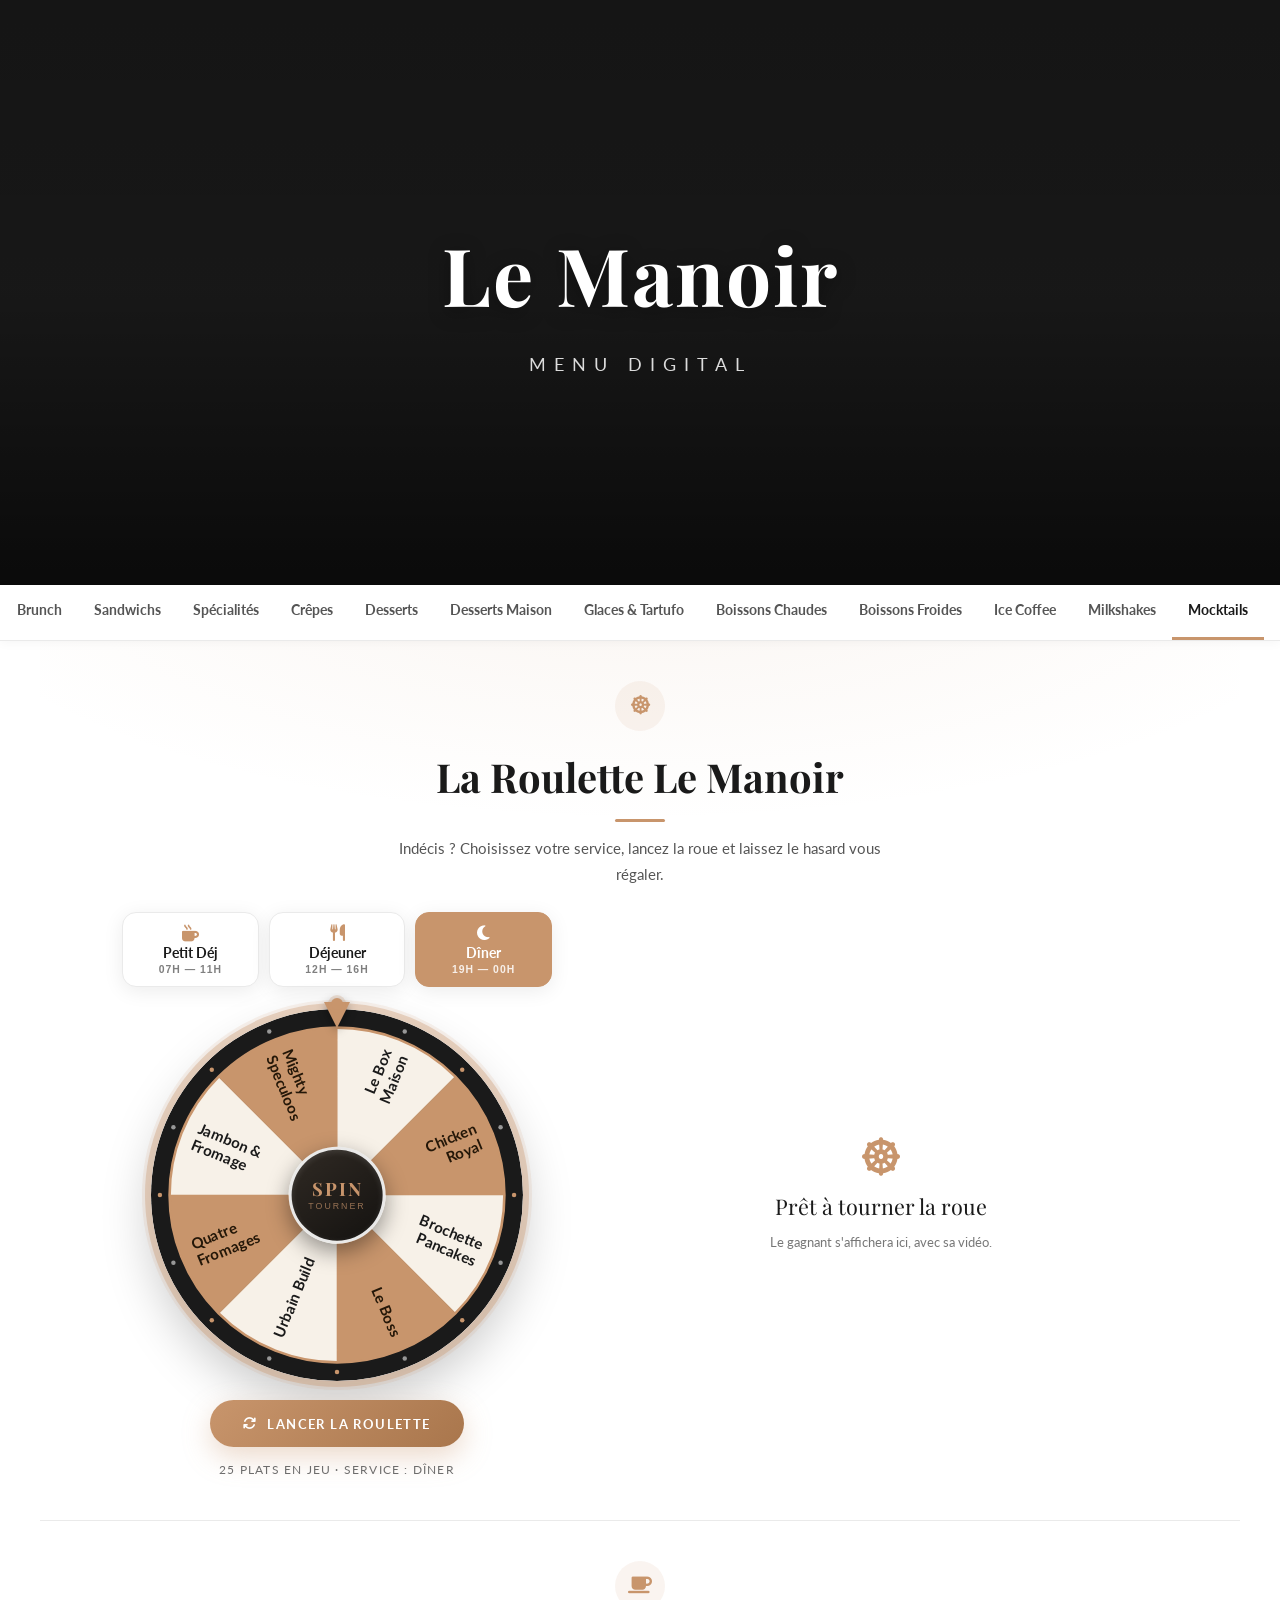
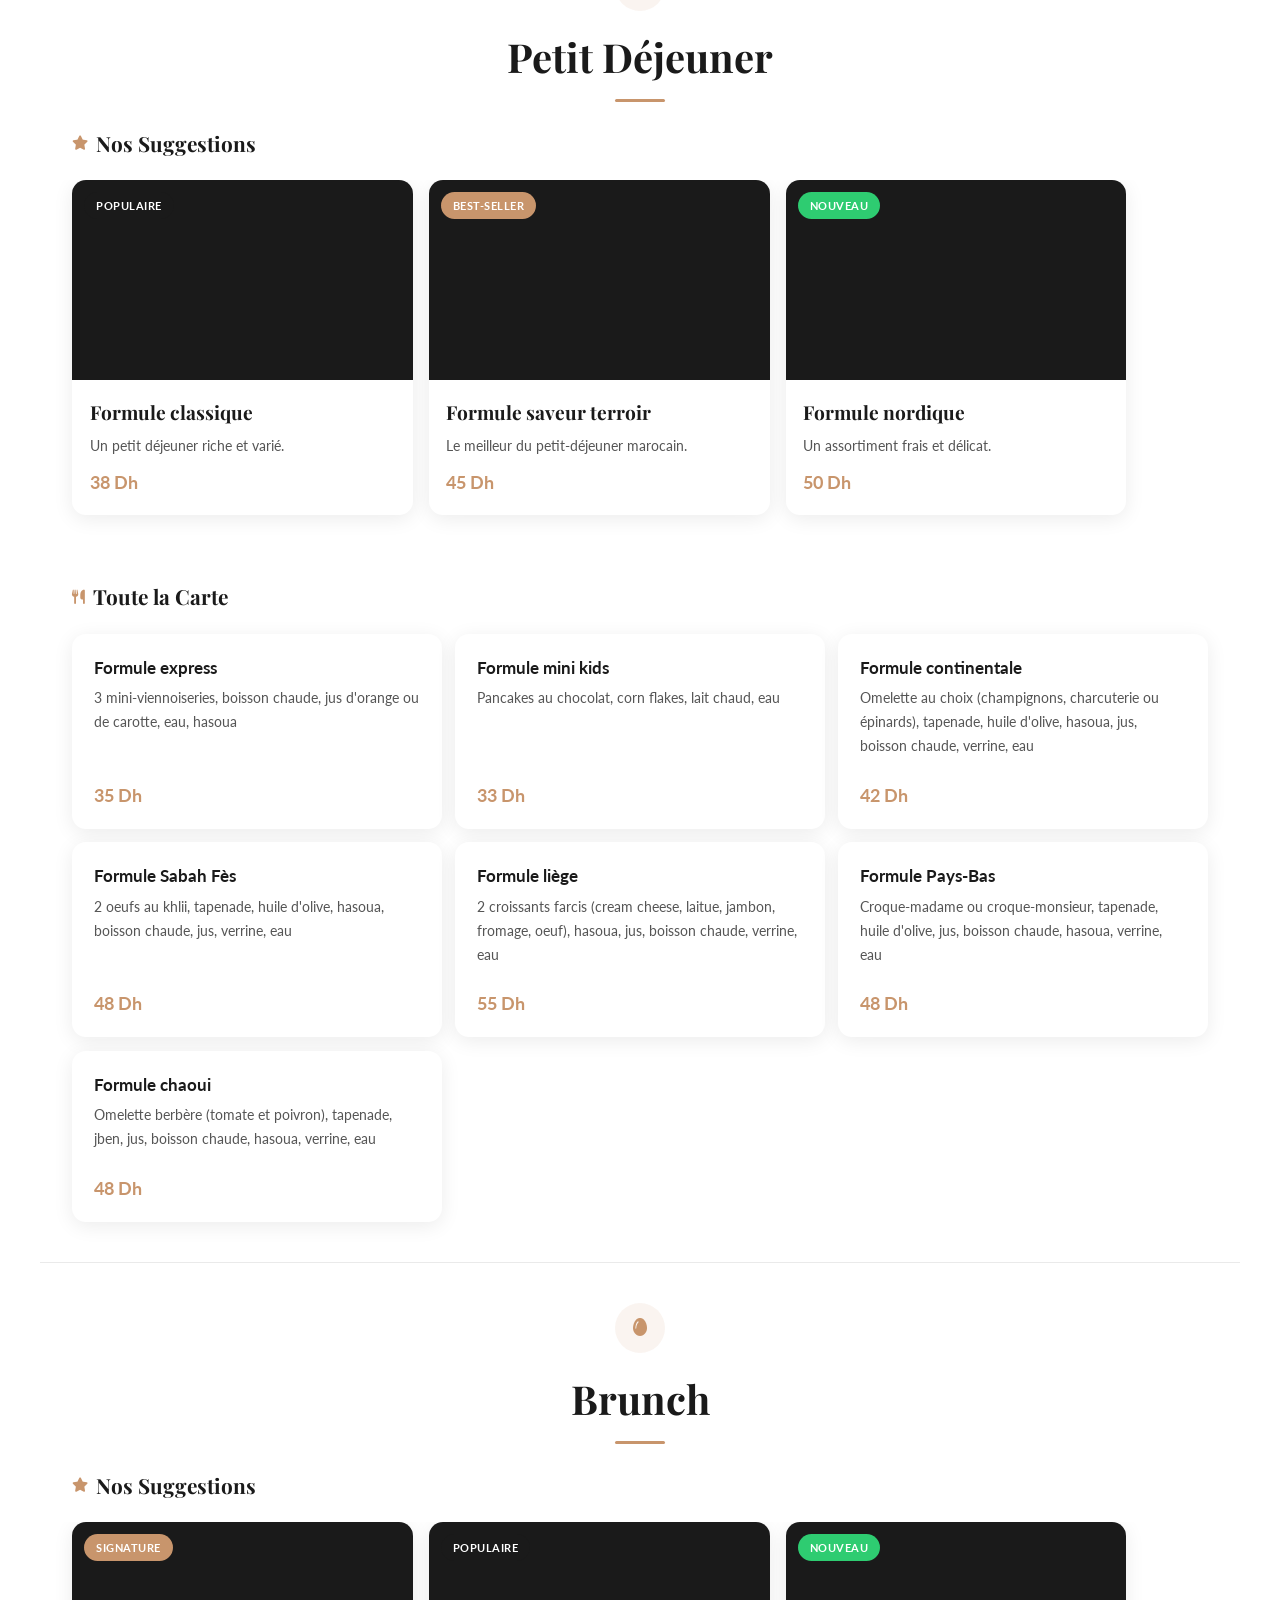
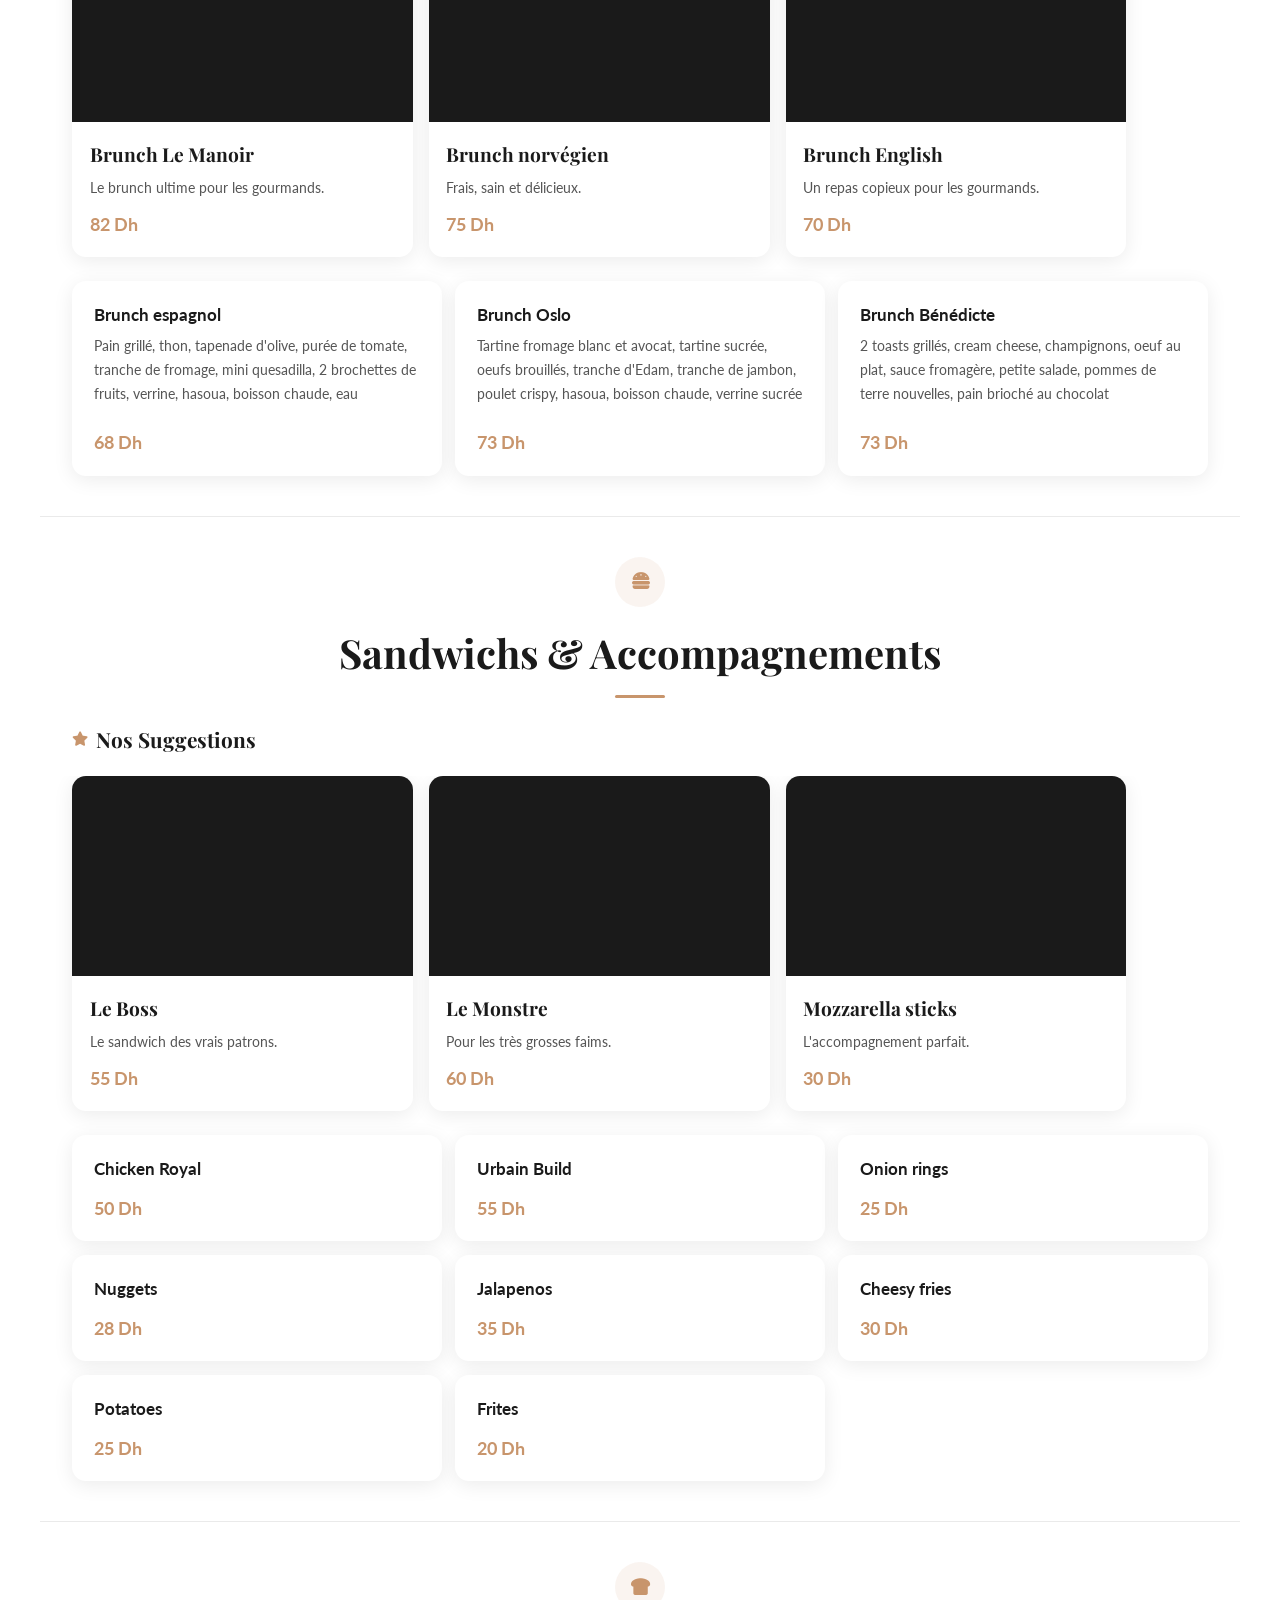
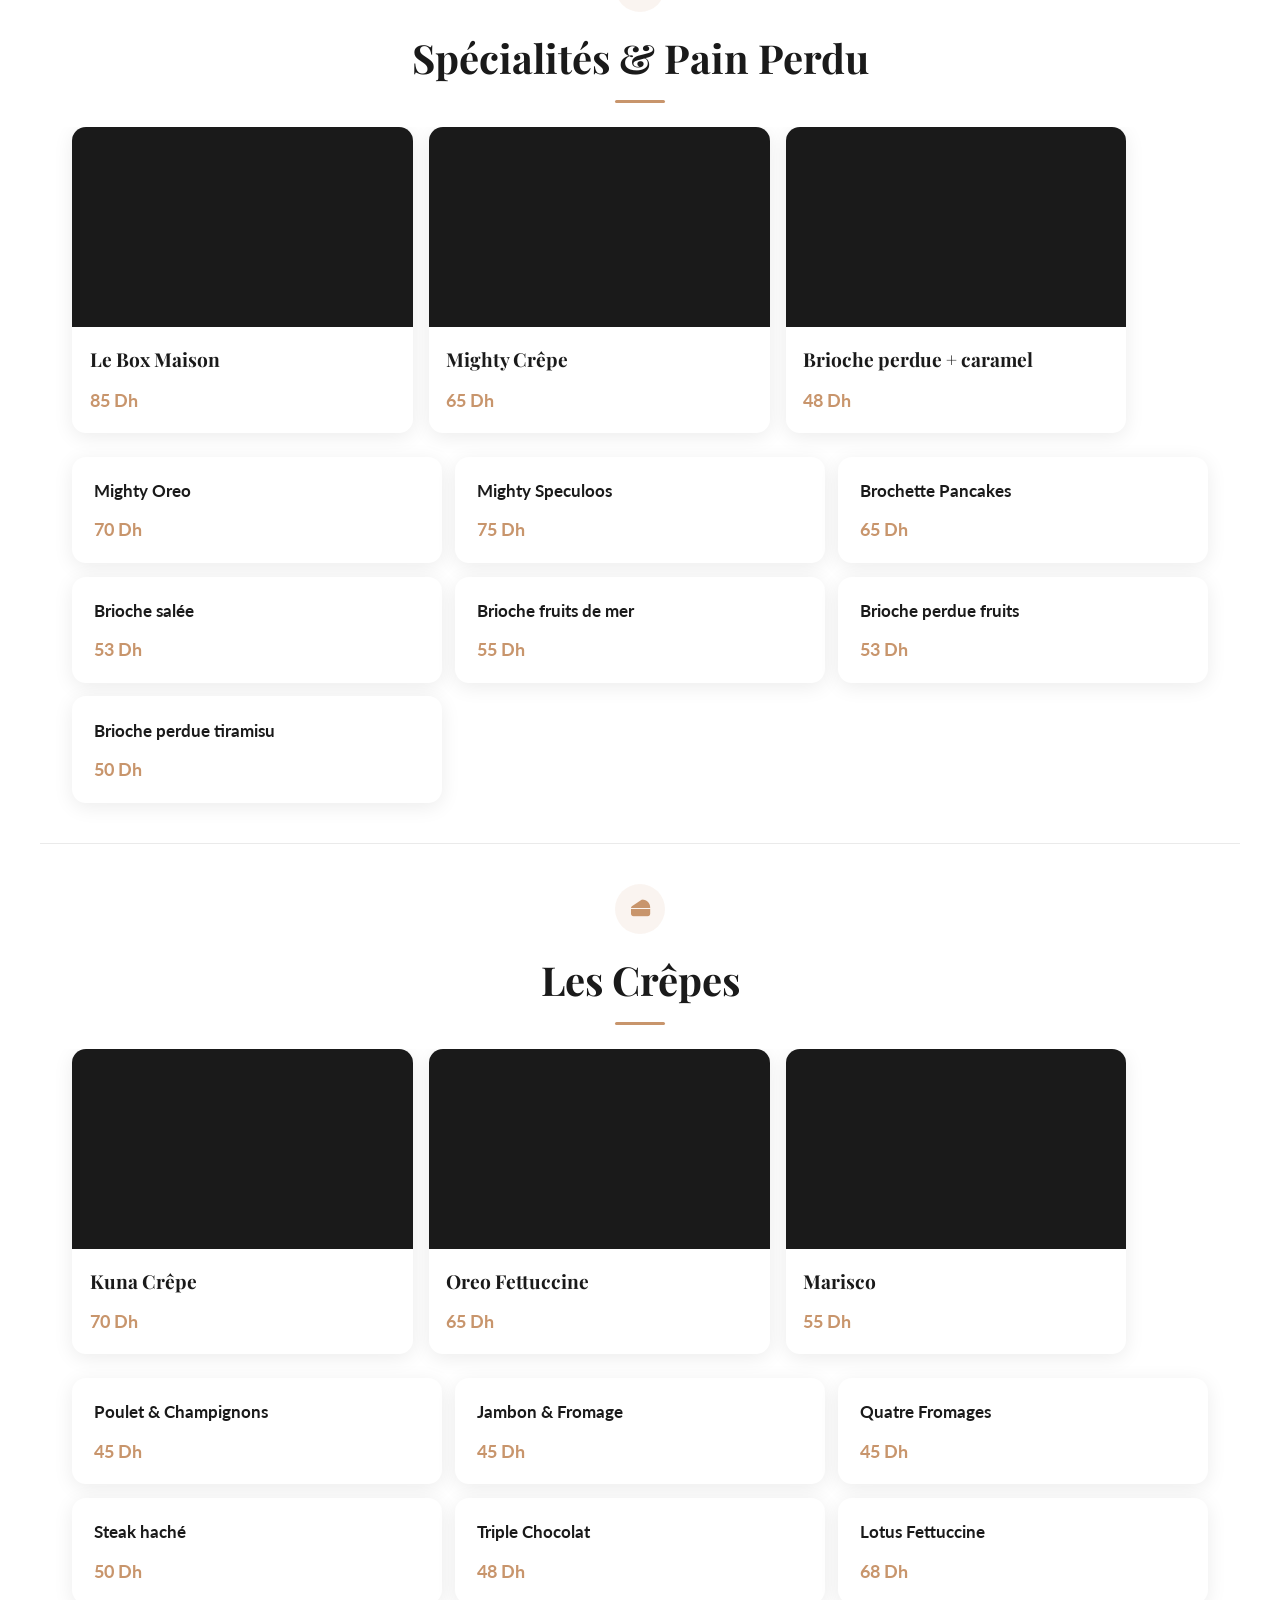
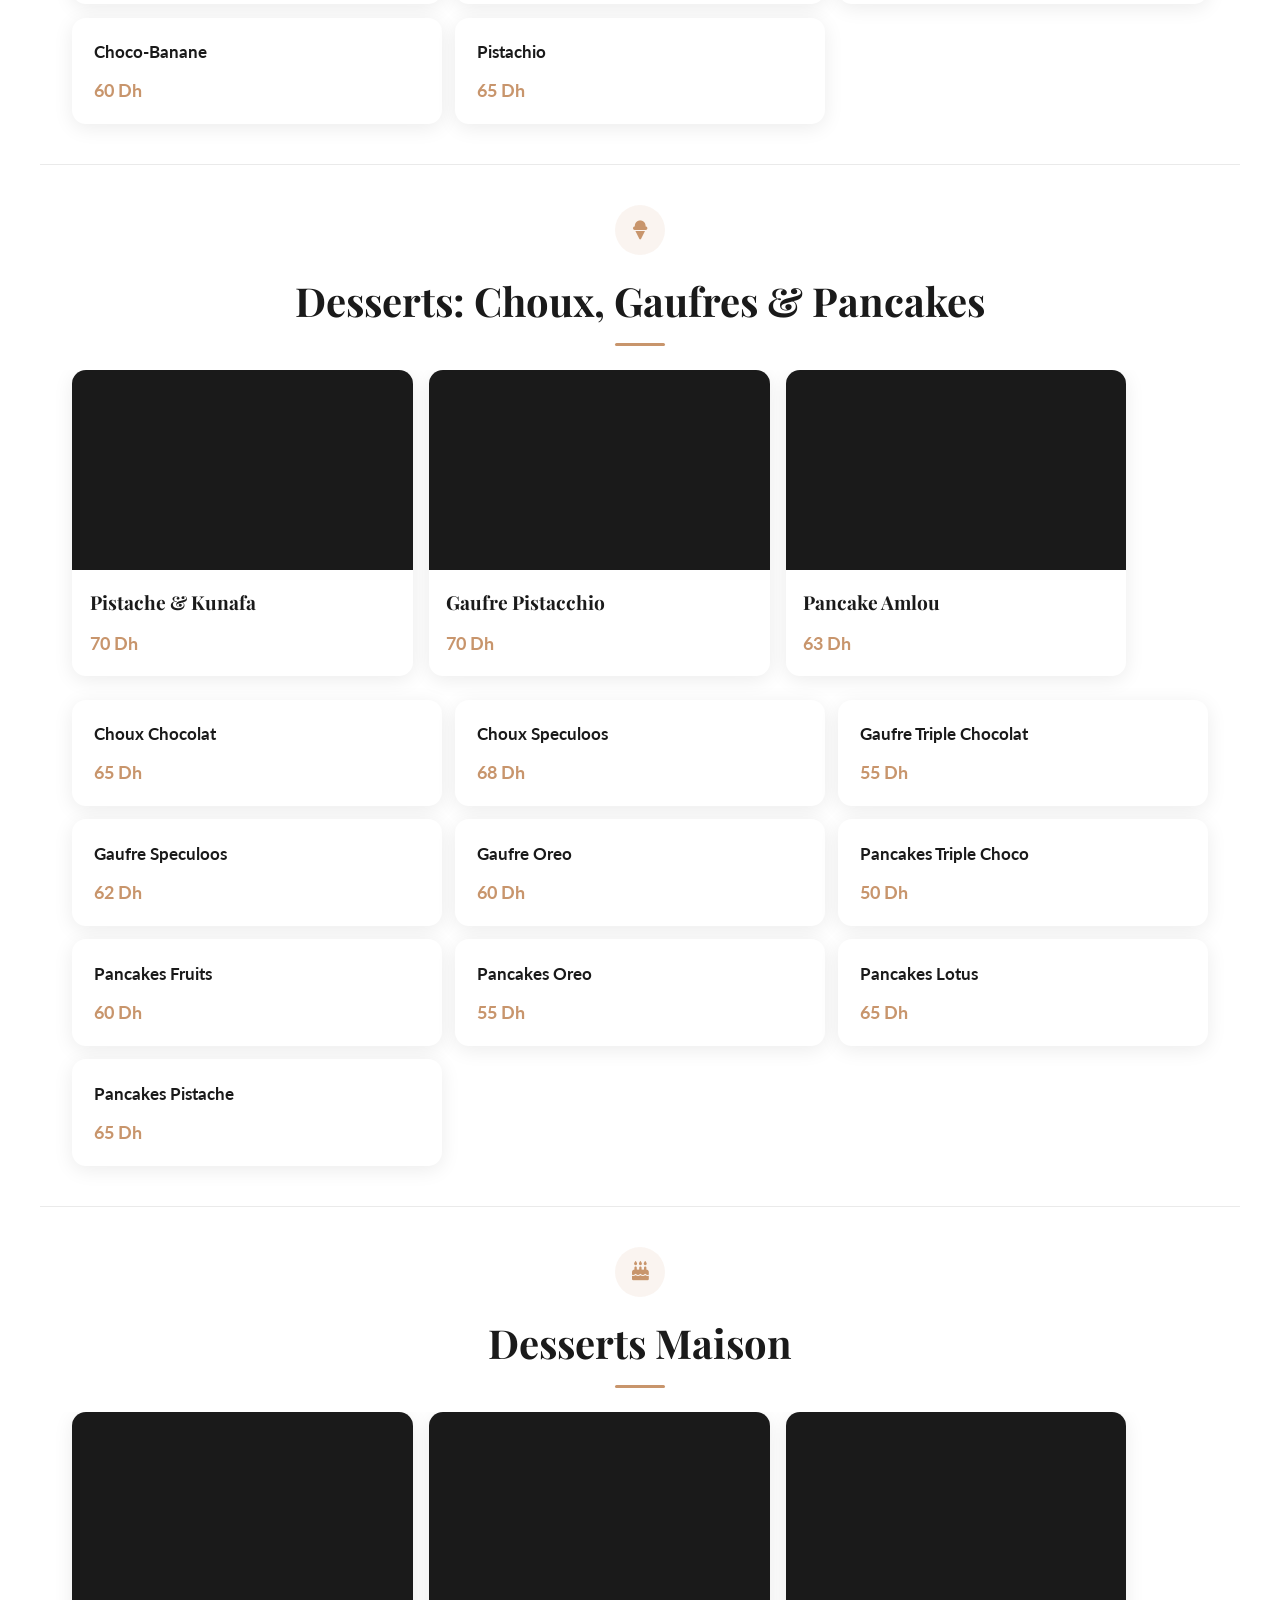
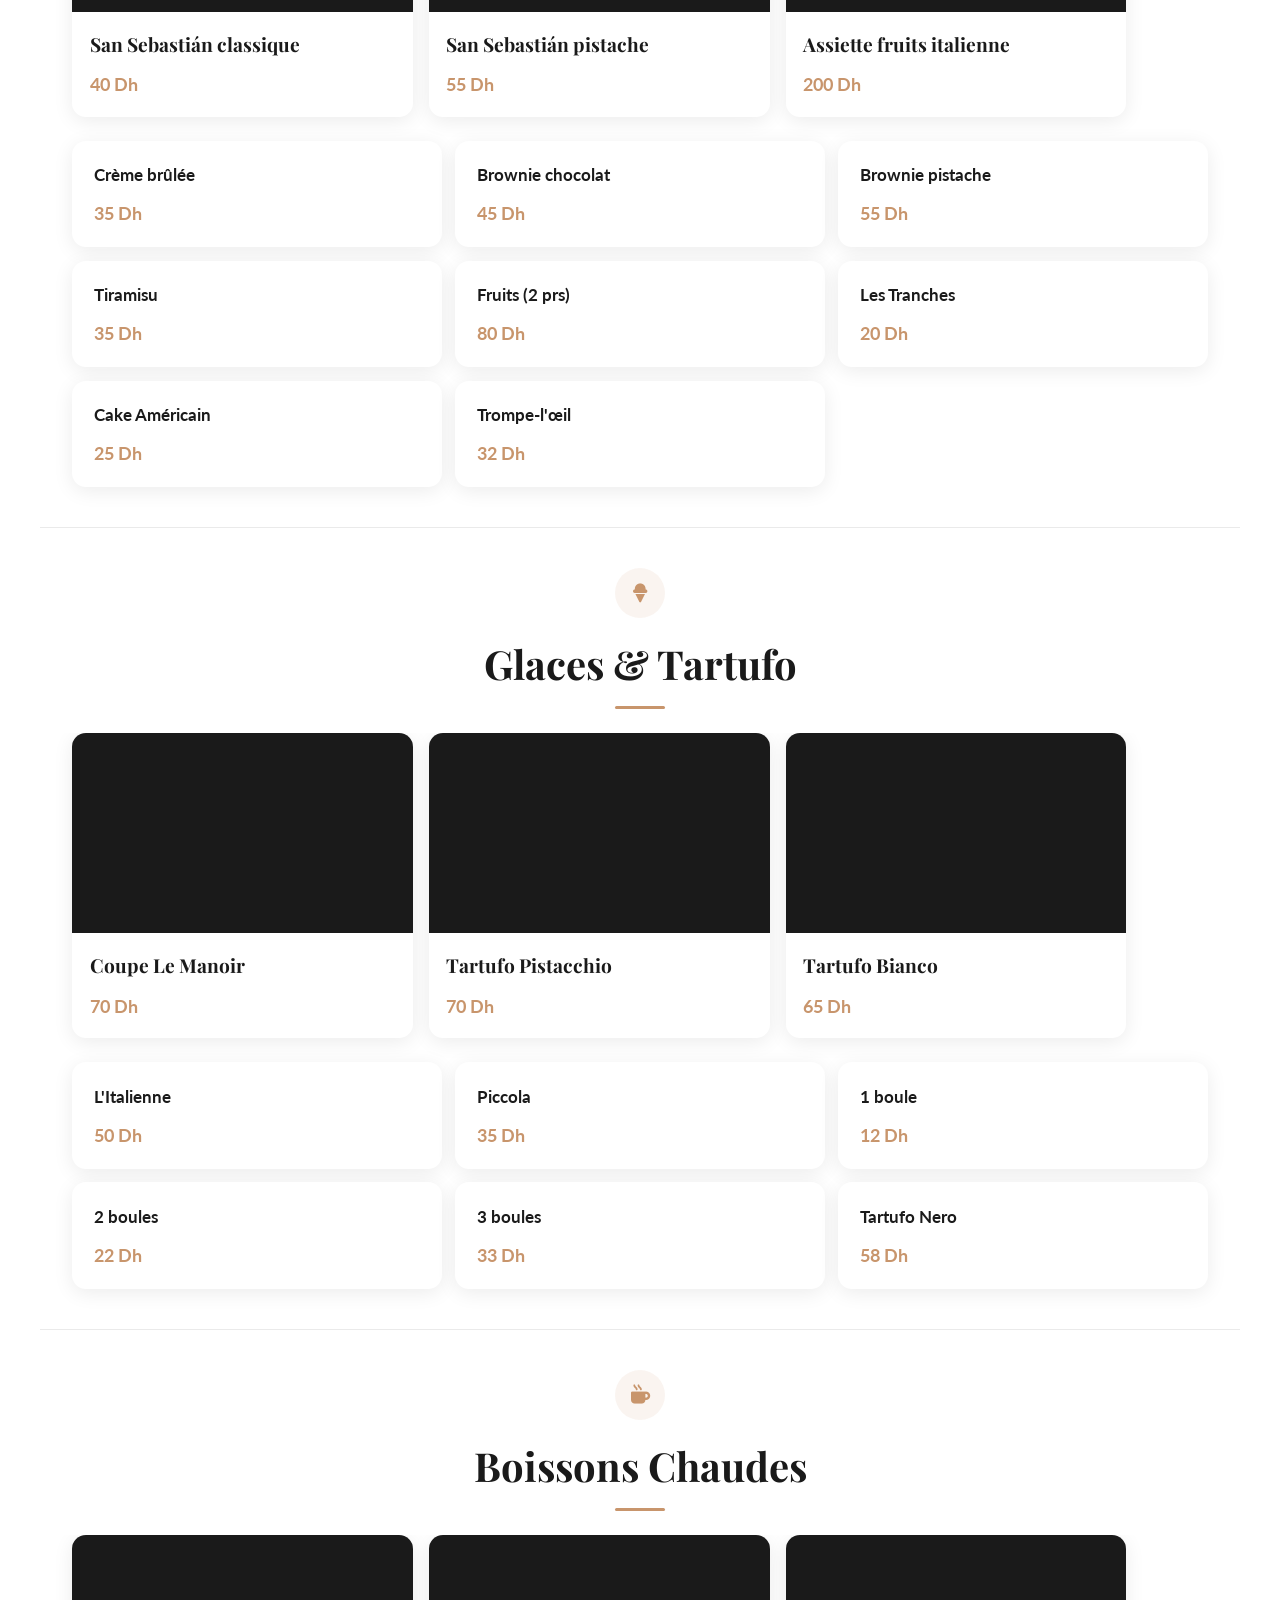
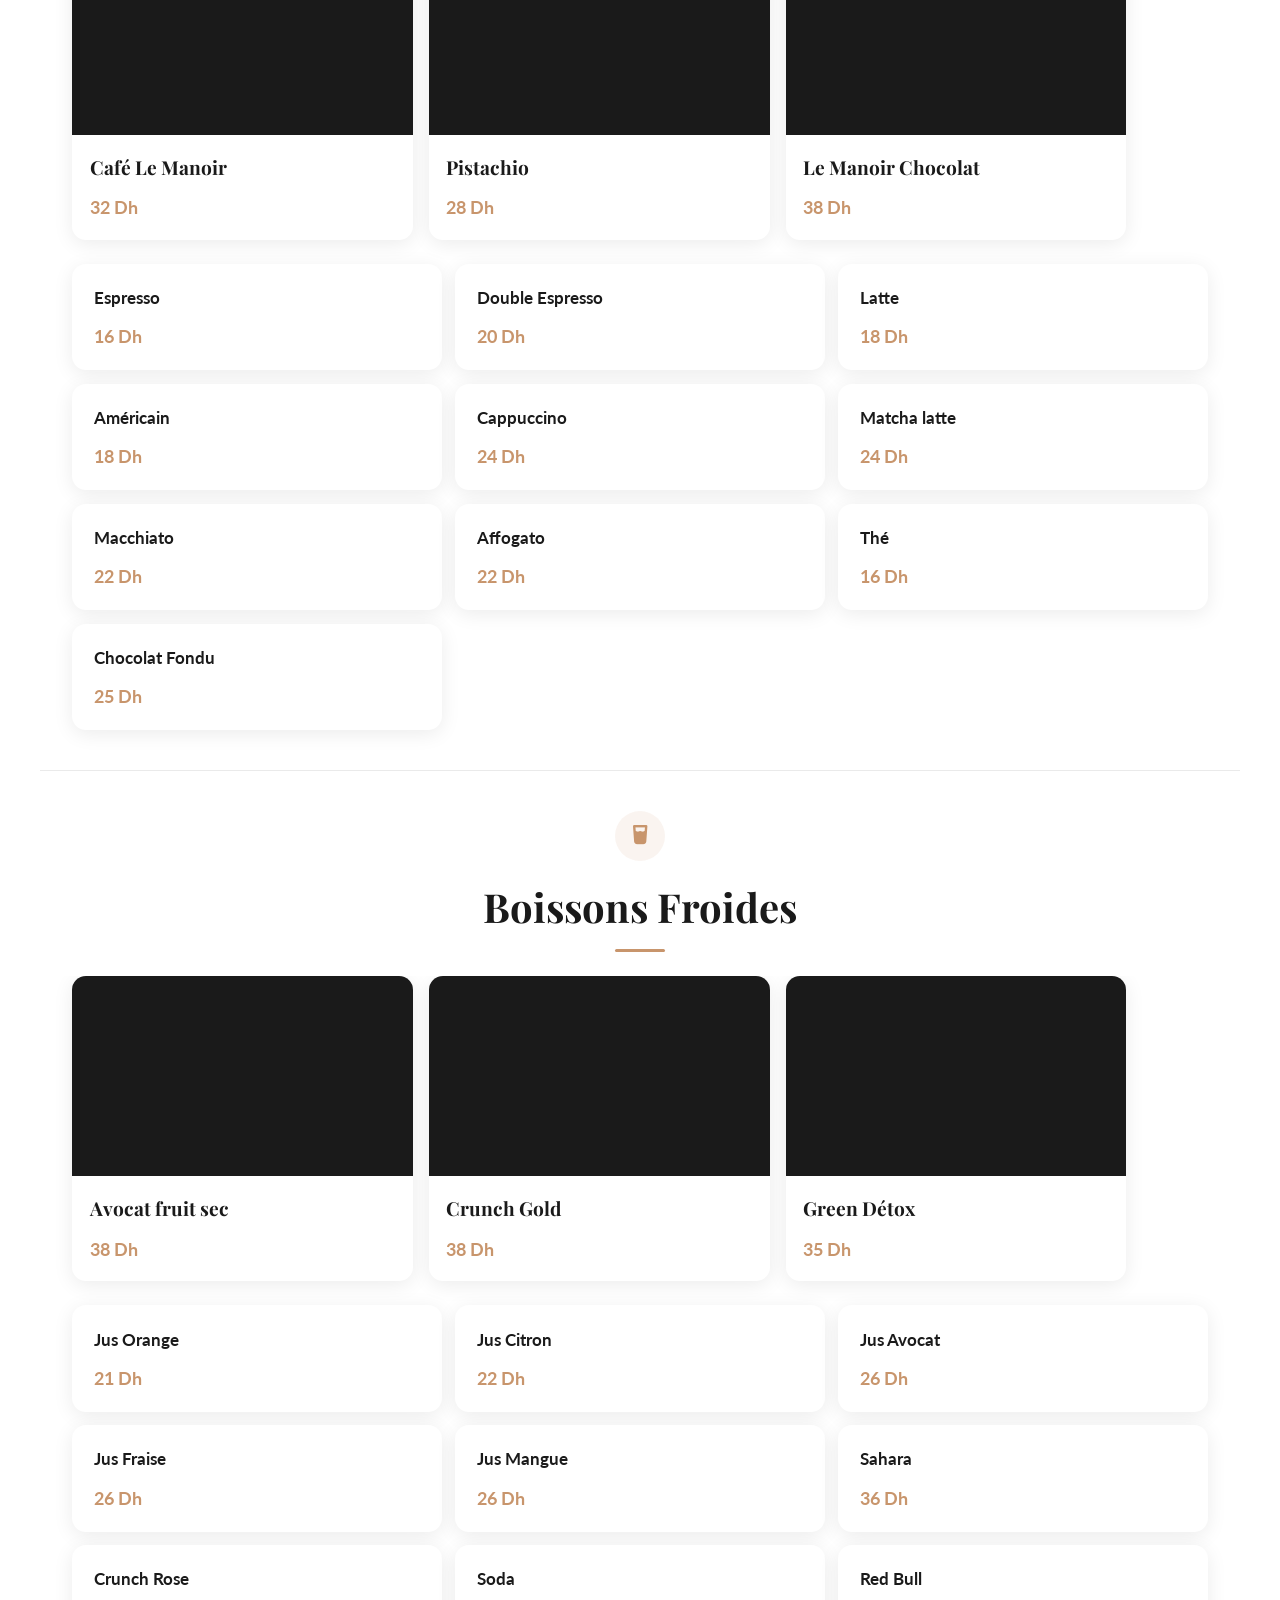
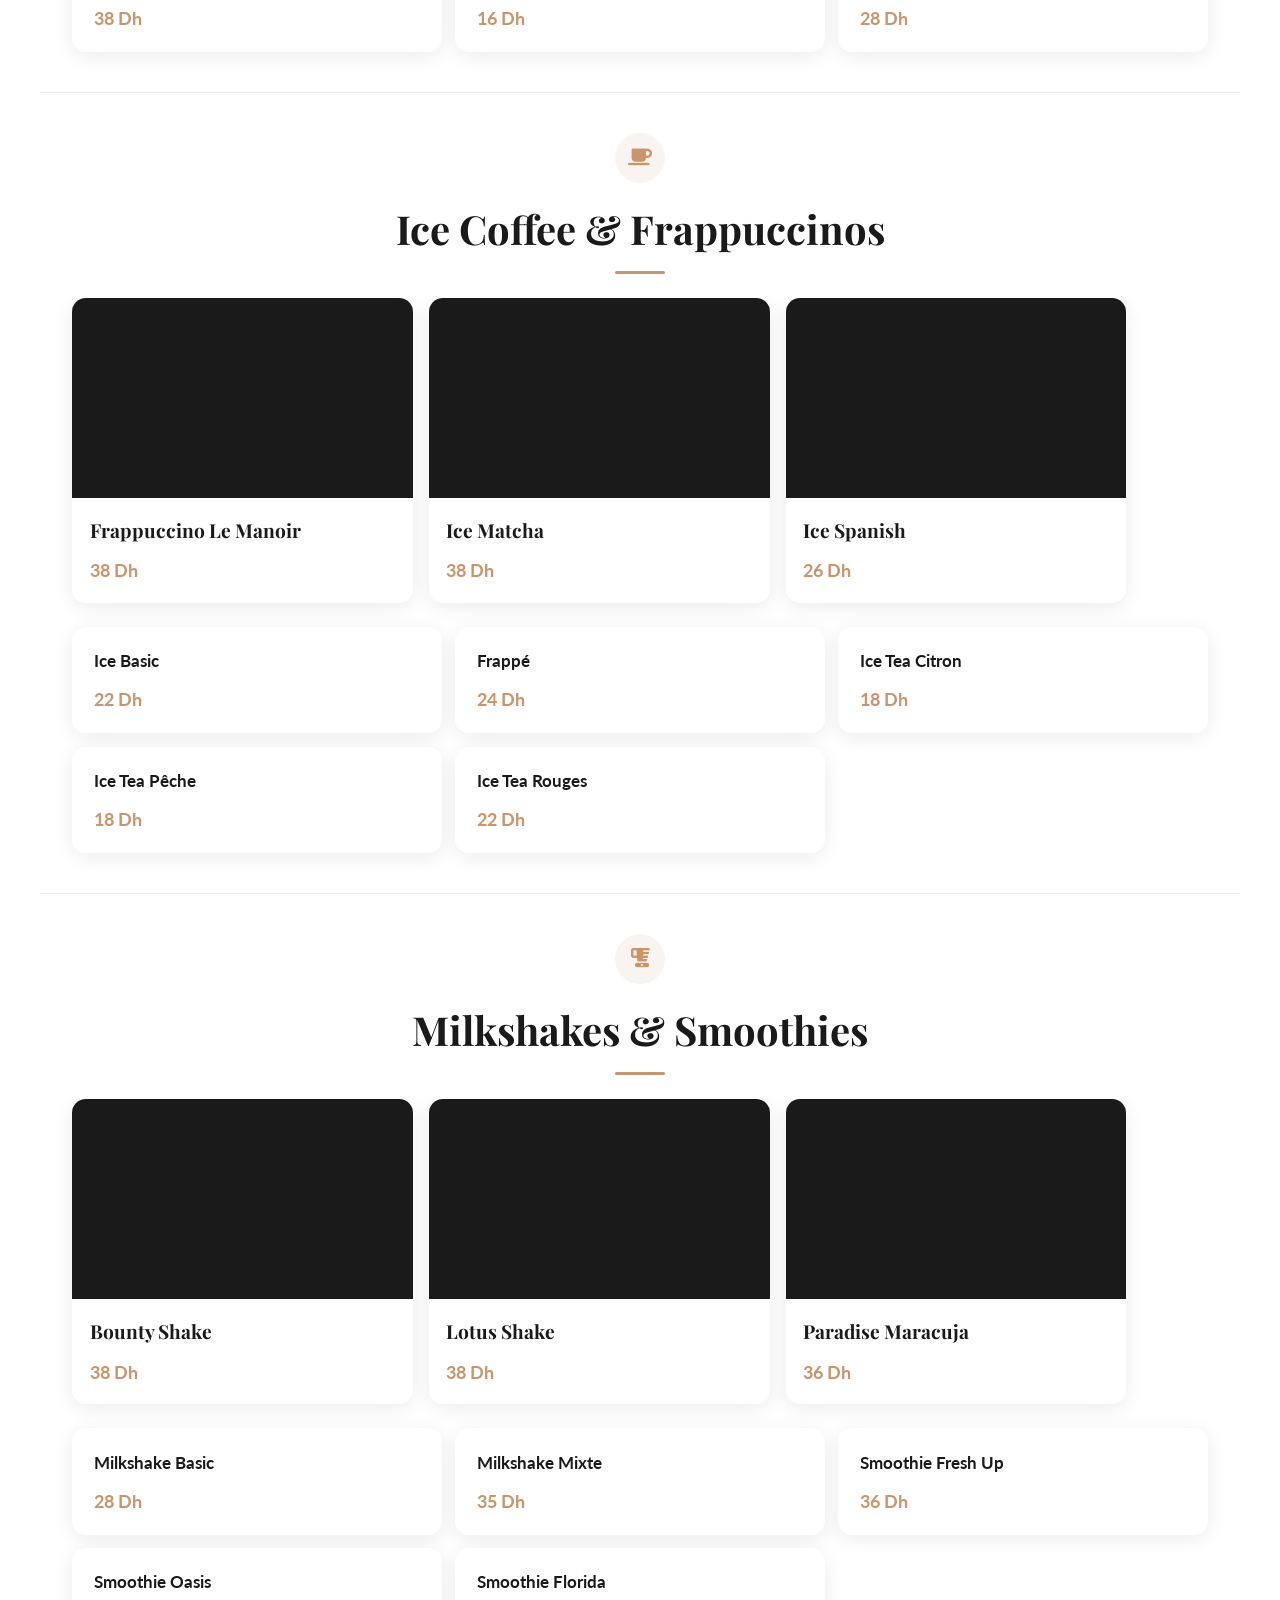
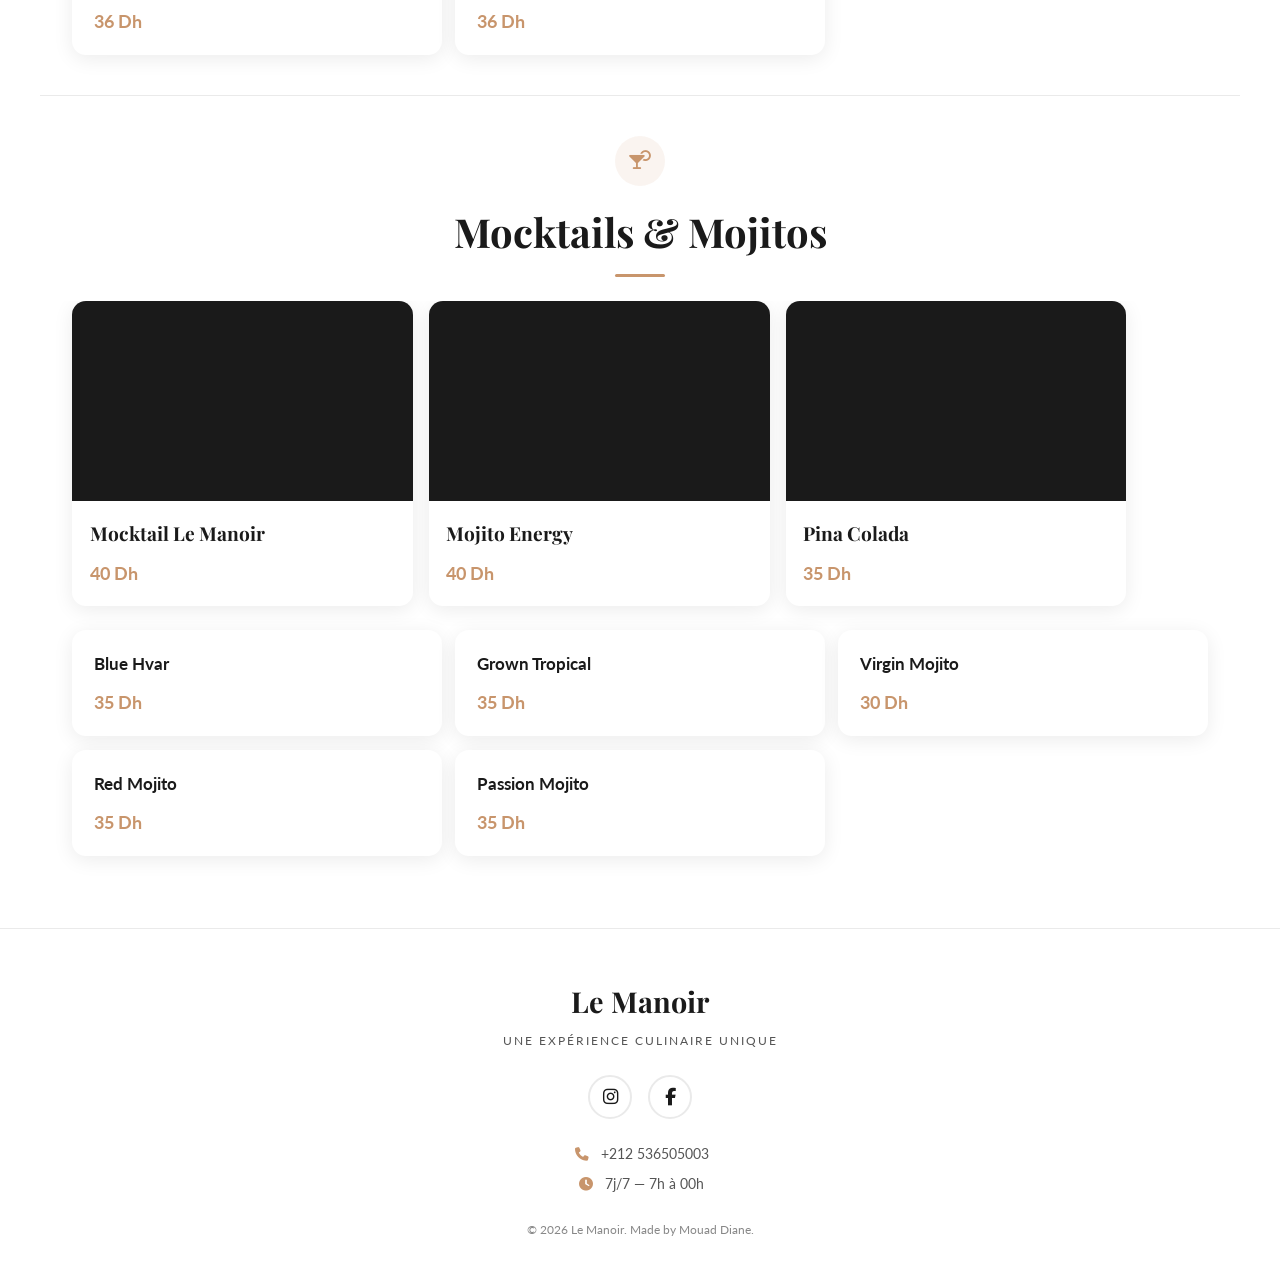
==== index.html @ 731b30a7 "feat: La Roulette Le Manoir — Wheel of Fortune / Random Dish Spinner - Nouvelle section interactive " ====
<!DOCTYPE html>
<html lang="fr">
<head>
    <meta charset="UTF-8">
    <meta name="viewport" content="width=device-width, initial-scale=1.0">
    <title>Le Manoir - Menu Digital</title>
    <meta name="description" content="Découvrez le menu digital du restaurant Le Manoir. Petit-déjeuner, brunch, crêpes, desserts et boissons.">
    <meta name="theme-color" content="#1A1A1A">
    <link rel="preconnect" href="https://fonts.googleapis.com">
    <link rel="preconnect" href="https://fonts.gstatic.com" crossorigin>
    <link href="https://fonts.googleapis.com/css2?family=Lato:wght@400;700&family=Playfair+Display:wght@700&display=swap" rel="stylesheet">
    <link rel="stylesheet" href="https://cdnjs.cloudflare.com/ajax/libs/font-awesome/6.2.1/css/all.min.css">
    <link href="https://unpkg.com/aos@2.3.1/dist/aos.css" rel="stylesheet">
    <link rel="stylesheet" href="style.css">
    <style>
        video {
            object-fit: cover;
            background: #1a1a1a;
        }
        .lazy-video {
            opacity: 0;
            transition: opacity 0.5s;
        }
        .lazy-video.loaded {
            opacity: 1;
        }
    </style>
</head>
<body>

    <div class="loader-overlay">
        <div class="loader-content">
            <h1 class="loader-title"><span>L</span><span>e</span><span>&nbsp;</span><span>M</span><span>a</span><span>n</span><span>o</span><span>i</span><span>r</span></h1>
            <div class="loader-bar"><div class="loader-bar-inner"></div></div>
        </div>
    </div>

    <header class="hero-section">
        <div class="hero-slider">
            <video src="https://pub-5dafc5852b4748ea877521d8d93bb224.r2.dev/video hero.webm" class="active" poster="https://pub-5dafc5852b4748ea877521d8d93bb224.r2.dev/heroposter.jpg" autoplay muted loop playsinline></video>
            <video class="lazy-video" poster="https://pub-5dafc5852b4748ea877521d8d93bb224.r2.dev/heroposter.jpg" muted loop playsinline preload="none">
                <source data-src="https://pub-5dafc5852b4748ea877521d8d93bb224.r2.dev/video hero.webm" type="video/webm">
            </video>
        </div>
        <div class="hero-overlay"></div>
        <div class="logo-overlay">
            <h1 class="animated-title">Le Manoir</h1>
            <p class="hero-subtitle">Menu Digital</p>
        </div>
    </header>

    <nav class="category-nav">
        <div class="nav-container">
            <button class="dark-mode-toggle" aria-label="Toggle dark mode">
                <i class="fas fa-moon"></i>
            </button>
            <a href="#roulette" class="nav-link nav-link--spin"><i class="fas fa-dharmachakra"></i> Roulette</a>
            <a href="#petit-dejeuner" class="nav-link active">Petit Déjeuner</a>
            <a href="#brunch" class="nav-link">Brunch</a>
            <a href="#sandwichs" class="nav-link">Sandwichs</a>
            <a href="#specialites" class="nav-link">Spécialités</a>
            <a href="#crepes" class="nav-link">Crêpes</a>
            <a href="#desserts" class="nav-link">Desserts</a>
            <a href="#desserts-maison" class="nav-link">Desserts Maison</a>
            <a href="#glaces" class="nav-link">Glaces & Tartufo</a>
            <a href="#boissons-chaudes" class="nav-link">Boissons Chaudes</a>
            <a href="#boissons-froides" class="nav-link">Boissons Froides</a>
            <a href="#ice-coffee" class="nav-link">Ice Coffee</a>
            <a href="#milkshakes" class="nav-link">Milkshakes</a>
            <a href="#mocktails" class="nav-link">Mocktails</a>
        </div>
    </nav>

    <main>
        <section id="roulette" class="menu-section roulette-section">
            <div class="section-header roulette-header">
                <span class="section-icon"><i class="fas fa-dharmachakra"></i></span>
                <h2>La Roulette Le Manoir</h2>
                <div class="section-divider"></div>
                <p class="roulette-tagline">Indécis&nbsp;? Choisissez votre service, lancez la roue et laissez le hasard vous régaler.</p>
            </div>

            <div class="roulette-layout">
                <div class="roulette-controls">
                    <div class="roulette-periods" id="roulette-periods" role="group" aria-label="Choisir le service">
                        <button type="button" class="period-chip" data-period="breakfast">
                            <i class="fas fa-mug-hot"></i>
                            <span class="period-name">Petit Déj</span>
                            <span class="period-time">07h — 11h</span>
                        </button>
                        <button type="button" class="period-chip" data-period="lunch">
                            <i class="fas fa-utensils"></i>
                            <span class="period-name">Déjeuner</span>
                            <span class="period-time">12h — 16h</span>
                        </button>
                        <button type="button" class="period-chip" data-period="dinner">
                            <i class="fas fa-moon"></i>
                            <span class="period-name">Dîner</span>
                            <span class="period-time">19h — 00h</span>
                        </button>
                    </div>

                    <div class="wheel-shell">
                        <div class="wheel-pointer" aria-hidden="true"></div>
                        <div class="wheel-frame">
                            <canvas id="wheel-canvas" aria-hidden="true"></canvas>
                            <button type="button" class="wheel-hub" id="wheel-hub" aria-label="Lancer la roulette">
                                <span class="wheel-hub-label">SPIN</span>
                                <span class="wheel-hub-sub">Tourner</span>
                            </button>
                        </div>
                    </div>

                    <div class="spin-row">
                        <button type="button" class="spin-btn" id="spin-btn">
                            <i class="fas fa-arrows-rotate"></i>
                            <span>Lancer la roulette</span>
                        </button>
                    </div>
                    <p class="roulette-hint" id="roulette-hint"></p>
                </div>

                <div class="roulette-result" id="roulette-result" aria-live="polite">
                    <div class="result-reel" id="result-reel">
                        <i class="fas fa-dharmachakra" aria-hidden="true"></i>
                        <p id="result-reel-text">Prêt à tourner la roue</p>
                        <p class="result-reel-hint">Le gagnant s'affichera ici, avec sa vidéo.</p>
                    </div>

                    <article class="result-card" id="result-card">
                        <div class="result-media" id="result-media">
                            <video id="result-video" muted loop playsinline preload="none"></video>
                            <div class="result-media-fallback">
                                <i class="fas fa-utensils" aria-hidden="true"></i>
                                <span id="result-media-label"></span>
                            </div>
                        </div>
                        <div class="result-body">
                            <p class="result-kicker" id="result-kicker">Le hasard a choisi</p>
                            <h3 class="result-title" id="result-title"></h3>
                            <div class="result-meta">
                                <span class="result-price" id="result-price"></span>
                                <span class="result-origin" id="result-origin"></span>
                            </div>
                            <p class="result-desc" id="result-desc"></p>
                            <p class="result-pairing" id="result-pairing"></p>
                            <div class="result-actions">
                                <button type="button" class="result-btn ghost" id="result-locate">
                                    <i class="fas fa-location-arrow"></i> Voir dans le menu
                                </button>
                                <button type="button" class="result-btn" id="result-respin">
                                    <i class="fas fa-arrows-rotate"></i> Relancer
                                </button>
                            </div>
                        </div>
                    </article>
                </div>
            </div>
        </section>

        <section id="petit-dejeuner" class="menu-section">
            <div class="section-header" data-aos="fade-in">
                <span class="section-icon"><i class="fas fa-coffee"></i></span>
                <h2>Petit Déjeuner</h2>
                <div class="section-divider"></div>
            </div>
            <h4 class="subcategory-title" data-aos="fade-in"><i class="fas fa-star"></i> Nos Suggestions</h4>
            <div class="popular-carousel">
                <div class="popular-card" data-aos="fade-up" data-description="La formule complète: 2 oeufs, fromage rouge, tapenade, huile d'olive, hasoua, jus, boisson chaude, verrine, eau.">
                    <div class="card-badge">Populaire</div>
                    <video class="lazy-video" poster="https://pub-5dafc5852b4748ea877521d8d93bb224.r2.dev/posterdej.jpg" muted loop playsinline preload="none">
                        <source data-src="https://pub-5dafc5852b4748ea877521d8d93bb224.r2.dev/video déj.webm" type="video/webm">
                    </video>
                    <div class="card-content">
                        <h3>Formule classique</h3>
                        <p class="ingredients">Un petit déjeuner riche et varié.</p>
                        <span class="price">38 Dh</span>
                    </div>
                </div>
                <div class="popular-card" data-aos="fade-up" data-aos-delay="100" data-description="Un voyage au Maroc avec harcha, msemen, meloui, baghrir, amlou, jben, miel, olives noires et plus.">
                    <div class="card-badge best">Best-seller</div>
                    <video class="lazy-video" poster="https://pub-5dafc5852b4748ea877521d8d93bb224.r2.dev/poster dej2.jpg" muted loop playsinline preload="none">
                        <source data-src="https://pub-5dafc5852b4748ea877521d8d93bb224.r2.dev/video déj 2 - Copie (2).webm" type="video/webm">
                    </video>
                    <div class="card-content">
                        <h3>Formule saveur terroir</h3>
                        <p class="ingredients">Le meilleur du petit-déjeuner marocain.</p>
                        <span class="price">45 Dh</span>
                    </div>
                </div>
                <div class="popular-card" data-aos="fade-up" data-aos-delay="200" data-description="Une touche d'élégance avec 2 oeufs, assortiment de charcuterie, tranches de fromage, jben, olives, hasoua et jus.">
                    <div class="card-badge new">Nouveau</div>
                    <video class="lazy-video" poster="https://pub-5dafc5852b4748ea877521d8d93bb224.r2.dev/posterplates.jpg" muted loop playsinline preload="none">
                        <source data-src="https://pub-5dafc5852b4748ea877521d8d93bb224.r2.dev/video plates - Copie (2).webm" type="video/webm">
                    </video>
                    <div class="card-content">
                        <h3>Formule nordique</h3>
                        <p class="ingredients">Un assortiment frais et délicat.</p>
                        <span class="price">50 Dh</span>
                    </div>
                </div>
            </div>
            <h4 class="subcategory-title" data-aos="fade-in"><i class="fas fa-utensils"></i> Toute la Carte</h4>
            <div class="menu-grid">
                <div class="menu-item-card" data-aos="fade-up"><h3>Formule express</h3><p>3 mini-viennoiseries, boisson chaude, jus d'orange ou de carotte, eau, hasoua</p><div class="price-line"><span class="price">35 Dh</span></div></div>
                <div class="menu-item-card" data-aos="fade-up" data-aos-delay="50"><h3>Formule mini kids</h3><p>Pancakes au chocolat, corn flakes, lait chaud, eau</p><div class="price-line"><span class="price">33 Dh</span></div></div>
                <div class="menu-item-card" data-aos="fade-up"><h3>Formule continentale</h3><p>Omelette au choix (champignons, charcuterie ou épinards), tapenade, huile d'olive, hasoua, jus, boisson chaude, verrine, eau</p><div class="price-line"><span class="price">42 Dh</span></div></div>
                <div class="menu-item-card" data-aos="fade-up" data-aos-delay="50"><h3>Formule Sabah Fès</h3><p>2 oeufs au khlii, tapenade, huile d'olive, hasoua, boisson chaude, jus, verrine, eau</p><div class="price-line"><span class="price">48 Dh</span></div></div>
                <div class="menu-item-card" data-aos="fade-up"><h3>Formule liège</h3><p>2 croissants farcis (cream cheese, laitue, jambon, fromage, oeuf), hasoua, jus, boisson chaude, verrine, eau</p><div class="price-line"><span class="price">55 Dh</span></div></div>
                <div class="menu-item-card" data-aos="fade-up" data-aos-delay="50"><h3>Formule Pays-Bas</h3><p>Croque-madame ou croque-monsieur, tapenade, huile d'olive, jus, boisson chaude, hasoua, verrine, eau</p><div class="price-line"><span class="price">48 Dh</span></div></div>
                <div class="menu-item-card" data-aos="fade-up"><h3>Formule chaoui</h3><p>Omelette berbère (tomate et poivron), tapenade, jben, jus, boisson chaude, hasoua, verrine, eau</p><div class="price-line"><span class="price">48 Dh</span></div></div>
            </div>
        </section>

        <section id="brunch" class="menu-section">
            <div class="section-header" data-aos="fade-in">
                <span class="section-icon"><i class="fas fa-egg"></i></span>
                <h2>Brunch</h2>
                <div class="section-divider"></div>
            </div>
            <h4 class="subcategory-title" data-aos="fade-in"><i class="fas fa-star"></i> Nos Suggestions</h4>
            <div class="popular-carousel">
                <div class="popular-card" data-aos="fade-up" data-description="Pain bagel, fromage blanc, champignons, avocat, charcuterie, oeuf au plat, pommes de terre nouvelles, merguez, petite salade, verrine, croissant sucré, boisson chaude, eau.">
                    <div class="card-badge best">Signature</div>
                    <video class="lazy-video" poster="posterpizza.jpg" muted loop playsinline preload="none">
                        <source data-src="https://pub-5dafc5852b4748ea877521d8d93bb224.r2.dev/video pizza - Copie (2).webm" type="video/webm">
                    </video>
                    <div class="card-content"><h3>Brunch Le Manoir</h3><p class="ingredients">Le brunch ultime pour les gourmands.</p><span class="price">82 Dh</span></div>
                </div>
                <div class="popular-card" data-aos="fade-up" data-aos-delay="100" data-description="2 tartines à la purée d'avocat et saumon fumé, 2 oeufs pochés, petite salade, boule de yaourt aux fruits frais et fruits secs, hasoua, boisson chaude, eau.">
                    <div class="card-badge">Populaire</div>
                    <video class="lazy-video" poster="https://pub-5dafc5852b4748ea877521d8d93bb224.r2.dev/poster dej2.jpG" muted loop playsinline preload="none">
                        <source data-src="https://pub-5dafc5852b4748ea877521d8d93bb224.r2.dev/video déj 2 - Copie (4).webm" type="video/webm">
                    </video>
                    <div class="card-content"><h3>Brunch norvégien</h3><p class="ingredients">Frais, sain et délicieux.</p><span class="price">75 Dh</span></div>
                </div>
                <div class="popular-card" data-aos="fade-up" data-aos-delay="200" data-description="2 oeufs brouillés, 3 saucisses, pommes de terre nouvelles, petite salade, 2 tranches de jambon, 2 pancakes au chocolat, hasoua, boisson chaude, eau.">
                    <div class="card-badge new">Nouveau</div>
                    <video class="lazy-video" poster="https://pub-5dafc5852b4748ea877521d8d93bb224.r2.dev/posterpizza.jpg" muted loop playsinline preload="none">
                        <source data-src="https://pub-5dafc5852b4748ea877521d8d93bb224.r2.dev/video pizza - Copie (2).webm" type="video/webm">
                    </video>
                    <div class="card-content"><h3>Brunch English</h3><p class="ingredients">Un repas copieux pour les gourmands.</p><span class="price">70 Dh</span></div>
                </div>
            </div>
            <div class="menu-grid">
                <div class="menu-item-card" data-aos="fade-up"><h3>Brunch espagnol</h3><p>Pain grillé, thon, tapenade d'olive, purée de tomate, tranche de fromage, mini quesadilla, 2 brochettes de fruits, verrine, hasoua, boisson chaude, eau</p><div class="price-line"><span class="price">68 Dh</span></div></div>
                <div class="menu-item-card" data-aos="fade-up" data-aos-delay="50"><h3>Brunch Oslo</h3><p>Tartine fromage blanc et avocat, tartine sucrée, oeufs brouillés, tranche d'Edam, tranche de jambon, poulet crispy, hasoua, boisson chaude, verrine sucrée</p><div class="price-line"><span class="price">73 Dh</span></div></div>
                <div class="menu-item-card" data-aos="fade-up"><h3>Brunch Bénédicte</h3><p>2 toasts grillés, cream cheese, champignons, oeuf au plat, sauce fromagère, petite salade, pommes de terre nouvelles, pain brioché au chocolat</p><div class="price-line"><span class="price">73 Dh</span></div></div>
            </div>
        </section>

        <section id="sandwichs" class="menu-section">
            <div class="section-header" data-aos="fade-in">
                <span class="section-icon"><i class="fas fa-hamburger"></i></span>
                <h2>Sandwichs & Accompagnements</h2>
                <div class="section-divider"></div>
            </div>
            <h4 class="subcategory-title" data-aos="fade-in"><i class="fas fa-star"></i> Nos Suggestions</h4>
            <div class="popular-carousel">
                <div class="popular-card" data-aos="fade-up">
                    <video class="lazy-video" poster="https://pub-5dafc5852b4748ea877521d8d93bb224.r2.dev/postercoffe.jpg" muted loop playsinline preload="none">
                        <source data-src="https://pub-5dafc5852b4748ea877521d8d93bb224.r2.dev/video café.webm" type="video/webm">
                    </video>
                    <div class="card-content"><h3>Le Boss</h3><p class="ingredients">Le sandwich des vrais patrons.</p><span class="price">55 Dh</span></div>
                </div>
                <div class="popular-card" data-aos="fade-up" data-aos-delay="100">
                    <video class="lazy-video" poster="https://pub-5dafc5852b4748ea877521d8d93bb224.r2.dev/posterpizza.jpg" muted loop playsinline preload="none">
                        <source data-src="https://pub-5dafc5852b4748ea877521d8d93bb224.r2.dev/video pizza - Copie (2).webm" type="video/webm">
                    </video>
                    <div class="card-content"><h3>Le Monstre</h3><p class="ingredients">Pour les très grosses faims.</p><span class="price">60 Dh</span></div>
                </div>
                <div class="popular-card" data-aos="fade-up" data-aos-delay="200">
                    <video class="lazy-video" poster="https://pub-5dafc5852b4748ea877521d8d93bb224.r2.dev/posterpizza.jpg" muted loop playsinline preload="none">
                        <source data-src="https://pub-5dafc5852b4748ea877521d8d93bb224.r2.dev/video pizza - Copie (2).webm" type="video/webm">
                    </video>
                    <div class="card-content"><h3>Mozzarella sticks</h3><p class="ingredients">L'accompagnement parfait.</p><span class="price">30 Dh</span></div>
                </div>
            </div>
            <div class="menu-grid">
                <div class="menu-item-card" data-aos="fade-up"><h3>Chicken Royal</h3><p>50 Dh</p></div>
                <div class="menu-item-card" data-aos="fade-up"><h3>Urbain Build</h3><p>55 Dh</p></div>
                <div class="menu-item-card" data-aos="fade-up"><h3>Onion rings</h3><p>25 Dh</p></div>
                <div class="menu-item-card" data-aos="fade-up"><h3>Nuggets</h3><p>28 Dh</p></div>
                <div class="menu-item-card" data-aos="fade-up"><h3>Jalapenos</h3><p>35 Dh</p></div>
                <div class="menu-item-card" data-aos="fade-up"><h3>Cheesy fries</h3><p>30 Dh</p></div>
                <div class="menu-item-card" data-aos="fade-up"><h3>Potatoes</h3><p>25 Dh</p></div>
                <div class="menu-item-card" data-aos="fade-up"><h3>Frites</h3><p>20 Dh</p></div>
            </div>
        </section>

        <section id="specialites" class="menu-section">
            <div class="section-header" data-aos="fade-in">
                <span class="section-icon"><i class="fas fa-bread-slice"></i></span>
                <h2>Spécialités & Pain Perdu</h2>
                <div class="section-divider"></div>
            </div>
            <div class="popular-carousel">
                <div class="popular-card" data-aos="fade-up">
                    <video class="lazy-video" poster="https://pub-5dafc5852b4748ea877521d8d93bb224.r2.dev/postercoffe.jpg" muted loop playsinline preload="none">
                        <source data-src="https://pub-5dafc5852b4748ea877521d8d93bb224.r2.dev/video café.webm" type="video/webm">
                    </video>
                    <div class="card-content"><h3>Le Box Maison</h3><span class="price">85 Dh</span></div>
                </div>
                <div class="popular-card" data-aos="fade-up" data-aos-delay="100">
                    <video class="lazy-video" poster="https://pub-5dafc5852b4748ea877521d8d93bb224.r2.dev/posterdej.jpg" muted loop playsinline preload="none">
                        <source data-src="https://pub-5dafc5852b4748ea877521d8d93bb224.r2.dev/video déj - Copie (2).webm" type="video/webm">
                    </video>
                    <div class="card-content"><h3>Mighty Crêpe</h3><span class="price">65 Dh</span></div>
                </div>
                <div class="popular-card" data-aos="fade-up" data-aos-delay="200">
                    <video class="lazy-video" poster="https://pub-5dafc5852b4748ea877521d8d93bb224.r2.dev/posterdej.jpg" muted loop playsinline preload="none">
                        <source data-src="https://pub-5dafc5852b4748ea877521d8d93bb224.r2.dev/video déj.webm" type="video/webm">
                    </video>
                    <div class="card-content"><h3>Brioche perdue + caramel</h3><span class="price">48 Dh</span></div>
                </div>
            </div>
            <div class="menu-grid">
                <div class="menu-item-card" data-aos="fade-up"><h3>Mighty Oreo</h3><p>70 Dh</p></div>
                <div class="menu-item-card" data-aos="fade-up"><h3>Mighty Speculoos</h3><p>75 Dh</p></div>
                <div class="menu-item-card" data-aos="fade-up"><h3>Brochette Pancakes</h3><p>65 Dh</p></div>
                <div class="menu-item-card" data-aos="fade-up"><h3>Brioche salée</h3><p>53 Dh</p></div>
                <div class="menu-item-card" data-aos="fade-up"><h3>Brioche fruits de mer</h3><p>55 Dh</p></div>
                <div class="menu-item-card" data-aos="fade-up"><h3>Brioche perdue fruits</h3><p>53 Dh</p></div>
                <div class="menu-item-card" data-aos="fade-up"><h3>Brioche perdue tiramisu</h3><p>50 Dh</p></div>
            </div>
        </section>

        <section id="crepes" class="menu-section">
            <div class="section-header" data-aos="fade-in">
                <span class="section-icon"><i class="fas fa-cheese"></i></span>
                <h2>Les Crêpes</h2>
                <div class="section-divider"></div>
            </div>
            <div class="popular-carousel">
                <div class="popular-card" data-aos="fade-up">
                    <video class="lazy-video" poster="https://pub-5dafc5852b4748ea877521d8d93bb224.r2.dev/postercoffe.jpg" muted loop playsinline preload="none">
                        <source data-src="https://pub-5dafc5852b4748ea877521d8d93bb224.r2.dev/video café.webm" type="video/webm">
                    </video>
                    <div class="card-content"><h3>Kuna Crêpe</h3><span class="price">70 Dh</span></div>
                </div>
                <div class="popular-card" data-aos="fade-up" data-aos-delay="100">
                    <video class="lazy-video" poster="https://pub-5dafc5852b4748ea877521d8d93bb224.r2.dev/posterpizza.jpg" muted loop playsinline preload="none">
                        <source data-src="https://pub-5dafc5852b4748ea877521d8d93bb224.r2.dev/video pizza - Copie (2).webm" type="video/webm">
                    </video>
                    <div class="card-content"><h3>Oreo Fettuccine</h3><span class="price">65 Dh</span></div>
                </div>
                <div class="popular-card" data-aos="fade-up" data-aos-delay="200">
                    <video class="lazy-video" poster="https://pub-5dafc5852b4748ea877521d8d93bb224.r2.dev/posterdej.jpg" muted loop playsinline preload="none">
                        <source data-src="https://pub-5dafc5852b4748ea877521d8d93bb224.r2.dev/video déj.webm" type="video/webm">
                    </video>
                    <div class="card-content"><h3>Marisco</h3><span class="price">55 Dh</span></div>
                </div>
            </div>
            <div class="menu-grid">
                <div class="menu-item-card" data-aos="fade-up"><h3>Poulet & Champignons</h3><p>45 Dh</p></div>
                <div class="menu-item-card" data-aos="fade-up"><h3>Jambon & Fromage</h3><p>45 Dh</p></div>
                <div class="menu-item-card" data-aos="fade-up"><h3>Quatre Fromages</h3><p>45 Dh</p></div>
                <div class="menu-item-card" data-aos="fade-up"><h3>Steak haché</h3><p>50 Dh</p></div>
                <div class="menu-item-card" data-aos="fade-up"><h3>Triple Chocolat</h3><p>48 Dh</p></div>
                <div class="menu-item-card" data-aos="fade-up"><h3>Lotus Fettuccine</h3><p>68 Dh</p></div>
                <div class="menu-item-card" data-aos="fade-up"><h3>Choco-Banane</h3><p>60 Dh</p></div>
                <div class="menu-item-card" data-aos="fade-up"><h3>Pistachio</h3><p>65 Dh</p></div>
            </div>
        </section>

        <section id="desserts" class="menu-section">
            <div class="section-header" data-aos="fade-in">
                <span class="section-icon"><i class="fas fa-ice-cream"></i></span>
                <h2>Desserts: Choux, Gaufres & Pancakes</h2>
                <div class="section-divider"></div>
            </div>
            <div class="popular-carousel">
                <div class="popular-card" data-aos="fade-up">
                    <video class="lazy-video" poster="https://pub-5dafc5852b4748ea877521d8d93bb224.r2.dev/posterpizza.jpg" muted loop playsinline preload="none">
                        <source data-src="https://pub-5dafc5852b4748ea877521d8d93bb224.r2.dev/video pizza - Copie (2).webm" type="video/webm">
                    </video>
                    <div class="card-content"><h3>Pistache & Kunafa</h3><span class="price">70 Dh</span></div>
                </div>
                <div class="popular-card" data-aos="fade-up" data-aos-delay="100">
                    <video class="lazy-video" poster="https://pub-5dafc5852b4748ea877521d8d93bb224.r2.dev/posterdej.jpg" muted loop playsinline preload="none">
                        <source data-src="https://pub-5dafc5852b4748ea877521d8d93bb224.r2.dev/video déj - Copie (3).webm" type="video/webm">
                    </video>
                    <div class="card-content"><h3>Gaufre Pistacchio</h3><span class="price">70 Dh</span></div>
                </div>
                <div class="popular-card" data-aos="fade-up" data-aos-delay="200">
                    <video class="lazy-video" poster="https://pub-5dafc5852b4748ea877521d8d93bb224.r2.dev/poster dej2.jpg" muted loop playsinline preload="none">
                        <source data-src="https://pub-5dafc5852b4748ea877521d8d93bb224.r2.dev/video déj 2.webm" type="video/webm">
                    </video>
                    <div class="card-content"><h3>Pancake Amlou</h3><span class="price">63 Dh</span></div>
                </div>
            </div>
            <div class="menu-grid">
                <div class="menu-item-card" data-aos="fade-up"><h3>Choux Chocolat</h3><p>65 Dh</p></div>
                <div class="menu-item-card" data-aos="fade-up"><h3>Choux Speculoos</h3><p>68 Dh</p></div>
                <div class="menu-item-card" data-aos="fade-up"><h3>Gaufre Triple Chocolat</h3><p>55 Dh</p></div>
                <div class="menu-item-card" data-aos="fade-up"><h3>Gaufre Speculoos</h3><p>62 Dh</p></div>
                <div class="menu-item-card" data-aos="fade-up"><h3>Gaufre Oreo</h3><p>60 Dh</p></div>
                <div class="menu-item-card" data-aos="fade-up"><h3>Pancakes Triple Choco</h3><p>50 Dh</p></div>
                <div class="menu-item-card" data-aos="fade-up"><h3>Pancakes Fruits</h3><p>60 Dh</p></div>
                <div class="menu-item-card" data-aos="fade-up"><h3>Pancakes Oreo</h3><p>55 Dh</p></div>
                <div class="menu-item-card" data-aos="fade-up"><h3>Pancakes Lotus</h3><p>65 Dh</p></div>
                <div class="menu-item-card" data-aos="fade-up"><h3>Pancakes Pistache</h3><p>65 Dh</p></div>
            </div>
        </section>

        <section id="desserts-maison" class="menu-section">
            <div class="section-header" data-aos="fade-in">
                <span class="section-icon"><i class="fas fa-birthday-cake"></i></span>
                <h2>Desserts Maison</h2>
                <div class="section-divider"></div>
            </div>
            <div class="popular-carousel">
                <div class="popular-card" data-aos="fade-up">
                    <video class="lazy-video" poster="https://pub-5dafc5852b4748ea877521d8d93bb224.r2.dev/posterpizza.jpg" muted loop playsinline preload="none">
                        <source data-src="https://pub-5dafc5852b4748ea877521d8d93bb224.r2.dev/video pizza - Copie (2).webm" type="video/webm">
                    </video>
                    <div class="card-content"><h3>San Sebastián classique</h3><span class="price">40 Dh</span></div>
                </div>
                <div class="popular-card" data-aos="fade-up" data-aos-delay="100">
                    <video class="lazy-video" poster="https://pub-5dafc5852b4748ea877521d8d93bb224.r2.dev/poster dej2.jpg" muted loop playsinline preload="none">
                        <source data-src="https://pub-5dafc5852b4748ea877521d8d93bb224.r2.dev/video déj 2.webm" type="video/webm">
                    </video>
                    <div class="card-content"><h3>San Sebastián pistache</h3><span class="price">55 Dh</span></div>
                </div>
                <div class="popular-card" data-aos="fade-up" data-aos-delay="200">
                    <video class="lazy-video" poster="https://pub-5dafc5852b4748ea877521d8d93bb224.r2.dev/postercoffe.jpg" muted loop playsinline preload="none">
                        <source data-src="https://pub-5dafc5852b4748ea877521d8d93bb224.r2.dev/video café.webm" type="video/webm">
                    </video>
                    <div class="card-content"><h3>Assiette fruits italienne</h3><span class="price">200 Dh</span></div>
                </div>
            </div>
            <div class="menu-grid">
                <div class="menu-item-card" data-aos="fade-up"><h3>Crème brûlée</h3><p>35 Dh</p></div>
                <div class="menu-item-card" data-aos="fade-up"><h3>Brownie chocolat</h3><p>45 Dh</p></div>
                <div class="menu-item-card" data-aos="fade-up"><h3>Brownie pistache</h3><p>55 Dh</p></div>
                <div class="menu-item-card" data-aos="fade-up"><h3>Tiramisu</h3><p>35 Dh</p></div>
                <div class="menu-item-card" data-aos="fade-up"><h3>Fruits (2 prs)</h3><p>80 Dh</p></div>
                <div class="menu-item-card" data-aos="fade-up"><h3>Les Tranches</h3><p>20 Dh</p></div>
                <div class="menu-item-card" data-aos="fade-up"><h3>Cake Américain</h3><p>25 Dh</p></div>
                <div class="menu-item-card" data-aos="fade-up"><h3>Trompe-l'œil</h3><p>32 Dh</p></div>
            </div>
        </section>

        <section id="glaces" class="menu-section">
            <div class="section-header" data-aos="fade-in">
                <span class="section-icon"><i class="fas fa-ice-cream"></i></span>
                <h2>Glaces & Tartufo</h2>
                <div class="section-divider"></div>
            </div>
            <div class="popular-carousel">
                <div class="popular-card" data-aos="fade-up">
                    <video class="lazy-video" poster="https://pub-5dafc5852b4748ea877521d8d93bb224.r2.dev/posterplates.jpg" muted loop playsinline preload="none">
                        <source data-src="https://pub-5dafc5852b4748ea877521d8d93bb224.r2.dev/video plates - Copie.webm" type="video/webm">
                    </video>
                    <div class="card-content"><h3>Coupe Le Manoir</h3><span class="price">70 Dh</span></div>
                </div>
                <div class="popular-card" data-aos="fade-up" data-aos-delay="100">
                    <video class="lazy-video" poster="https://pub-5dafc5852b4748ea877521d8d93bb224.r2.dev/posterdej.jpg" muted loop playsinline preload="none">
                        <source data-src="https://pub-5dafc5852b4748ea877521d8d93bb224.r2.dev/video déj.webm" type="video/webm">
                    </video>
                    <div class="card-content"><h3>Tartufo Pistacchio</h3><span class="price">70 Dh</span></div>
                </div>
                <div class="popular-card" data-aos="fade-up" data-aos-delay="200">
                    <video class="lazy-video" poster="https://pub-5dafc5852b4748ea877521d8d93bb224.r2.dev/poster dej2.jpg" muted loop playsinline preload="none">
                        <source data-src="https://pub-5dafc5852b4748ea877521d8d93bb224.r2.dev/video déj 2.webm" type="video/webm">
                    </video>
                    <div class="card-content"><h3>Tartufo Bianco</h3><span class="price">65 Dh</span></div>
                </div>
            </div>
            <div class="menu-grid">
                <div class="menu-item-card" data-aos="fade-up"><h3>L'Italienne</h3><p>50 Dh</p></div>
                <div class="menu-item-card" data-aos="fade-up"><h3>Piccola</h3><p>35 Dh</p></div>
                <div class="menu-item-card" data-aos="fade-up"><h3>1 boule</h3><p>12 Dh</p></div>
                <div class="menu-item-card" data-aos="fade-up"><h3>2 boules</h3><p>22 Dh</p></div>
                <div class="menu-item-card" data-aos="fade-up"><h3>3 boules</h3><p>33 Dh</p></div>
                <div class="menu-item-card" data-aos="fade-up"><h3>Tartufo Nero</h3><p>58 Dh</p></div>
            </div>
        </section>

        <section id="boissons-chaudes" class="menu-section">
            <div class="section-header" data-aos="fade-in">
                <span class="section-icon"><i class="fas fa-mug-hot"></i></span>
                <h2>Boissons Chaudes</h2>
                <div class="section-divider"></div>
            </div>
            <div class="popular-carousel">
                <div class="popular-card" data-aos="fade-up">
                    <video class="lazy-video" poster="https://pub-5dafc5852b4748ea877521d8d93bb224.r2.dev/posterpizza.jpg" muted loop playsinline preload="none">
                        <source data-src="https://pub-5dafc5852b4748ea877521d8d93bb224.r2.dev/video pizza - Copie (2).webm" type="video/webm">
                    </video>
                    <div class="card-content"><h3>Café Le Manoir</h3><span class="price">32 Dh</span></div>
                </div>
                <div class="popular-card" data-aos="fade-up" data-aos-delay="100">
                    <video class="lazy-video" poster="https://pub-5dafc5852b4748ea877521d8d93bb224.r2.dev/posterdej.jpg" muted loop playsinline preload="none">
                        <source data-src="https://pub-5dafc5852b4748ea877521d8d93bb224.r2.dev/video déj - Copie (3).webm" type="video/webm">
                    </video>
                    <div class="card-content"><h3>Pistachio</h3><span class="price">28 Dh</span></div>
                </div>
                <div class="popular-card" data-aos="fade-up" data-aos-delay="200">
                    <video class="lazy-video" poster="https://pub-5dafc5852b4748ea877521d8d93bb224.r2.dev/poster dej2.jpg" muted loop playsinline preload="none">
                        <source data-src="https://pub-5dafc5852b4748ea877521d8d93bb224.r2.dev/video déj 2.webm" type="video/webm">
                    </video>
                    <div class="card-content"><h3>Le Manoir Chocolat</h3><span class="price">38 Dh</span></div>
                </div>
            </div>
            <div class="menu-grid">
                <div class="menu-item-card" data-aos="fade-up"><h3>Espresso</h3><p>16 Dh</p></div>
                <div class="menu-item-card" data-aos="fade-up"><h3>Double Espresso</h3><p>20 Dh</p></div>
                <div class="menu-item-card" data-aos="fade-up"><h3>Latte</h3><p>18 Dh</p></div>
                <div class="menu-item-card" data-aos="fade-up"><h3>Américain</h3><p>18 Dh</p></div>
                <div class="menu-item-card" data-aos="fade-up"><h3>Cappuccino</h3><p>24 Dh</p></div>
                <div class="menu-item-card" data-aos="fade-up"><h3>Matcha latte</h3><p>24 Dh</p></div>
                <div class="menu-item-card" data-aos="fade-up"><h3>Macchiato</h3><p>22 Dh</p></div>
                <div class="menu-item-card" data-aos="fade-up"><h3>Affogato</h3><p>22 Dh</p></div>
                <div class="menu-item-card" data-aos="fade-up"><h3>Thé</h3><p>16 Dh</p></div>
                <div class="menu-item-card" data-aos="fade-up"><h3>Chocolat Fondu</h3><p>25 Dh</p></div>
            </div>
        </section>

        <section id="boissons-froides" class="menu-section">
            <div class="section-header" data-aos="fade-in">
                <span class="section-icon"><i class="fas fa-glass-water"></i></span>
                <h2>Boissons Froides</h2>
                <div class="section-divider"></div>
            </div>
            <div class="popular-carousel">
                <div class="popular-card" data-aos="fade-up">
                    <video class="lazy-video" poster="https://pub-5dafc5852b4748ea877521d8d93bb224.r2.dev/postercoffe.jpg" muted loop playsinline preload="none">
                        <source data-src="https://pub-5dafc5852b4748ea877521d8d93bb224.r2.dev/video café.webm" type="video/webm">
                    </video>
                    <div class="card-content"><h3>Avocat fruit sec</h3><span class="price">38 Dh</span></div>
                </div>
                <div class="popular-card" data-aos="fade-up" data-aos-delay="100">
                    <video class="lazy-video" poster="https://pub-5dafc5852b4748ea877521d8d93bb224.r2.dev/posterplates.jpg" muted loop playsinline preload="none">
                        <source data-src="https://pub-5dafc5852b4748ea877521d8d93bb224.r2.dev/video plates - Copie.webm" type="video/webm">
                    </video>
                    <div class="card-content"><h3>Crunch Gold</h3><span class="price">38 Dh</span></div>
                </div>
                <div class="popular-card" data-aos="fade-up" data-aos-delay="200">
                    <video class="lazy-video" poster="https://pub-5dafc5852b4748ea877521d8d93bb224.r2.dev/postercoffe.jpg" muted loop playsinline preload="none">
                        <source data-src="https://pub-5dafc5852b4748ea877521d8d93bb224.r2.dev/video café.webm" type="video/webm">
                    </video>
                    <div class="card-content"><h3>Green Détox</h3><span class="price">35 Dh</span></div>
                </div>
            </div>
            <div class="menu-grid">
                <div class="menu-item-card" data-aos="fade-up"><h3>Jus Orange</h3><p>21 Dh</p></div>
                <div class="menu-item-card" data-aos="fade-up"><h3>Jus Citron</h3><p>22 Dh</p></div>
                <div class="menu-item-card" data-aos="fade-up"><h3>Jus Avocat</h3><p>26 Dh</p></div>
                <div class="menu-item-card" data-aos="fade-up"><h3>Jus Fraise</h3><p>26 Dh</p></div>
                <div class="menu-item-card" data-aos="fade-up"><h3>Jus Mangue</h3><p>26 Dh</p></div>
                <div class="menu-item-card" data-aos="fade-up"><h3>Sahara</h3><p>36 Dh</p></div>
                <div class="menu-item-card" data-aos="fade-up"><h3>Crunch Rose</h3><p>38 Dh</p></div>
                <div class="menu-item-card" data-aos="fade-up"><h3>Soda</h3><p>16 Dh</p></div>
                <div class="menu-item-card" data-aos="fade-up"><h3>Red Bull</h3><p>28 Dh</p></div>
            </div>
        </section>

        <section id="ice-coffee" class="menu-section">
            <div class="section-header" data-aos="fade-in">
                <span class="section-icon"><i class="fas fa-mug-saucer"></i></span>
                <h2>Ice Coffee & Frappuccinos</h2>
                <div class="section-divider"></div>
            </div>
            <div class="popular-carousel">
                <div class="popular-card" data-aos="fade-up">
                    <video class="lazy-video" poster="https://pub-5dafc5852b4748ea877521d8d93bb224.r2.dev/posterplates.jpg" muted loop playsinline preload="none">
                        <source data-src="https://pub-5dafc5852b4748ea877521d8d93bb224.r2.dev/video plates - Copie.webm" type="video/webm">
                    </video>
                    <div class="card-content"><h3>Frappuccino Le Manoir</h3><span class="price">38 Dh</span></div>
                </div>
                <div class="popular-card" data-aos="fade-up" data-aos-delay="100">
                    <video class="lazy-video" poster="https://pub-5dafc5852b4748ea877521d8d93bb224.r2.dev/poster dej2.jpg" muted loop playsinline preload="none">
                        <source data-src="https://pub-5dafc5852b4748ea877521d8d93bb224.r2.dev/video déj 2 - Copie (3).webm" type="video/webm">
                    </video>
                    <div class="card-content"><h3>Ice Matcha</h3><span class="price">38 Dh</span></div>
                </div>
                <div class="popular-card" data-aos="fade-up" data-aos-delay="200">
                    <video class="lazy-video" poster="https://pub-5dafc5852b4748ea877521d8d93bb224.r2.dev/posterplates.jpg" muted loop playsinline preload="none">
                        <source data-src="https://pub-5dafc5852b4748ea877521d8d93bb224.r2.dev/video plates - Copie.webm" type="video/webm">
                    </video>
                    <div class="card-content"><h3>Ice Spanish</h3><span class="price">26 Dh</span></div>
                </div>
            </div>
            <div class="menu-grid">
                <div class="menu-item-card" data-aos="fade-up"><h3>Ice Basic</h3><p>22 Dh</p></div>
                <div class="menu-item-card" data-aos="fade-up"><h3>Frappé</h3><p>24 Dh</p></div>
                <div class="menu-item-card" data-aos="fade-up"><h3>Ice Tea Citron</h3><p>18 Dh</p></div>
                <div class="menu-item-card" data-aos="fade-up"><h3>Ice Tea Pêche</h3><p>18 Dh</p></div>
                <div class="menu-item-card" data-aos="fade-up"><h3>Ice Tea Rouges</h3><p>22 Dh</p></div>
            </div>
        </section>

        <section id="milkshakes" class="menu-section">
            <div class="section-header" data-aos="fade-in">
                <span class="section-icon"><i class="fas fa-blender"></i></span>
                <h2>Milkshakes & Smoothies</h2>
                <div class="section-divider"></div>
            </div>
            <div class="popular-carousel">
                <div class="popular-card" data-aos="fade-up">
                    <video class="lazy-video" poster="https://pub-5dafc5852b4748ea877521d8d93bb224.r2.dev/postercoffe.jpg" muted loop playsinline preload="none">
                        <source data-src="https://pub-5dafc5852b4748ea877521d8d93bb224.r2.dev/video café - Copie (3).webm" type="video/webm">
                    </video>
                    <div class="card-content"><h3>Bounty Shake</h3><span class="price">38 Dh</span></div>
                </div>
                <div class="popular-card" data-aos="fade-up" data-aos-delay="100">
                    <video class="lazy-video" poster="https://pub-5dafc5852b4748ea877521d8d93bb224.r2.dev/posterpizza.jpg" muted loop playsinline preload="none">
                        <source data-src="https://pub-5dafc5852b4748ea877521d8d93bb224.r2.dev/video pizza - Copie (2).webm" type="video/webm">
                    </video>
                    <div class="card-content"><h3>Lotus Shake</h3><span class="price">38 Dh</span></div>
                </div>
                <div class="popular-card" data-aos="fade-up" data-aos-delay="200">
                    <video class="lazy-video" poster="https://pub-5dafc5852b4748ea877521d8d93bb224.r2.dev/posterpizza.jpg" muted loop playsinline preload="none">
                        <source data-src="https://pub-5dafc5852b4748ea877521d8d93bb224.r2.dev/video pizza - Copie.webm" type="video/webm">
                    </video>
                    <div class="card-content"><h3>Paradise Maracuja</h3><span class="price">36 Dh</span></div>
                </div>
            </div>
            <div class="menu-grid">
                <div class="menu-item-card" data-aos="fade-up"><h3>Milkshake Basic</h3><p>28 Dh</p></div>
                <div class="menu-item-card" data-aos="fade-up"><h3>Milkshake Mixte</h3><p>35 Dh</p></div>
                <div class="menu-item-card" data-aos="fade-up"><h3>Smoothie Fresh Up</h3><p>36 Dh</p></div>
                <div class="menu-item-card" data-aos="fade-up"><h3>Smoothie Oasis</h3><p>36 Dh</p></div>
                <div class="menu-item-card" data-aos="fade-up"><h3>Smoothie Florida</h3><p>36 Dh</p></div>
            </div>
        </section>

        <section id="mocktails" class="menu-section">
            <div class="section-header" data-aos="fade-in">
                <span class="section-icon"><i class="fas fa-cocktail"></i></span>
                <h2>Mocktails & Mojitos</h2>
                <div class="section-divider"></div>
            </div>
            <div class="popular-carousel">
                <div class="popular-card" data-aos="fade-up">
                    <video class="lazy-video" poster="https://pub-5dafc5852b4748ea877521d8d93bb224.r2.dev/posterpizza.jpg" muted loop playsinline preload="none">
                        <source data-src="https://pub-5dafc5852b4748ea877521d8d93bb224.r2.dev/video pizza - Copie.webm" type="video/webm">
                    </video>
                    <div class="card-content"><h3>Mocktail Le Manoir</h3><span class="price">40 Dh</span></div>
                </div>
                <div class="popular-card" data-aos="fade-up" data-aos-delay="100">
                    <video class="lazy-video" poster="https://pub-5dafc5852b4748ea877521d8d93bb224.r2.dev/posterplates.jpg" muted loop playsinline preload="none">
                        <source data-src="https://pub-5dafc5852b4748ea877521d8d93bb224.r2.dev/videoplates.webm" type="video/webm">
                    </video>
                    <div class="card-content"><h3>Mojito Energy</h3><span class="price">40 Dh</span></div>
                </div>
                <div class="popular-card" data-aos="fade-up" data-aos-delay="200">
                    <video class="lazy-video" poster="https://pub-5dafc5852b4748ea877521d8d93bb224.r2.dev/posterplates.jpg" muted loop playsinline preload="none">
                        <source data-src="https://pub-5dafc5852b4748ea877521d8d93bb224.r2.dev/videoplates.webm" type="video/webm">
                    </video>
                    <div class="card-content"><h3>Pina Colada</h3><span class="price">35 Dh</span></div>
                </div>
            </div>
            <div class="menu-grid">
                <div class="menu-item-card" data-aos="fade-up"><h3>Blue Hvar</h3><p>35 Dh</p></div>
                <div class="menu-item-card" data-aos="fade-up"><h3>Grown Tropical</h3><p>35 Dh</p></div>
                <div class="menu-item-card" data-aos="fade-up"><h3>Virgin Mojito</h3><p>30 Dh</p></div>
                <div class="menu-item-card" data-aos="fade-up"><h3>Red Mojito</h3><p>35 Dh</p></div>
                <div class="menu-item-card" data-aos="fade-up"><h3>Passion Mojito</h3><p>35 Dh</p></div>
            </div>
        </section>
    </main>

    <footer>
        <div class="footer-content">
            <h3 class="footer-logo">Le Manoir</h3>
            <p class="footer-tagline">Une expérience culinaire unique</p>
            <div class="footer-social">
                <a href="https://www.instagram.com/cafelemanoir" target="_blank"><i class="fab fa-instagram"></i></a>
                <a href="https://www.facebook.com/CafeLeManoir" target="_blank"><i class="fab fa-facebook-f"></i></a>
            </div>
            <div class="footer-info">
                <p><i class="fas fa-phone"></i> +212 536505003</p>
                <p><i class="fas fa-clock"></i> 7j/7 — 7h à 00h</p>
            </div>
            <p class="footer-copy">&copy; 2026 Le Manoir. Made by Mouad Diane.</p>
        </div>
    </footer>

    <div id="item-modal" class="modal-overlay" role="dialog" aria-modal="true" aria-labelledby="modal-title">
        <div class="modal-content">
            <button class="close-modal" aria-label="Fermer">
                <i class="fas fa-times"></i>
            </button>
            <video id="modal-video" controls playsinline></video>
            <h3 id="modal-title"></h3>
            <p id="modal-description"></p>
        </div>
    </div>

    <button class="back-to-top" aria-label="Retour en haut">
        <i class="fas fa-arrow-up"></i>
    </button>

    <script src="https://unpkg.com/aos@2.3.1/dist/aos.js"></script>
    <script>
        AOS.init({ duration: 800, once: true });

        document.addEventListener("DOMContentLoaded", function() {
            const lazyVideos = document.querySelectorAll('video.lazy-video');

            if ("IntersectionObserver" in window) {
                const videoObserver = new IntersectionObserver((entries, observer) => {
                    entries.forEach(entry => {
                        if (entry.isIntersecting) {
                            const video = entry.target;
                            const source = video.querySelector('source');
                            
                            if (source && source.dataset.src) {
                                source.src = source.dataset.src;
                                video.load();
                                video.classList.add('loaded');
                                video.play().catch(e => console.log("Autoplay blocked"));
                            }
                            
                            observer.unobserve(video);
                        }
                    });
                }, {
                    rootMargin: "0px 0px 300px 0px"
                });

                lazyVideos.forEach(v => videoObserver.observe(v));
            } else {
                lazyVideos.forEach(v => {
                    const source = v.querySelector('source');
                    if(source) source.src = source.dataset.src;
                    v.load();
                });
            }
        });
    </script>
    <script src="script.js"></script>
</body>
</html>
---- style.css ----
*,
*::before,
*::after {
    box-sizing: border-box;
    margin: 0;
    padding: 0;
}

:root {
    --font-display: 'Playfair Display', serif;
    --font-body: 'Lato', sans-serif;
    --primary-text: #1A1A1A;
    --secondary-text: #555;
    --background: #ffffff;
    --surface: #FFFFFF;
    --border-color: #EAEAEA;
    --accent: #C8956C;
    --accent-light: rgba(200, 149, 108, 0.1);
    --shadow: 0 4px 20px rgba(0, 0, 0, 0.08);
    --shadow-hover: 0 12px 35px rgba(0, 0, 0, 0.15);
    --radius: 14px;
    --transition: 0.3s cubic-bezier(0.25, 0.46, 0.45, 0.94);
}

body.dark-mode {
    --primary-text: #F0F0F0;
    --secondary-text: #AAAAAA;
    --background: #121212;
    --surface: #1E1E1E;
    --border-color: #2A2A2A;
    --shadow: 0 4px 20px rgba(0, 0, 0, 0.3);
    --shadow-hover: 0 12px 35px rgba(0, 0, 0, 0.5);
}

html {
    scroll-behavior: smooth;
    scroll-padding-top: 70px;
}

body {
    font-family: var(--font-body);
    background-color: var(--background);
    color: var(--primary-text);
    line-height: 1.7;
    overflow-x: hidden;
    transition: background-color var(--transition), color var(--transition);
}

.loader-overlay {
    position: fixed;
    top: 0;
    left: 0;
    width: 100%;
    height: 100%;
    background-color: #1A1A1A;
    display: grid;
    place-items: center;
    z-index: 9999;
    transition: opacity 0.6s ease-out;
}

.loader-content {
    text-align: center;
}

.loader-title {
    font-family: var(--font-display);
    font-size: 3rem;
    font-weight: 700;
    color: #FFFFFF;
    text-transform: none;
    letter-spacing: 3px;
}

.loader-title span {
    opacity: 0;
    display: inline-block;
    animation: fadeInUpLetter 0.6s ease-out forwards;
}

@keyframes fadeInUpLetter {
    from { opacity: 0; transform: translateY(25px); }
    to { opacity: 1; transform: translateY(0); }
}

.loader-title span:nth-child(1) { animation-delay: 0.1s; }
.loader-title span:nth-child(2) { animation-delay: 0.2s; }
.loader-title span:nth-child(3) { animation-delay: 0.3s; }
.loader-title span:nth-child(4) { animation-delay: 0.4s; }
.loader-title span:nth-child(5) { animation-delay: 0.5s; }
.loader-title span:nth-child(6) { animation-delay: 0.6s; }
.loader-title span:nth-child(7) { animation-delay: 0.7s; }
.loader-title span:nth-child(8) { animation-delay: 0.8s; }
.loader-title span:nth-child(9) { animation-delay: 0.9s; }

.loader-bar {
    width: 120px;
    height: 3px;
    background: rgba(255,255,255,0.15);
    border-radius: 10px;
    margin: 1.5rem auto 0;
    overflow: hidden;
}

.loader-bar-inner {
    width: 0%;
    height: 100%;
    background: var(--accent);
    border-radius: 10px;
    animation: loaderProgress 1.8s ease-in-out forwards;
    animation-delay: 0.3s;
}

@keyframes loaderProgress {
    0% { width: 0%; }
    100% { width: 100%; }
}

.loader-overlay.hidden {
    opacity: 0;
    pointer-events: none;
}

@media (max-width: 600px) {
    .loader-title { font-size: 2.2rem; letter-spacing: 3px; }
}

@keyframes fadeInDown {
    from { opacity: 0; transform: translate3d(0, -30px, 0); }
    to { opacity: 1; transform: translate3d(0, 0, 0); }
}

@keyframes fadeInUp {
    from { opacity: 0; transform: translate3d(0, 20px, 0); }
    to { opacity: 1; transform: translate3d(0, 0, 0); }
}

.animated-title {
    animation: fadeInDown 1s ease-out 0.5s;
    animation-fill-mode: forwards;
    opacity: 0;
}

.hero-section {
    position: relative;
    width: 100vw;
    left: 50%;
    right: 50%;
    margin-left: -50vw;
    margin-right: -50vw;
    height: 55vh;
    overflow: hidden;
    background-color: #1a1a1a;
}

.hero-slider video {
    position: absolute;
    top: 50%;
    left: 50%;
    transform: translate(-50%, -50%);
    min-width: 100%;
    min-height: 100%;
    object-fit: cover;
    opacity: 0;
    transition: opacity 1.5s ease-in-out;
}

.hero-slider video.active { opacity: 1; }

.hero-overlay {
    position: absolute;
    top: 0;
    left: 0;
    width: 100%;
    height: 100%;
    background: linear-gradient(
        to bottom,
        rgba(0, 0, 0, 0.2) 0%,
        rgba(0, 0, 0, 0.1) 50%,
        rgba(0, 0, 0, 0.6) 100%
    );
    z-index: 1;
}

.logo-overlay {
    position: absolute;
    top: 50%;
    left: 50%;
    transform: translate(-50%, -50%);
    text-align: center;
    color: #fff;
    z-index: 2;
}

.logo-overlay h1 {
    font-family: var(--font-display);
    font-size: 3.5rem;
    font-weight: 700;
    text-shadow: 0 4px 20px rgba(0, 0, 0, 0.4);
    text-transform: none;
    letter-spacing: 2px;
}

.hero-subtitle {
    font-family: var(--font-body);
    font-size: 1rem;
    letter-spacing: 5px;
    text-transform: uppercase;
    opacity: 0;
    animation: fadeInUp 1s ease-out 1s forwards;
    margin-top: 0.5rem;
    color: rgba(255,255,255,0.85);
}

.scroll-indicator {
    position: absolute;
    bottom: -60px;
    left: 50%;
    transform: translateX(-50%);
    opacity: 0;
    animation: fadeInUp 1s ease-out 1.5s forwards;
}

.scroll-indicator span {
    display: block;
    width: 24px;
    height: 40px;
    border: 2px solid rgba(255,255,255,0.6);
    border-radius: 20px;
    position: relative;
}

.scroll-indicator span::after {
    content: '';
    position: absolute;
    top: 6px;
    left: 50%;
    transform: translateX(-50%);
    width: 4px;
    height: 8px;
    background: rgba(255,255,255,0.8);
    border-radius: 4px;
    animation: scrollBounce 2s ease-in-out infinite;
}

@keyframes scrollBounce {
    0%, 100% { transform: translateX(-50%) translateY(0); opacity: 1; }
    50% { transform: translateX(-50%) translateY(12px); opacity: 0.3; }
}

.category-nav {
    position: sticky;
    top: 0;
    background-color: var(--background);
    z-index: 10;
    border-bottom: 1px solid var(--border-color);
    box-shadow: 0 2px 10px rgba(0,0,0,0.04);
    transition: background-color var(--transition), border-color var(--transition);
}

.nav-container {
    display: flex;
    align-items: center;
    overflow-x: auto;
    padding: 0 0.5rem;
    -ms-overflow-style: none;
    scrollbar-width: none;
}

.nav-container::-webkit-scrollbar { display: none; }

.dark-mode-toggle {
    flex-shrink: 0;
    background: none;
    border: 2px solid var(--border-color);
    color: var(--primary-text);
    width: 38px;
    height: 38px;
    border-radius: 50%;
    cursor: pointer;
    display: grid;
    place-items: center;
    font-size: 0.95rem;
    margin: 0 0.5rem;
    transition: all var(--transition);
}

.dark-mode-toggle:hover {
    background: var(--accent-light);
    border-color: var(--accent);
    color: var(--accent);
}

body.dark-mode .dark-mode-toggle i::before {
    content: "\f185";
}

.nav-link {
    font-family: var(--font-body);
    display: block;
    padding: 0.9rem 1rem;
    text-decoration: none;
    color: var(--secondary-text);
    font-weight: 700;
    font-size: 0.85rem;
    white-space: nowrap;
    border-bottom: 3px solid transparent;
    transition: all var(--transition);
    position: relative;
}

.nav-link:hover {
    color: var(--primary-text);
}

.nav-link.active {
    color: var(--primary-text);
    border-bottom: 3px solid var(--accent);
}

main {
    padding-bottom: 2rem;
}

.menu-section {
    padding: 2.5rem 0;
    border-bottom: 1px solid var(--border-color);
    transition: border-color var(--transition);
}

.menu-section:last-of-type { border-bottom: none; }

.section-header {
    padding: 0 1rem 1.5rem 1rem;
    text-align: center;
}

.section-icon {
    display: inline-flex;
    align-items: center;
    justify-content: center;
    width: 50px;
    height: 50px;
    border-radius: 50%;
    background: var(--accent-light);
    color: var(--accent);
    font-size: 1.2rem;
    margin-bottom: 0.75rem;
}

.section-header h2 {
    font-family: var(--font-display);
    font-weight: 700;
    font-size: 2rem;
    margin-bottom: 0.5rem;
}

.section-divider {
    width: 50px;
    height: 3px;
    background: var(--accent);
    margin: 0 auto;
    border-radius: 10px;
}

.subcategory-title {
    font-family: var(--font-display);
    font-weight: 700;
    font-size: 1.3rem;
    margin-top: 2.5rem;
    margin-bottom: 1.2rem;
    padding: 0 1rem;
    grid-column: 1 / -1;
    display: flex;
    align-items: center;
    gap: 0.5rem;
}

.subcategory-title i {
    color: var(--accent);
    font-size: 0.9rem;
}

.subcategory-title:first-of-type { margin-top: 0; }

.popular-carousel {
    display: flex;
    gap: 1rem;
    overflow-x: auto;
    padding: 0 1rem 1.5rem 1rem;
    scroll-snap-type: x mandatory;
    -ms-overflow-style: none;
    scrollbar-width: none;
}

.popular-carousel::-webkit-scrollbar { display: none; }

.popular-card {
    position: relative;
    flex: 0 0 72%;
    max-width: 290px;
    background: var(--surface);
    border-radius: var(--radius);
    overflow: hidden;
    box-shadow: var(--shadow);
    scroll-snap-align: start;
    cursor: pointer;
    transition: transform var(--transition), box-shadow var(--transition);
}

.popular-card:hover {
    transform: translateY(-6px);
    box-shadow: var(--shadow-hover);
}

.popular-card:active {
    transform: translateY(-2px) scale(0.98);
}

.card-badge {
    position: absolute;
    top: 12px;
    left: 12px;
    background: var(--primary-text);
    color: var(--background);
    padding: 4px 12px;
    border-radius: 20px;
    font-size: 0.7rem;
    font-weight: 700;
    text-transform: uppercase;
    letter-spacing: 0.5px;
    z-index: 3;
}

.card-badge.best {
    background: var(--accent);
    color: #fff;
}

.card-badge.new {
    background: #2ECC71;
    color: #fff;
}

.popular-card video {
    width: 100%;
    height: 200px;
    object-fit: cover;
    display: block;
}

.card-content {
    padding: 1rem 1.1rem 1.2rem;
}

.card-content h3 {
    font-family: var(--font-display);
    font-size: 1.2rem;
    margin-bottom: 0.4rem;
}

.card-content .ingredients {
    font-family: var(--font-body);
    color: var(--secondary-text);
    font-size: 0.85rem;
    margin-bottom: 0.5rem;
}

.card-content .price {
    font-family: var(--font-body);
    font-weight: 700;
    font-size: 1.1rem;
    color: var(--accent);
}

.menu-grid {
    display: grid;
    grid-template-columns: 1fr;
    gap: 0.85rem;
    padding: 0 1rem;
}

.menu-item-card {
    background: var(--surface);
    padding: 1.2rem 1.3rem;
    border-radius: var(--radius);
    box-shadow: var(--shadow);
    display: flex;
    flex-direction: column;
    transition: transform var(--transition), box-shadow var(--transition), background-color var(--transition);
    border: 1px solid transparent;
}

.menu-item-card:hover {
    transform: translateY(-4px);
    box-shadow: var(--shadow-hover);
    border-color: var(--accent);
}

.menu-item-card:active {
    transform: scale(0.98);
}

.menu-item-card h3 {
    font-family: var(--font-body);
    font-size: 1.05rem;
    font-weight: 700;
}

.menu-item-card h5 {
    font-size: 0.75rem;
    font-weight: 700;
    color: var(--accent);
    text-transform: uppercase;
    margin-bottom: 4px;
    letter-spacing: 1px;
}

.menu-item-card p {
    color: var(--secondary-text);
    font-size: 0.88rem;
    margin-top: 0.25rem;
    flex-grow: 1;
}

.price-line {
    display: flex;
    align-items: center;
    justify-content: space-between;
    margin-top: 0.8rem;
}

.price-line .price {
    font-weight: 700;
    font-size: 1.1rem;
    color: var(--accent);
}

.card-content .price,
.price-line .price,
.menu-item-card .price,
.menu-item-card > p:last-child {
    color: var(--accent) !important;
    font-family: var(--font-body) !important;
    font-weight: 700 !important;
    font-size: 1.1rem !important;
    line-height: 1.4 !important;
    margin-top: 0.8rem !important;
    display: block;
}

.menu-item-card > p:last-child {
    color: var(--accent) !important;
    font-size: 1.1rem !important;
    font-weight: 700 !important;
}

footer {
    background: var(--surface);
    border-top: 1px solid var(--border-color);
    padding: 3rem 1rem 2rem;
    text-align: center;
    transition: all var(--transition);
}

.footer-content {
    max-width: 500px;
    margin: 0 auto;
}

.footer-logo {
    font-family: var(--font-display);
    font-size: 1.8rem;
    font-weight: 700;
    margin-bottom: 0.3rem;
}

.footer-tagline {
    font-size: 0.9rem;
    color: var(--secondary-text);
    margin-bottom: 1.5rem;
    letter-spacing: 2px;
    text-transform: uppercase;
    font-size: 0.75rem;
}

.footer-social {
    display: flex;
    justify-content: center;
    gap: 1rem;
    margin-bottom: 1.5rem;
}

.footer-social a {
    display: grid;
    place-items: center;
    width: 44px;
    height: 44px;
    border-radius: 50%;
    border: 2px solid var(--border-color);
    color: var(--primary-text);
    font-size: 1.1rem;
    text-decoration: none;
    transition: all var(--transition);
}

.footer-social a:hover {
    background: var(--accent);
    border-color: var(--accent);
    color: #fff;
    transform: translateY(-3px);
}

.footer-info {
    margin-bottom: 1.5rem;
}

.footer-info p {
    font-size: 0.85rem;
    color: var(--secondary-text);
    margin-bottom: 0.4rem;
}

.footer-info i {
    color: var(--accent);
    width: 20px;
    margin-right: 5px;
}

.footer-copy {
    font-size: 0.75rem;
    color: var(--secondary-text);
    opacity: 0.7;
}

.whatsapp-float {
    position: fixed;
    bottom: 25px;
    right: 25px;
    width: 56px;
    height: 56px;
    background: #25D366;
    color: #fff;
    border-radius: 50%;
    display: grid;
    place-items: center;
    font-size: 1.6rem;
    box-shadow: 0 4px 15px rgba(37, 211, 102, 0.4);
    z-index: 50;
    text-decoration: none;
    transition: all var(--transition);
    animation: whatsappPulse 2s ease-in-out infinite;
}

.whatsapp-float:hover {
    transform: scale(1.1);
    box-shadow: 0 6px 25px rgba(37, 211, 102, 0.5);
}

@keyframes whatsappPulse {
    0%, 100% { box-shadow: 0 4px 15px rgba(37, 211, 102, 0.4); }
    50% { box-shadow: 0 4px 25px rgba(37, 211, 102, 0.6); }
}

.back-to-top {
    position: fixed;
    bottom: 25px;
    left: 25px;
    width: 44px;
    height: 44px;
    background: var(--surface);
    color: var(--primary-text);
    border: 2px solid var(--border-color);
    border-radius: 50%;
    display: grid;
    place-items: center;
    font-size: 1rem;
    cursor: pointer;
    z-index: 50;
    opacity: 0;
    visibility: hidden;
    transform: translateY(20px);
    transition: all var(--transition);
    box-shadow: var(--shadow);
}

.back-to-top.visible {
    opacity: 1;
    visibility: visible;
    transform: translateY(0);
}

.back-to-top:hover {
    background: var(--accent);
    border-color: var(--accent);
    color: #fff;
    transform: translateY(-3px);
}

.modal-overlay {
    position: fixed;
    top: 0;
    left: 0;
    width: 100%;
    height: 100%;
    background: rgba(0, 0, 0, 0.85);
    backdrop-filter: blur(8px);
    -webkit-backdrop-filter: blur(8px);
    display: grid;
    place-items: center;
    z-index: 100;
    opacity: 0;
    visibility: hidden;
    transition: opacity 0.3s ease, visibility 0.3s ease;
}

.modal-overlay.active {
    opacity: 1;
    visibility: visible;
}

.modal-content {
    position: relative;
    background: var(--surface);
    padding: 0;
    border-radius: var(--radius);
    width: 92%;
    max-width: 420px;
    box-shadow: 0 20px 60px rgba(0,0,0,0.3);
    transform: scale(0.9) translateY(20px);
    transition: transform 0.4s cubic-bezier(0.34, 1.56, 0.64, 1);
    overflow: hidden;
}

.modal-overlay.active .modal-content {
    transform: scale(1) translateY(0);
}

.close-modal {
    position: absolute;
    top: 10px;
    right: 12px;
    background: rgba(0,0,0,0.5);
    border: none;
    width: 36px;
    height: 36px;
    border-radius: 50%;
    font-size: 1.4rem;
    color: #fff;
    cursor: pointer;
    z-index: 2;
    display: grid;
    place-items: center;
    transition: all var(--transition);
}

.close-modal:hover {
    background: rgba(0,0,0,0.8);
    transform: rotate(90deg);
}

.modal-content video {
    width: 100%;
    height: auto;
    max-height: 50vh;
    display: block;
    background-color: #000;
}

.modal-content h3 {
    font-family: var(--font-display);
    font-size: 1.5rem;
    padding: 1.2rem 1.5rem 0.3rem;
}

.modal-content p {
    font-size: 0.95rem;
    color: var(--secondary-text);
    padding: 0 1.5rem 1.5rem;
    line-height: 1.6;
}

@media (min-width: 600px) {
    .menu-grid {
        grid-template-columns: repeat(2, 1fr);
    }
    .popular-card {
        flex: 0 0 45%;
        max-width: 320px;
    }
}

@media (min-width: 992px) {
    .hero-section { height: 65vh; }
    .logo-overlay h1 { font-size: 5rem; }
    .hero-subtitle { font-size: 1.1rem; letter-spacing: 8px; }

    main {
        max-width: 1200px;
        margin: 0 auto;
    }

    .menu-grid {
        grid-template-columns: repeat(3, 1fr);
    }

    .nav-container {
        justify-content: center;
        padding-left: 1rem;
        padding-right: 1rem;
    }

    .section-header { padding-left: 2rem; padding-right: 2rem; }
    .popular-carousel { padding: 0 2rem 1.5rem 2rem; }
    .menu-grid { padding: 0 2rem; }
    .subcategory-title { padding: 0 2rem; }

    .popular-card {
        flex: 0 0 30%;
        max-width: 350px;
    }
}

@media (min-width: 1200px) {
    .section-header h2 { font-size: 2.5rem; }
}

/* ==========================================================================
   LA ROULETTE LE MANOIR  —  Wheel of Fortune / Random Dish Spinner
   Palette dérivée des variables existantes (--accent, --surface, dark-mode)
   ========================================================================== */

:root {
    --wheel-slice-a: #F7F1E8;
    --wheel-slice-b: #C8956C;
    --wheel-ink-a: #1A1A1A;
    --wheel-ink-b: #241708;
    --wheel-rim: #1A1A1A;
    --wheel-rim-glow: rgba(200, 149, 108, 0.35);
}

body.dark-mode {
    --wheel-slice-a: #262219;
    --wheel-slice-b: #A97C4E;
    --wheel-ink-a: #F0F0F0;
    --wheel-ink-b: #180F06;
    --wheel-rim: #0D0C0B;
    --wheel-rim-glow: rgba(200, 149, 108, 0.28);
}

.roulette-section {
    position: relative;
    background:
        radial-gradient(1100px 420px at 50% -12%, var(--accent-light), transparent 68%);
}

.roulette-header .section-divider {
    margin-bottom: 0.9rem;
}

.roulette-tagline {
    max-width: 520px;
    margin: 0 auto;
    color: var(--secondary-text);
    font-size: 0.95rem;
}

.roulette-layout {
    display: grid;
    gap: 2.2rem;
    padding: 0 1rem;
    max-width: 1100px;
    margin: 0 auto;
}

/* ---------- Sélecteur de service (Petit déj / Déjeuner / Dîner) ---------- */

.roulette-periods {
    display: flex;
    gap: 0.6rem;
    justify-content: center;
    flex-wrap: wrap;
}

.period-chip {
    flex: 1 1 110px;
    max-width: 190px;
    display: flex;
    flex-direction: column;
    align-items: center;
    gap: 0.15rem;
    padding: 0.75rem 0.6rem 0.7rem;
    background: var(--surface);
    border: 1px solid var(--border-color);
    border-radius: var(--radius);
    color: var(--secondary-text);
    cursor: pointer;
    box-shadow: var(--shadow);
    transition: transform var(--transition), box-shadow var(--transition),
                border-color var(--transition), background-color var(--transition),
                color var(--transition);
}

.period-chip i {
    font-size: 1.05rem;
    color: var(--accent);
    transition: color var(--transition);
}

.period-chip .period-name {
    font-family: var(--font-body);
    font-weight: 700;
    font-size: 0.9rem;
    color: var(--primary-text);
    transition: color var(--transition);
}

.period-chip .period-time {
    font-size: 0.65rem;
    font-weight: 700;
    letter-spacing: 1px;
    text-transform: uppercase;
    opacity: 0.75;
}

.period-chip:hover {
    transform: translateY(-3px);
    border-color: var(--accent);
    box-shadow: var(--shadow-hover);
}

.period-chip:active {
    transform: translateY(-1px) scale(0.98);
}

.period-chip.active {
    background: var(--accent);
    border-color: var(--accent);
    color: #fff;
}

.period-chip.active i,
.period-chip.active .period-name {
    color: #fff;
}

.period-chip.active .period-time {
    color: rgba(255, 255, 255, 0.85);
    opacity: 1;
}

/* ---------- La roue ---------- */

.wheel-shell {
    position: relative;
    width: min(100%, 372px);
    margin: 1.4rem auto 1.2rem;
}

.wheel-frame {
    position: relative;
    width: 100%;
    aspect-ratio: 1 / 1;
    border-radius: 50%;
    display: grid;
    place-items: center;
    box-shadow:
        0 0 0 6px var(--wheel-rim-glow),
        0 0 0 9px rgba(200, 149, 108, 0.12),
        0 22px 50px rgba(0, 0, 0, 0.22);
}

#wheel-canvas {
    display: block;
    width: 100%;
    height: 100%;
    border-radius: 50%;
}

.wheel-pointer {
    position: absolute;
    top: -7px;
    left: 50%;
    transform: translateX(-50%);
    transform-origin: 50% 0;
    width: 0;
    height: 0;
    border-left: 13px solid transparent;
    border-right: 13px solid transparent;
    border-top: 26px solid var(--accent);
    filter: drop-shadow(0 3px 5px rgba(0, 0, 0, 0.35));
    z-index: 3;
}

.wheel-pointer::after {
    content: '';
    position: absolute;
    top: -30px;
    left: -6px;
    width: 12px;
    height: 12px;
    border-radius: 50%;
    background: var(--accent);
    box-shadow: 0 0 0 3px rgba(200, 149, 108, 0.25);
}

.wheel-pointer.tick {
    animation: pointerTick 0.11s ease-out;
}

@keyframes pointerTick {
    0%   { transform: translateX(-50%) rotate(0deg); }
    45%  { transform: translateX(-50%) rotate(-13deg); }
    100% { transform: translateX(-50%) rotate(0deg); }
}

.wheel-hub {
    position: absolute;
    top: 50%;
    left: 50%;
    transform: translate(-50%, -50%);
    width: 26%;
    aspect-ratio: 1 / 1;
    min-width: 74px;
    border-radius: 50%;
    border: 3px solid rgba(255, 255, 255, 0.9);
    background: linear-gradient(145deg, #302A24, #141210);
    color: var(--accent);
    display: grid;
    place-items: center;
    align-content: center;
    gap: 0;
    cursor: pointer;
    z-index: 2;
    box-shadow: 0 8px 22px rgba(0, 0, 0, 0.4), inset 0 2px 6px rgba(255, 255, 255, 0.12);
    transition: transform var(--transition), box-shadow var(--transition);
}

.wheel-hub:hover {
    transform: translate(-50%, -50%) scale(1.06);
    box-shadow: 0 12px 30px rgba(0, 0, 0, 0.45), inset 0 2px 6px rgba(255, 255, 255, 0.18);
}

.wheel-hub:active {
    transform: translate(-50%, -50%) scale(0.96);
}

.wheel-hub-label {
    font-family: var(--font-display);
    font-weight: 700;
    font-size: 1.15rem;
    letter-spacing: 2px;
    line-height: 1;
}

.wheel-hub-sub {
    font-size: 0.55rem;
    letter-spacing: 2px;
    text-transform: uppercase;
    opacity: 0.7;
    margin-top: 3px;
}

.wheel-hub::after {
    content: '';
    position: absolute;
    inset: -9px;
    border-radius: 50%;
    border: 2px solid var(--accent);
    opacity: 0;
    animation: hubPulse 2.8s ease-out infinite;
}

@keyframes hubPulse {
    0%   { transform: scale(0.85); opacity: 0.55; }
    70%  { transform: scale(1.18); opacity: 0; }
    100% { transform: scale(1.18); opacity: 0; }
}

/* ---------- Bouton Spin ---------- */

.spin-row {
    display: flex;
    justify-content: center;
}

.spin-btn {
    position: relative;
    overflow: hidden;
    display: inline-flex;
    align-items: center;
    gap: 0.6rem;
    padding: 0.95rem 2.1rem;
    border: none;
    border-radius: 999px;
    background: linear-gradient(135deg, var(--accent), #A9764C);
    color: #fff;
    font-family: var(--font-body);
    font-weight: 700;
    font-size: 0.82rem;
    letter-spacing: 1.4px;
    text-transform: uppercase;
    cursor: pointer;
    box-shadow: 0 10px 28px rgba(200, 149, 108, 0.35);
    transition: transform var(--transition), box-shadow var(--transition), opacity var(--transition);
}

.spin-btn::before {
    content: '';
    position: absolute;
    top: 0;
    left: -70%;
    width: 45%;
    height: 100%;
    background: linear-gradient(100deg, transparent, rgba(255, 255, 255, 0.45), transparent);
    transform: skewX(-20deg);
    animation: btnShine 3.6s ease-in-out infinite;
}

@keyframes btnShine {
    0%, 62%  { left: -70%; }
    100%     { left: 130%; }
}

.spin-btn:hover {
    transform: translateY(-3px);
    box-shadow: 0 16px 36px rgba(200, 149, 108, 0.45);
}

.spin-btn:active {
    transform: translateY(-1px) scale(0.98);
}

.spin-btn:disabled {
    opacity: 0.65;
    cursor: not-allowed;
    transform: none;
}

.spin-btn:disabled::before {
    animation: none;
}

.roulette-hint {
    text-align: center;
    font-size: 0.72rem;
    letter-spacing: 1.2px;
    text-transform: uppercase;
    color: var(--secondary-text);
    opacity: 0.85;
    margin-top: 0.85rem;
}

/* ---------- Résultat ---------- */

.roulette-result {
    position: relative;
    min-height: 340px;
    display: grid;
    place-items: center;
}

.result-reel {
    text-align: center;
    color: var(--secondary-text);
    padding: 1rem;
}

.result-reel.hidden {
    display: none;
}

.result-reel i {
    display: block;
    font-size: 2.4rem;
    color: var(--accent);
    margin-bottom: 0.7rem;
    animation: slowSpin 7s linear infinite;
}

@keyframes slowSpin {
    to { transform: rotate(360deg); }
}

#result-reel-text {
    font-family: var(--font-display);
    font-size: 1.35rem;
    color: var(--primary-text);
    min-height: 1.7em;
    overflow: hidden;
}

#result-reel-text.rolling {
    animation: reelFlick 0.12s ease-out;
}

@keyframes reelFlick {
    from { opacity: 0.25; transform: translateY(9px); }
    to   { opacity: 1; transform: translateY(0); }
}

.result-reel-hint {
    font-size: 0.82rem;
    margin-top: 0.4rem;
    opacity: 0.8;
}

.result-card {
    display: none;
    width: 100%;
    max-width: 430px;
    background: var(--surface);
    border: 1px solid var(--border-color);
    border-radius: var(--radius);
    box-shadow: var(--shadow-hover);
    overflow: hidden;
    transition: background-color var(--transition), border-color var(--transition);
}

.result-card.visible {
    display: block;
    animation: resultPop 0.65s cubic-bezier(0.34, 1.56, 0.64, 1) both;
}

@keyframes resultPop {
    0%   { opacity: 0; transform: scale(0.86) translateY(26px); }
    60%  { opacity: 1; transform: scale(1.03) translateY(-4px); }
    100% { opacity: 1; transform: scale(1) translateY(0); }
}

.result-media {
    position: relative;
    aspect-ratio: 16 / 10;
    background: #141210;
    display: grid;
    place-items: center;
    overflow: hidden;
}

.result-media video {
    position: absolute;
    inset: 0;
    width: 100%;
    height: 100%;
    object-fit: cover;
    opacity: 0;
    transition: opacity 0.55s ease;
}

.result-media.has-video video {
    opacity: 1;
}

.result-media-fallback {
    position: absolute;
    inset: 0;
    display: grid;
    place-content: center;
    justify-items: center;
    gap: 0.5rem;
    color: var(--accent);
    background:
        radial-gradient(circle at 50% 38%, rgba(200, 149, 108, 0.22), rgba(20, 18, 16, 0.96) 72%);
}

.result-media.has-video .result-media-fallback {
    opacity: 0;
    transition: opacity 0.55s ease;
}

.result-media-fallback i {
    font-size: 2.4rem;
    opacity: 0.9;
}

.result-media-fallback span {
    font-size: 0.7rem;
    letter-spacing: 2px;
    text-transform: uppercase;
    color: rgba(255, 255, 255, 0.7);
}

.result-body {
    padding: 1.15rem 1.4rem 1.4rem;
}

.result-kicker {
    font-size: 0.68rem;
    font-weight: 700;
    letter-spacing: 2.4px;
    text-transform: uppercase;
    color: var(--accent);
}

.result-title {
    font-family: var(--font-display);
    font-size: 1.7rem;
    line-height: 1.25;
    margin: 0.25rem 0 0.6rem;
}

.result-meta {
    display: flex;
    align-items: center;
    gap: 0.6rem;
    flex-wrap: wrap;
    margin-bottom: 0.7rem;
}

.result-price {
    font-weight: 700;
    font-size: 1.15rem;
    color: var(--accent);
}

.result-origin {
    font-size: 0.66rem;
    font-weight: 700;
    letter-spacing: 1.2px;
    text-transform: uppercase;
    padding: 4px 11px;
    border-radius: 20px;
    background: var(--accent-light);
    color: var(--accent);
}

.result-desc {
    font-size: 0.9rem;
    color: var(--secondary-text);
}

.result-desc:empty {
    display: none;
}

.result-pairing {
    margin-top: 0.8rem;
    padding-left: 0.75rem;
    border-left: 3px solid var(--accent);
    font-size: 0.85rem;
    color: var(--secondary-text);
}

.result-pairing:empty {
    display: none;
}

.result-actions {
    display: flex;
    gap: 0.6rem;
    flex-wrap: wrap;
    margin-top: 1.15rem;
}

.result-btn {
    flex: 1 1 150px;
    display: inline-flex;
    align-items: center;
    justify-content: center;
    gap: 0.5rem;
    padding: 0.7rem 1rem;
    border-radius: 999px;
    border: 2px solid var(--accent);
    background: var(--accent);
    color: #fff;
    font-family: var(--font-body);
    font-weight: 700;
    font-size: 0.78rem;
    letter-spacing: 0.6px;
    text-transform: uppercase;
    cursor: pointer;
    transition: transform var(--transition), box-shadow var(--transition),
                background-color var(--transition), color var(--transition);
}

.result-btn:hover {
    transform: translateY(-3px);
    box-shadow: 0 10px 24px rgba(200, 149, 108, 0.35);
}

.result-btn.ghost {
    background: transparent;
    color: var(--accent);
}

.result-btn.ghost:hover {
    background: var(--accent-light);
}

/* ---------- Surbrillance du plat retrouvé dans la carte ---------- */

.roulette-flash {
    position: relative;
    z-index: 2;
    border-color: var(--accent) !important;
    animation: rouletteFlash 1.15s ease-out 2;
}

@keyframes rouletteFlash {
    0%   { box-shadow: 0 0 0 0 rgba(200, 149, 108, 0.65); transform: scale(1); }
    45%  { box-shadow: 0 0 0 12px rgba(200, 149, 108, 0); transform: scale(1.025); }
    100% { box-shadow: 0 0 0 0 rgba(200, 149, 108, 0); transform: scale(1); }
}

/* ---------- Responsive ---------- */

@media (min-width: 992px) {
    .roulette-layout {
        grid-template-columns: minmax(320px, 430px) 1fr;
        align-items: center;
        gap: 3.2rem;
        padding: 0 2rem;
    }

    .roulette-result {
        min-height: 420px;
    }
}

@media (max-width: 420px) {
    .period-chip {
        flex: 1 1 88px;
        padding: 0.6rem 0.35rem;
    }
    .period-chip .period-time {
        font-size: 0.58rem;
        letter-spacing: 0.5px;
    }
    .wheel-shell {
        width: min(100%, 300px);
    }
    .wheel-hub-label {
        font-size: 1rem;
    }
}

@media (prefers-reduced-motion: reduce) {
    .wheel-hub::after,
    .result-reel i,
    .spin-btn::before {
        animation: none;
    }
    .result-card.visible,
    .roulette-flash,
    .wheel-pointer.tick {
        animation: none;
    }
}
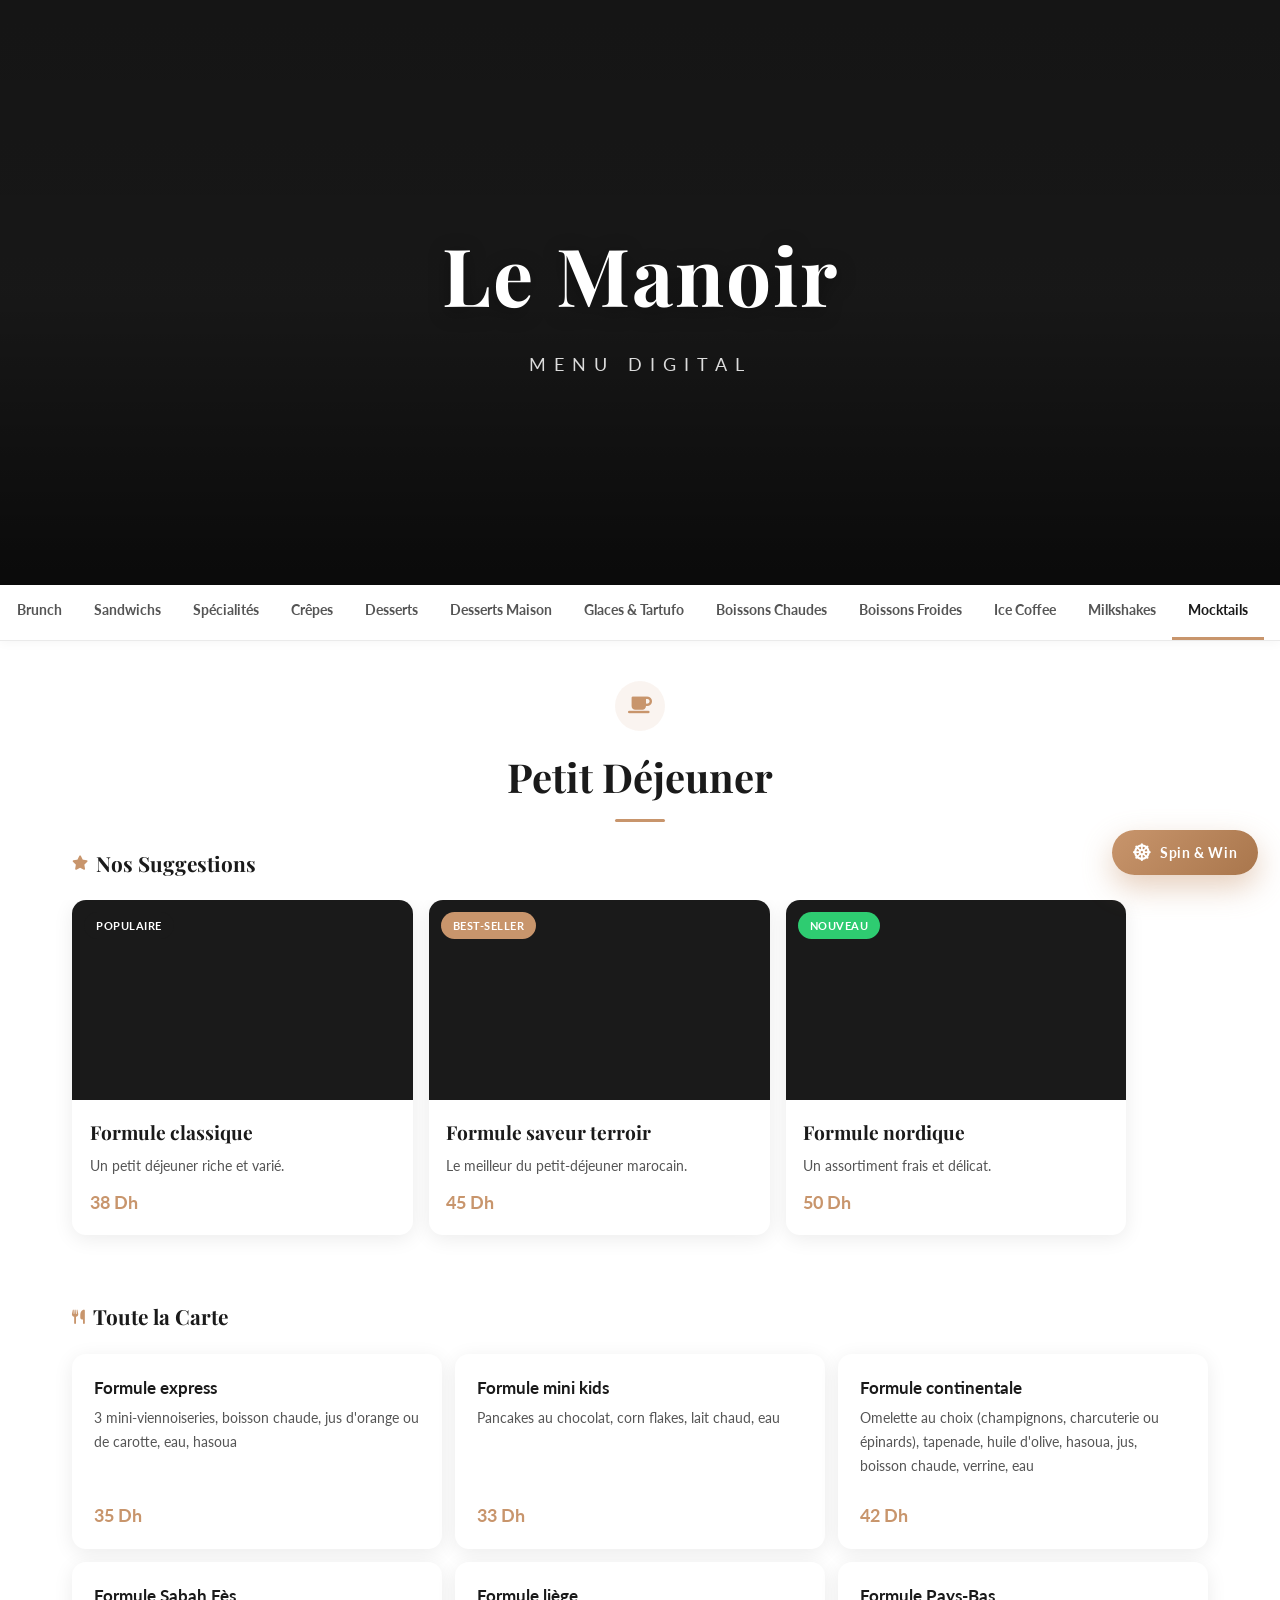
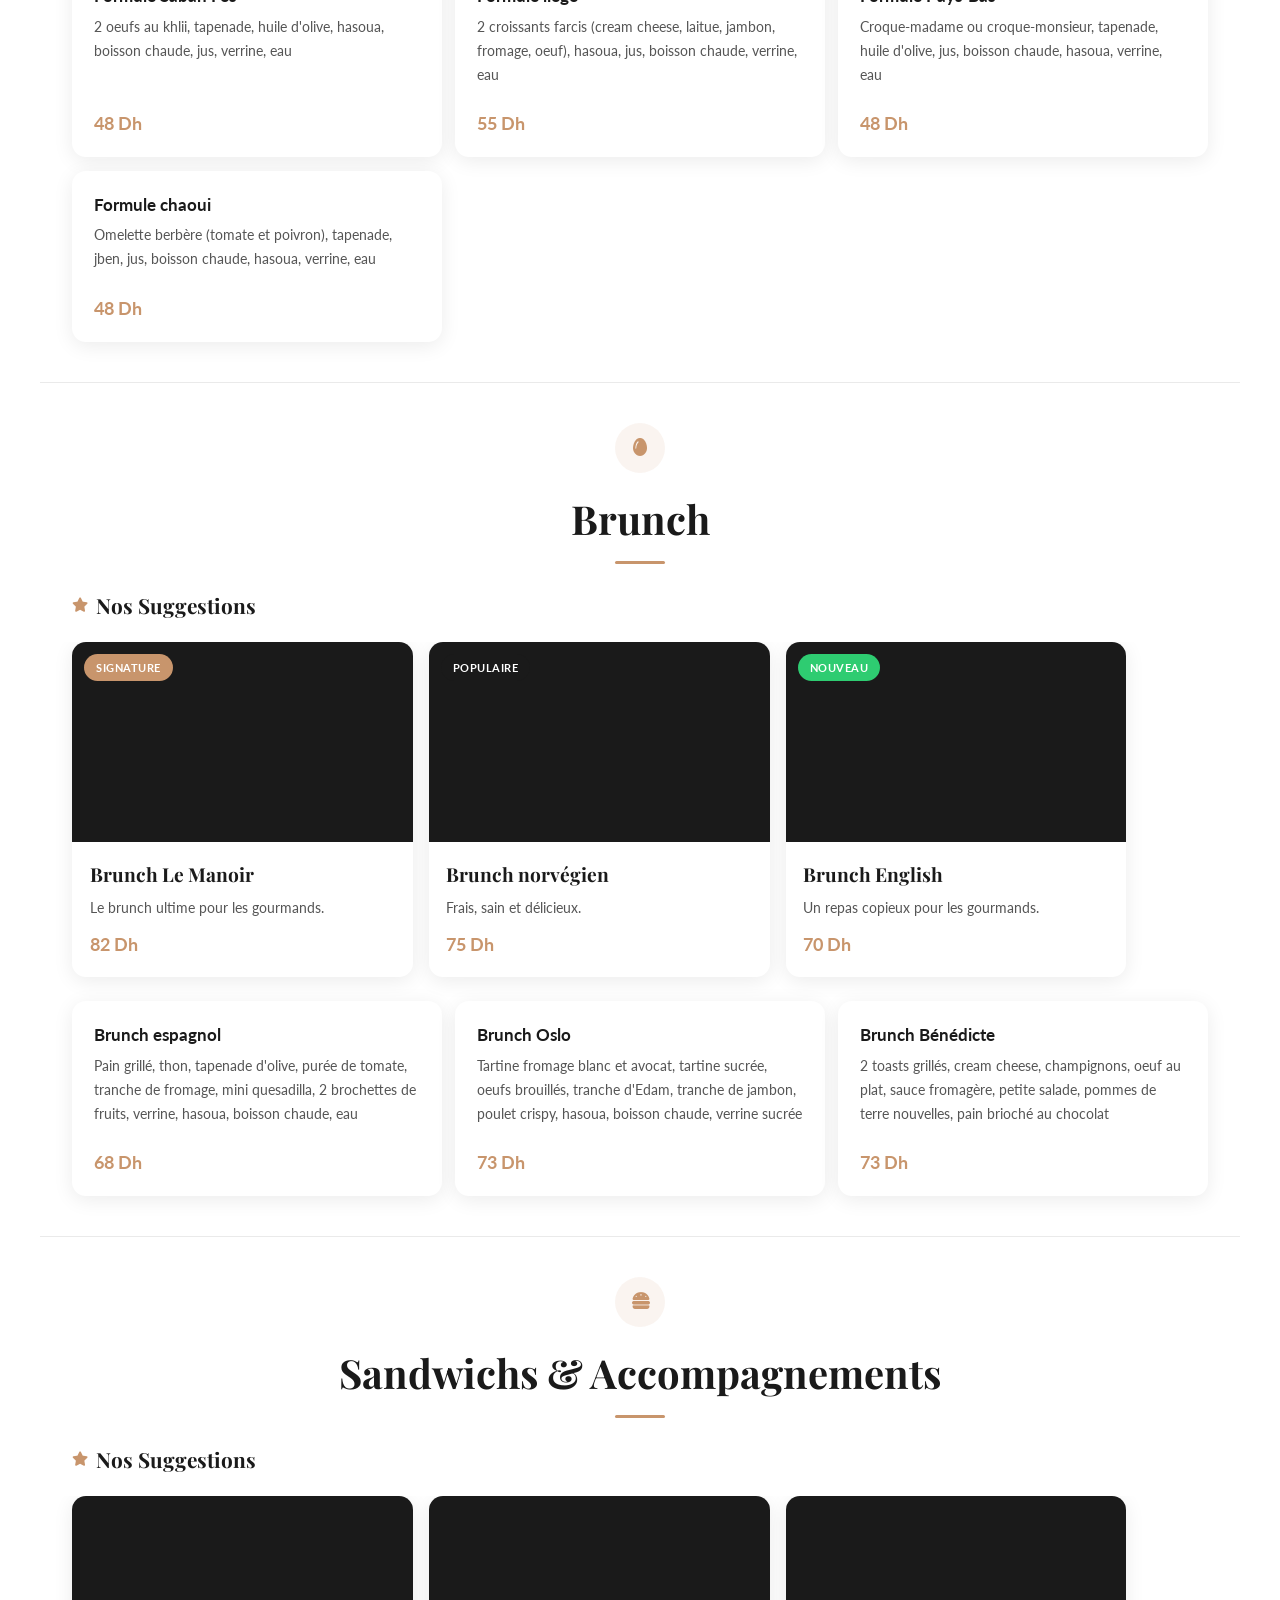
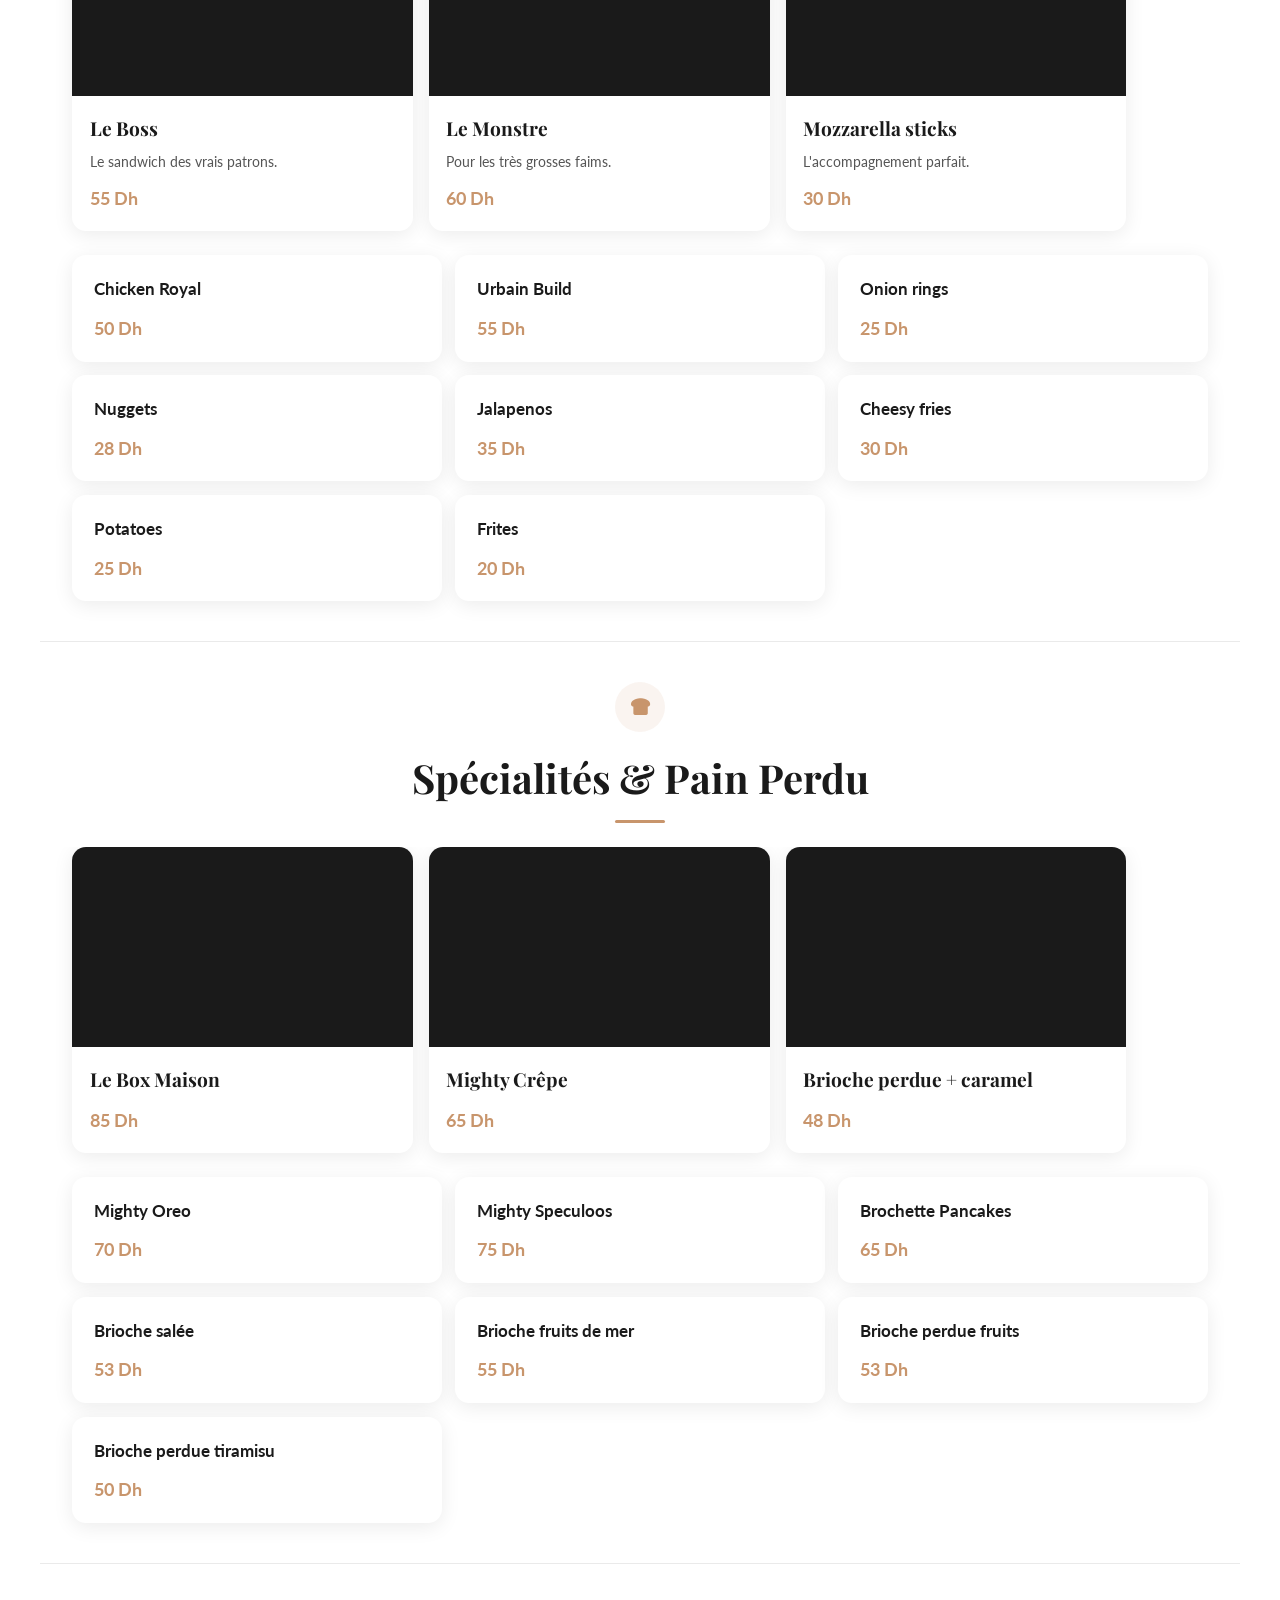
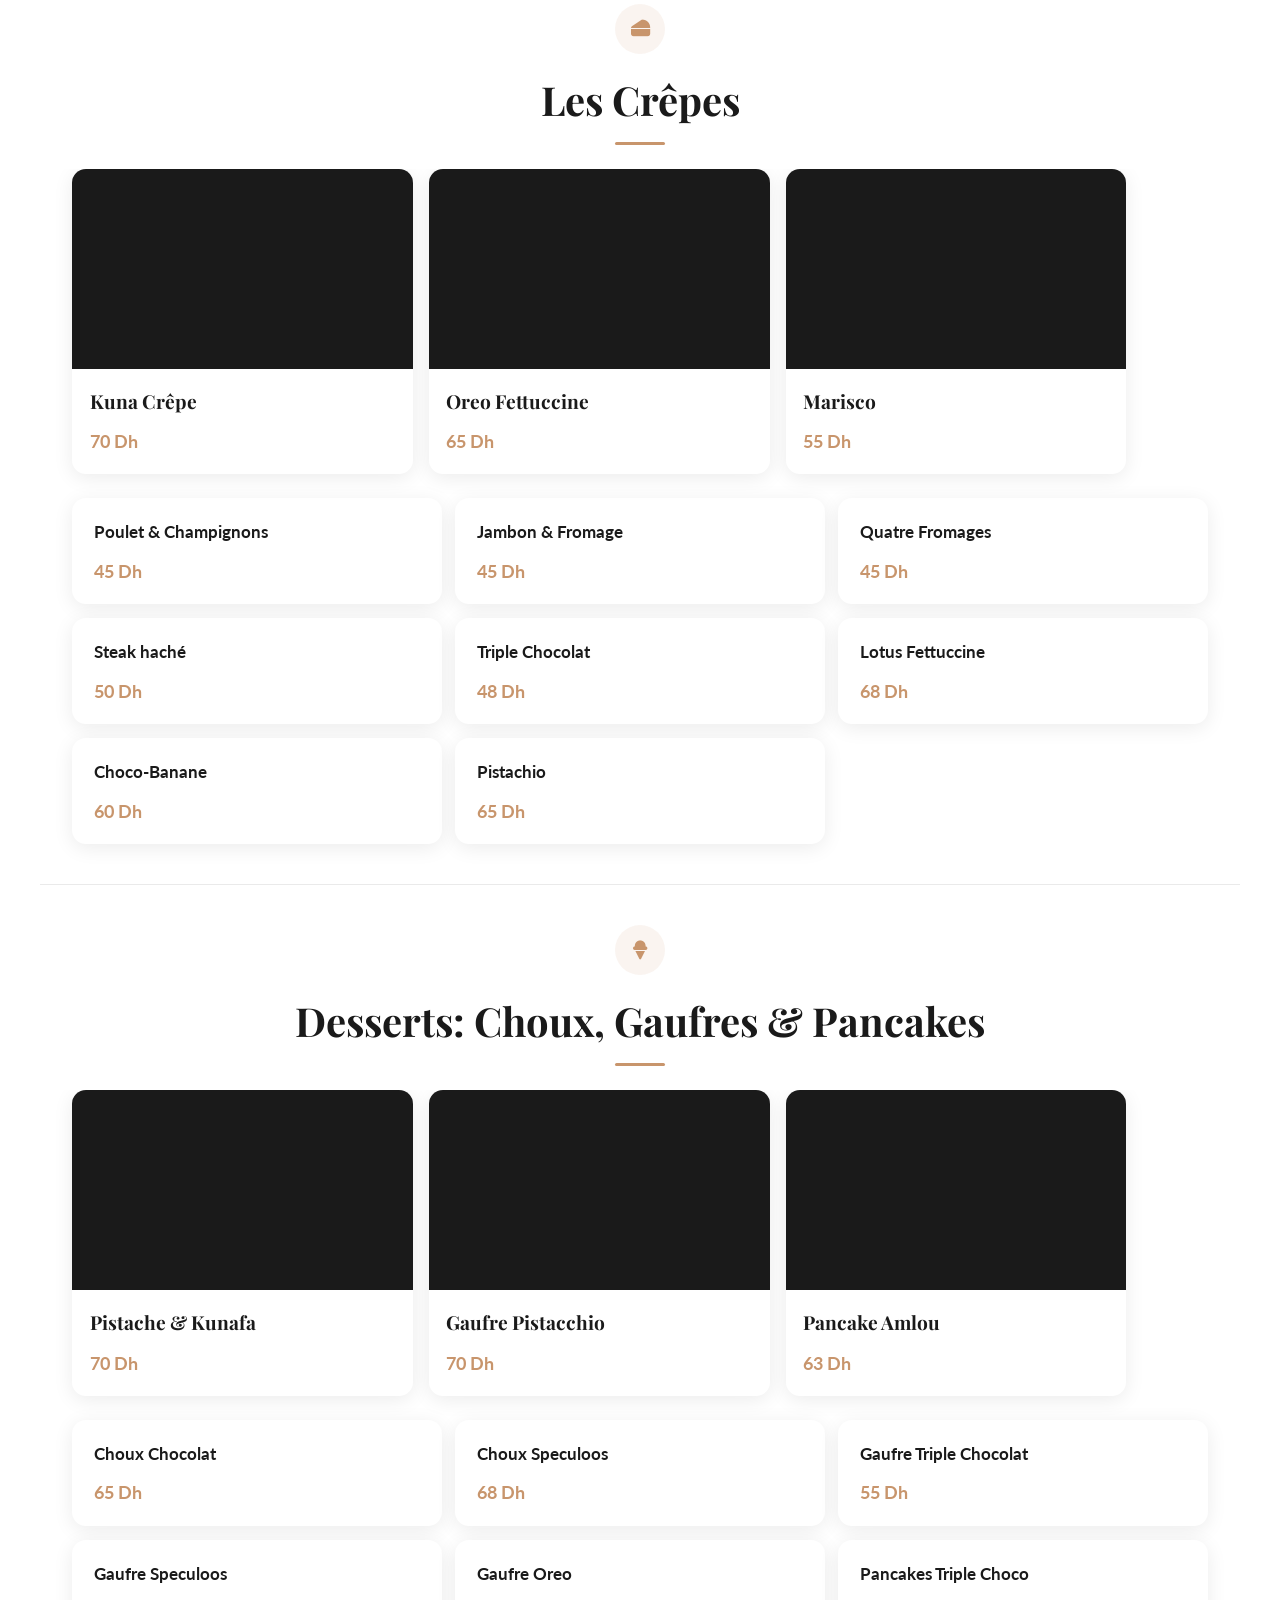
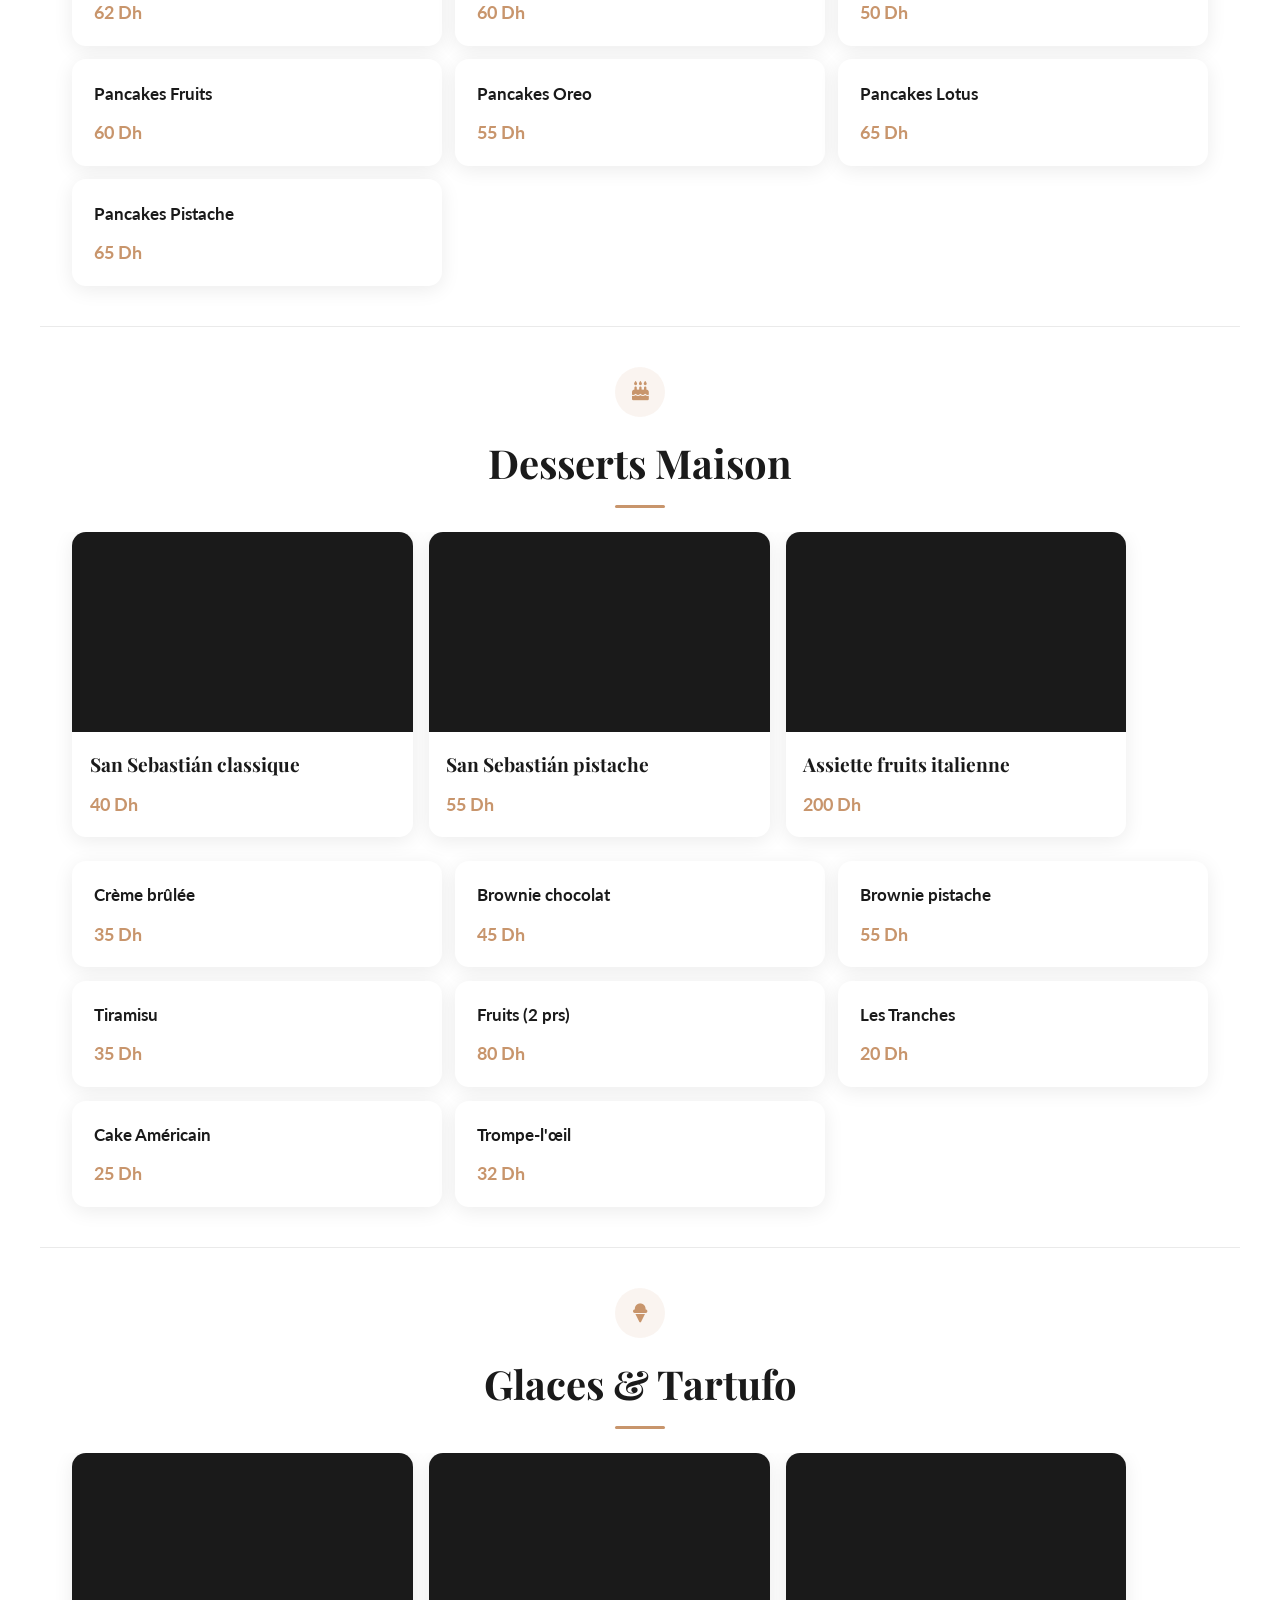
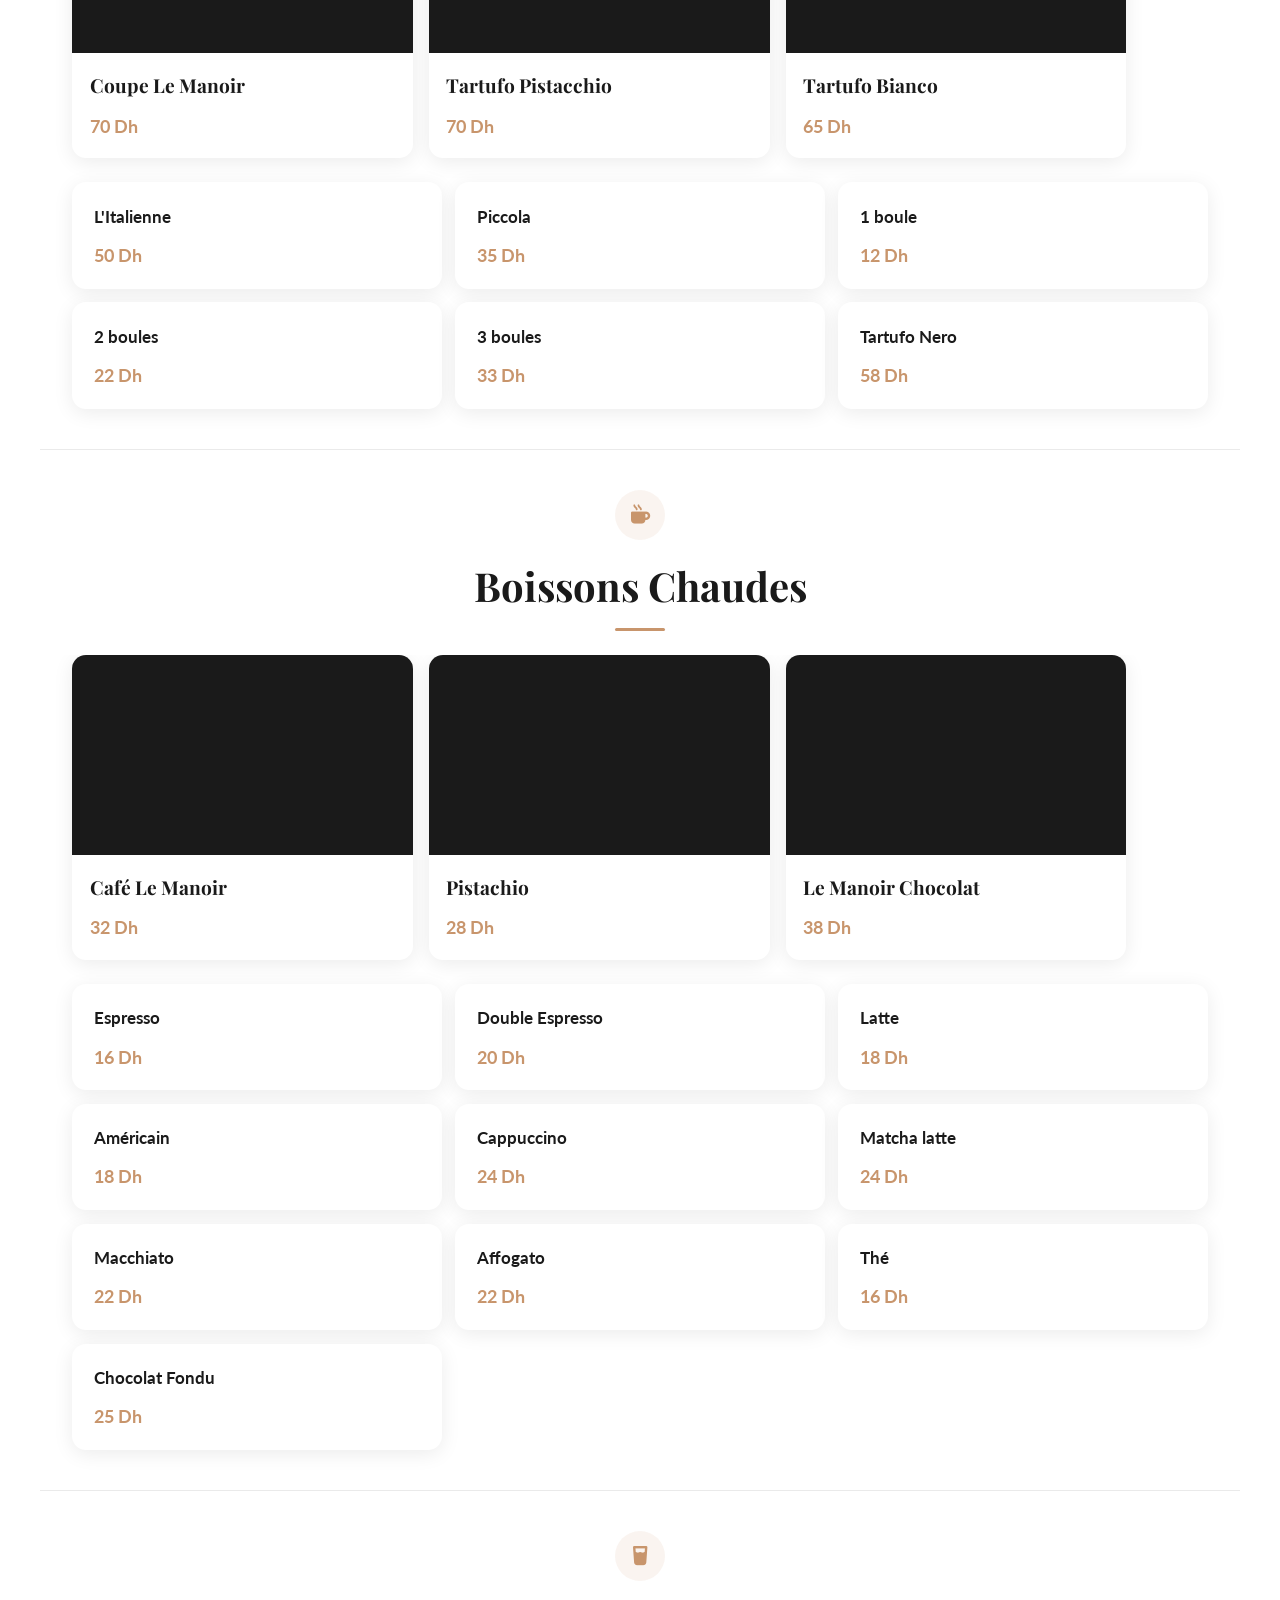
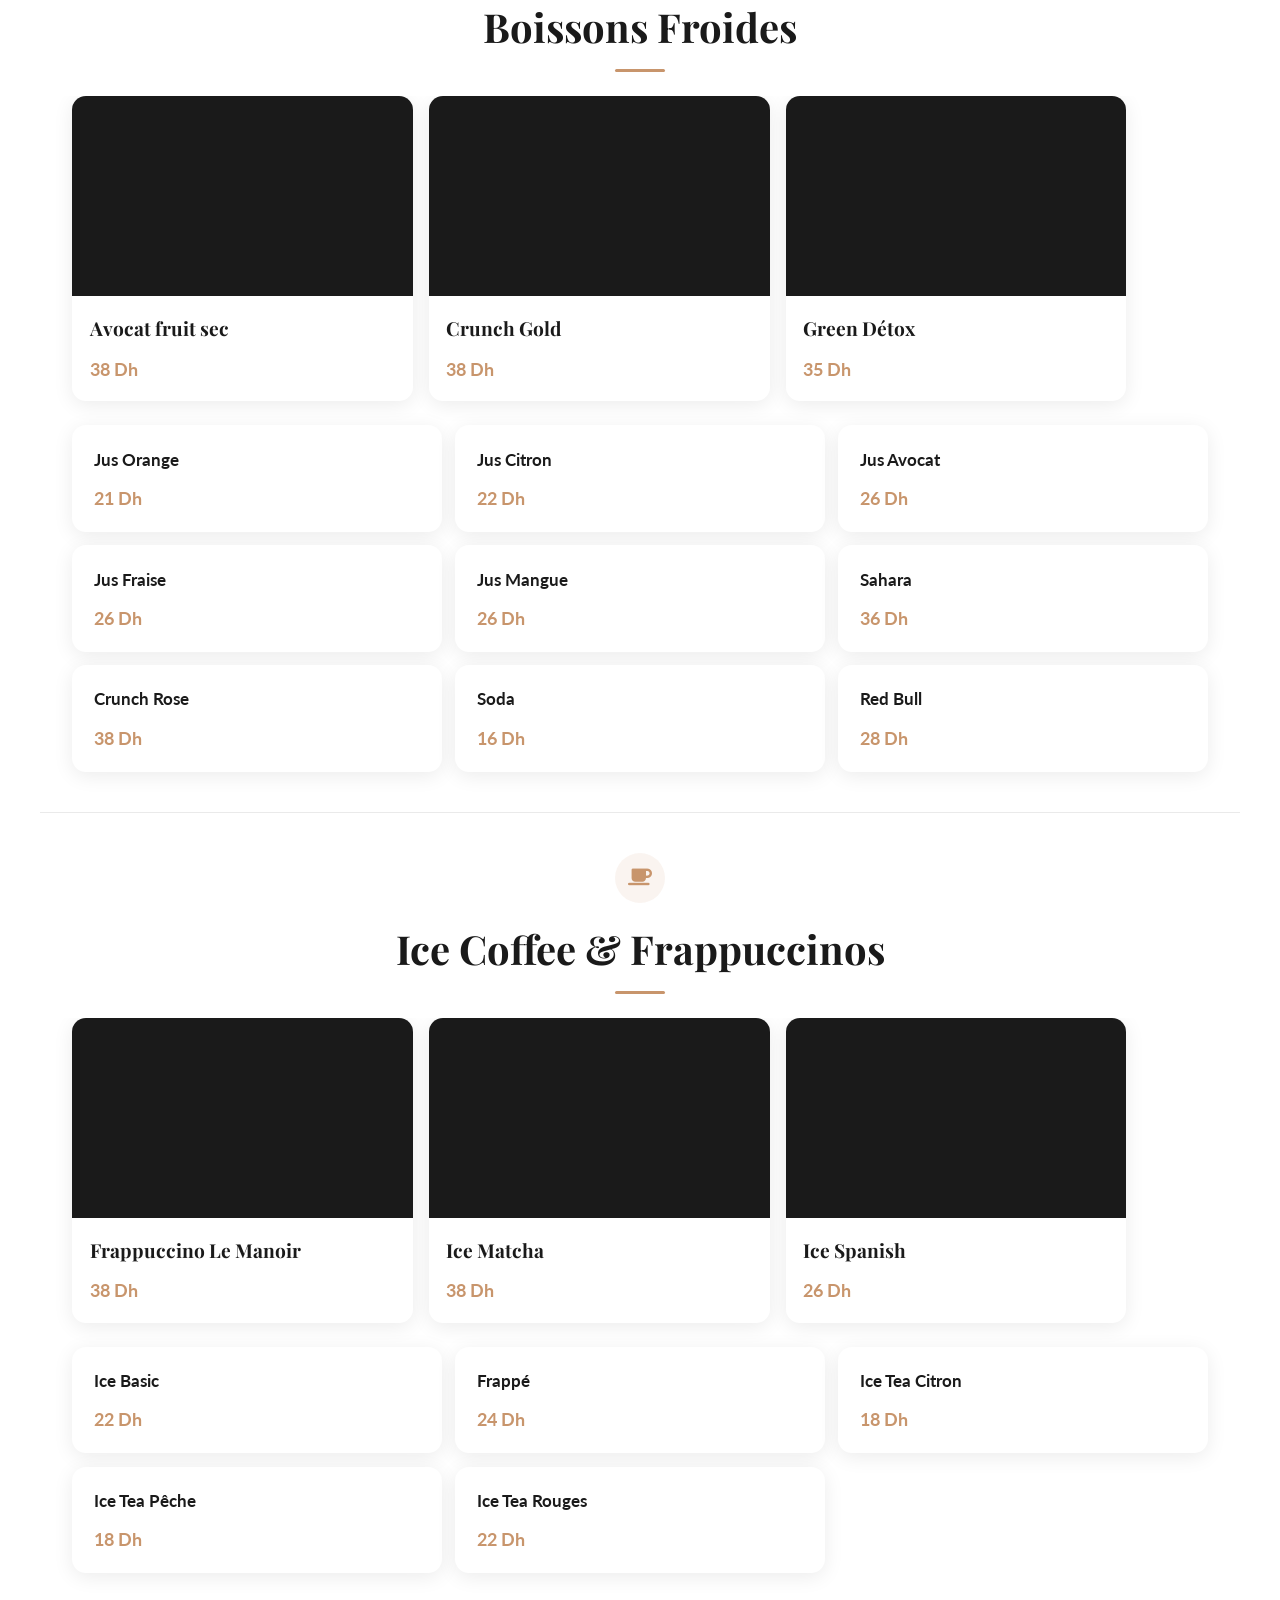
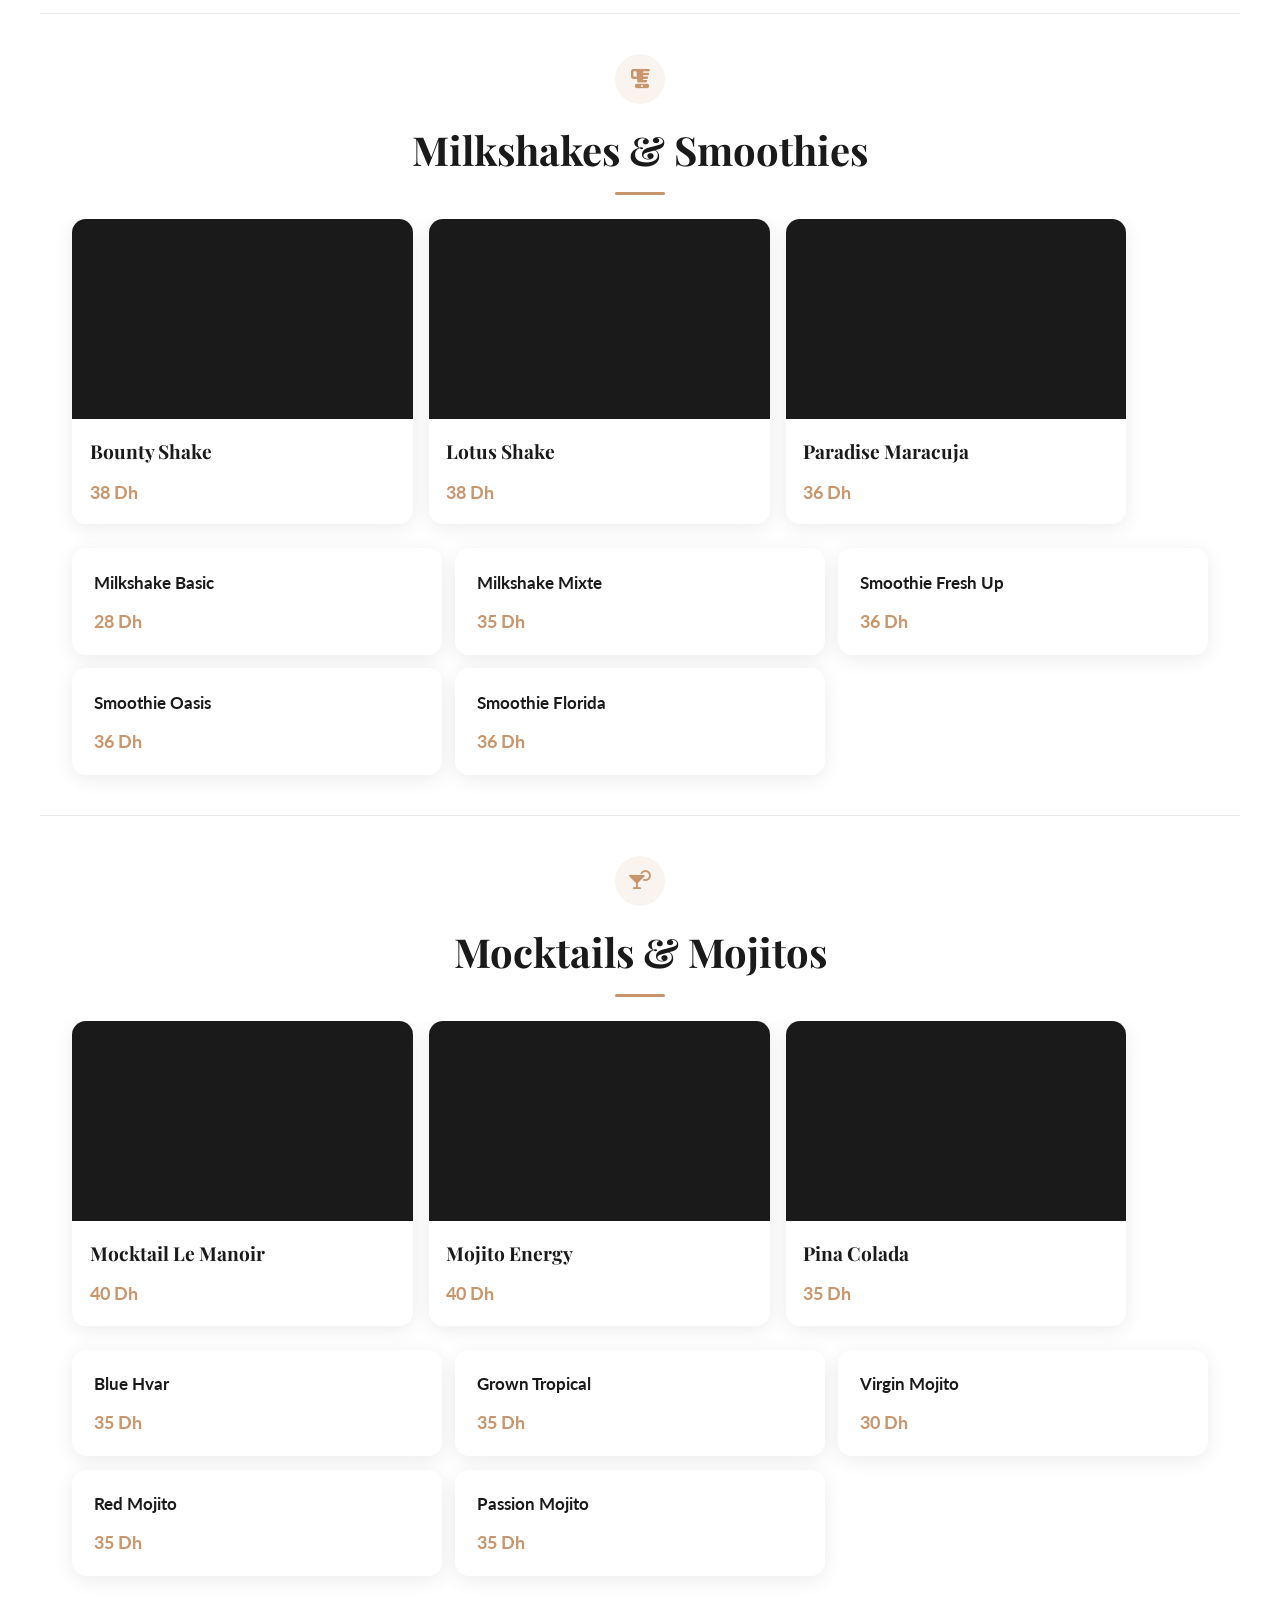
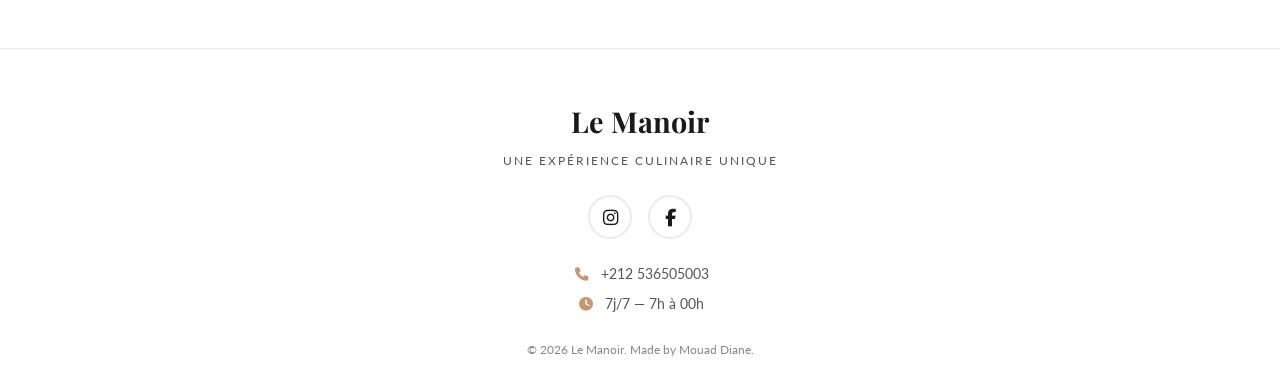
==== commit f53513bd: "feat: Roulette en widget flottant (FAB + Modal) avec modes Solo/Groupe - Suppression de la section i" ====
--- a/index.html
+++ b/index.html
@@ -54,7 +54,6 @@
             <button class="dark-mode-toggle" aria-label="Toggle dark mode">
                 <i class="fas fa-moon"></i>
             </button>
-            <a href="#roulette" class="nav-link nav-link--spin"><i class="fas fa-dharmachakra"></i> Roulette</a>
             <a href="#petit-dejeuner" class="nav-link active">Petit Déjeuner</a>
             <a href="#brunch" class="nav-link">Brunch</a>
             <a href="#sandwichs" class="nav-link">Sandwichs</a>
@@ -72,92 +71,6 @@
     </nav>
 
     <main>
-        <section id="roulette" class="menu-section roulette-section">
-            <div class="section-header roulette-header">
-                <span class="section-icon"><i class="fas fa-dharmachakra"></i></span>
-                <h2>La Roulette Le Manoir</h2>
-                <div class="section-divider"></div>
-                <p class="roulette-tagline">Indécis&nbsp;? Choisissez votre service, lancez la roue et laissez le hasard vous régaler.</p>
-            </div>
-
-            <div class="roulette-layout">
-                <div class="roulette-controls">
-                    <div class="roulette-periods" id="roulette-periods" role="group" aria-label="Choisir le service">
-                        <button type="button" class="period-chip" data-period="breakfast">
-                            <i class="fas fa-mug-hot"></i>
-                            <span class="period-name">Petit Déj</span>
-                            <span class="period-time">07h — 11h</span>
-                        </button>
-                        <button type="button" class="period-chip" data-period="lunch">
-                            <i class="fas fa-utensils"></i>
-                            <span class="period-name">Déjeuner</span>
-                            <span class="period-time">12h — 16h</span>
-                        </button>
-                        <button type="button" class="period-chip" data-period="dinner">
-                            <i class="fas fa-moon"></i>
-                            <span class="period-name">Dîner</span>
-                            <span class="period-time">19h — 00h</span>
-                        </button>
-                    </div>
-
-                    <div class="wheel-shell">
-                        <div class="wheel-pointer" aria-hidden="true"></div>
-                        <div class="wheel-frame">
-                            <canvas id="wheel-canvas" aria-hidden="true"></canvas>
-                            <button type="button" class="wheel-hub" id="wheel-hub" aria-label="Lancer la roulette">
-                                <span class="wheel-hub-label">SPIN</span>
-                                <span class="wheel-hub-sub">Tourner</span>
-                            </button>
-                        </div>
-                    </div>
-
-                    <div class="spin-row">
-                        <button type="button" class="spin-btn" id="spin-btn">
-                            <i class="fas fa-arrows-rotate"></i>
-                            <span>Lancer la roulette</span>
-                        </button>
-                    </div>
-                    <p class="roulette-hint" id="roulette-hint"></p>
-                </div>
-
-                <div class="roulette-result" id="roulette-result" aria-live="polite">
-                    <div class="result-reel" id="result-reel">
-                        <i class="fas fa-dharmachakra" aria-hidden="true"></i>
-                        <p id="result-reel-text">Prêt à tourner la roue</p>
-                        <p class="result-reel-hint">Le gagnant s'affichera ici, avec sa vidéo.</p>
-                    </div>
-
-                    <article class="result-card" id="result-card">
-                        <div class="result-media" id="result-media">
-                            <video id="result-video" muted loop playsinline preload="none"></video>
-                            <div class="result-media-fallback">
-                                <i class="fas fa-utensils" aria-hidden="true"></i>
-                                <span id="result-media-label"></span>
-                            </div>
-                        </div>
-                        <div class="result-body">
-                            <p class="result-kicker" id="result-kicker">Le hasard a choisi</p>
-                            <h3 class="result-title" id="result-title"></h3>
-                            <div class="result-meta">
-                                <span class="result-price" id="result-price"></span>
-                                <span class="result-origin" id="result-origin"></span>
-                            </div>
-                            <p class="result-desc" id="result-desc"></p>
-                            <p class="result-pairing" id="result-pairing"></p>
-                            <div class="result-actions">
-                                <button type="button" class="result-btn ghost" id="result-locate">
-                                    <i class="fas fa-location-arrow"></i> Voir dans le menu
-                                </button>
-                                <button type="button" class="result-btn" id="result-respin">
-                                    <i class="fas fa-arrows-rotate"></i> Relancer
-                                </button>
-                            </div>
-                        </div>
-                    </article>
-                </div>
-            </div>
-        </section>
-
         <section id="petit-dejeuner" class="menu-section">
             <div class="section-header" data-aos="fade-in">
                 <span class="section-icon"><i class="fas fa-coffee"></i></span>
@@ -692,6 +605,153 @@
     <button class="back-to-top" aria-label="Retour en haut">
         <i class="fas fa-arrow-up"></i>
     </button>
+    <button class="roulette-fab" id="roulette-fab" aria-label="Ouvrir la roulette Le Manoir" aria-haspopup="dialog">
+        <i class="fas fa-dharmachakra"></i>
+        <span class="fab-label">Spin &amp; Win</span>
+    </button>
+
+    <div id="roulette-modal" class="roulette-modal" role="dialog" aria-modal="true" aria-label="La Roulette Le Manoir">
+        <div class="rm-panel">
+            <button class="rm-close" id="rm-close" aria-label="Fermer">
+                <i class="fas fa-times"></i>
+            </button>
+
+            <header class="rm-header">
+                <span class="section-icon"><i class="fas fa-dharmachakra"></i></span>
+                <h2>La Roulette Le Manoir</h2>
+                <div class="section-divider"></div>
+            </header>
+
+            <div class="rm-body">
+                <div class="wheel-shell" id="wheel-shell">
+                    <div class="wheel-pointer" aria-hidden="true"></div>
+                    <div class="wheel-frame">
+                        <canvas id="wheel-canvas" aria-hidden="true"></canvas>
+                        <button type="button" class="wheel-hub" id="wheel-hub" aria-label="Lancer la roulette">
+                            <span class="wheel-hub-label">SPIN</span>
+                            <span class="wheel-hub-sub">Tourner</span>
+                        </button>
+                    </div>
+                </div>
+
+                <!-- ÉCRAN : choix du mode -->
+                <section class="rm-screen is-active" data-screen="mode">
+                    <p class="rm-question">Comment veux-tu jouer&nbsp;?</p>
+                    <div class="rm-mode-row">
+                        <button type="button" class="mode-btn" data-mode="solo">
+                            <i class="fas fa-user"></i><span>Solo</span>
+                        </button>
+                        <button type="button" class="mode-btn" data-mode="group">
+                            <i class="fas fa-users"></i><span>Mode Groupe</span>
+                        </button>
+                    </div>
+                    <p class="rm-field-label">Ton service</p>
+                    <div class="roulette-periods" role="group" aria-label="Choisir le service">
+                        <button type="button" class="period-chip" data-period="breakfast">
+                            <i class="fas fa-mug-hot"></i><span class="period-name">Petit Déj</span><span class="period-time">07h — 11h</span>
+                        </button>
+                        <button type="button" class="period-chip" data-period="lunch">
+                            <i class="fas fa-utensils"></i><span class="period-name">Déjeuner</span><span class="period-time">12h — 16h</span>
+                        </button>
+                        <button type="button" class="period-chip" data-period="dinner">
+                            <i class="fas fa-moon"></i><span class="period-name">Dîner</span><span class="period-time">19h — 00h</span>
+                        </button>
+                    </div>
+                </section>
+
+                <!-- ÉCRAN : taille du groupe -->
+                <section class="rm-screen" data-screen="groupsize">
+                    <p class="rm-question">Combien de joueurs à la table&nbsp;?</p>
+                    <div class="rm-stepper">
+                        <button type="button" id="gs-minus" aria-label="Moins">−</button>
+                        <span id="gs-value">2</span>
+                        <button type="button" id="gs-plus" aria-label="Plus">+</button>
+                    </div>
+                    <p class="rm-field-label">Ton service</p>
+                    <div class="roulette-periods" role="group" aria-label="Choisir le service">
+                        <button type="button" class="period-chip" data-period="breakfast">
+                            <i class="fas fa-mug-hot"></i><span class="period-name">Petit Déj</span><span class="period-time">07h — 11h</span>
+                        </button>
+                        <button type="button" class="period-chip" data-period="lunch">
+                            <i class="fas fa-utensils"></i><span class="period-name">Déjeuner</span><span class="period-time">12h — 16h</span>
+                        </button>
+                        <button type="button" class="period-chip" data-period="dinner">
+                            <i class="fas fa-moon"></i><span class="period-name">Dîner</span><span class="period-time">19h — 00h</span>
+                        </button>
+                    </div>
+                    <div class="rm-actions">
+                        <button type="button" class="spin-btn" id="gs-start"><i class="fas fa-play"></i><span>Commencer</span></button>
+                    </div>
+                </section>
+
+                <!-- ÉCRAN : jeu (solo ou tour par tour) -->
+                <section class="rm-screen" data-screen="play">
+                    <div class="rm-turn-info" id="rm-turn-info"></div>
+                    <p class="roulette-hint" id="roulette-hint"></p>
+                    <div class="rm-actions">
+                        <button type="button" class="spin-btn" id="spin-btn"><i class="fas fa-arrows-rotate"></i><span>Lancer la roulette</span></button>
+                    </div>
+
+                    <div class="rm-result" aria-live="polite">
+                        <div class="result-reel" id="result-reel">
+                            <i class="fas fa-dharmachakra" aria-hidden="true"></i>
+                            <p id="result-reel-text">Prêt à tourner la roue</p>
+                        </div>
+
+                        <article class="result-card" id="result-card">
+                            <div class="result-media" id="result-media">
+                                <video id="result-video" muted loop playsinline preload="none"></video>
+                                <div class="result-media-fallback">
+                                    <i class="fas fa-utensils" aria-hidden="true"></i>
+                                    <span id="result-media-label"></span>
+                                </div>
+                            </div>
+                            <div class="result-body">
+                                <p class="result-kicker" id="result-kicker">Le hasard a choisi</p>
+                                <h3 class="result-title" id="result-title"></h3>
+                                <div class="result-meta">
+                                    <span class="result-price" id="result-price"></span>
+                                    <span class="result-origin" id="result-origin"></span>
+                                </div>
+                                <p class="result-desc" id="result-desc"></p>
+                                <div class="result-actions">
+                                    <button type="button" class="result-btn ghost" id="act-respin"><i class="fas fa-arrows-rotate"></i> Re-spin</button>
+                                    <button type="button" class="result-btn" id="act-validate"><i class="fas fa-check"></i> Valider &amp; Suivant</button>
+                                </div>
+                            </div>
+                        </article>
+                    </div>
+                </section>
+
+                <!-- ÉCRAN : résumé de la table -->
+                <section class="rm-screen" data-screen="summary">
+                    <p class="rm-question">Votre table est prête&nbsp;!</p>
+                    <ul class="sum-list" id="sum-list"></ul>
+                    <div class="sum-total"><span>Addition</span><strong id="sum-total">0 Dh</strong></div>
+                    <div class="rm-actions col">
+                        <button type="button" class="spin-btn" id="sum-pay"><i class="fas fa-hand-holding-dollar"></i><span>Qui paye l'addition&nbsp;?</span></button>
+                        <button type="button" class="result-btn ghost" id="sum-restart"><i class="fas fa-rotate-left"></i> Recommencer</button>
+                    </div>
+                </section>
+
+                <!-- ÉCRAN : qui paye -->
+                <section class="rm-screen" data-screen="pay">
+                    <p class="rm-question">Qui paye l'addition&nbsp;?</p>
+                    <p class="rm-field-label">Les participants</p>
+                    <div class="pay-names" id="pay-names"></div>
+                    <p class="rm-field-label">Combien de personnes payent&nbsp;?</p>
+                    <div class="pay-count" id="pay-count">
+                        <button type="button" class="paycount-btn is-active" data-count="1">1</button>
+                        <button type="button" class="paycount-btn" data-count="2">2</button>
+                    </div>
+                    <div class="rm-actions">
+                        <button type="button" class="spin-btn" id="pay-spin"><i class="fas fa-arrows-rotate"></i><span>Tourner la roue des noms</span></button>
+                    </div>
+                    <div class="pay-result" id="pay-result" aria-live="polite"></div>
+                </section>
+            </div>
+        </div>
+    </div>
 
     <script src="https://unpkg.com/aos@2.3.1/dist/aos.js"></script>
     <script>
--- a/style.css
+++ b/style.css
@@ -826,7 +826,7 @@
 }
 
 /* ==========================================================================
-   LA ROULETTE LE MANOIR  —  Wheel of Fortune / Random Dish Spinner
+   LA ROULETTE LE MANOIR  —  Floating Widget (FAB + Modal)
    Palette dérivée des variables existantes (--accent, --surface, dark-mode)
    ========================================================================== */
 
@@ -848,114 +848,304 @@
     --wheel-rim-glow: rgba(200, 149, 108, 0.28);
 }
 
-.roulette-section {
+/* ---------- Bouton flottant (FAB) ---------- */
+
+.roulette-fab {
+    position: fixed;
+    right: 22px;
+    bottom: 25px;
+    z-index: 60;
+    display: inline-flex;
+    align-items: center;
+    gap: 0.55rem;
+    padding: 0.85rem 1.3rem;
+    border: none;
+    border-radius: 999px;
+    background: linear-gradient(135deg, var(--accent), #A9764C);
+    color: #fff;
+    font-family: var(--font-body);
+    font-weight: 700;
+    font-size: 0.85rem;
+    letter-spacing: 0.6px;
+    cursor: pointer;
+    box-shadow: 0 12px 30px rgba(200, 149, 108, 0.45);
+    transition: transform var(--transition), box-shadow var(--transition);
+    animation: fabPulse 2.6s ease-in-out infinite;
+}
+
+.roulette-fab i {
+    font-size: 1.1rem;
+    animation: slowSpin 8s linear infinite;
+}
+
+.roulette-fab:hover {
+    transform: translateY(-4px) scale(1.03);
+    box-shadow: 0 16px 40px rgba(200, 149, 108, 0.55);
+}
+
+.roulette-fab:active {
+    transform: scale(0.97);
+}
+
+@keyframes fabPulse {
+    0%, 100% { box-shadow: 0 12px 30px rgba(200, 149, 108, 0.45); }
+    50%      { box-shadow: 0 12px 30px rgba(200, 149, 108, 0.7); }
+}
+
+/* ---------- Modal ---------- */
+
+.roulette-modal {
+    position: fixed;
+    inset: 0;
+    z-index: 1000;
+    display: grid;
+    place-items: center;
+    padding: 1rem;
+    background: rgba(0, 0, 0, 0.72);
+    backdrop-filter: blur(8px);
+    -webkit-backdrop-filter: blur(8px);
+    opacity: 0;
+    visibility: hidden;
+    transition: opacity 0.3s ease, visibility 0.3s ease;
+}
+
+.roulette-modal.open {
+    opacity: 1;
+    visibility: visible;
+}
+
+.rm-panel {
     position: relative;
-    background:
-        radial-gradient(1100px 420px at 50% -12%, var(--accent-light), transparent 68%);
-}
-
-.roulette-header .section-divider {
-    margin-bottom: 0.9rem;
-}
-
-.roulette-tagline {
-    max-width: 520px;
-    margin: 0 auto;
+    width: min(520px, 100%);
+    max-height: min(92vh, 900px);
+    overflow-y: auto;
+    background: var(--surface);
+    border-radius: var(--radius);
+    box-shadow: 0 24px 70px rgba(0, 0, 0, 0.4);
+    padding: 1.6rem 1.4rem 1.8rem;
+    transform: scale(0.92) translateY(24px);
+    transition: transform 0.4s cubic-bezier(0.34, 1.56, 0.64, 1);
+}
+
+.roulette-modal.open .rm-panel {
+    transform: scale(1) translateY(0);
+}
+
+.rm-close {
+    position: absolute;
+    top: 12px;
+    right: 12px;
+    width: 36px;
+    height: 36px;
+    border: none;
+    border-radius: 50%;
+    background: var(--accent-light);
+    color: var(--accent);
+    font-size: 1.1rem;
+    cursor: pointer;
+    display: grid;
+    place-items: center;
+    z-index: 2;
+    transition: all var(--transition);
+}
+
+.rm-close:hover {
+    background: var(--accent);
+    color: #fff;
+    transform: rotate(90deg);
+}
+
+.rm-header {
+    text-align: center;
+    margin-bottom: 1.2rem;
+}
+
+.rm-header h2 {
+    font-family: var(--font-display);
+    font-size: 1.7rem;
+    margin: 0.4rem 0 0.5rem;
+}
+
+.rm-body {
+    display: flex;
+    flex-direction: column;
+    gap: 1.1rem;
+}
+
+/* ---------- Écrans ---------- */
+
+.rm-screen {
+    display: none;
+}
+
+.rm-screen.is-active {
+    display: block;
+    animation: screenIn 0.35s ease both;
+}
+
+@keyframes screenIn {
+    from { opacity: 0; transform: translateY(12px); }
+    to   { opacity: 1; transform: translateY(0); }
+}
+
+.rm-question {
+    text-align: center;
+    font-family: var(--font-display);
+    font-size: 1.25rem;
+    margin-bottom: 1rem;
+}
+
+.rm-field-label {
+    text-align: center;
+    font-size: 0.7rem;
+    font-weight: 700;
+    letter-spacing: 2px;
+    text-transform: uppercase;
     color: var(--secondary-text);
-    font-size: 0.95rem;
-}
-
-.roulette-layout {
-    display: grid;
-    gap: 2.2rem;
-    padding: 0 1rem;
-    max-width: 1100px;
-    margin: 0 auto;
-}
-
-/* ---------- Sélecteur de service (Petit déj / Déjeuner / Dîner) ---------- */
+    margin: 0.9rem 0 0.5rem;
+}
+
+.rm-actions {
+    display: flex;
+    justify-content: center;
+    gap: 0.6rem;
+    flex-wrap: wrap;
+}
+
+.rm-actions.col {
+    flex-direction: column;
+    align-items: stretch;
+}
+
+/* ---------- Choix du mode ---------- */
+
+.rm-mode-row {
+    display: flex;
+    gap: 0.8rem;
+    justify-content: center;
+}
+
+.mode-btn {
+    flex: 1 1 130px;
+    display: flex;
+    flex-direction: column;
+    align-items: center;
+    gap: 0.45rem;
+    padding: 1.1rem 0.8rem;
+    background: var(--background);
+    border: 2px solid var(--border-color);
+    border-radius: var(--radius);
+    color: var(--primary-text);
+    font-weight: 700;
+    cursor: pointer;
+    transition: all var(--transition);
+}
+
+.mode-btn i {
+    font-size: 1.5rem;
+    color: var(--accent);
+}
+
+.mode-btn:hover {
+    transform: translateY(-4px);
+    border-color: var(--accent);
+    box-shadow: var(--shadow-hover);
+}
+
+/* ---------- Stepper taille de groupe ---------- */
+
+.rm-stepper {
+    display: flex;
+    align-items: center;
+    justify-content: center;
+    gap: 1.2rem;
+}
+
+.rm-stepper button {
+    width: 46px;
+    height: 46px;
+    border-radius: 50%;
+    border: 2px solid var(--accent);
+    background: transparent;
+    color: var(--accent);
+    font-size: 1.3rem;
+    font-weight: 700;
+    cursor: pointer;
+    transition: all var(--transition);
+}
+
+.rm-stepper button:hover {
+    background: var(--accent);
+    color: #fff;
+}
+
+#gs-value {
+    font-family: var(--font-display);
+    font-size: 2.2rem;
+    min-width: 2ch;
+    text-align: center;
+    color: var(--accent);
+}
+
+/* ---------- Info du tour ---------- */
+
+.rm-turn-info {
+    text-align: center;
+    font-family: var(--font-display);
+    font-size: 1.3rem;
+    color: var(--primary-text);
+}
+
+.rm-turn-info strong {
+    color: var(--accent);
+}
+
+/* ---------- Sélecteur de service ---------- */
 
 .roulette-periods {
     display: flex;
-    gap: 0.6rem;
+    gap: 0.5rem;
     justify-content: center;
     flex-wrap: wrap;
 }
 
 .period-chip {
-    flex: 1 1 110px;
-    max-width: 190px;
+    flex: 1 1 96px;
+    max-width: 150px;
     display: flex;
     flex-direction: column;
     align-items: center;
-    gap: 0.15rem;
-    padding: 0.75rem 0.6rem 0.7rem;
-    background: var(--surface);
+    gap: 0.12rem;
+    padding: 0.6rem 0.4rem 0.55rem;
+    background: var(--background);
     border: 1px solid var(--border-color);
     border-radius: var(--radius);
     color: var(--secondary-text);
     cursor: pointer;
     box-shadow: var(--shadow);
-    transition: transform var(--transition), box-shadow var(--transition),
-                border-color var(--transition), background-color var(--transition),
-                color var(--transition);
-}
-
-.period-chip i {
-    font-size: 1.05rem;
-    color: var(--accent);
-    transition: color var(--transition);
-}
-
-.period-chip .period-name {
-    font-family: var(--font-body);
-    font-weight: 700;
-    font-size: 0.9rem;
-    color: var(--primary-text);
-    transition: color var(--transition);
-}
-
-.period-chip .period-time {
-    font-size: 0.65rem;
-    font-weight: 700;
-    letter-spacing: 1px;
-    text-transform: uppercase;
-    opacity: 0.75;
-}
-
-.period-chip:hover {
-    transform: translateY(-3px);
-    border-color: var(--accent);
-    box-shadow: var(--shadow-hover);
-}
-
-.period-chip:active {
-    transform: translateY(-1px) scale(0.98);
-}
-
-.period-chip.active {
-    background: var(--accent);
-    border-color: var(--accent);
-    color: #fff;
-}
-
-.period-chip.active i,
-.period-chip.active .period-name {
-    color: #fff;
-}
-
-.period-chip.active .period-time {
-    color: rgba(255, 255, 255, 0.85);
-    opacity: 1;
-}
+    transition: all var(--transition);
+}
+
+.period-chip i { font-size: 1rem; color: var(--accent); transition: color var(--transition); }
+.period-chip .period-name { font-weight: 700; font-size: 0.85rem; color: var(--primary-text); transition: color var(--transition); }
+.period-chip .period-time { font-size: 0.6rem; font-weight: 700; letter-spacing: 1px; text-transform: uppercase; opacity: 0.75; }
+
+.period-chip:hover { transform: translateY(-3px); border-color: var(--accent); }
+
+.period-chip.active { background: var(--accent); border-color: var(--accent); color: #fff; }
+.period-chip.active i, .period-chip.active .period-name { color: #fff; }
+.period-chip.active .period-time { color: rgba(255,255,255,0.85); opacity: 1; }
 
 /* ---------- La roue ---------- */
 
 .wheel-shell {
     position: relative;
-    width: min(100%, 372px);
-    margin: 1.4rem auto 1.2rem;
-}
+    width: min(100%, 330px);
+    margin: 0.4rem auto 0.2rem;
+    display: none;
+}
+
+.wheel-shell.show { display: block; }
 
 .wheel-frame {
     position: relative;
@@ -970,12 +1160,7 @@
         0 22px 50px rgba(0, 0, 0, 0.22);
 }
 
-#wheel-canvas {
-    display: block;
-    width: 100%;
-    height: 100%;
-    border-radius: 50%;
-}
+#wheel-canvas { display: block; width: 100%; height: 100%; border-radius: 50%; }
 
 .wheel-pointer {
     position: absolute;
@@ -983,30 +1168,15 @@
     left: 50%;
     transform: translateX(-50%);
     transform-origin: 50% 0;
-    width: 0;
-    height: 0;
+    width: 0; height: 0;
     border-left: 13px solid transparent;
     border-right: 13px solid transparent;
     border-top: 26px solid var(--accent);
-    filter: drop-shadow(0 3px 5px rgba(0, 0, 0, 0.35));
+    filter: drop-shadow(0 3px 5px rgba(0,0,0,0.35));
     z-index: 3;
 }
 
-.wheel-pointer::after {
-    content: '';
-    position: absolute;
-    top: -30px;
-    left: -6px;
-    width: 12px;
-    height: 12px;
-    border-radius: 50%;
-    background: var(--accent);
-    box-shadow: 0 0 0 3px rgba(200, 149, 108, 0.25);
-}
-
-.wheel-pointer.tick {
-    animation: pointerTick 0.11s ease-out;
-}
+.wheel-pointer.tick { animation: pointerTick 0.11s ease-out; }
 
 @keyframes pointerTick {
     0%   { transform: translateX(-50%) rotate(0deg); }
@@ -1016,73 +1186,25 @@
 
 .wheel-hub {
     position: absolute;
-    top: 50%;
-    left: 50%;
+    top: 50%; left: 50%;
     transform: translate(-50%, -50%);
-    width: 26%;
-    aspect-ratio: 1 / 1;
-    min-width: 74px;
+    width: 26%; aspect-ratio: 1 / 1; min-width: 70px;
     border-radius: 50%;
-    border: 3px solid rgba(255, 255, 255, 0.9);
+    border: 3px solid rgba(255,255,255,0.9);
     background: linear-gradient(145deg, #302A24, #141210);
     color: var(--accent);
-    display: grid;
-    place-items: center;
-    align-content: center;
-    gap: 0;
-    cursor: pointer;
-    z-index: 2;
-    box-shadow: 0 8px 22px rgba(0, 0, 0, 0.4), inset 0 2px 6px rgba(255, 255, 255, 0.12);
-    transition: transform var(--transition), box-shadow var(--transition);
-}
-
-.wheel-hub:hover {
-    transform: translate(-50%, -50%) scale(1.06);
-    box-shadow: 0 12px 30px rgba(0, 0, 0, 0.45), inset 0 2px 6px rgba(255, 255, 255, 0.18);
-}
-
-.wheel-hub:active {
-    transform: translate(-50%, -50%) scale(0.96);
-}
-
-.wheel-hub-label {
-    font-family: var(--font-display);
-    font-weight: 700;
-    font-size: 1.15rem;
-    letter-spacing: 2px;
-    line-height: 1;
-}
-
-.wheel-hub-sub {
-    font-size: 0.55rem;
-    letter-spacing: 2px;
-    text-transform: uppercase;
-    opacity: 0.7;
-    margin-top: 3px;
-}
-
-.wheel-hub::after {
-    content: '';
-    position: absolute;
-    inset: -9px;
-    border-radius: 50%;
-    border: 2px solid var(--accent);
-    opacity: 0;
-    animation: hubPulse 2.8s ease-out infinite;
-}
-
-@keyframes hubPulse {
-    0%   { transform: scale(0.85); opacity: 0.55; }
-    70%  { transform: scale(1.18); opacity: 0; }
-    100% { transform: scale(1.18); opacity: 0; }
-}
+    display: grid; place-items: center; align-content: center;
+    cursor: pointer; z-index: 2;
+    box-shadow: 0 8px 22px rgba(0,0,0,0.4), inset 0 2px 6px rgba(255,255,255,0.12);
+    transition: transform var(--transition);
+}
+
+.wheel-hub:hover { transform: translate(-50%,-50%) scale(1.06); }
+.wheel-hub:active { transform: translate(-50%,-50%) scale(0.96); }
+.wheel-hub-label { font-family: var(--font-display); font-weight: 700; font-size: 1.05rem; letter-spacing: 2px; line-height: 1; }
+.wheel-hub-sub { font-size: 0.52rem; letter-spacing: 2px; text-transform: uppercase; opacity: 0.7; margin-top: 3px; }
 
 /* ---------- Bouton Spin ---------- */
-
-.spin-row {
-    display: flex;
-    justify-content: center;
-}
 
 .spin-btn {
     position: relative;
@@ -1090,137 +1212,61 @@
     display: inline-flex;
     align-items: center;
     gap: 0.6rem;
-    padding: 0.95rem 2.1rem;
+    padding: 0.85rem 1.8rem;
     border: none;
     border-radius: 999px;
     background: linear-gradient(135deg, var(--accent), #A9764C);
     color: #fff;
     font-family: var(--font-body);
     font-weight: 700;
-    font-size: 0.82rem;
-    letter-spacing: 1.4px;
+    font-size: 0.8rem;
+    letter-spacing: 1.2px;
     text-transform: uppercase;
     cursor: pointer;
     box-shadow: 0 10px 28px rgba(200, 149, 108, 0.35);
     transition: transform var(--transition), box-shadow var(--transition), opacity var(--transition);
 }
 
-.spin-btn::before {
-    content: '';
-    position: absolute;
-    top: 0;
-    left: -70%;
-    width: 45%;
-    height: 100%;
-    background: linear-gradient(100deg, transparent, rgba(255, 255, 255, 0.45), transparent);
-    transform: skewX(-20deg);
-    animation: btnShine 3.6s ease-in-out infinite;
-}
-
-@keyframes btnShine {
-    0%, 62%  { left: -70%; }
-    100%     { left: 130%; }
-}
-
-.spin-btn:hover {
-    transform: translateY(-3px);
-    box-shadow: 0 16px 36px rgba(200, 149, 108, 0.45);
-}
-
-.spin-btn:active {
-    transform: translateY(-1px) scale(0.98);
-}
-
-.spin-btn:disabled {
-    opacity: 0.65;
-    cursor: not-allowed;
-    transform: none;
-}
-
-.spin-btn:disabled::before {
-    animation: none;
-}
+.spin-btn:hover { transform: translateY(-3px); box-shadow: 0 16px 36px rgba(200,149,108,0.45); }
+.spin-btn:active { transform: translateY(-1px) scale(0.98); }
+.spin-btn:disabled { opacity: 0.65; cursor: not-allowed; transform: none; }
 
 .roulette-hint {
     text-align: center;
-    font-size: 0.72rem;
+    font-size: 0.7rem;
     letter-spacing: 1.2px;
     text-transform: uppercase;
     color: var(--secondary-text);
     opacity: 0.85;
-    margin-top: 0.85rem;
 }
 
 /* ---------- Résultat ---------- */
 
-.roulette-result {
-    position: relative;
-    min-height: 340px;
-    display: grid;
-    place-items: center;
-}
-
-.result-reel {
-    text-align: center;
-    color: var(--secondary-text);
-    padding: 1rem;
-}
-
-.result-reel.hidden {
-    display: none;
-}
-
-.result-reel i {
-    display: block;
-    font-size: 2.4rem;
-    color: var(--accent);
-    margin-bottom: 0.7rem;
-    animation: slowSpin 7s linear infinite;
-}
-
-@keyframes slowSpin {
-    to { transform: rotate(360deg); }
-}
-
-#result-reel-text {
-    font-family: var(--font-display);
-    font-size: 1.35rem;
-    color: var(--primary-text);
-    min-height: 1.7em;
-    overflow: hidden;
-}
-
-#result-reel-text.rolling {
-    animation: reelFlick 0.12s ease-out;
-}
+.rm-result { position: relative; margin-top: 0.4rem; }
+
+.result-reel { text-align: center; color: var(--secondary-text); padding: 0.6rem; }
+.result-reel.hidden { display: none; }
+.result-reel i { display: block; font-size: 2rem; color: var(--accent); margin-bottom: 0.5rem; animation: slowSpin 7s linear infinite; }
+#result-reel-text { font-family: var(--font-display); font-size: 1.2rem; color: var(--primary-text); min-height: 1.6em; overflow: hidden; }
+#result-reel-text.rolling { animation: reelFlick 0.12s ease-out; }
 
 @keyframes reelFlick {
     from { opacity: 0.25; transform: translateY(9px); }
     to   { opacity: 1; transform: translateY(0); }
 }
 
-.result-reel-hint {
-    font-size: 0.82rem;
-    margin-top: 0.4rem;
-    opacity: 0.8;
-}
+@keyframes slowSpin { to { transform: rotate(360deg); } }
 
 .result-card {
     display: none;
-    width: 100%;
-    max-width: 430px;
-    background: var(--surface);
+    background: var(--background);
     border: 1px solid var(--border-color);
     border-radius: var(--radius);
     box-shadow: var(--shadow-hover);
     overflow: hidden;
-    transition: background-color var(--transition), border-color var(--transition);
-}
-
-.result-card.visible {
-    display: block;
-    animation: resultPop 0.65s cubic-bezier(0.34, 1.56, 0.64, 1) both;
-}
+}
+
+.result-card.visible { display: block; animation: resultPop 0.65s cubic-bezier(0.34,1.56,0.64,1) both; }
 
 @keyframes resultPop {
     0%   { opacity: 0; transform: scale(0.86) translateY(26px); }
@@ -1228,221 +1274,168 @@
     100% { opacity: 1; transform: scale(1) translateY(0); }
 }
 
-.result-media {
-    position: relative;
-    aspect-ratio: 16 / 10;
-    background: #141210;
-    display: grid;
-    place-items: center;
-    overflow: hidden;
-}
-
-.result-media video {
-    position: absolute;
-    inset: 0;
-    width: 100%;
-    height: 100%;
-    object-fit: cover;
-    opacity: 0;
-    transition: opacity 0.55s ease;
-}
-
-.result-media.has-video video {
-    opacity: 1;
-}
-
+.result-media { position: relative; aspect-ratio: 16 / 9; background: #141210; overflow: hidden; }
+.result-media video { position: absolute; inset: 0; width: 100%; height: 100%; object-fit: cover; opacity: 0; transition: opacity 0.55s ease; }
+.result-media.has-video video { opacity: 1; }
 .result-media-fallback {
-    position: absolute;
-    inset: 0;
-    display: grid;
-    place-content: center;
-    justify-items: center;
-    gap: 0.5rem;
+    position: absolute; inset: 0;
+    display: grid; place-content: center; justify-items: center; gap: 0.5rem;
     color: var(--accent);
-    background:
-        radial-gradient(circle at 50% 38%, rgba(200, 149, 108, 0.22), rgba(20, 18, 16, 0.96) 72%);
-}
-
-.result-media.has-video .result-media-fallback {
-    opacity: 0;
-    transition: opacity 0.55s ease;
-}
-
-.result-media-fallback i {
-    font-size: 2.4rem;
-    opacity: 0.9;
-}
-
-.result-media-fallback span {
-    font-size: 0.7rem;
-    letter-spacing: 2px;
-    text-transform: uppercase;
-    color: rgba(255, 255, 255, 0.7);
-}
-
-.result-body {
-    padding: 1.15rem 1.4rem 1.4rem;
-}
-
-.result-kicker {
-    font-size: 0.68rem;
-    font-weight: 700;
-    letter-spacing: 2.4px;
-    text-transform: uppercase;
-    color: var(--accent);
-}
-
-.result-title {
-    font-family: var(--font-display);
-    font-size: 1.7rem;
-    line-height: 1.25;
-    margin: 0.25rem 0 0.6rem;
-}
-
-.result-meta {
-    display: flex;
-    align-items: center;
-    gap: 0.6rem;
-    flex-wrap: wrap;
-    margin-bottom: 0.7rem;
-}
-
-.result-price {
-    font-weight: 700;
-    font-size: 1.15rem;
-    color: var(--accent);
-}
-
-.result-origin {
-    font-size: 0.66rem;
-    font-weight: 700;
-    letter-spacing: 1.2px;
-    text-transform: uppercase;
-    padding: 4px 11px;
-    border-radius: 20px;
-    background: var(--accent-light);
-    color: var(--accent);
-}
-
-.result-desc {
-    font-size: 0.9rem;
-    color: var(--secondary-text);
-}
-
-.result-desc:empty {
-    display: none;
-}
-
-.result-pairing {
-    margin-top: 0.8rem;
-    padding-left: 0.75rem;
-    border-left: 3px solid var(--accent);
-    font-size: 0.85rem;
-    color: var(--secondary-text);
-}
-
-.result-pairing:empty {
-    display: none;
-}
-
-.result-actions {
-    display: flex;
-    gap: 0.6rem;
-    flex-wrap: wrap;
-    margin-top: 1.15rem;
-}
+    background: radial-gradient(circle at 50% 38%, rgba(200,149,108,0.22), rgba(20,18,16,0.96) 72%);
+}
+.result-media.has-video .result-media-fallback { opacity: 0; }
+.result-media-fallback i { font-size: 2.2rem; opacity: 0.9; }
+.result-media-fallback span { font-size: 0.66rem; letter-spacing: 2px; text-transform: uppercase; color: rgba(255,255,255,0.7); }
+
+.result-body { padding: 1rem 1.2rem 1.2rem; }
+.result-kicker { font-size: 0.66rem; font-weight: 700; letter-spacing: 2.4px; text-transform: uppercase; color: var(--accent); }
+.result-title { font-family: var(--font-display); font-size: 1.5rem; line-height: 1.25; margin: 0.25rem 0 0.5rem; }
+.result-meta { display: flex; align-items: center; gap: 0.6rem; flex-wrap: wrap; margin-bottom: 0.6rem; }
+.result-price { font-weight: 700; font-size: 1.1rem; color: var(--accent); }
+.result-origin { font-size: 0.64rem; font-weight: 700; letter-spacing: 1.2px; text-transform: uppercase; padding: 4px 11px; border-radius: 20px; background: var(--accent-light); color: var(--accent); }
+.result-desc { font-size: 0.88rem; color: var(--secondary-text); }
+.result-desc:empty { display: none; }
+
+.result-actions { display: flex; gap: 0.6rem; flex-wrap: wrap; margin-top: 1rem; }
 
 .result-btn {
-    flex: 1 1 150px;
-    display: inline-flex;
-    align-items: center;
-    justify-content: center;
-    gap: 0.5rem;
-    padding: 0.7rem 1rem;
+    flex: 1 1 130px;
+    display: inline-flex; align-items: center; justify-content: center; gap: 0.5rem;
+    padding: 0.65rem 0.9rem;
     border-radius: 999px;
     border: 2px solid var(--accent);
     background: var(--accent);
     color: #fff;
+    font-weight: 700; font-size: 0.75rem; letter-spacing: 0.6px; text-transform: uppercase;
+    cursor: pointer;
+    transition: all var(--transition);
+}
+.result-btn:hover { transform: translateY(-3px); box-shadow: 0 10px 24px rgba(200,149,108,0.35); }
+.result-btn.ghost { background: transparent; color: var(--accent); }
+.result-btn.ghost:hover { background: var(--accent-light); }
+
+/* ---------- Résumé de la table ---------- */
+
+.sum-list {
+    list-style: none;
+    margin: 0 0 1rem;
+    display: flex;
+    flex-direction: column;
+    gap: 0.5rem;
+}
+
+.sum-list li {
+    display: flex;
+    align-items: center;
+    justify-content: space-between;
+    gap: 0.8rem;
+    background: var(--background);
+    border: 1px solid var(--border-color);
+    border-radius: 10px;
+    padding: 0.6rem 0.9rem;
+    animation: screenIn 0.3s ease both;
+}
+
+.sum-list .sum-player { font-weight: 700; font-size: 0.85rem; color: var(--accent); white-space: nowrap; }
+.sum-list .sum-dish { flex: 1; font-size: 0.9rem; color: var(--primary-text); }
+.sum-list .sum-price { font-weight: 700; font-size: 0.9rem; color: var(--secondary-text); white-space: nowrap; }
+
+.sum-total {
+    display: flex;
+    align-items: center;
+    justify-content: space-between;
+    background: var(--accent-light);
+    border: 1px dashed var(--accent);
+    border-radius: 12px;
+    padding: 0.8rem 1rem;
+    margin-bottom: 1.1rem;
+}
+
+.sum-total span { font-size: 0.8rem; font-weight: 700; letter-spacing: 1.5px; text-transform: uppercase; color: var(--secondary-text); }
+.sum-total strong { font-family: var(--font-display); font-size: 1.5rem; color: var(--accent); }
+
+/* ---------- Qui paye ---------- */
+
+.pay-names {
+    display: flex;
+    flex-wrap: wrap;
+    gap: 0.5rem;
+    justify-content: center;
+}
+
+.pay-names input {
+    width: 120px;
+    padding: 0.5rem 0.7rem;
+    border-radius: 10px;
+    border: 1px solid var(--border-color);
+    background: var(--background);
+    color: var(--primary-text);
     font-family: var(--font-body);
-    font-weight: 700;
-    font-size: 0.78rem;
-    letter-spacing: 0.6px;
-    text-transform: uppercase;
+    font-size: 0.88rem;
+    text-align: center;
+    transition: border-color var(--transition);
+}
+
+.pay-names input:focus { outline: none; border-color: var(--accent); }
+
+.pay-count {
+    display: flex;
+    gap: 0.6rem;
+    justify-content: center;
+}
+
+.paycount-btn {
+    width: 46px; height: 46px;
+    border-radius: 50%;
+    border: 2px solid var(--border-color);
+    background: var(--background);
+    color: var(--primary-text);
+    font-weight: 700; font-size: 1.1rem;
     cursor: pointer;
-    transition: transform var(--transition), box-shadow var(--transition),
-                background-color var(--transition), color var(--transition);
-}
-
-.result-btn:hover {
-    transform: translateY(-3px);
-    box-shadow: 0 10px 24px rgba(200, 149, 108, 0.35);
-}
-
-.result-btn.ghost {
-    background: transparent;
-    color: var(--accent);
-}
-
-.result-btn.ghost:hover {
-    background: var(--accent-light);
-}
-
-/* ---------- Surbrillance du plat retrouvé dans la carte ---------- */
-
-.roulette-flash {
+    transition: all var(--transition);
+}
+
+.paycount-btn.is-active { background: var(--accent); border-color: var(--accent); color: #fff; }
+
+.pay-result {
+    margin-top: 1rem;
+    text-align: center;
+    font-family: var(--font-display);
+    font-size: 1.3rem;
+    color: var(--primary-text);
+    min-height: 1.6em;
     position: relative;
-    z-index: 2;
-    border-color: var(--accent) !important;
-    animation: rouletteFlash 1.15s ease-out 2;
-}
-
-@keyframes rouletteFlash {
-    0%   { box-shadow: 0 0 0 0 rgba(200, 149, 108, 0.65); transform: scale(1); }
-    45%  { box-shadow: 0 0 0 12px rgba(200, 149, 108, 0); transform: scale(1.025); }
-    100% { box-shadow: 0 0 0 0 rgba(200, 149, 108, 0); transform: scale(1); }
+}
+
+.pay-result .win { color: var(--accent); animation: resultPop 0.6s cubic-bezier(0.34,1.56,0.64,1) both; display: inline-block; }
+
+/* ---------- Confetti ---------- */
+
+.confetti-piece {
+    position: absolute;
+    top: -10px;
+    width: 8px; height: 14px;
+    border-radius: 2px;
+    opacity: 0.95;
+    pointer-events: none;
+    animation: confettiFall linear forwards;
+}
+
+@keyframes confettiFall {
+    to { transform: translateY(420px) rotate(720deg); opacity: 0; }
 }
 
 /* ---------- Responsive ---------- */
 
-@media (min-width: 992px) {
-    .roulette-layout {
-        grid-template-columns: minmax(320px, 430px) 1fr;
-        align-items: center;
-        gap: 3.2rem;
-        padding: 0 2rem;
-    }
-
-    .roulette-result {
-        min-height: 420px;
-    }
-}
-
 @media (max-width: 420px) {
-    .period-chip {
-        flex: 1 1 88px;
-        padding: 0.6rem 0.35rem;
-    }
-    .period-chip .period-time {
-        font-size: 0.58rem;
-        letter-spacing: 0.5px;
-    }
-    .wheel-shell {
-        width: min(100%, 300px);
-    }
-    .wheel-hub-label {
-        font-size: 1rem;
-    }
+    .roulette-fab { right: 14px; bottom: 16px; padding: 0.75rem 1.05rem; }
+    .fab-label { display: none; }
+    .roulette-fab { border-radius: 50%; }
+    .rm-panel { padding: 1.3rem 1rem 1.5rem; }
+    .mode-btn { flex: 1 1 100px; }
 }
 
 @media (prefers-reduced-motion: reduce) {
-    .wheel-hub::after,
-    .result-reel i,
-    .spin-btn::before {
-        animation: none;
-    }
-    .result-card.visible,
-    .roulette-flash,
-    .wheel-pointer.tick {
-        animation: none;
-    }
-}
+    .roulette-fab, .roulette-fab i, .result-reel i, .wheel-pointer.tick,
+    .result-card.visible, .rm-screen.is-active, .pay-result .win { animation: none; }
+}
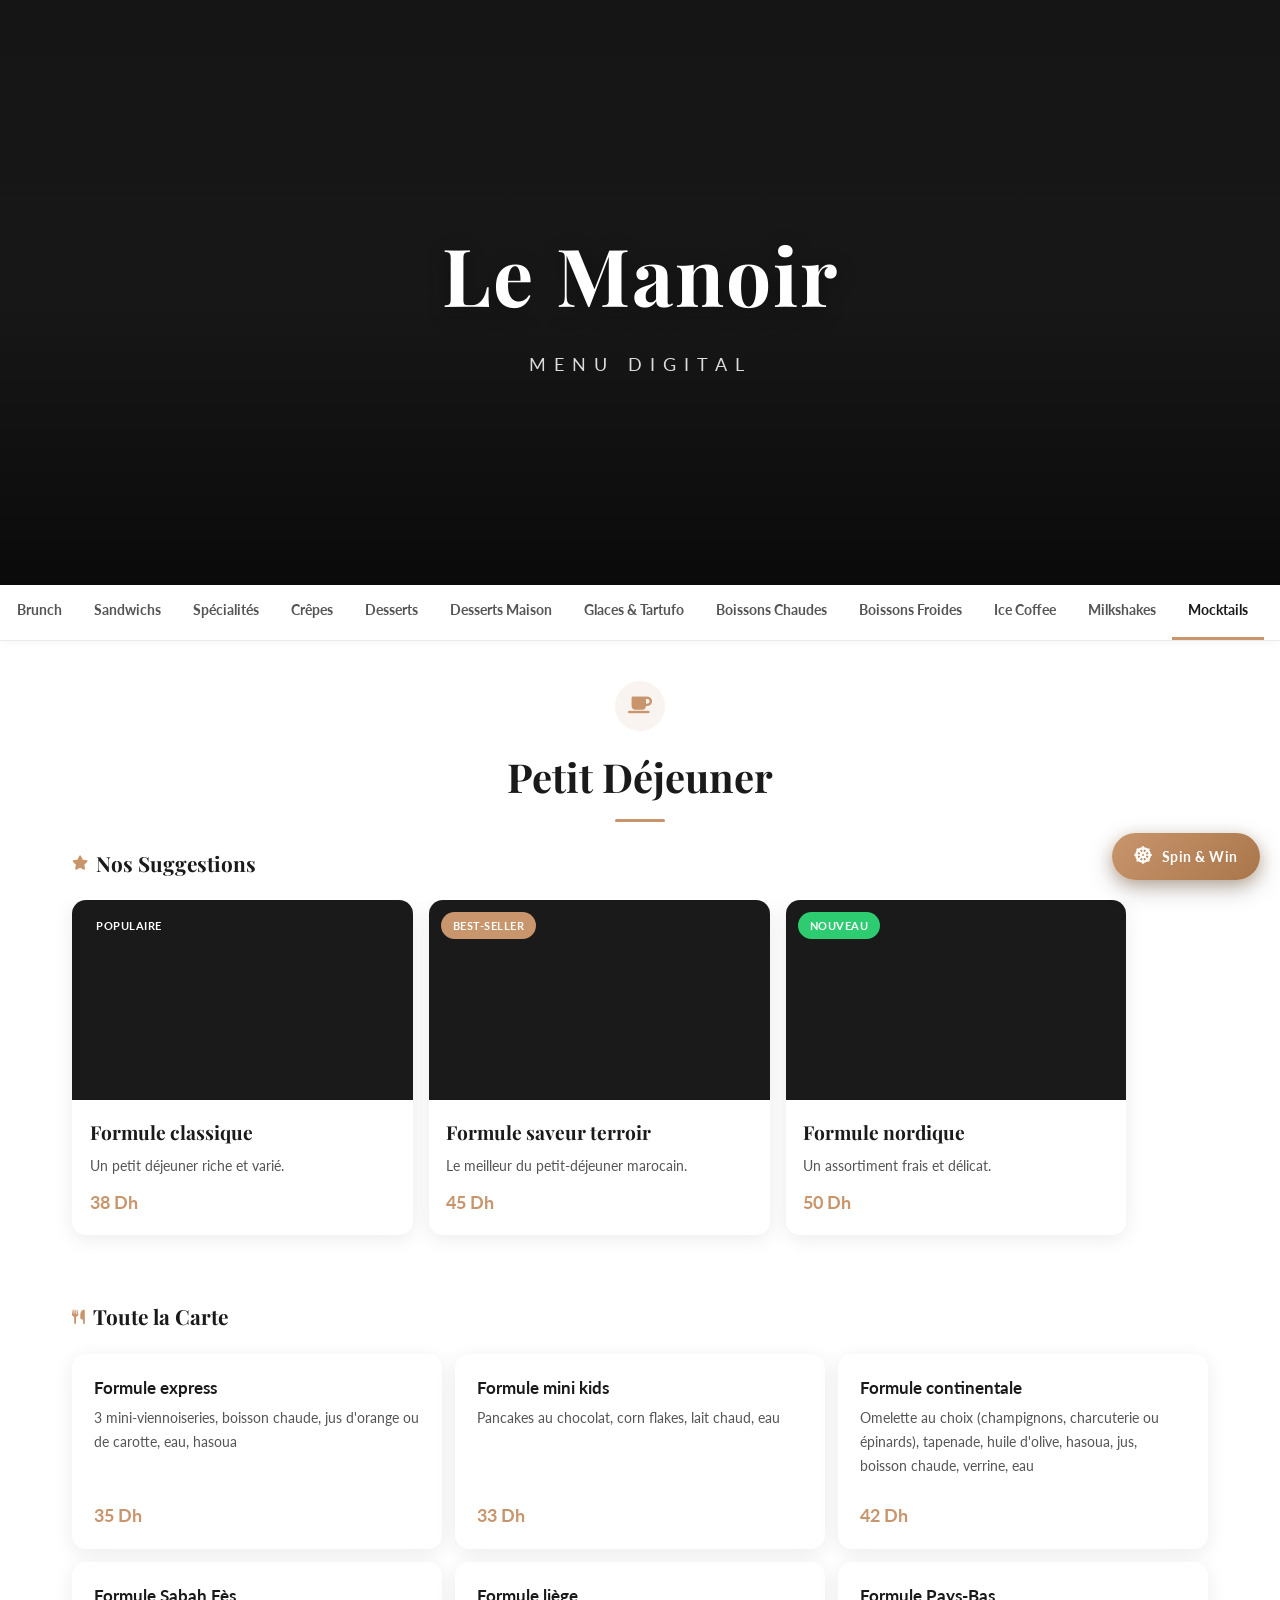
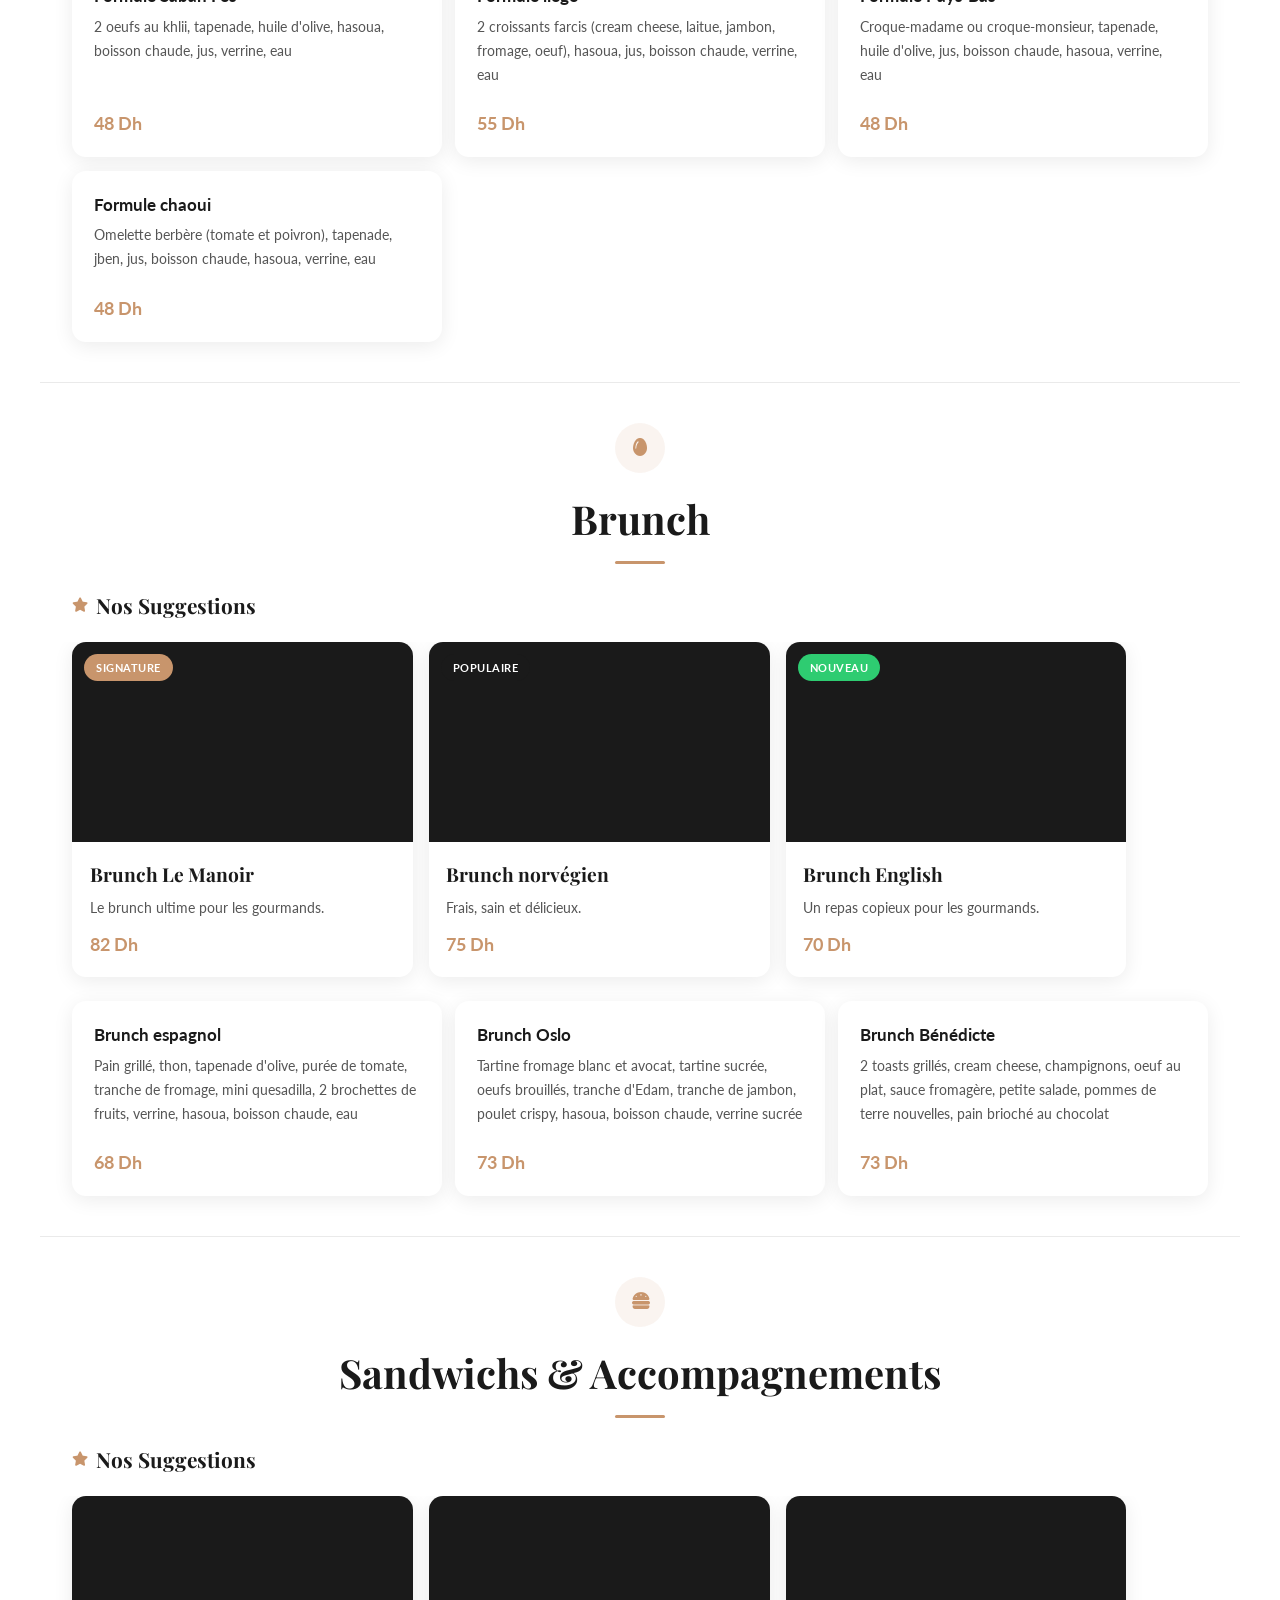
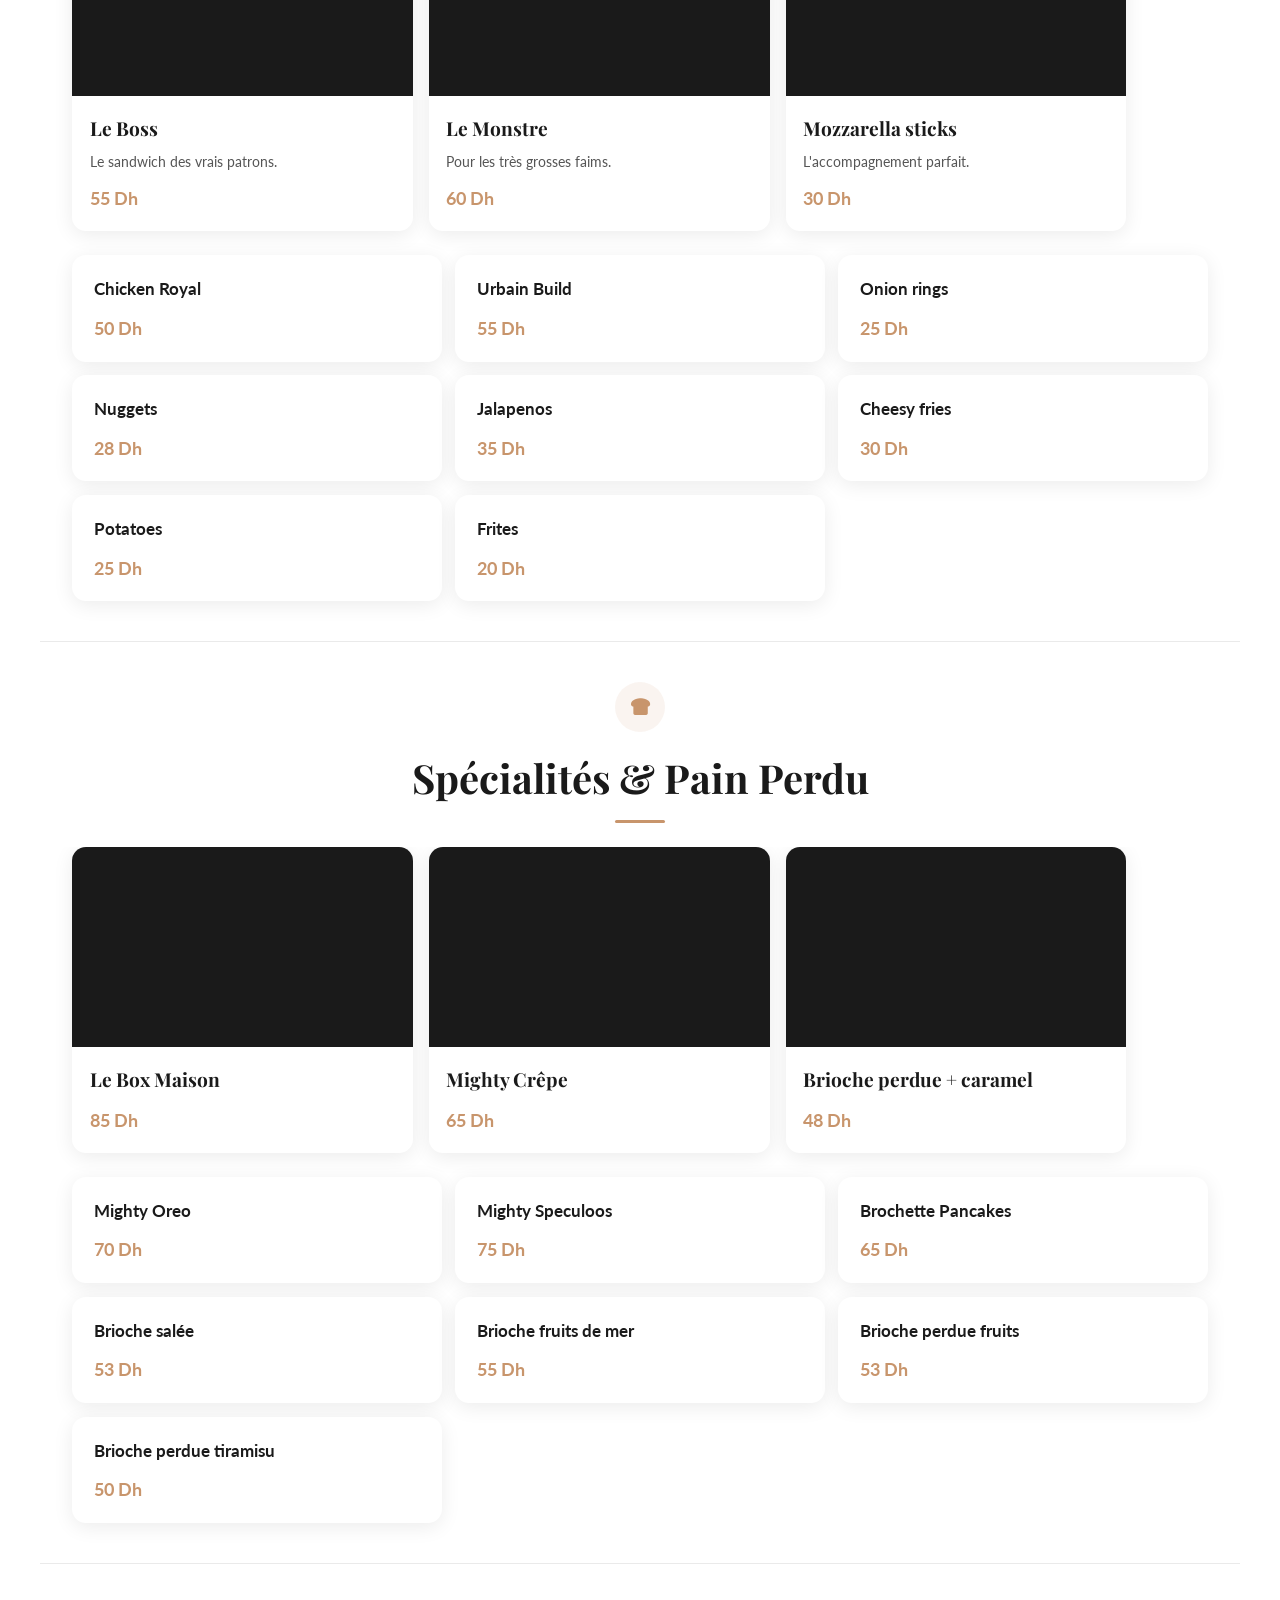
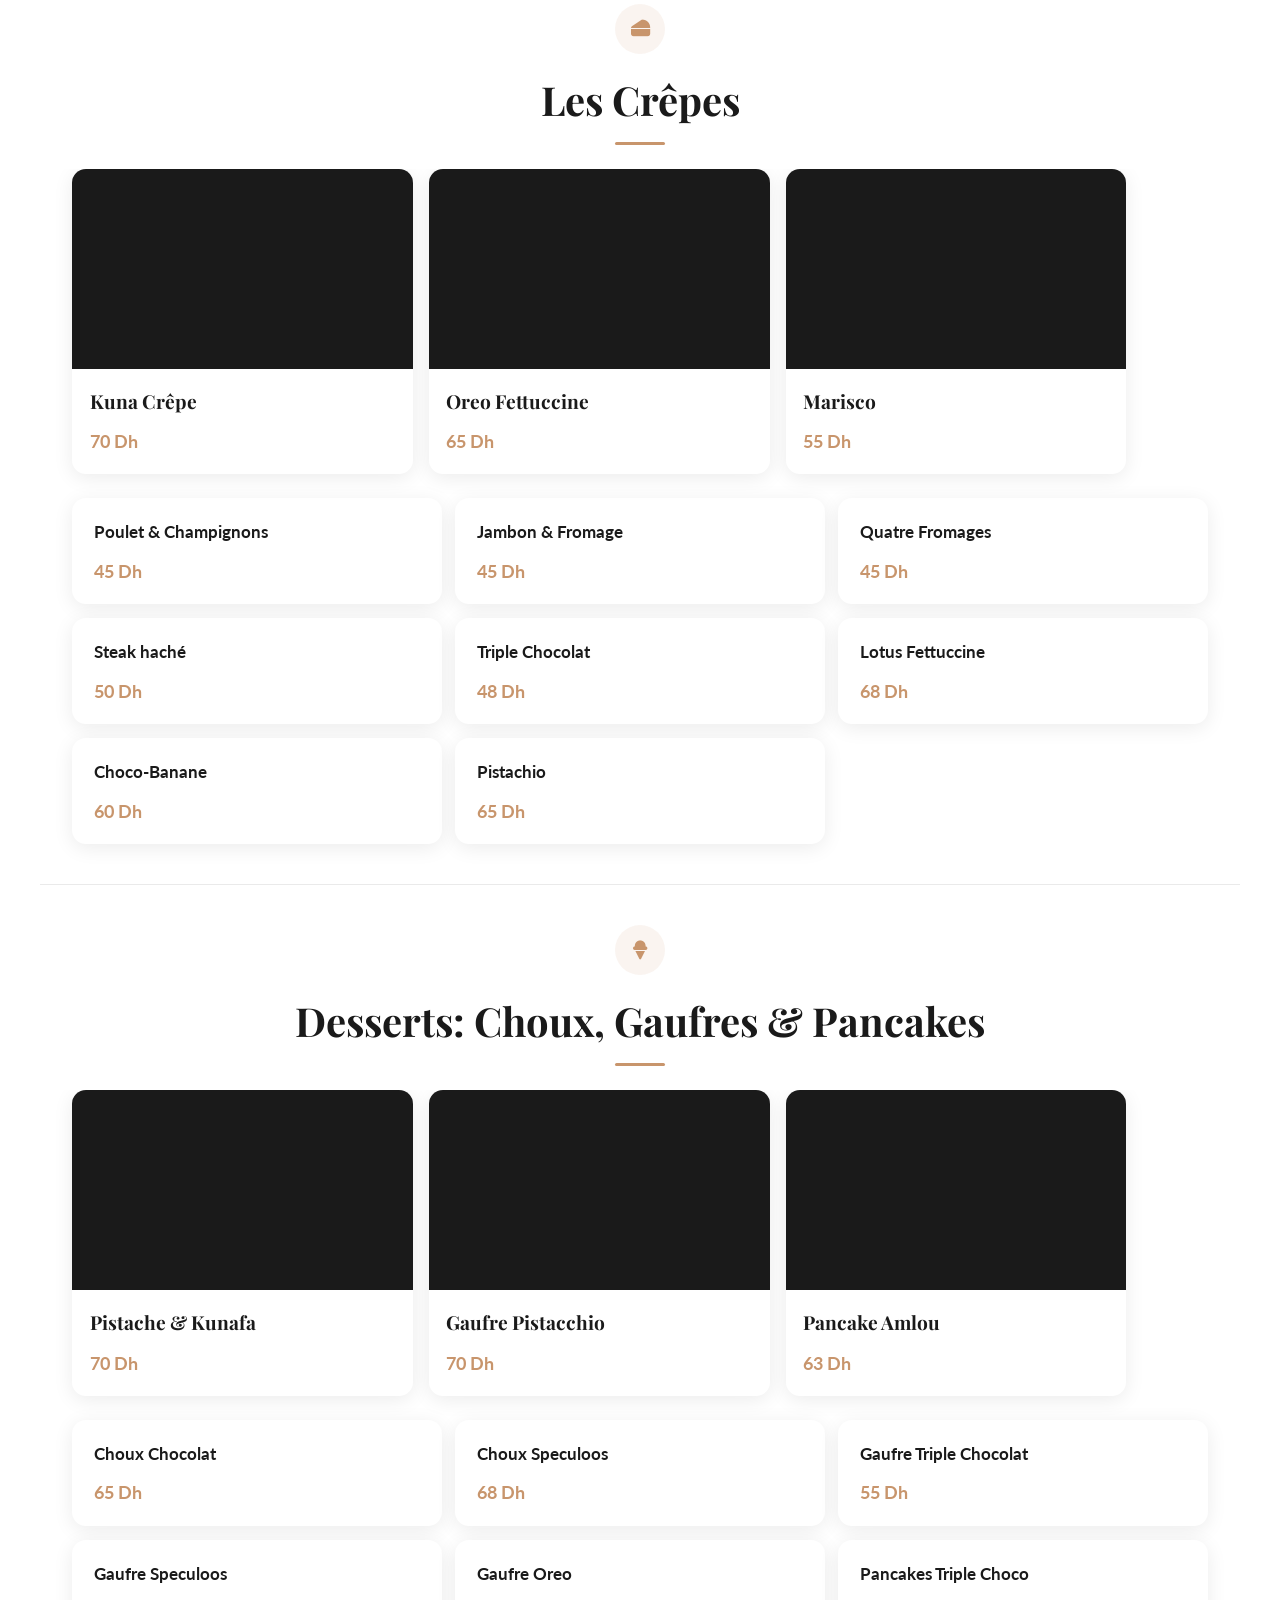
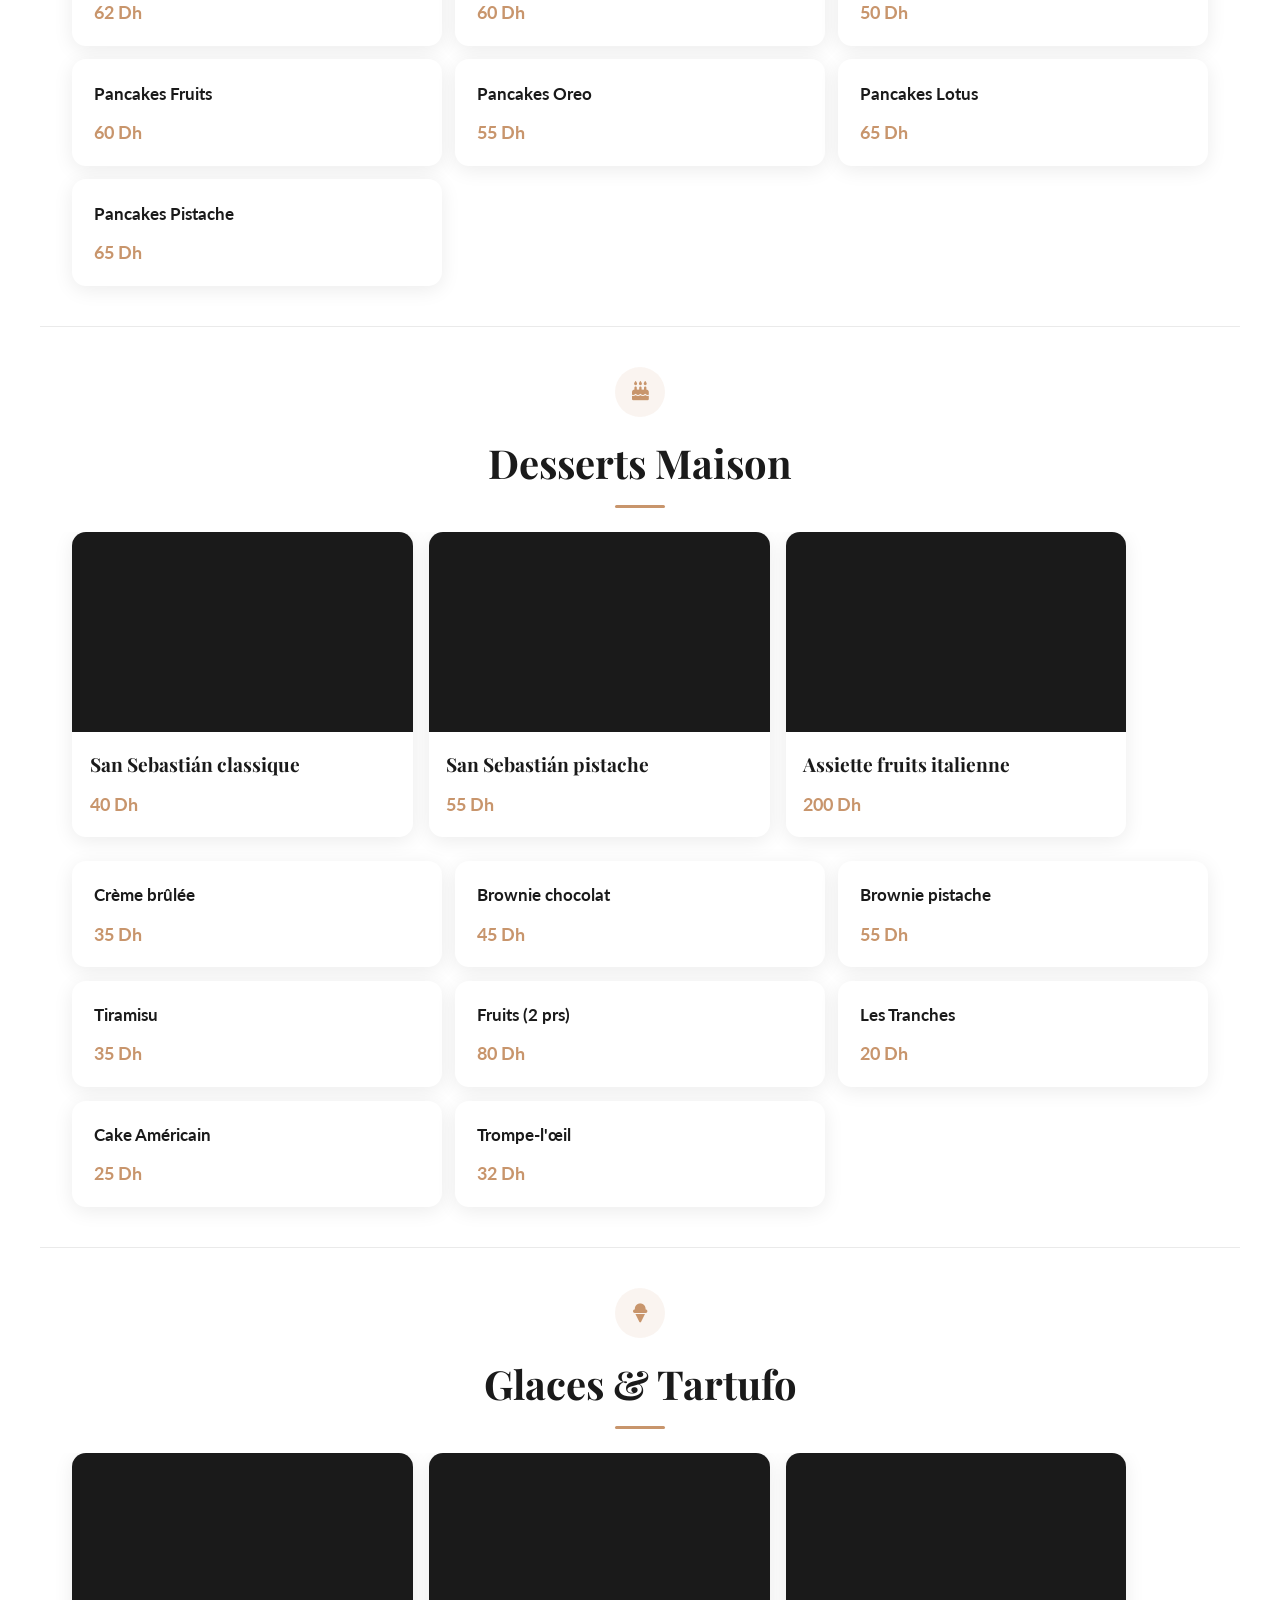
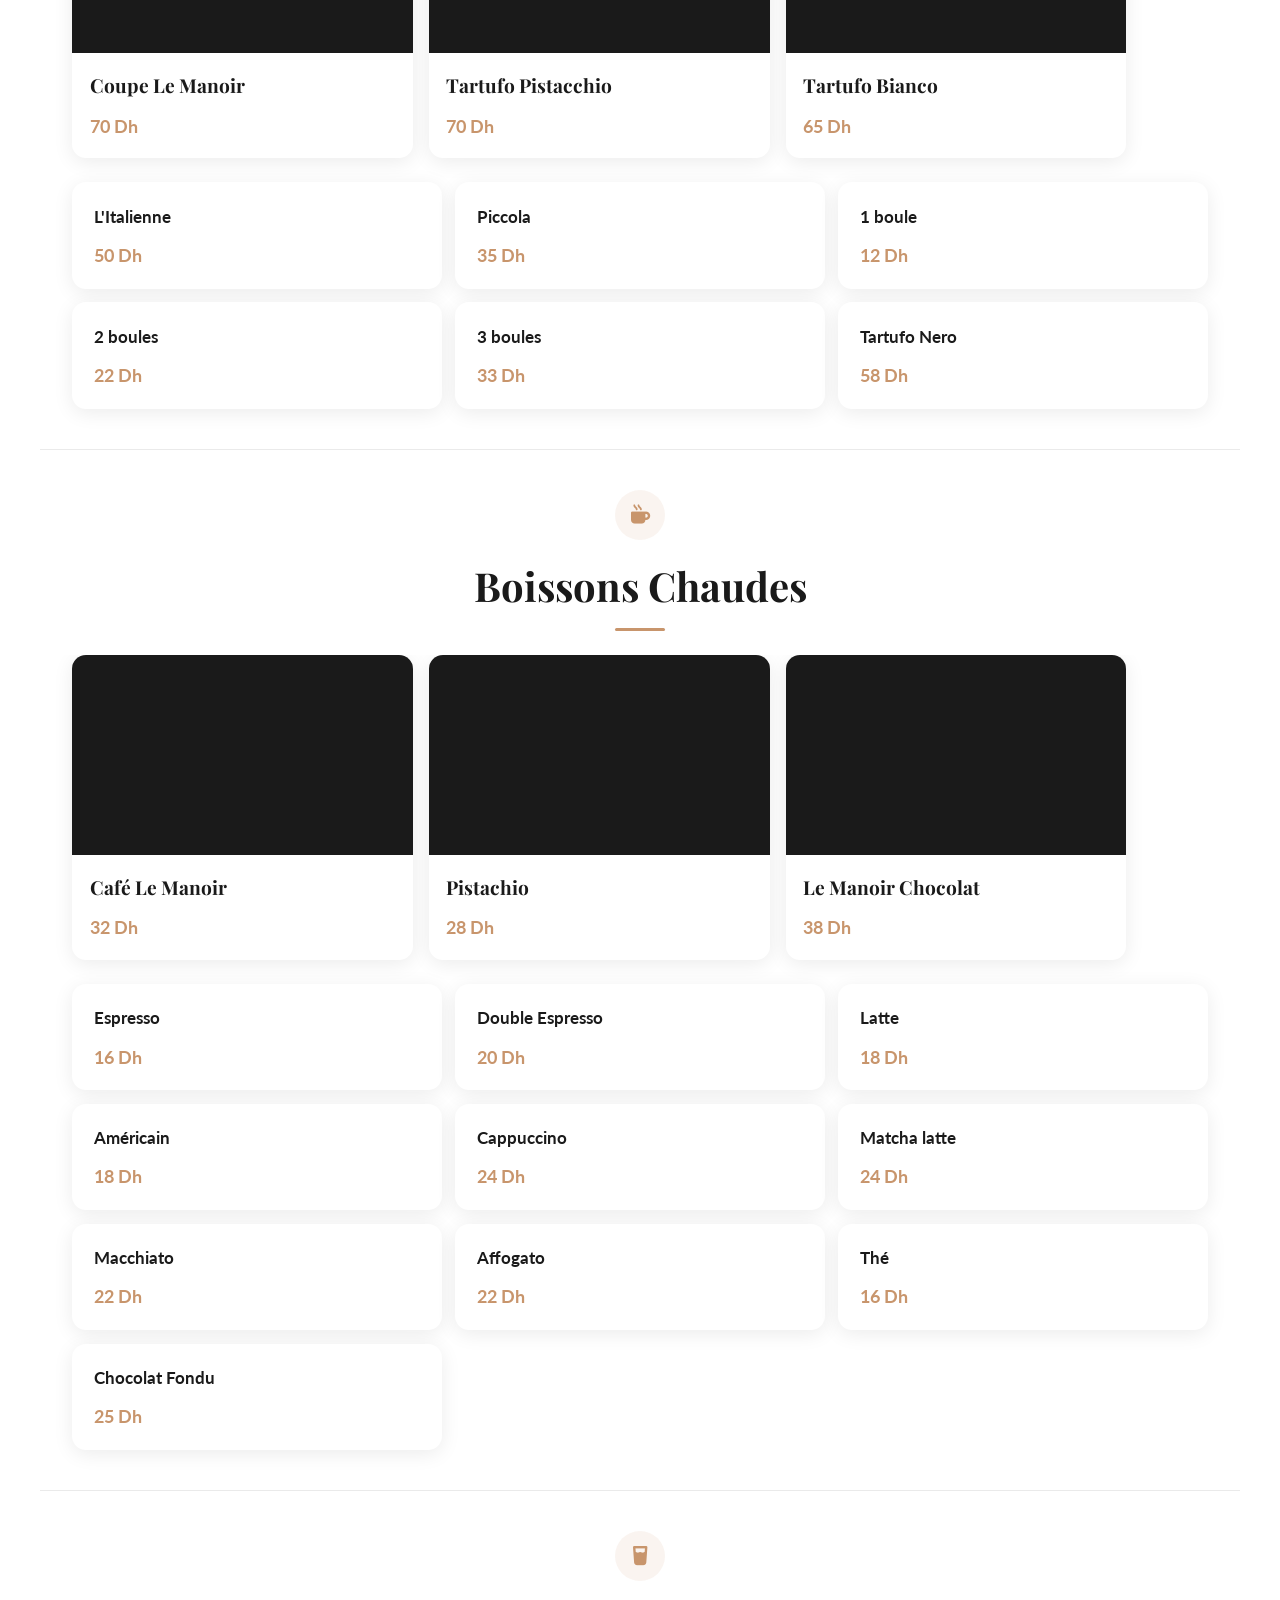
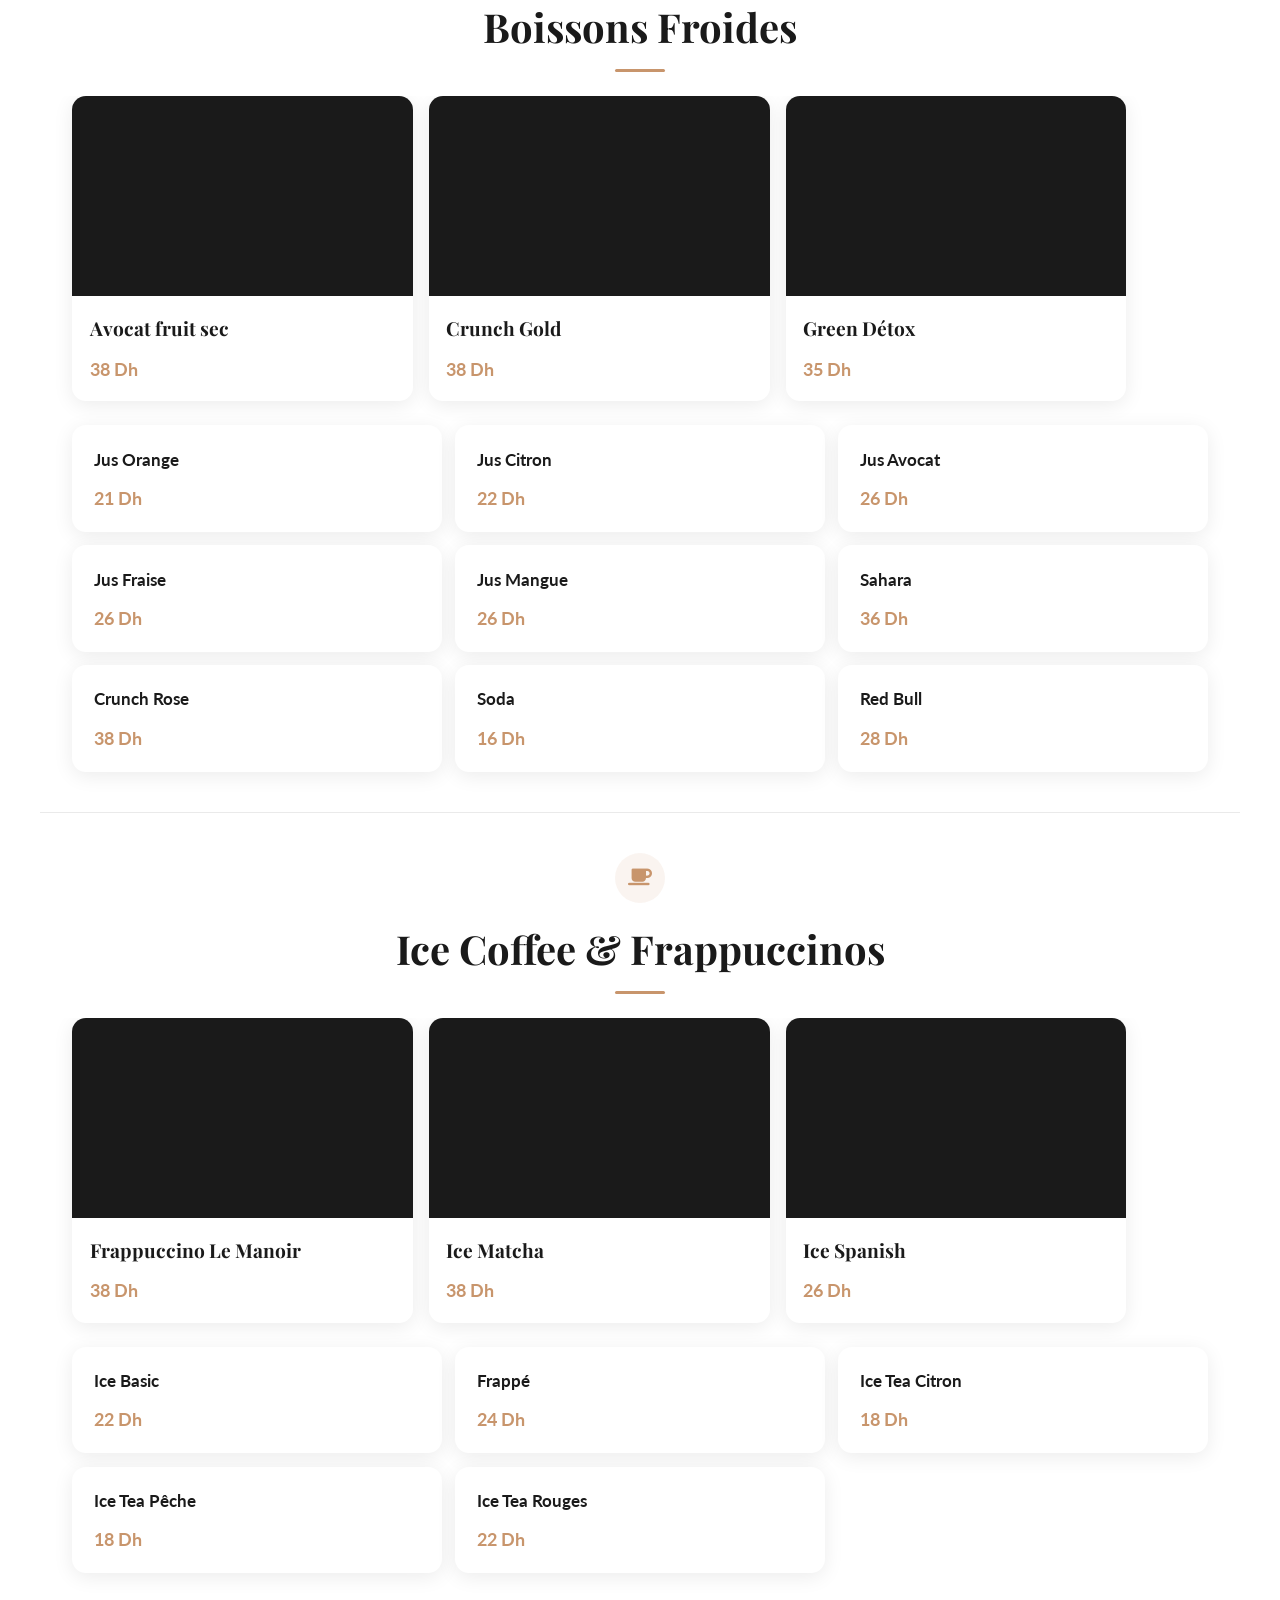
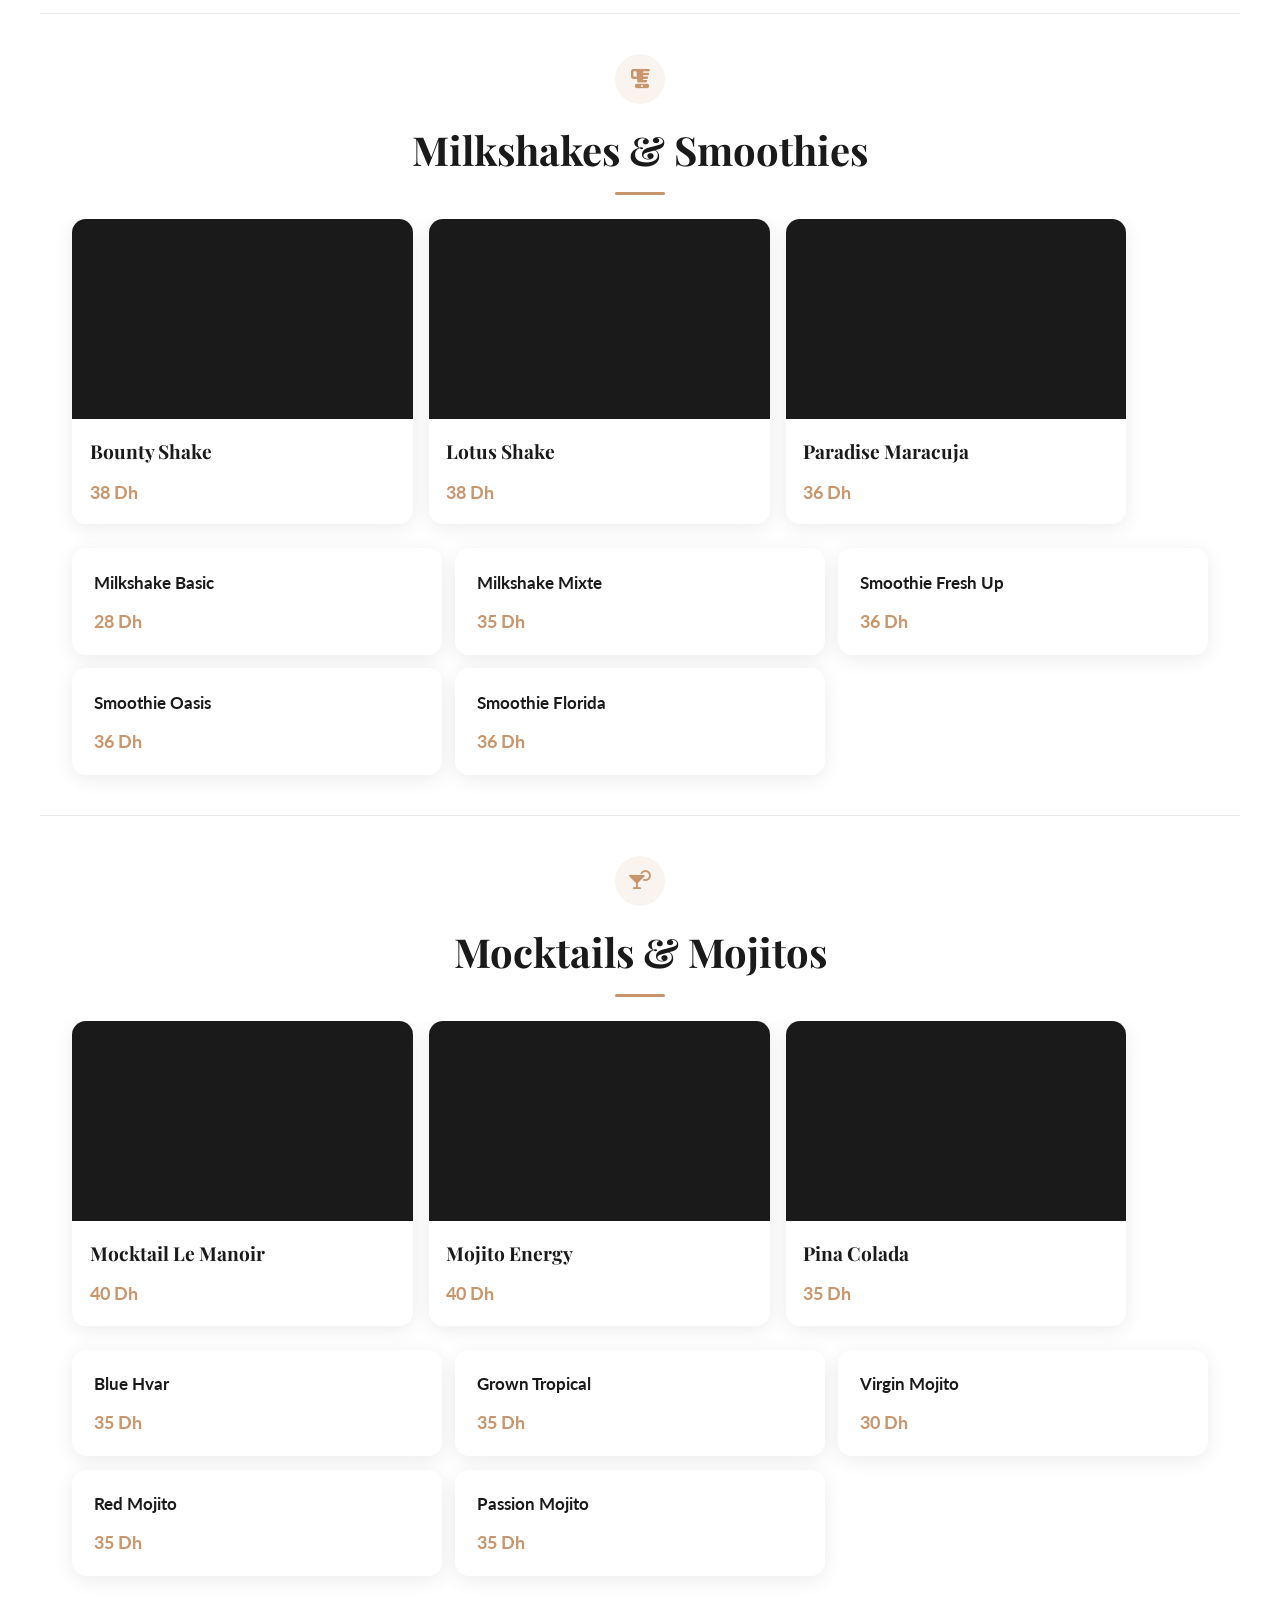
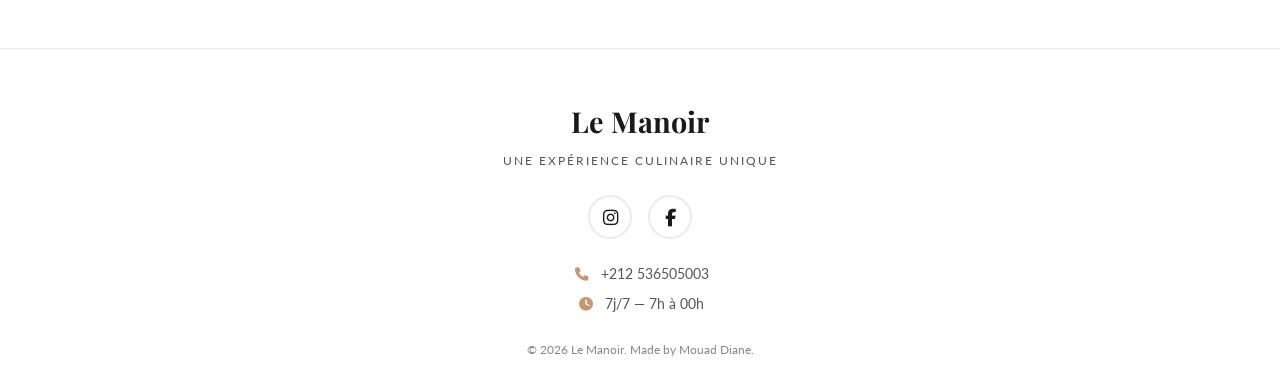
==== commit 7c633738: "style: CSS v2 du widget flottant + modal (specs exactes) - FAB: fixed bottom/right 20px, z-index 999" ====
--- a/index.html
+++ b/index.html
@@ -11,7 +11,7 @@
     <link href="https://fonts.googleapis.com/css2?family=Lato:wght@400;700&family=Playfair+Display:wght@700&display=swap" rel="stylesheet">
     <link rel="stylesheet" href="https://cdnjs.cloudflare.com/ajax/libs/font-awesome/6.2.1/css/all.min.css">
     <link href="https://unpkg.com/aos@2.3.1/dist/aos.css" rel="stylesheet">
-    <link rel="stylesheet" href="style.css">
+    <link rel="stylesheet" href="style.css?v=2">
     <style>
         video {
             object-fit: cover;
@@ -791,6 +791,6 @@
             }
         });
     </script>
-    <script src="script.js"></script>
+    <script src="script.js?v=2"></script>
 </body>
 </html>
--- a/style.css
+++ b/style.css
@@ -826,8 +826,7 @@
 }
 
 /* ==========================================================================
-   LA ROULETTE LE MANOIR  —  Floating Widget (FAB + Modal)
-   Palette dérivée des variables existantes (--accent, --surface, dark-mode)
+   LA ROULETTE LE MANOIR  —  Floating Widget (FAB + Modal)  [v2]
    ========================================================================== */
 
 :root {
@@ -848,60 +847,54 @@
     --wheel-rim-glow: rgba(200, 149, 108, 0.28);
 }
 
-/* ---------- Bouton flottant (FAB) ---------- */
+/* ============================ 1) Floating Action Button ================== */
 
 .roulette-fab {
     position: fixed;
-    right: 22px;
-    bottom: 25px;
-    z-index: 60;
+    bottom: 20px;
+    right: 20px;
+    z-index: 9999;
     display: inline-flex;
     align-items: center;
     gap: 0.55rem;
-    padding: 0.85rem 1.3rem;
+    padding: 0.9rem 1.4rem;
     border: none;
-    border-radius: 999px;
+    border-radius: 50px;
     background: linear-gradient(135deg, var(--accent), #A9764C);
     color: #fff;
     font-family: var(--font-body);
     font-weight: 700;
-    font-size: 0.85rem;
-    letter-spacing: 0.6px;
+    font-size: 0.9rem;
+    letter-spacing: 0.5px;
     cursor: pointer;
-    box-shadow: 0 12px 30px rgba(200, 149, 108, 0.45);
+    box-shadow: 0 8px 24px rgba(0, 0, 0, 0.25), 0 4px 14px rgba(200, 149, 108, 0.4);
     transition: transform var(--transition), box-shadow var(--transition);
     animation: fabPulse 2.6s ease-in-out infinite;
 }
 
-.roulette-fab i {
-    font-size: 1.1rem;
-    animation: slowSpin 8s linear infinite;
-}
-
-.roulette-fab:hover {
-    transform: translateY(-4px) scale(1.03);
-    box-shadow: 0 16px 40px rgba(200, 149, 108, 0.55);
-}
-
-.roulette-fab:active {
-    transform: scale(0.97);
-}
+.roulette-fab i { font-size: 1.15rem; animation: slowSpin 8s linear infinite; }
+.roulette-fab:hover { transform: translateY(-4px) scale(1.03); box-shadow: 0 14px 34px rgba(200,149,108,0.5); }
+.roulette-fab:active { transform: scale(0.97); }
 
 @keyframes fabPulse {
-    0%, 100% { box-shadow: 0 12px 30px rgba(200, 149, 108, 0.45); }
-    50%      { box-shadow: 0 12px 30px rgba(200, 149, 108, 0.7); }
-}
-
-/* ---------- Modal ---------- */
+    0%, 100% { box-shadow: 0 8px 24px rgba(0,0,0,0.25), 0 4px 14px rgba(200,149,108,0.4); }
+    50%      { box-shadow: 0 8px 24px rgba(0,0,0,0.25), 0 6px 22px rgba(200,149,108,0.7); }
+}
+
+/* ============================ 2) Modal Container ========================= */
 
 .roulette-modal {
     position: fixed;
-    inset: 0;
-    z-index: 1000;
-    display: grid;
-    place-items: center;
+    top: 0;
+    left: 0;
+    width: 100vw;
+    height: 100vh;
+    z-index: 10000;
+    display: flex;
+    align-items: center;
+    justify-content: center;
     padding: 1rem;
-    background: rgba(0, 0, 0, 0.72);
+    background: rgba(0, 0, 0, 0.7);
     backdrop-filter: blur(8px);
     -webkit-backdrop-filter: blur(8px);
     opacity: 0;
@@ -909,34 +902,34 @@
     transition: opacity 0.3s ease, visibility 0.3s ease;
 }
 
-.roulette-modal.open {
-    opacity: 1;
-    visibility: visible;
-}
+.roulette-modal.open { opacity: 1; visibility: visible; }
+
+/* ============================ 3) Modal Content Box ======================= */
 
 .rm-panel {
     position: relative;
-    width: min(520px, 100%);
-    max-height: min(92vh, 900px);
+    width: 100%;
+    max-width: 500px;
+    max-height: 90vh;
     overflow-y: auto;
     background: var(--surface);
-    border-radius: var(--radius);
+    border-radius: 20px;
+    padding: 2rem;
     box-shadow: 0 24px 70px rgba(0, 0, 0, 0.4);
-    padding: 1.6rem 1.4rem 1.8rem;
     transform: scale(0.92) translateY(24px);
     transition: transform 0.4s cubic-bezier(0.34, 1.56, 0.64, 1);
 }
 
-.roulette-modal.open .rm-panel {
-    transform: scale(1) translateY(0);
-}
+.roulette-modal.open .rm-panel { transform: scale(1) translateY(0); }
+
+body.dark-mode .rm-panel { background: var(--surface); }
 
 .rm-close {
     position: absolute;
-    top: 12px;
-    right: 12px;
-    width: 36px;
-    height: 36px;
+    top: 15px;
+    right: 20px;
+    width: 38px;
+    height: 38px;
     border: none;
     border-radius: 50%;
     background: var(--accent-light);
@@ -948,341 +941,143 @@
     z-index: 2;
     transition: all var(--transition);
 }
-
-.rm-close:hover {
-    background: var(--accent);
-    color: #fff;
-    transform: rotate(90deg);
-}
-
-.rm-header {
-    text-align: center;
-    margin-bottom: 1.2rem;
-}
-
-.rm-header h2 {
-    font-family: var(--font-display);
-    font-size: 1.7rem;
-    margin: 0.4rem 0 0.5rem;
-}
+.rm-close:hover { background: var(--accent); color: #fff; transform: rotate(90deg); }
+
+.rm-header { text-align: center; margin-bottom: 1.2rem; }
+.rm-header h2 { font-family: var(--font-display); font-size: 1.7rem; margin: 0.4rem 0 0.5rem; }
+
+/* ============================ 4) Corps / étapes ========================== */
 
 .rm-body {
     display: flex;
     flex-direction: column;
-    gap: 1.1rem;
-}
-
-/* ---------- Écrans ---------- */
-
-.rm-screen {
-    display: none;
-}
-
-.rm-screen.is-active {
-    display: block;
-    animation: screenIn 0.35s ease both;
-}
-
-@keyframes screenIn {
-    from { opacity: 0; transform: translateY(12px); }
-    to   { opacity: 1; transform: translateY(0); }
-}
-
-.rm-question {
-    text-align: center;
-    font-family: var(--font-display);
-    font-size: 1.25rem;
-    margin-bottom: 1rem;
-}
-
-.rm-field-label {
-    text-align: center;
-    font-size: 0.7rem;
-    font-weight: 700;
-    letter-spacing: 2px;
-    text-transform: uppercase;
-    color: var(--secondary-text);
-    margin: 0.9rem 0 0.5rem;
-}
-
-.rm-actions {
-    display: flex;
-    justify-content: center;
-    gap: 0.6rem;
-    flex-wrap: wrap;
-}
-
-.rm-actions.col {
-    flex-direction: column;
-    align-items: stretch;
-}
-
-/* ---------- Choix du mode ---------- */
-
-.rm-mode-row {
-    display: flex;
-    gap: 0.8rem;
-    justify-content: center;
-}
-
+    align-items: center;
+    gap: 15px;
+}
+
+.rm-screen { display: none; width: 100%; }
+.rm-screen.is-active { display: block; animation: screenIn 0.35s ease both; }
+
+@keyframes screenIn { from { opacity: 0; transform: translateY(12px); } to { opacity: 1; transform: none; } }
+
+.rm-question { text-align: center; font-family: var(--font-display); font-size: 1.25rem; margin: 0 0 0.6rem; }
+.rm-field-label { text-align: center; font-size: 0.7rem; font-weight: 700; letter-spacing: 2px; text-transform: uppercase; color: var(--secondary-text); margin: 0.4rem 0 0.4rem; }
+.rm-actions { display: flex; justify-content: center; gap: 0.6rem; flex-wrap: wrap; width: 100%; }
+.rm-actions.col { flex-direction: column; align-items: stretch; }
+
+/* ---- choix du mode ---- */
+.rm-mode-row { display: flex; gap: 0.8rem; justify-content: center; width: 100%; }
 .mode-btn {
     flex: 1 1 130px;
-    display: flex;
-    flex-direction: column;
-    align-items: center;
-    gap: 0.45rem;
+    display: flex; flex-direction: column; align-items: center; gap: 0.45rem;
     padding: 1.1rem 0.8rem;
     background: var(--background);
     border: 2px solid var(--border-color);
     border-radius: var(--radius);
     color: var(--primary-text);
-    font-weight: 700;
+    font-family: var(--font-body); font-weight: 700; font-size: 0.95rem;
     cursor: pointer;
     transition: all var(--transition);
 }
-
-.mode-btn i {
-    font-size: 1.5rem;
-    color: var(--accent);
-}
-
-.mode-btn:hover {
-    transform: translateY(-4px);
-    border-color: var(--accent);
-    box-shadow: var(--shadow-hover);
-}
-
-/* ---------- Stepper taille de groupe ---------- */
-
-.rm-stepper {
-    display: flex;
-    align-items: center;
-    justify-content: center;
-    gap: 1.2rem;
-}
-
+.mode-btn i { font-size: 1.5rem; color: var(--accent); }
+.mode-btn:hover { transform: translateY(-4px); border-color: var(--accent); box-shadow: var(--shadow-hover); }
+
+/* ---- stepper ---- */
+.rm-stepper { display: flex; align-items: center; justify-content: center; gap: 1.2rem; }
 .rm-stepper button {
-    width: 46px;
-    height: 46px;
-    border-radius: 50%;
-    border: 2px solid var(--accent);
-    background: transparent;
-    color: var(--accent);
-    font-size: 1.3rem;
-    font-weight: 700;
-    cursor: pointer;
-    transition: all var(--transition);
-}
-
-.rm-stepper button:hover {
-    background: var(--accent);
-    color: #fff;
-}
-
-#gs-value {
-    font-family: var(--font-display);
-    font-size: 2.2rem;
-    min-width: 2ch;
-    text-align: center;
-    color: var(--accent);
-}
-
-/* ---------- Info du tour ---------- */
-
-.rm-turn-info {
-    text-align: center;
-    font-family: var(--font-display);
-    font-size: 1.3rem;
-    color: var(--primary-text);
-}
-
-.rm-turn-info strong {
-    color: var(--accent);
-}
-
-/* ---------- Sélecteur de service ---------- */
-
-.roulette-periods {
-    display: flex;
-    gap: 0.5rem;
-    justify-content: center;
-    flex-wrap: wrap;
-}
-
+    width: 46px; height: 46px; border-radius: 50%;
+    border: 2px solid var(--accent); background: transparent; color: var(--accent);
+    font-size: 1.3rem; font-weight: 700; cursor: pointer; transition: all var(--transition);
+}
+.rm-stepper button:hover { background: var(--accent); color: #fff; }
+#gs-value { font-family: var(--font-display); font-size: 2.2rem; min-width: 2ch; text-align: center; color: var(--accent); }
+
+/* ---- info du tour ---- */
+.rm-turn-info { text-align: center; font-family: var(--font-display); font-size: 1.3rem; color: var(--primary-text); }
+.rm-turn-info strong { color: var(--accent); }
+
+/* ---- période ---- */
+.roulette-periods { display: flex; gap: 0.5rem; justify-content: center; flex-wrap: wrap; width: 100%; }
 .period-chip {
-    flex: 1 1 96px;
-    max-width: 150px;
-    display: flex;
-    flex-direction: column;
-    align-items: center;
-    gap: 0.12rem;
+    flex: 1 1 96px; max-width: 150px;
+    display: flex; flex-direction: column; align-items: center; gap: 0.12rem;
     padding: 0.6rem 0.4rem 0.55rem;
-    background: var(--background);
-    border: 1px solid var(--border-color);
-    border-radius: var(--radius);
-    color: var(--secondary-text);
-    cursor: pointer;
-    box-shadow: var(--shadow);
-    transition: all var(--transition);
-}
-
-.period-chip i { font-size: 1rem; color: var(--accent); transition: color var(--transition); }
-.period-chip .period-name { font-weight: 700; font-size: 0.85rem; color: var(--primary-text); transition: color var(--transition); }
+    background: var(--background); border: 1px solid var(--border-color); border-radius: var(--radius);
+    color: var(--secondary-text); cursor: pointer; box-shadow: var(--shadow); transition: all var(--transition);
+}
+.period-chip i { font-size: 1rem; color: var(--accent); }
+.period-chip .period-name { font-weight: 700; font-size: 0.85rem; color: var(--primary-text); }
 .period-chip .period-time { font-size: 0.6rem; font-weight: 700; letter-spacing: 1px; text-transform: uppercase; opacity: 0.75; }
-
 .period-chip:hover { transform: translateY(-3px); border-color: var(--accent); }
-
 .period-chip.active { background: var(--accent); border-color: var(--accent); color: #fff; }
 .period-chip.active i, .period-chip.active .period-name { color: #fff; }
 .period-chip.active .period-time { color: rgba(255,255,255,0.85); opacity: 1; }
 
-/* ---------- La roue ---------- */
-
-.wheel-shell {
-    position: relative;
-    width: min(100%, 330px);
-    margin: 0.4rem auto 0.2rem;
-    display: none;
-}
-
+/* ---- roue ---- */
+.wheel-shell { position: relative; width: min(100%, 330px); margin: 0 auto; display: none; }
 .wheel-shell.show { display: block; }
-
 .wheel-frame {
-    position: relative;
-    width: 100%;
-    aspect-ratio: 1 / 1;
-    border-radius: 50%;
-    display: grid;
-    place-items: center;
-    box-shadow:
-        0 0 0 6px var(--wheel-rim-glow),
-        0 0 0 9px rgba(200, 149, 108, 0.12),
-        0 22px 50px rgba(0, 0, 0, 0.22);
-}
-
-#wheel-canvas { display: block; width: 100%; height: 100%; border-radius: 50%; }
+    position: relative; width: 100%; aspect-ratio: 1 / 1; border-radius: 50%;
+    display: grid; place-items: center;
+    box-shadow: 0 0 0 6px var(--wheel-rim-glow), 0 0 0 9px rgba(200,149,108,0.12), 0 22px 50px rgba(0,0,0,0.22);
+}
+#wheel-canvas { display: block; width: 100%; height: 100%; max-width: 100%; border-radius: 50%; }
 
 .wheel-pointer {
-    position: absolute;
-    top: -7px;
-    left: 50%;
-    transform: translateX(-50%);
-    transform-origin: 50% 0;
-    width: 0; height: 0;
-    border-left: 13px solid transparent;
-    border-right: 13px solid transparent;
-    border-top: 26px solid var(--accent);
-    filter: drop-shadow(0 3px 5px rgba(0,0,0,0.35));
-    z-index: 3;
-}
-
+    position: absolute; top: -7px; left: 50%; transform: translateX(-50%);
+    transform-origin: 50% 0; width: 0; height: 0;
+    border-left: 13px solid transparent; border-right: 13px solid transparent; border-top: 26px solid var(--accent);
+    filter: drop-shadow(0 3px 5px rgba(0,0,0,0.35)); z-index: 3;
+}
 .wheel-pointer.tick { animation: pointerTick 0.11s ease-out; }
-
-@keyframes pointerTick {
-    0%   { transform: translateX(-50%) rotate(0deg); }
-    45%  { transform: translateX(-50%) rotate(-13deg); }
-    100% { transform: translateX(-50%) rotate(0deg); }
-}
+@keyframes pointerTick { 0%{transform:translateX(-50%) rotate(0);}45%{transform:translateX(-50%) rotate(-13deg);}100%{transform:translateX(-50%) rotate(0);} }
 
 .wheel-hub {
-    position: absolute;
-    top: 50%; left: 50%;
-    transform: translate(-50%, -50%);
-    width: 26%; aspect-ratio: 1 / 1; min-width: 70px;
-    border-radius: 50%;
+    position: absolute; top: 50%; left: 50%; transform: translate(-50%,-50%);
+    width: 26%; aspect-ratio: 1/1; min-width: 70px; border-radius: 50%;
     border: 3px solid rgba(255,255,255,0.9);
     background: linear-gradient(145deg, #302A24, #141210);
-    color: var(--accent);
-    display: grid; place-items: center; align-content: center;
+    color: var(--accent); display: grid; place-items: center; align-content: center;
     cursor: pointer; z-index: 2;
     box-shadow: 0 8px 22px rgba(0,0,0,0.4), inset 0 2px 6px rgba(255,255,255,0.12);
     transition: transform var(--transition);
 }
-
 .wheel-hub:hover { transform: translate(-50%,-50%) scale(1.06); }
-.wheel-hub:active { transform: translate(-50%,-50%) scale(0.96); }
 .wheel-hub-label { font-family: var(--font-display); font-weight: 700; font-size: 1.05rem; letter-spacing: 2px; line-height: 1; }
 .wheel-hub-sub { font-size: 0.52rem; letter-spacing: 2px; text-transform: uppercase; opacity: 0.7; margin-top: 3px; }
 
-/* ---------- Bouton Spin ---------- */
-
+/* ---- spin btn ---- */
 .spin-btn {
-    position: relative;
-    overflow: hidden;
-    display: inline-flex;
-    align-items: center;
-    gap: 0.6rem;
-    padding: 0.85rem 1.8rem;
-    border: none;
-    border-radius: 999px;
-    background: linear-gradient(135deg, var(--accent), #A9764C);
-    color: #fff;
-    font-family: var(--font-body);
-    font-weight: 700;
-    font-size: 0.8rem;
-    letter-spacing: 1.2px;
-    text-transform: uppercase;
-    cursor: pointer;
-    box-shadow: 0 10px 28px rgba(200, 149, 108, 0.35);
+    display: inline-flex; align-items: center; gap: 0.6rem;
+    padding: 0.85rem 1.8rem; border: none; border-radius: 50px;
+    background: linear-gradient(135deg, var(--accent), #A9764C); color: #fff;
+    font-family: var(--font-body); font-weight: 700; font-size: 0.8rem; letter-spacing: 1.2px; text-transform: uppercase;
+    cursor: pointer; box-shadow: 0 10px 28px rgba(200,149,108,0.35);
     transition: transform var(--transition), box-shadow var(--transition), opacity var(--transition);
 }
-
 .spin-btn:hover { transform: translateY(-3px); box-shadow: 0 16px 36px rgba(200,149,108,0.45); }
-.spin-btn:active { transform: translateY(-1px) scale(0.98); }
 .spin-btn:disabled { opacity: 0.65; cursor: not-allowed; transform: none; }
 
-.roulette-hint {
-    text-align: center;
-    font-size: 0.7rem;
-    letter-spacing: 1.2px;
-    text-transform: uppercase;
-    color: var(--secondary-text);
-    opacity: 0.85;
-}
-
-/* ---------- Résultat ---------- */
-
-.rm-result { position: relative; margin-top: 0.4rem; }
-
+.roulette-hint { text-align: center; font-size: 0.7rem; letter-spacing: 1.2px; text-transform: uppercase; color: var(--secondary-text); opacity: 0.85; width: 100%; }
+
+/* ---- résultat ---- */
+.rm-result { width: 100%; margin-top: 0.2rem; }
 .result-reel { text-align: center; color: var(--secondary-text); padding: 0.6rem; }
 .result-reel.hidden { display: none; }
 .result-reel i { display: block; font-size: 2rem; color: var(--accent); margin-bottom: 0.5rem; animation: slowSpin 7s linear infinite; }
 #result-reel-text { font-family: var(--font-display); font-size: 1.2rem; color: var(--primary-text); min-height: 1.6em; overflow: hidden; }
 #result-reel-text.rolling { animation: reelFlick 0.12s ease-out; }
-
-@keyframes reelFlick {
-    from { opacity: 0.25; transform: translateY(9px); }
-    to   { opacity: 1; transform: translateY(0); }
-}
-
+@keyframes reelFlick { from { opacity: 0.25; transform: translateY(9px); } to { opacity: 1; transform: none; } }
 @keyframes slowSpin { to { transform: rotate(360deg); } }
 
-.result-card {
-    display: none;
-    background: var(--background);
-    border: 1px solid var(--border-color);
-    border-radius: var(--radius);
-    box-shadow: var(--shadow-hover);
-    overflow: hidden;
-}
-
+.result-card { display: none; width: 100%; background: var(--background); border: 1px solid var(--border-color); border-radius: var(--radius); box-shadow: var(--shadow-hover); overflow: hidden; }
 .result-card.visible { display: block; animation: resultPop 0.65s cubic-bezier(0.34,1.56,0.64,1) both; }
-
-@keyframes resultPop {
-    0%   { opacity: 0; transform: scale(0.86) translateY(26px); }
-    60%  { opacity: 1; transform: scale(1.03) translateY(-4px); }
-    100% { opacity: 1; transform: scale(1) translateY(0); }
-}
-
-.result-media { position: relative; aspect-ratio: 16 / 9; background: #141210; overflow: hidden; }
+@keyframes resultPop { 0%{opacity:0;transform:scale(0.86) translateY(26px);}60%{opacity:1;transform:scale(1.03) translateY(-4px);}100%{opacity:1;transform:none;} }
+
+.result-media { position: relative; aspect-ratio: 16/9; background: #141210; overflow: hidden; }
 .result-media video { position: absolute; inset: 0; width: 100%; height: 100%; object-fit: cover; opacity: 0; transition: opacity 0.55s ease; }
 .result-media.has-video video { opacity: 1; }
-.result-media-fallback {
-    position: absolute; inset: 0;
-    display: grid; place-content: center; justify-items: center; gap: 0.5rem;
-    color: var(--accent);
-    background: radial-gradient(circle at 50% 38%, rgba(200,149,108,0.22), rgba(20,18,16,0.96) 72%);
-}
+.result-media-fallback { position: absolute; inset: 0; display: grid; place-content: center; justify-items: center; gap: 0.5rem; color: var(--accent); background: radial-gradient(circle at 50% 38%, rgba(200,149,108,0.22), rgba(20,18,16,0.96) 72%); }
 .result-media.has-video .result-media-fallback { opacity: 0; }
 .result-media-fallback i { font-size: 2.2rem; opacity: 0.9; }
 .result-media-fallback span { font-size: 0.66rem; letter-spacing: 2px; text-transform: uppercase; color: rgba(255,255,255,0.7); }
@@ -1295,144 +1090,54 @@
 .result-origin { font-size: 0.64rem; font-weight: 700; letter-spacing: 1.2px; text-transform: uppercase; padding: 4px 11px; border-radius: 20px; background: var(--accent-light); color: var(--accent); }
 .result-desc { font-size: 0.88rem; color: var(--secondary-text); }
 .result-desc:empty { display: none; }
-
 .result-actions { display: flex; gap: 0.6rem; flex-wrap: wrap; margin-top: 1rem; }
 
 .result-btn {
-    flex: 1 1 130px;
-    display: inline-flex; align-items: center; justify-content: center; gap: 0.5rem;
-    padding: 0.65rem 0.9rem;
-    border-radius: 999px;
-    border: 2px solid var(--accent);
-    background: var(--accent);
-    color: #fff;
-    font-weight: 700; font-size: 0.75rem; letter-spacing: 0.6px; text-transform: uppercase;
-    cursor: pointer;
-    transition: all var(--transition);
+    flex: 1 1 130px; display: inline-flex; align-items: center; justify-content: center; gap: 0.5rem;
+    padding: 0.65rem 0.9rem; border-radius: 50px; border: 2px solid var(--accent);
+    background: var(--accent); color: #fff; font-family: var(--font-body); font-weight: 700; font-size: 0.75rem; letter-spacing: 0.6px; text-transform: uppercase;
+    cursor: pointer; transition: all var(--transition);
 }
 .result-btn:hover { transform: translateY(-3px); box-shadow: 0 10px 24px rgba(200,149,108,0.35); }
 .result-btn.ghost { background: transparent; color: var(--accent); }
 .result-btn.ghost:hover { background: var(--accent-light); }
 
-/* ---------- Résumé de la table ---------- */
-
-.sum-list {
-    list-style: none;
-    margin: 0 0 1rem;
-    display: flex;
-    flex-direction: column;
-    gap: 0.5rem;
-}
-
-.sum-list li {
-    display: flex;
-    align-items: center;
-    justify-content: space-between;
-    gap: 0.8rem;
-    background: var(--background);
-    border: 1px solid var(--border-color);
-    border-radius: 10px;
-    padding: 0.6rem 0.9rem;
-    animation: screenIn 0.3s ease both;
-}
-
+/* ---- résumé ---- */
+.sum-list { list-style: none; margin: 0 0 1rem; display: flex; flex-direction: column; gap: 0.5rem; width: 100%; }
+.sum-list li { display: flex; align-items: center; justify-content: space-between; gap: 0.8rem; background: var(--background); border: 1px solid var(--border-color); border-radius: 10px; padding: 0.6rem 0.9rem; animation: screenIn 0.3s ease both; }
 .sum-list .sum-player { font-weight: 700; font-size: 0.85rem; color: var(--accent); white-space: nowrap; }
 .sum-list .sum-dish { flex: 1; font-size: 0.9rem; color: var(--primary-text); }
 .sum-list .sum-price { font-weight: 700; font-size: 0.9rem; color: var(--secondary-text); white-space: nowrap; }
 
-.sum-total {
-    display: flex;
-    align-items: center;
-    justify-content: space-between;
-    background: var(--accent-light);
-    border: 1px dashed var(--accent);
-    border-radius: 12px;
-    padding: 0.8rem 1rem;
-    margin-bottom: 1.1rem;
-}
-
+.sum-total { display: flex; align-items: center; justify-content: space-between; background: var(--accent-light); border: 1px dashed var(--accent); border-radius: 12px; padding: 0.8rem 1rem; margin-bottom: 1.1rem; width: 100%; }
 .sum-total span { font-size: 0.8rem; font-weight: 700; letter-spacing: 1.5px; text-transform: uppercase; color: var(--secondary-text); }
 .sum-total strong { font-family: var(--font-display); font-size: 1.5rem; color: var(--accent); }
 
-/* ---------- Qui paye ---------- */
-
-.pay-names {
-    display: flex;
-    flex-wrap: wrap;
-    gap: 0.5rem;
-    justify-content: center;
-}
-
+/* ---- qui paye ---- */
+.pay-names { display: flex; flex-wrap: wrap; gap: 0.5rem; justify-content: center; width: 100%; }
 .pay-names input {
-    width: 120px;
-    padding: 0.5rem 0.7rem;
-    border-radius: 10px;
-    border: 1px solid var(--border-color);
-    background: var(--background);
-    color: var(--primary-text);
-    font-family: var(--font-body);
-    font-size: 0.88rem;
-    text-align: center;
-    transition: border-color var(--transition);
-}
-
+    width: 120px; padding: 0.55rem 0.7rem; border-radius: 10px;
+    border: 1px solid var(--border-color); background: var(--background); color: var(--primary-text);
+    font-family: var(--font-body); font-size: 0.88rem; text-align: center; transition: border-color var(--transition);
+}
 .pay-names input:focus { outline: none; border-color: var(--accent); }
 
-.pay-count {
-    display: flex;
-    gap: 0.6rem;
-    justify-content: center;
-}
-
-.paycount-btn {
-    width: 46px; height: 46px;
-    border-radius: 50%;
-    border: 2px solid var(--border-color);
-    background: var(--background);
-    color: var(--primary-text);
-    font-weight: 700; font-size: 1.1rem;
-    cursor: pointer;
-    transition: all var(--transition);
-}
-
+.pay-count { display: flex; gap: 0.6rem; justify-content: center; }
+.paycount-btn { width: 46px; height: 46px; border-radius: 50%; border: 2px solid var(--border-color); background: var(--background); color: var(--primary-text); font-weight: 700; font-size: 1.1rem; cursor: pointer; transition: all var(--transition); }
 .paycount-btn.is-active { background: var(--accent); border-color: var(--accent); color: #fff; }
 
-.pay-result {
-    margin-top: 1rem;
-    text-align: center;
-    font-family: var(--font-display);
-    font-size: 1.3rem;
-    color: var(--primary-text);
-    min-height: 1.6em;
-    position: relative;
-}
-
+.pay-result { margin-top: 0.6rem; text-align: center; font-family: var(--font-display); font-size: 1.3rem; color: var(--primary-text); min-height: 1.6em; position: relative; width: 100%; }
 .pay-result .win { color: var(--accent); animation: resultPop 0.6s cubic-bezier(0.34,1.56,0.64,1) both; display: inline-block; }
 
-/* ---------- Confetti ---------- */
-
-.confetti-piece {
-    position: absolute;
-    top: -10px;
-    width: 8px; height: 14px;
-    border-radius: 2px;
-    opacity: 0.95;
-    pointer-events: none;
-    animation: confettiFall linear forwards;
-}
-
-@keyframes confettiFall {
-    to { transform: translateY(420px) rotate(720deg); opacity: 0; }
-}
-
-/* ---------- Responsive ---------- */
-
+.confetti-piece { position: absolute; top: -10px; width: 8px; height: 14px; border-radius: 2px; opacity: 0.95; pointer-events: none; animation: confettiFall linear forwards; }
+@keyframes confettiFall { to { transform: translateY(420px) rotate(720deg); opacity: 0; } }
+
+/* ---- responsive ---- */
 @media (max-width: 420px) {
-    .roulette-fab { right: 14px; bottom: 16px; padding: 0.75rem 1.05rem; }
+    .roulette-fab { right: 14px; bottom: 16px; padding: 0.8rem 1.05rem; }
     .fab-label { display: none; }
     .roulette-fab { border-radius: 50%; }
-    .rm-panel { padding: 1.3rem 1rem 1.5rem; }
-    .mode-btn { flex: 1 1 100px; }
+    .rm-panel { padding: 1.4rem 1rem 1.5rem; }
 }
 
 @media (prefers-reduced-motion: reduce) {
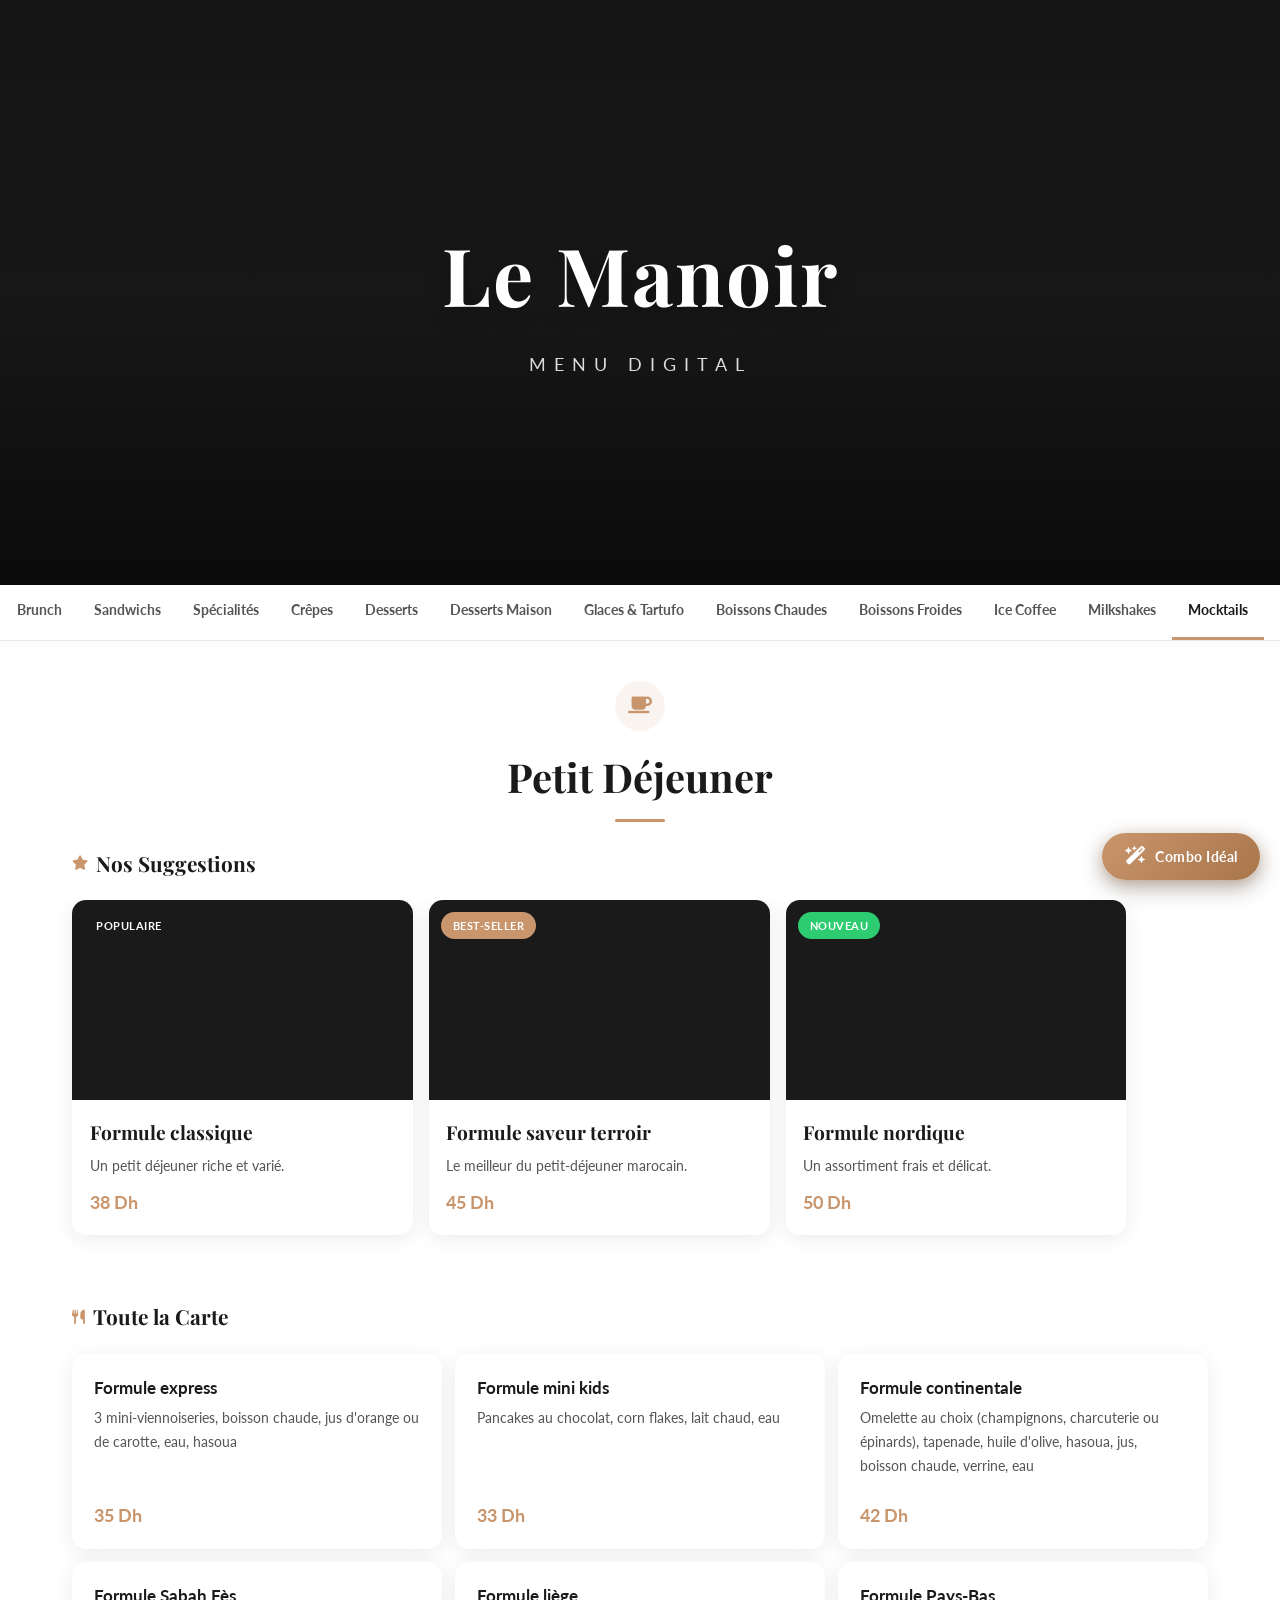
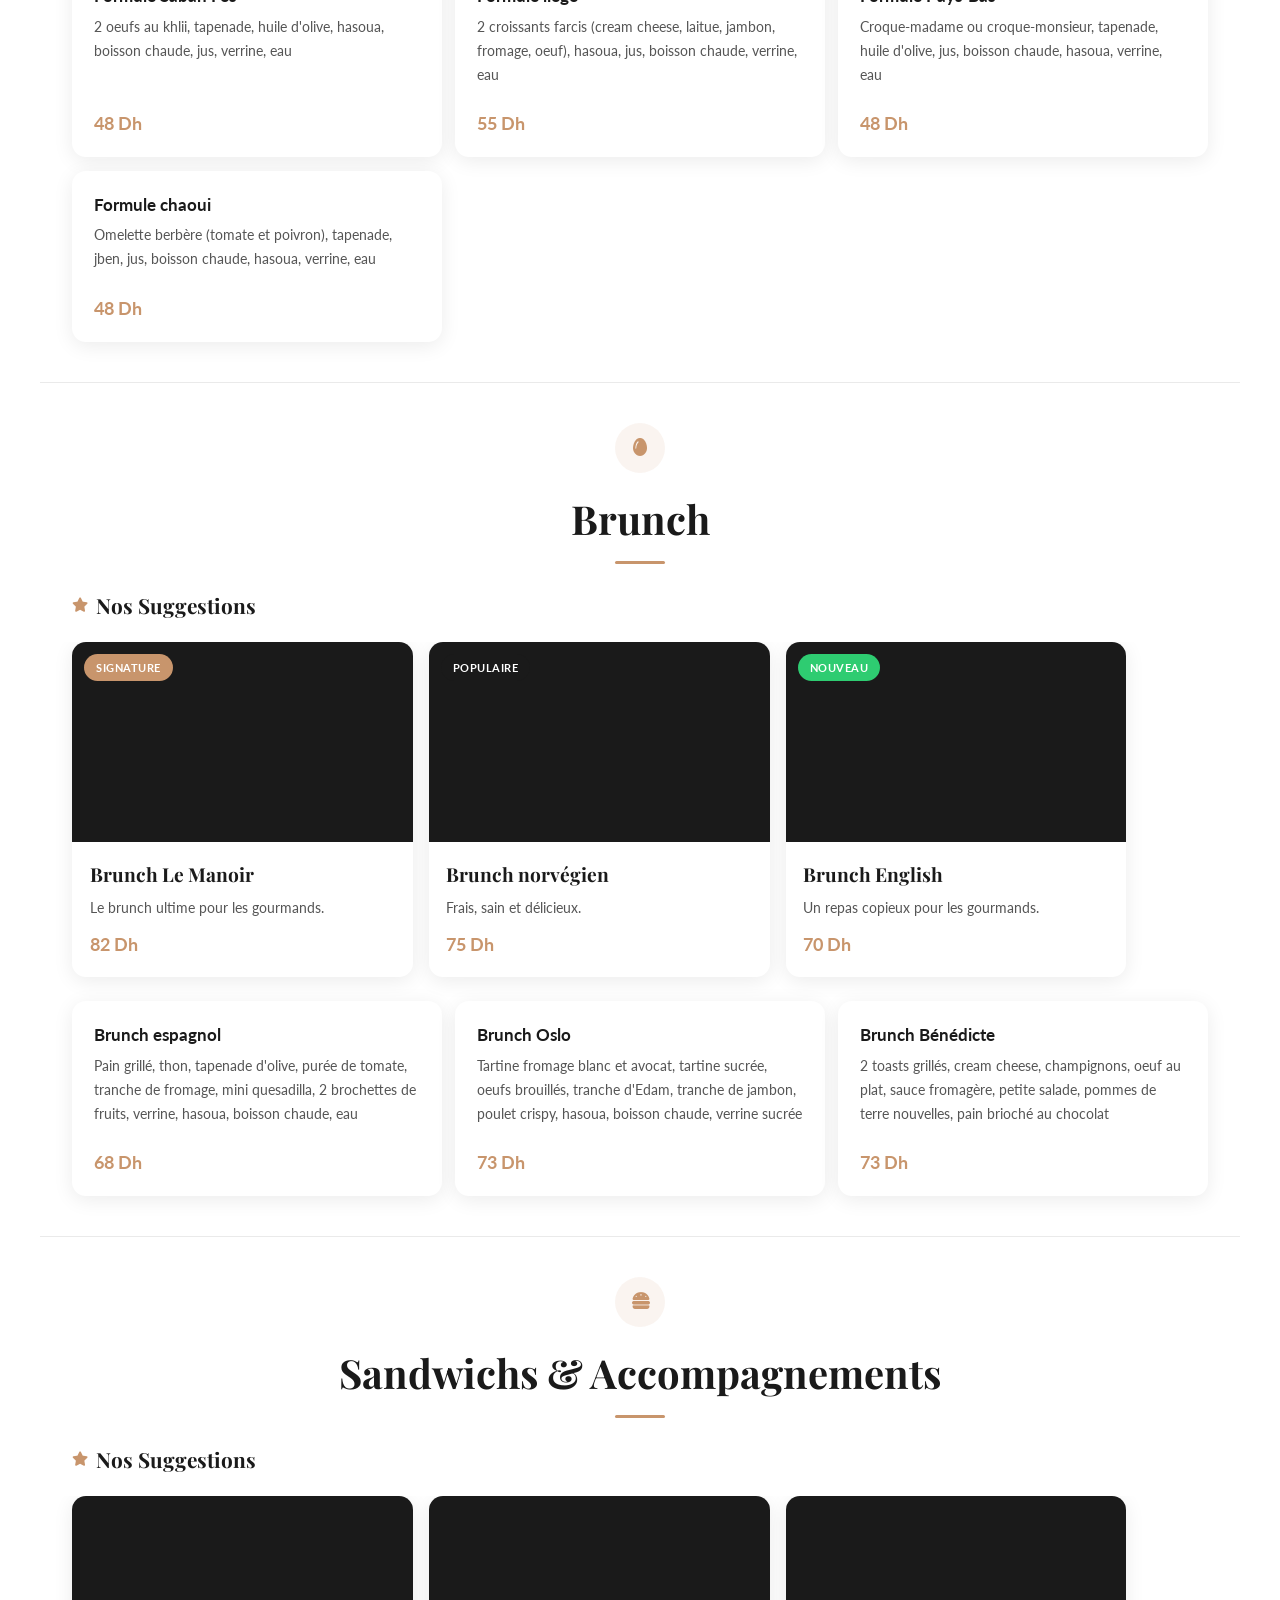
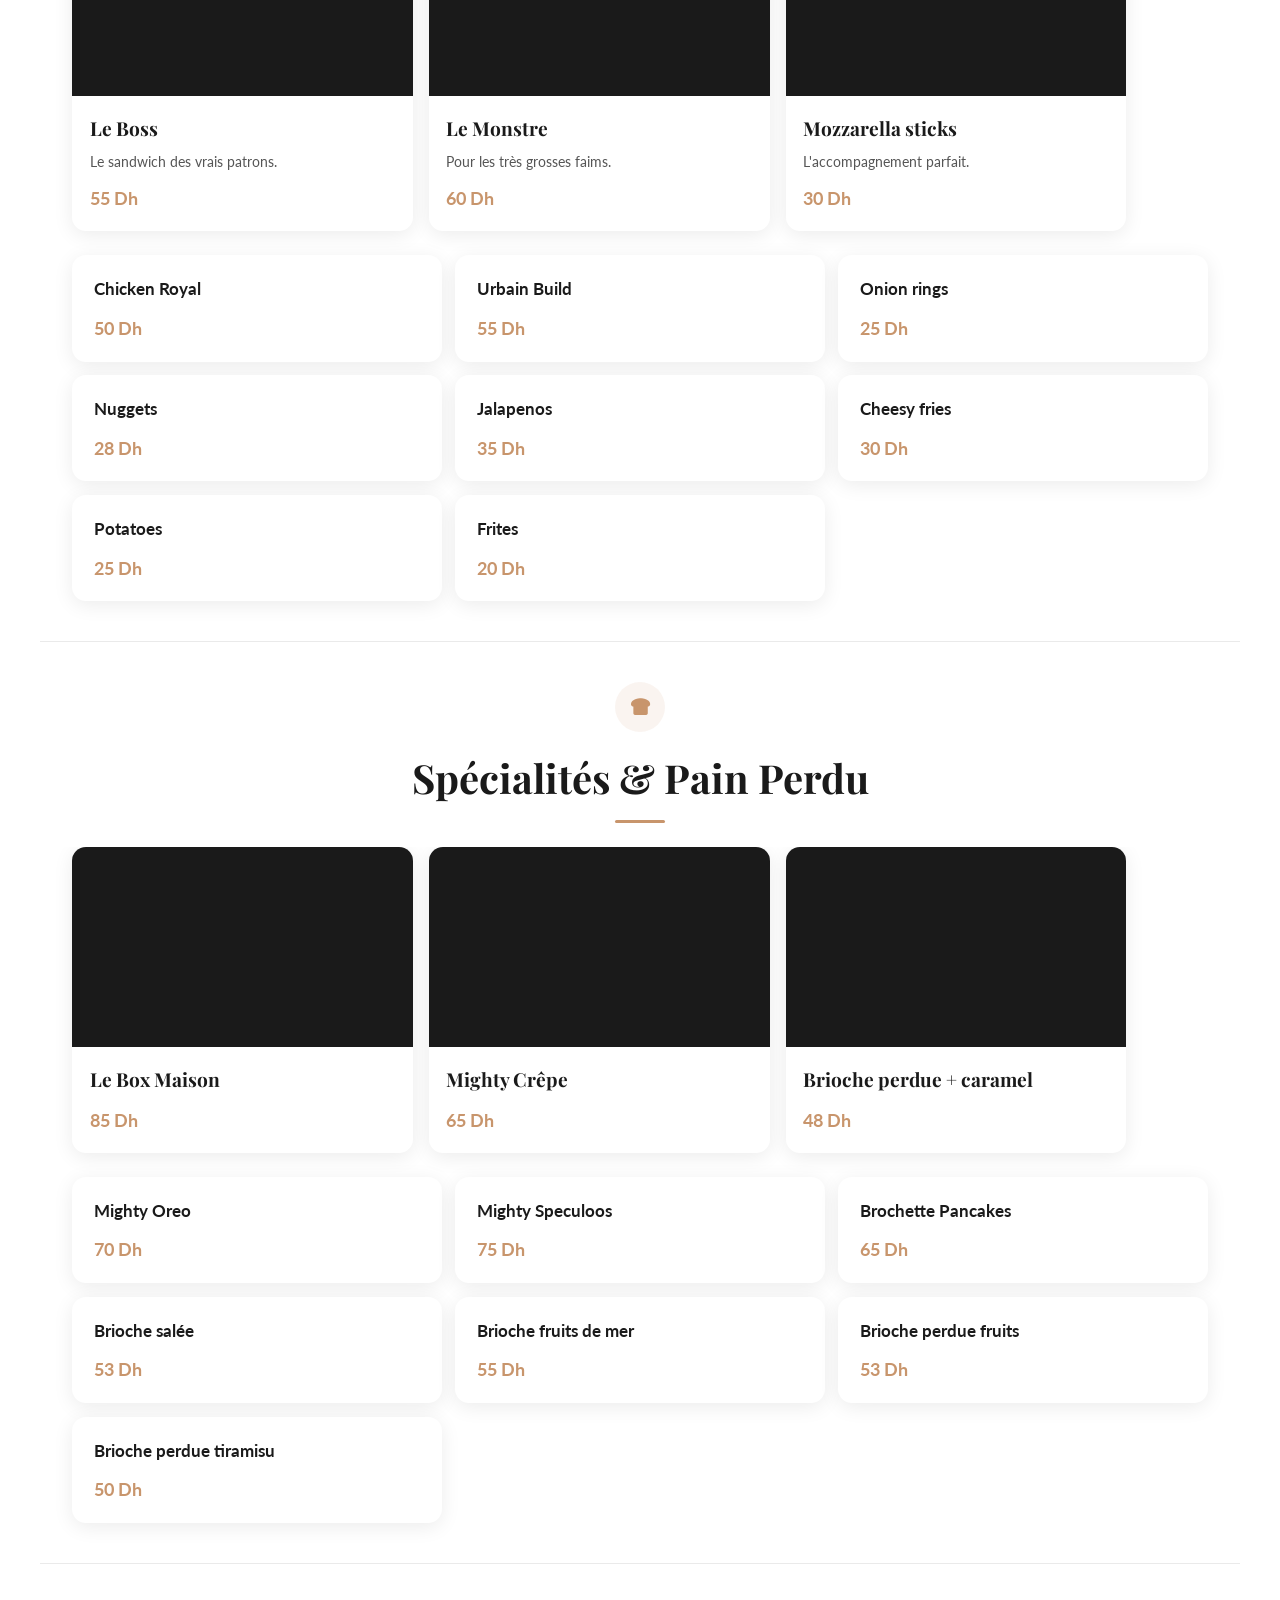
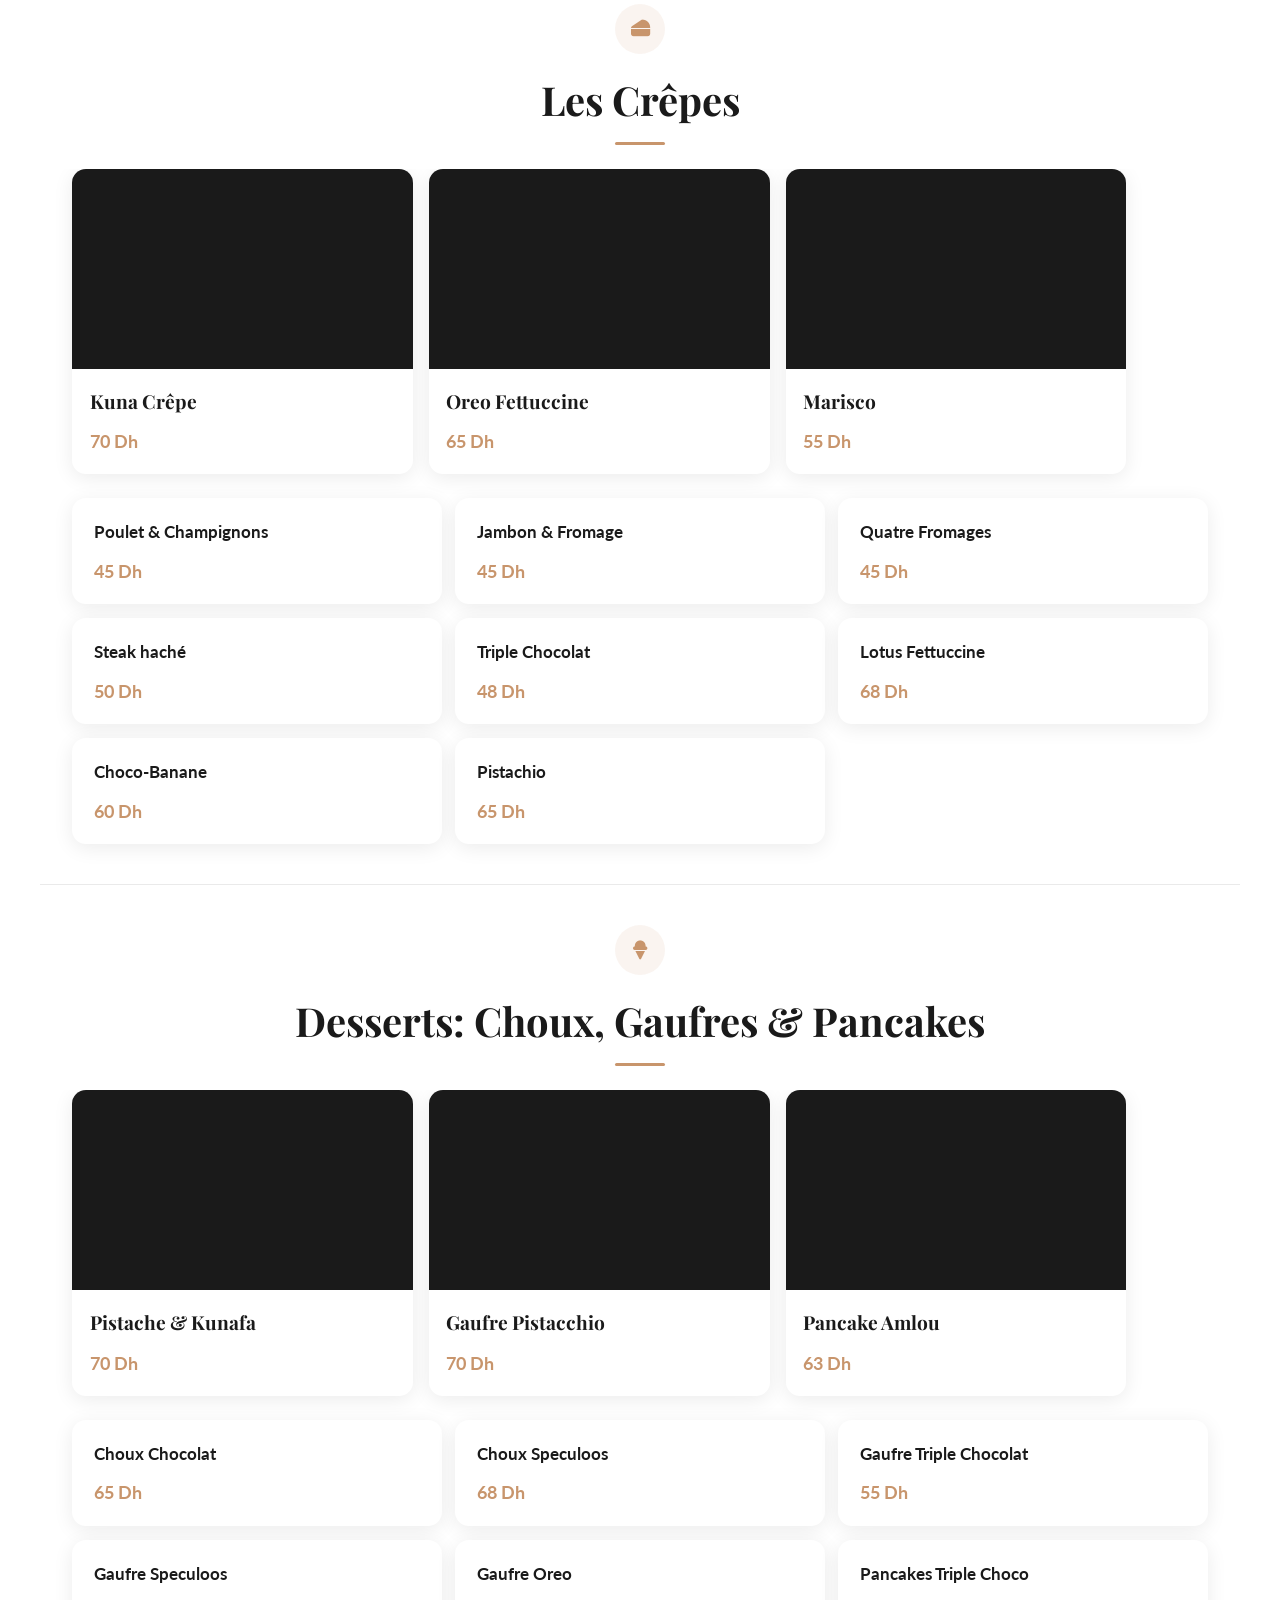
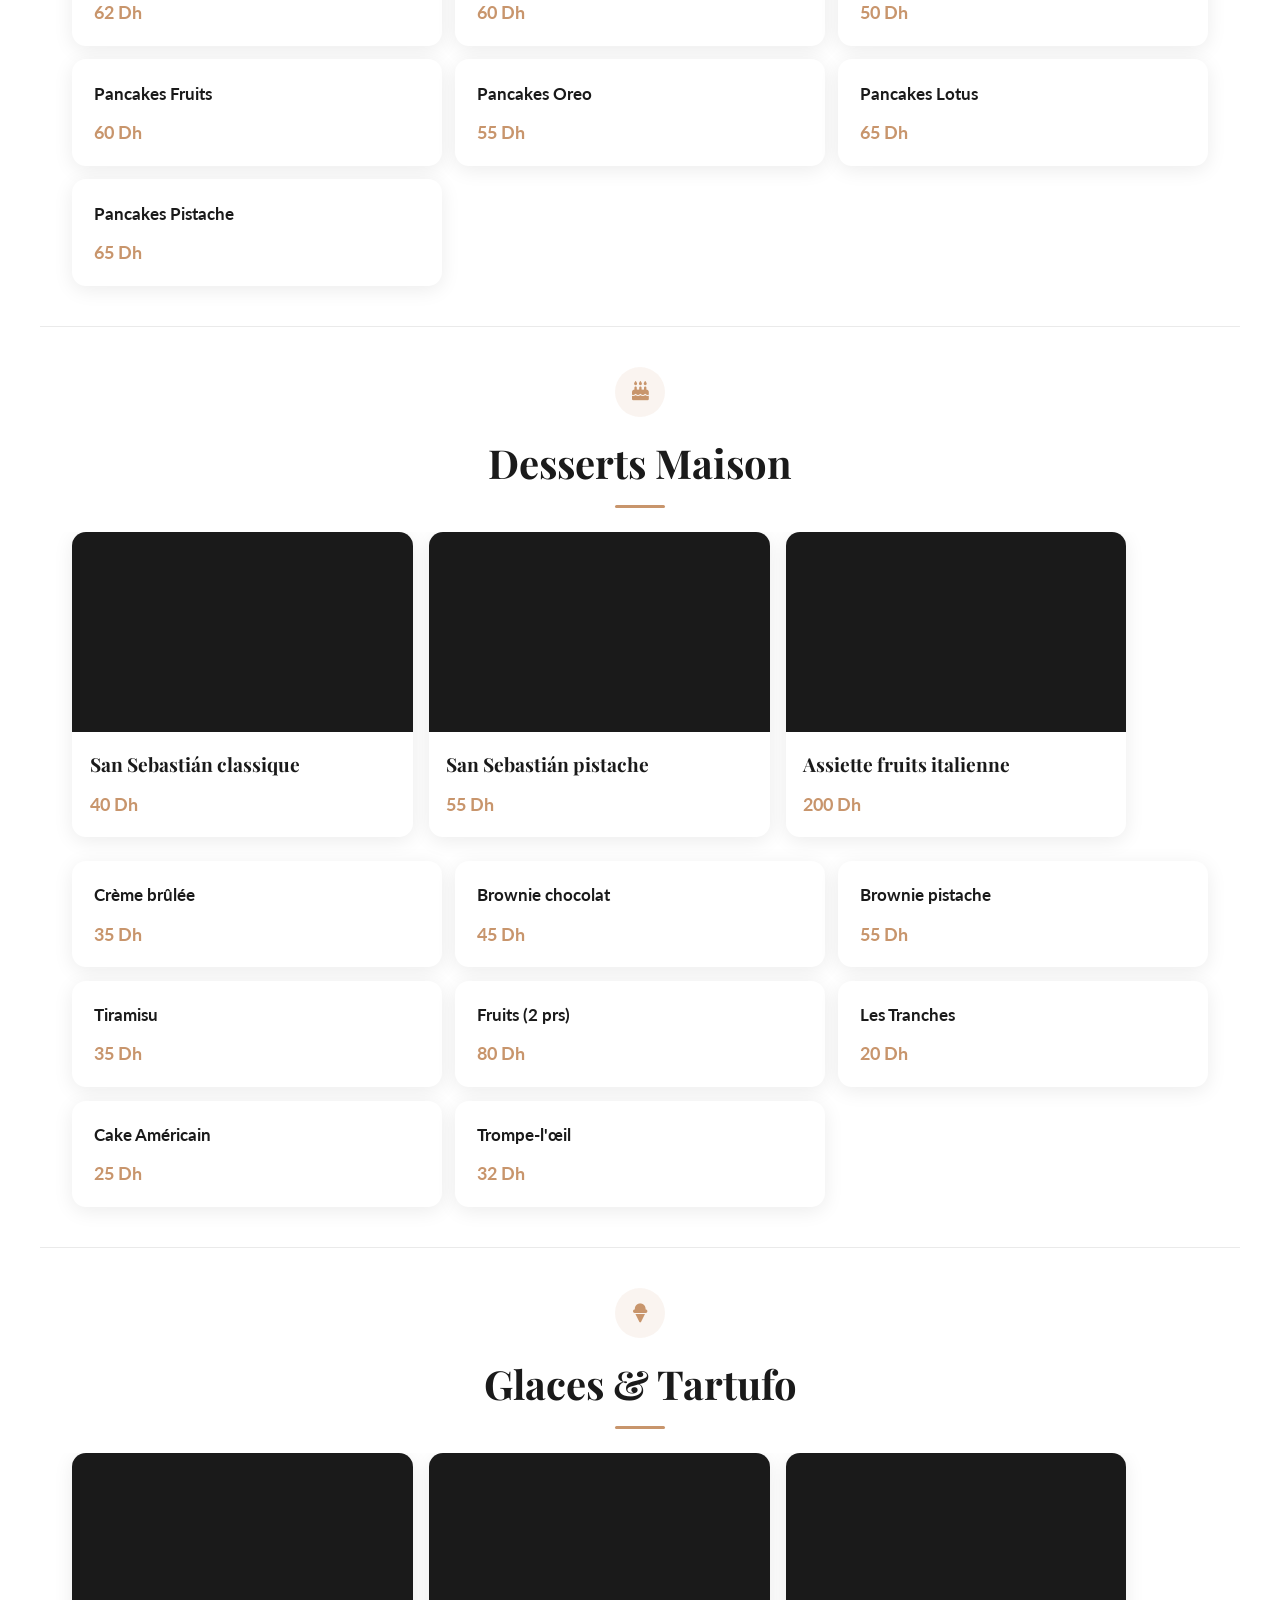
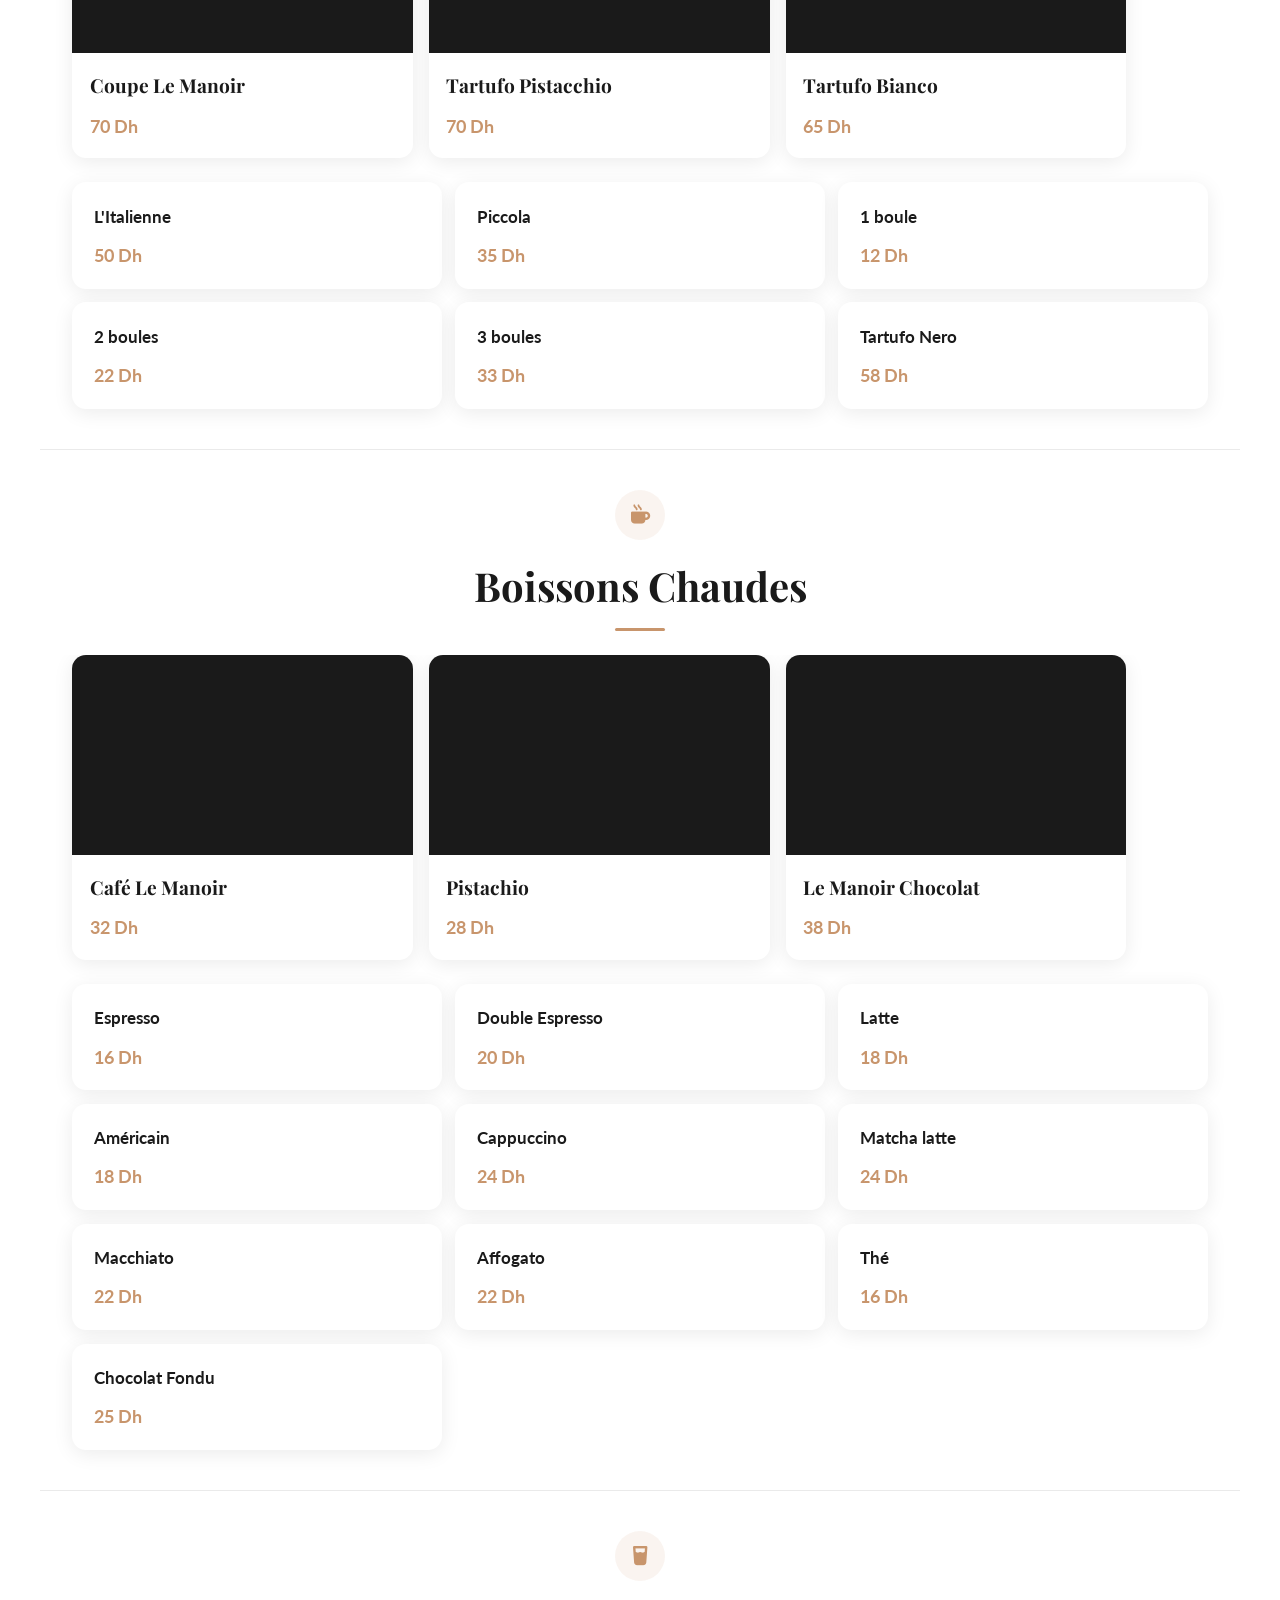
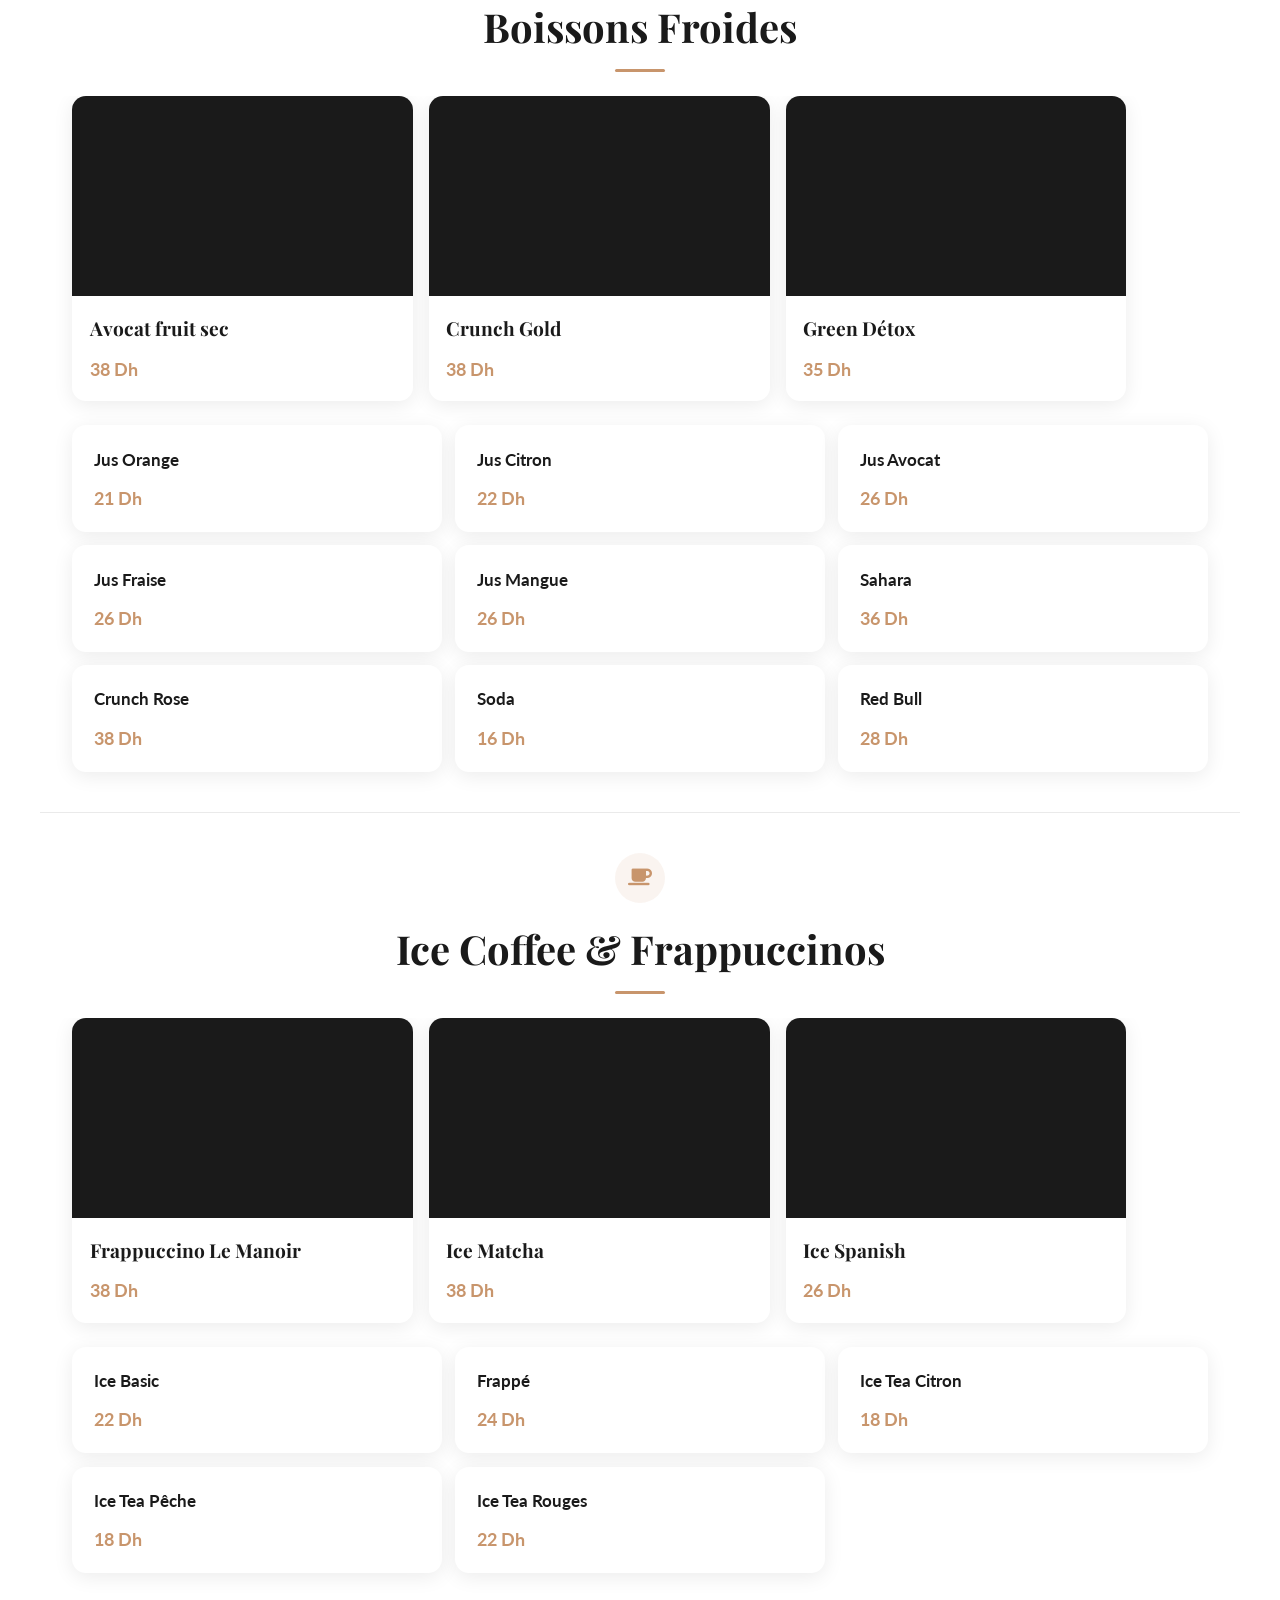
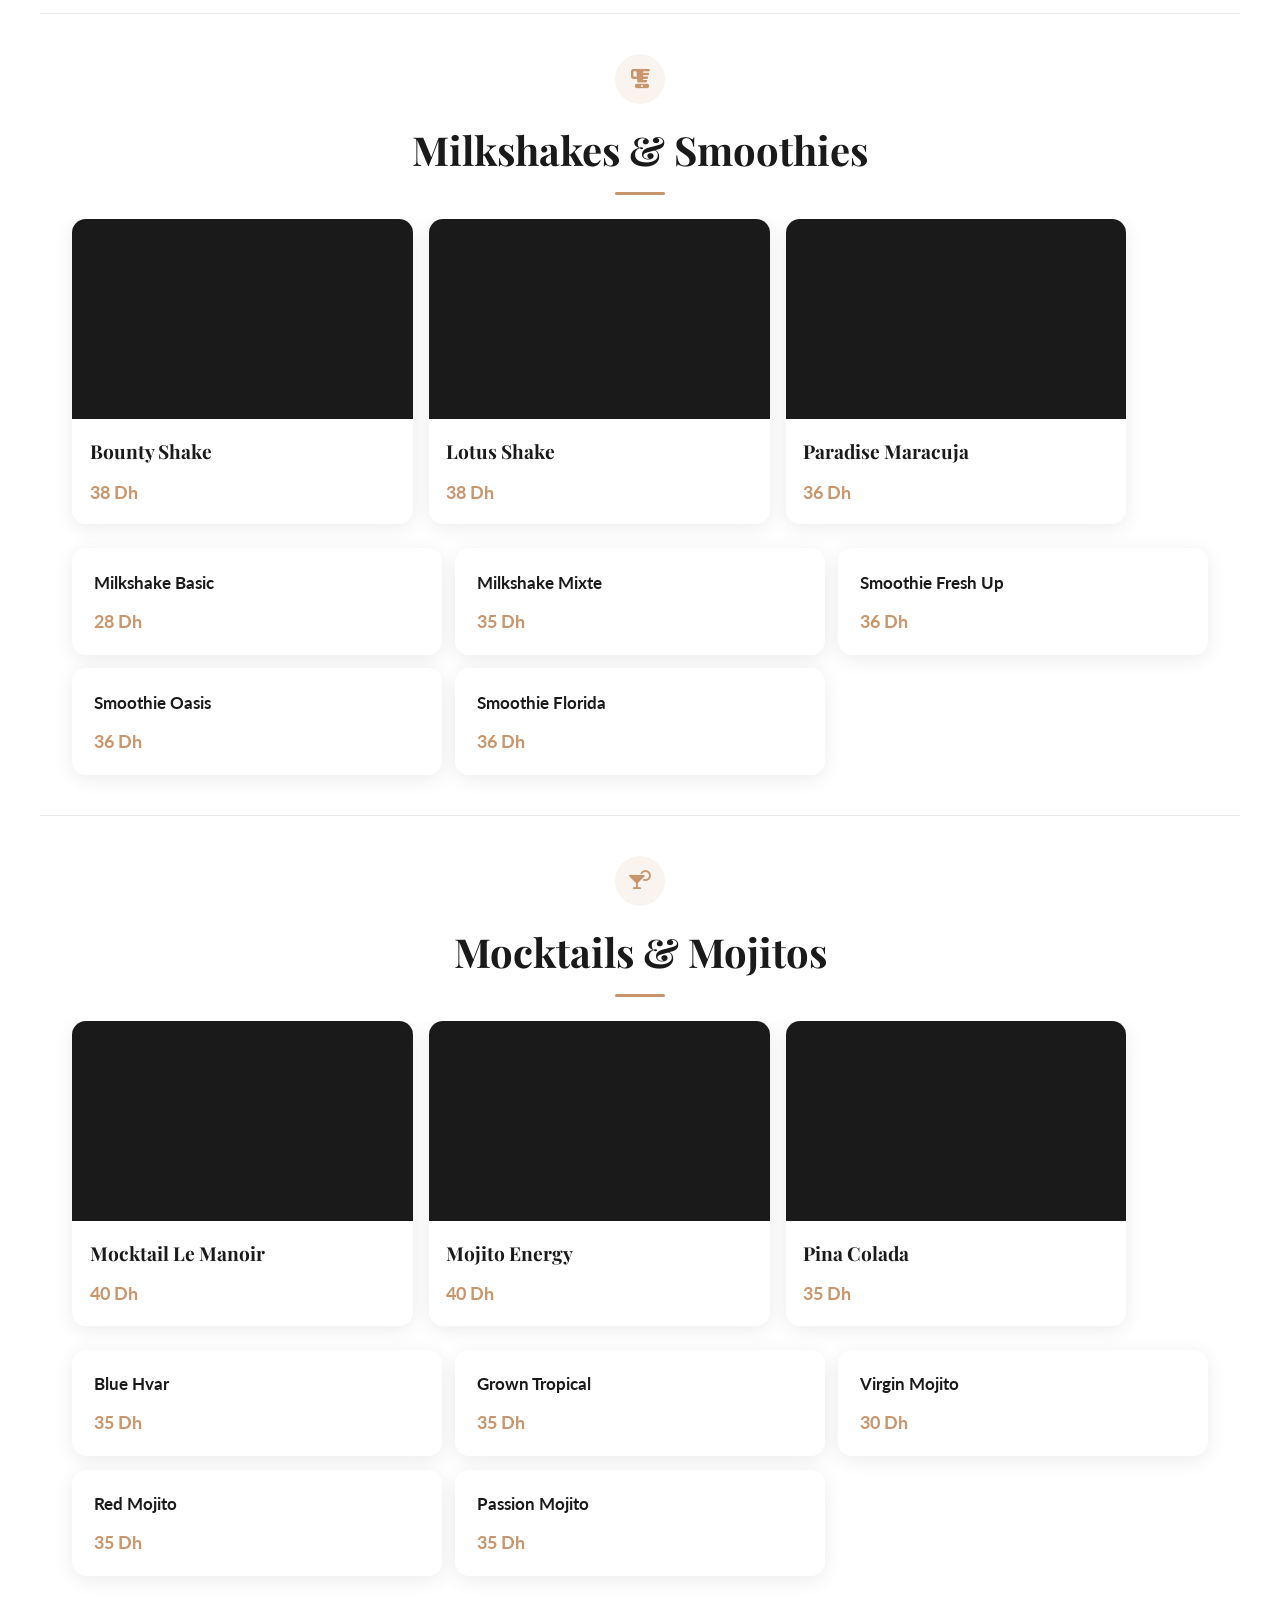
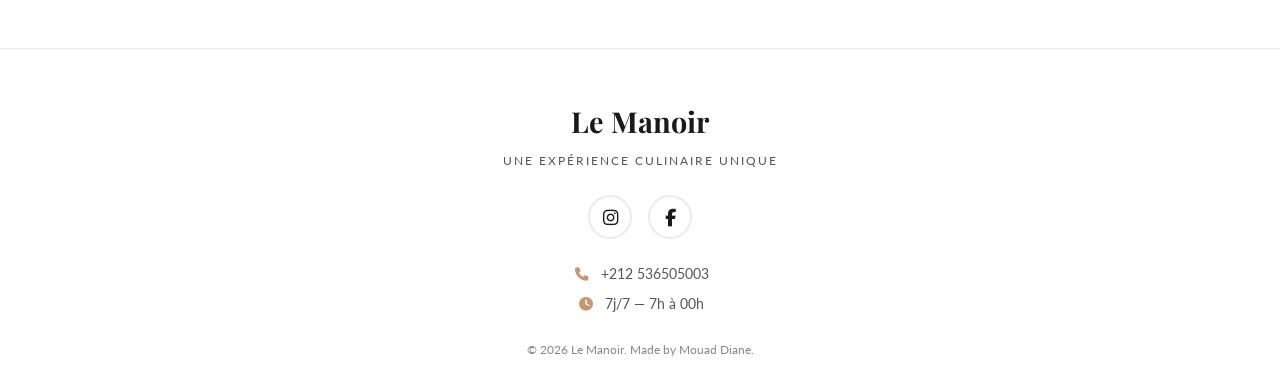
==== commit 8e9c2697: "feat: simplification -> Générateur de Combo Idéal (1 personne) - Suppression des modes Solo/Groupe, " ====
--- a/index.html
+++ b/index.html
@@ -11,7 +11,7 @@
     <link href="https://fonts.googleapis.com/css2?family=Lato:wght@400;700&family=Playfair+Display:wght@700&display=swap" rel="stylesheet">
     <link rel="stylesheet" href="https://cdnjs.cloudflare.com/ajax/libs/font-awesome/6.2.1/css/all.min.css">
     <link href="https://unpkg.com/aos@2.3.1/dist/aos.css" rel="stylesheet">
-    <link rel="stylesheet" href="style.css?v=2">
+    <link rel="stylesheet" href="style.css?v=3">
     <style>
         video {
             object-fit: cover;
@@ -605,150 +605,86 @@
     <button class="back-to-top" aria-label="Retour en haut">
         <i class="fas fa-arrow-up"></i>
     </button>
-    <button class="roulette-fab" id="roulette-fab" aria-label="Ouvrir la roulette Le Manoir" aria-haspopup="dialog">
-        <i class="fas fa-dharmachakra"></i>
-        <span class="fab-label">Spin &amp; Win</span>
+    <button class="roulette-fab" id="roulette-fab" aria-label="Ouvrir le générateur de combo idéal" aria-haspopup="dialog">
+        <i class="fas fa-wand-magic-sparkles"></i>
+        <span class="fab-label">Combo Idéal</span>
     </button>
 
-    <div id="roulette-modal" class="roulette-modal" role="dialog" aria-modal="true" aria-label="La Roulette Le Manoir">
+    <div id="roulette-modal" class="roulette-modal" role="dialog" aria-modal="true" aria-label="Générateur de Combo Idéal">
         <div class="rm-panel">
             <button class="rm-close" id="rm-close" aria-label="Fermer">
                 <i class="fas fa-times"></i>
             </button>
 
             <header class="rm-header">
-                <span class="section-icon"><i class="fas fa-dharmachakra"></i></span>
-                <h2>La Roulette Le Manoir</h2>
-                <div class="section-divider"></div>
+                <span class="section-icon"><i class="fas fa-wand-magic-sparkles"></i></span>
+                <h2>Combo Idéal</h2>
+                <div class="section-divider"></div>
+                <p class="rm-tagline">Un plat + une boisson qui va avec, choisis pour toi.</p>
             </header>
 
             <div class="rm-body">
-                <div class="wheel-shell" id="wheel-shell">
+                <div class="roulette-periods" role="group" aria-label="Choisir le service">
+                    <button type="button" class="period-chip" data-period="breakfast">
+                        <i class="fas fa-mug-hot"></i><span class="period-name">Petit Déj</span><span class="period-time">07h — 11h</span>
+                    </button>
+                    <button type="button" class="period-chip" data-period="lunch">
+                        <i class="fas fa-utensils"></i><span class="period-name">Déjeuner</span><span class="period-time">12h — 16h</span>
+                    </button>
+                    <button type="button" class="period-chip" data-period="dinner">
+                        <i class="fas fa-moon"></i><span class="period-name">Dîner</span><span class="period-time">19h — 00h</span>
+                    </button>
+                </div>
+
+                <div class="wheel-shell show" id="wheel-shell">
                     <div class="wheel-pointer" aria-hidden="true"></div>
                     <div class="wheel-frame">
                         <canvas id="wheel-canvas" aria-hidden="true"></canvas>
-                        <button type="button" class="wheel-hub" id="wheel-hub" aria-label="Lancer la roulette">
+                        <button type="button" class="wheel-hub" id="wheel-hub" aria-label="Proposer un combo">
                             <span class="wheel-hub-label">SPIN</span>
-                            <span class="wheel-hub-sub">Tourner</span>
+                            <span class="wheel-hub-sub">Combo</span>
                         </button>
                     </div>
                 </div>
 
-                <!-- ÉCRAN : choix du mode -->
-                <section class="rm-screen is-active" data-screen="mode">
-                    <p class="rm-question">Comment veux-tu jouer&nbsp;?</p>
-                    <div class="rm-mode-row">
-                        <button type="button" class="mode-btn" data-mode="solo">
-                            <i class="fas fa-user"></i><span>Solo</span>
-                        </button>
-                        <button type="button" class="mode-btn" data-mode="group">
-                            <i class="fas fa-users"></i><span>Mode Groupe</span>
-                        </button>
+                <div class="rm-actions">
+                    <button type="button" class="spin-btn" id="spin-btn"><i class="fas fa-arrows-rotate"></i><span>Spin / Proposer</span></button>
+                </div>
+                <p class="roulette-hint" id="roulette-hint"></p>
+
+                <div class="rm-result" aria-live="polite">
+                    <div class="result-reel" id="result-reel">
+                        <i class="fas fa-wand-magic-sparkles" aria-hidden="true"></i>
+                        <p id="result-reel-text">Choisis ton service puis lance la roue</p>
                     </div>
-                    <p class="rm-field-label">Ton service</p>
-                    <div class="roulette-periods" role="group" aria-label="Choisir le service">
-                        <button type="button" class="period-chip" data-period="breakfast">
-                            <i class="fas fa-mug-hot"></i><span class="period-name">Petit Déj</span><span class="period-time">07h — 11h</span>
-                        </button>
-                        <button type="button" class="period-chip" data-period="lunch">
-                            <i class="fas fa-utensils"></i><span class="period-name">Déjeuner</span><span class="period-time">12h — 16h</span>
-                        </button>
-                        <button type="button" class="period-chip" data-period="dinner">
-                            <i class="fas fa-moon"></i><span class="period-name">Dîner</span><span class="period-time">19h — 00h</span>
-                        </button>
-                    </div>
-                </section>
-
-                <!-- ÉCRAN : taille du groupe -->
-                <section class="rm-screen" data-screen="groupsize">
-                    <p class="rm-question">Combien de joueurs à la table&nbsp;?</p>
-                    <div class="rm-stepper">
-                        <button type="button" id="gs-minus" aria-label="Moins">−</button>
-                        <span id="gs-value">2</span>
-                        <button type="button" id="gs-plus" aria-label="Plus">+</button>
-                    </div>
-                    <p class="rm-field-label">Ton service</p>
-                    <div class="roulette-periods" role="group" aria-label="Choisir le service">
-                        <button type="button" class="period-chip" data-period="breakfast">
-                            <i class="fas fa-mug-hot"></i><span class="period-name">Petit Déj</span><span class="period-time">07h — 11h</span>
-                        </button>
-                        <button type="button" class="period-chip" data-period="lunch">
-                            <i class="fas fa-utensils"></i><span class="period-name">Déjeuner</span><span class="period-time">12h — 16h</span>
-                        </button>
-                        <button type="button" class="period-chip" data-period="dinner">
-                            <i class="fas fa-moon"></i><span class="period-name">Dîner</span><span class="period-time">19h — 00h</span>
-                        </button>
-                    </div>
-                    <div class="rm-actions">
-                        <button type="button" class="spin-btn" id="gs-start"><i class="fas fa-play"></i><span>Commencer</span></button>
-                    </div>
-                </section>
-
-                <!-- ÉCRAN : jeu (solo ou tour par tour) -->
-                <section class="rm-screen" data-screen="play">
-                    <div class="rm-turn-info" id="rm-turn-info"></div>
-                    <p class="roulette-hint" id="roulette-hint"></p>
-                    <div class="rm-actions">
-                        <button type="button" class="spin-btn" id="spin-btn"><i class="fas fa-arrows-rotate"></i><span>Lancer la roulette</span></button>
-                    </div>
-
-                    <div class="rm-result" aria-live="polite">
-                        <div class="result-reel" id="result-reel">
-                            <i class="fas fa-dharmachakra" aria-hidden="true"></i>
-                            <p id="result-reel-text">Prêt à tourner la roue</p>
+
+                    <article class="combo-card" id="combo-card">
+                        <div class="combo-media" id="combo-media">
+                            <video id="combo-video" muted loop playsinline preload="none"></video>
+                            <div class="combo-media-fallback">
+                                <i class="fas fa-utensils" aria-hidden="true"></i>
+                                <span id="combo-media-label"></span>
+                            </div>
                         </div>
-
-                        <article class="result-card" id="result-card">
-                            <div class="result-media" id="result-media">
-                                <video id="result-video" muted loop playsinline preload="none"></video>
-                                <div class="result-media-fallback">
-                                    <i class="fas fa-utensils" aria-hidden="true"></i>
-                                    <span id="result-media-label"></span>
-                                </div>
+                        <div class="combo-body">
+                            <p class="combo-kicker" id="combo-kicker">Ton combo idéal</p>
+                            <div class="combo-line">
+                                <span class="combo-name" id="combo-dish"></span>
+                                <span class="combo-price" id="combo-dish-price"></span>
                             </div>
-                            <div class="result-body">
-                                <p class="result-kicker" id="result-kicker">Le hasard a choisi</p>
-                                <h3 class="result-title" id="result-title"></h3>
-                                <div class="result-meta">
-                                    <span class="result-price" id="result-price"></span>
-                                    <span class="result-origin" id="result-origin"></span>
-                                </div>
-                                <p class="result-desc" id="result-desc"></p>
-                                <div class="result-actions">
-                                    <button type="button" class="result-btn ghost" id="act-respin"><i class="fas fa-arrows-rotate"></i> Re-spin</button>
-                                    <button type="button" class="result-btn" id="act-validate"><i class="fas fa-check"></i> Valider &amp; Suivant</button>
-                                </div>
+                            <div class="combo-plus" aria-hidden="true">+</div>
+                            <div class="combo-line drink">
+                                <span class="combo-name" id="combo-drink"></span>
+                                <span class="combo-price" id="combo-drink-price"></span>
                             </div>
-                        </article>
-                    </div>
-                </section>
-
-                <!-- ÉCRAN : résumé de la table -->
-                <section class="rm-screen" data-screen="summary">
-                    <p class="rm-question">Votre table est prête&nbsp;!</p>
-                    <ul class="sum-list" id="sum-list"></ul>
-                    <div class="sum-total"><span>Addition</span><strong id="sum-total">0 Dh</strong></div>
-                    <div class="rm-actions col">
-                        <button type="button" class="spin-btn" id="sum-pay"><i class="fas fa-hand-holding-dollar"></i><span>Qui paye l'addition&nbsp;?</span></button>
-                        <button type="button" class="result-btn ghost" id="sum-restart"><i class="fas fa-rotate-left"></i> Recommencer</button>
-                    </div>
-                </section>
-
-                <!-- ÉCRAN : qui paye -->
-                <section class="rm-screen" data-screen="pay">
-                    <p class="rm-question">Qui paye l'addition&nbsp;?</p>
-                    <p class="rm-field-label">Les participants</p>
-                    <div class="pay-names" id="pay-names"></div>
-                    <p class="rm-field-label">Combien de personnes payent&nbsp;?</p>
-                    <div class="pay-count" id="pay-count">
-                        <button type="button" class="paycount-btn is-active" data-count="1">1</button>
-                        <button type="button" class="paycount-btn" data-count="2">2</button>
-                    </div>
-                    <div class="rm-actions">
-                        <button type="button" class="spin-btn" id="pay-spin"><i class="fas fa-arrows-rotate"></i><span>Tourner la roue des noms</span></button>
-                    </div>
-                    <div class="pay-result" id="pay-result" aria-live="polite"></div>
-                </section>
+                            <div class="combo-total"><span>Total</span><strong id="combo-total"></strong></div>
+                            <div class="combo-actions">
+                                <button type="button" class="result-btn ghost" id="act-respin"><i class="fas fa-arrows-rotate"></i> Re-spin</button>
+                                <button type="button" class="result-btn" id="act-locate"><i class="fas fa-location-arrow"></i> Voir dans le menu</button>
+                            </div>
+                        </div>
+                    </article>
+                </div>
             </div>
         </div>
     </div>
@@ -791,6 +727,6 @@
             }
         });
     </script>
-    <script src="script.js?v=2"></script>
+    <script src="script.js?v=3"></script>
 </body>
 </html>
--- a/style.css
+++ b/style.css
@@ -826,7 +826,7 @@
 }
 
 /* ==========================================================================
-   LA ROULETTE LE MANOIR  —  Floating Widget (FAB + Modal)  [v2]
+   LA ROULETTE LE MANOIR  —  Générateur de Combo Idéal  [v3 simplifié]
    ========================================================================== */
 
 :root {
@@ -847,8 +847,7 @@
     --wheel-rim-glow: rgba(200, 149, 108, 0.28);
 }
 
-/* ============================ 1) Floating Action Button ================== */
-
+/* ---------- FAB ---------- */
 .roulette-fab {
     position: fixed;
     bottom: 20px;
@@ -867,44 +866,36 @@
     font-size: 0.9rem;
     letter-spacing: 0.5px;
     cursor: pointer;
-    box-shadow: 0 8px 24px rgba(0, 0, 0, 0.25), 0 4px 14px rgba(200, 149, 108, 0.4);
+    box-shadow: 0 8px 24px rgba(0,0,0,0.25), 0 4px 14px rgba(200,149,108,0.4);
     transition: transform var(--transition), box-shadow var(--transition);
     animation: fabPulse 2.6s ease-in-out infinite;
 }
-
 .roulette-fab i { font-size: 1.15rem; animation: slowSpin 8s linear infinite; }
 .roulette-fab:hover { transform: translateY(-4px) scale(1.03); box-shadow: 0 14px 34px rgba(200,149,108,0.5); }
 .roulette-fab:active { transform: scale(0.97); }
-
 @keyframes fabPulse {
     0%, 100% { box-shadow: 0 8px 24px rgba(0,0,0,0.25), 0 4px 14px rgba(200,149,108,0.4); }
     50%      { box-shadow: 0 8px 24px rgba(0,0,0,0.25), 0 6px 22px rgba(200,149,108,0.7); }
 }
 
-/* ============================ 2) Modal Container ========================= */
-
+/* ---------- Modal ---------- */
 .roulette-modal {
     position: fixed;
-    top: 0;
-    left: 0;
-    width: 100vw;
-    height: 100vh;
+    top: 0; left: 0;
+    width: 100vw; height: 100vh;
     z-index: 10000;
     display: flex;
     align-items: center;
     justify-content: center;
     padding: 1rem;
-    background: rgba(0, 0, 0, 0.7);
+    background: rgba(0,0,0,0.7);
     backdrop-filter: blur(8px);
     -webkit-backdrop-filter: blur(8px);
     opacity: 0;
     visibility: hidden;
     transition: opacity 0.3s ease, visibility 0.3s ease;
 }
-
 .roulette-modal.open { opacity: 1; visibility: visible; }
-
-/* ============================ 3) Modal Content Box ======================= */
 
 .rm-panel {
     position: relative;
@@ -915,88 +906,38 @@
     background: var(--surface);
     border-radius: 20px;
     padding: 2rem;
-    box-shadow: 0 24px 70px rgba(0, 0, 0, 0.4);
+    box-shadow: 0 24px 70px rgba(0,0,0,0.4);
     transform: scale(0.92) translateY(24px);
     transition: transform 0.4s cubic-bezier(0.34, 1.56, 0.64, 1);
 }
-
 .roulette-modal.open .rm-panel { transform: scale(1) translateY(0); }
-
-body.dark-mode .rm-panel { background: var(--surface); }
 
 .rm-close {
     position: absolute;
-    top: 15px;
-    right: 20px;
-    width: 38px;
-    height: 38px;
-    border: none;
-    border-radius: 50%;
+    top: 15px; right: 20px;
+    width: 38px; height: 38px;
+    border: none; border-radius: 50%;
     background: var(--accent-light);
     color: var(--accent);
     font-size: 1.1rem;
     cursor: pointer;
-    display: grid;
-    place-items: center;
+    display: grid; place-items: center;
     z-index: 2;
     transition: all var(--transition);
 }
 .rm-close:hover { background: var(--accent); color: #fff; transform: rotate(90deg); }
 
 .rm-header { text-align: center; margin-bottom: 1.2rem; }
-.rm-header h2 { font-family: var(--font-display); font-size: 1.7rem; margin: 0.4rem 0 0.5rem; }
-
-/* ============================ 4) Corps / étapes ========================== */
-
-.rm-body {
-    display: flex;
-    flex-direction: column;
-    align-items: center;
-    gap: 15px;
-}
-
-.rm-screen { display: none; width: 100%; }
-.rm-screen.is-active { display: block; animation: screenIn 0.35s ease both; }
-
-@keyframes screenIn { from { opacity: 0; transform: translateY(12px); } to { opacity: 1; transform: none; } }
-
-.rm-question { text-align: center; font-family: var(--font-display); font-size: 1.25rem; margin: 0 0 0.6rem; }
-.rm-field-label { text-align: center; font-size: 0.7rem; font-weight: 700; letter-spacing: 2px; text-transform: uppercase; color: var(--secondary-text); margin: 0.4rem 0 0.4rem; }
-.rm-actions { display: flex; justify-content: center; gap: 0.6rem; flex-wrap: wrap; width: 100%; }
-.rm-actions.col { flex-direction: column; align-items: stretch; }
-
-/* ---- choix du mode ---- */
-.rm-mode-row { display: flex; gap: 0.8rem; justify-content: center; width: 100%; }
-.mode-btn {
-    flex: 1 1 130px;
-    display: flex; flex-direction: column; align-items: center; gap: 0.45rem;
-    padding: 1.1rem 0.8rem;
-    background: var(--background);
-    border: 2px solid var(--border-color);
-    border-radius: var(--radius);
-    color: var(--primary-text);
-    font-family: var(--font-body); font-weight: 700; font-size: 0.95rem;
-    cursor: pointer;
-    transition: all var(--transition);
-}
-.mode-btn i { font-size: 1.5rem; color: var(--accent); }
-.mode-btn:hover { transform: translateY(-4px); border-color: var(--accent); box-shadow: var(--shadow-hover); }
-
-/* ---- stepper ---- */
-.rm-stepper { display: flex; align-items: center; justify-content: center; gap: 1.2rem; }
-.rm-stepper button {
-    width: 46px; height: 46px; border-radius: 50%;
-    border: 2px solid var(--accent); background: transparent; color: var(--accent);
-    font-size: 1.3rem; font-weight: 700; cursor: pointer; transition: all var(--transition);
-}
-.rm-stepper button:hover { background: var(--accent); color: #fff; }
-#gs-value { font-family: var(--font-display); font-size: 2.2rem; min-width: 2ch; text-align: center; color: var(--accent); }
-
-/* ---- info du tour ---- */
-.rm-turn-info { text-align: center; font-family: var(--font-display); font-size: 1.3rem; color: var(--primary-text); }
-.rm-turn-info strong { color: var(--accent); }
-
-/* ---- période ---- */
+.rm-header h2 { font-family: var(--font-display); font-size: 1.8rem; margin: 0.4rem 0 0.5rem; }
+.rm-tagline { color: var(--secondary-text); font-size: 0.9rem; }
+
+/* ---------- Corps ---------- */
+.rm-body { display: flex; flex-direction: column; align-items: center; gap: 15px; }
+
+.rm-actions { display: flex; justify-content: center; width: 100%; }
+.roulette-hint { text-align: center; font-size: 0.7rem; letter-spacing: 1.2px; text-transform: uppercase; color: var(--secondary-text); opacity: 0.85; width: 100%; }
+
+/* ---------- Période ---------- */
 .roulette-periods { display: flex; gap: 0.5rem; justify-content: center; flex-wrap: wrap; width: 100%; }
 .period-chip {
     flex: 1 1 96px; max-width: 150px;
@@ -1013,16 +954,15 @@
 .period-chip.active i, .period-chip.active .period-name { color: #fff; }
 .period-chip.active .period-time { color: rgba(255,255,255,0.85); opacity: 1; }
 
-/* ---- roue ---- */
-.wheel-shell { position: relative; width: min(100%, 330px); margin: 0 auto; display: none; }
+/* ---------- Roue ---------- */
+.wheel-shell { position: relative; width: min(100%, 300px); margin: 0 auto; display: none; }
 .wheel-shell.show { display: block; }
 .wheel-frame {
-    position: relative; width: 100%; aspect-ratio: 1 / 1; border-radius: 50%;
+    position: relative; width: 100%; aspect-ratio: 1/1; border-radius: 50%;
     display: grid; place-items: center;
     box-shadow: 0 0 0 6px var(--wheel-rim-glow), 0 0 0 9px rgba(200,149,108,0.12), 0 22px 50px rgba(0,0,0,0.22);
 }
 #wheel-canvas { display: block; width: 100%; height: 100%; max-width: 100%; border-radius: 50%; }
-
 .wheel-pointer {
     position: absolute; top: -7px; left: 50%; transform: translateX(-50%);
     transform-origin: 50% 0; width: 0; height: 0;
@@ -1031,7 +971,6 @@
 }
 .wheel-pointer.tick { animation: pointerTick 0.11s ease-out; }
 @keyframes pointerTick { 0%{transform:translateX(-50%) rotate(0);}45%{transform:translateX(-50%) rotate(-13deg);}100%{transform:translateX(-50%) rotate(0);} }
-
 .wheel-hub {
     position: absolute; top: 50%; left: 50%; transform: translate(-50%,-50%);
     width: 26%; aspect-ratio: 1/1; min-width: 70px; border-radius: 50%;
@@ -1046,22 +985,20 @@
 .wheel-hub-label { font-family: var(--font-display); font-weight: 700; font-size: 1.05rem; letter-spacing: 2px; line-height: 1; }
 .wheel-hub-sub { font-size: 0.52rem; letter-spacing: 2px; text-transform: uppercase; opacity: 0.7; margin-top: 3px; }
 
-/* ---- spin btn ---- */
+/* ---------- Spin ---------- */
 .spin-btn {
     display: inline-flex; align-items: center; gap: 0.6rem;
-    padding: 0.85rem 1.8rem; border: none; border-radius: 50px;
+    padding: 0.85rem 1.9rem; border: none; border-radius: 50px;
     background: linear-gradient(135deg, var(--accent), #A9764C); color: #fff;
-    font-family: var(--font-body); font-weight: 700; font-size: 0.8rem; letter-spacing: 1.2px; text-transform: uppercase;
+    font-family: var(--font-body); font-weight: 700; font-size: 0.82rem; letter-spacing: 1.2px; text-transform: uppercase;
     cursor: pointer; box-shadow: 0 10px 28px rgba(200,149,108,0.35);
     transition: transform var(--transition), box-shadow var(--transition), opacity var(--transition);
 }
 .spin-btn:hover { transform: translateY(-3px); box-shadow: 0 16px 36px rgba(200,149,108,0.45); }
 .spin-btn:disabled { opacity: 0.65; cursor: not-allowed; transform: none; }
 
-.roulette-hint { text-align: center; font-size: 0.7rem; letter-spacing: 1.2px; text-transform: uppercase; color: var(--secondary-text); opacity: 0.85; width: 100%; }
-
-/* ---- résultat ---- */
-.rm-result { width: 100%; margin-top: 0.2rem; }
+/* ---------- Résultat / Combo ---------- */
+.rm-result { width: 100%; }
 .result-reel { text-align: center; color: var(--secondary-text); padding: 0.6rem; }
 .result-reel.hidden { display: none; }
 .result-reel i { display: block; font-size: 2rem; color: var(--accent); margin-bottom: 0.5rem; animation: slowSpin 7s linear infinite; }
@@ -1070,31 +1007,56 @@
 @keyframes reelFlick { from { opacity: 0.25; transform: translateY(9px); } to { opacity: 1; transform: none; } }
 @keyframes slowSpin { to { transform: rotate(360deg); } }
 
-.result-card { display: none; width: 100%; background: var(--background); border: 1px solid var(--border-color); border-radius: var(--radius); box-shadow: var(--shadow-hover); overflow: hidden; }
-.result-card.visible { display: block; animation: resultPop 0.65s cubic-bezier(0.34,1.56,0.64,1) both; }
+.combo-card {
+    display: none;
+    width: 100%;
+    background: var(--background);
+    border: 1px solid var(--border-color);
+    border-radius: var(--radius);
+    box-shadow: var(--shadow-hover);
+    overflow: hidden;
+    text-align: center;
+}
+.combo-card.visible { display: block; animation: resultPop 0.65s cubic-bezier(0.34,1.56,0.64,1) both; }
 @keyframes resultPop { 0%{opacity:0;transform:scale(0.86) translateY(26px);}60%{opacity:1;transform:scale(1.03) translateY(-4px);}100%{opacity:1;transform:none;} }
 
-.result-media { position: relative; aspect-ratio: 16/9; background: #141210; overflow: hidden; }
-.result-media video { position: absolute; inset: 0; width: 100%; height: 100%; object-fit: cover; opacity: 0; transition: opacity 0.55s ease; }
-.result-media.has-video video { opacity: 1; }
-.result-media-fallback { position: absolute; inset: 0; display: grid; place-content: center; justify-items: center; gap: 0.5rem; color: var(--accent); background: radial-gradient(circle at 50% 38%, rgba(200,149,108,0.22), rgba(20,18,16,0.96) 72%); }
-.result-media.has-video .result-media-fallback { opacity: 0; }
-.result-media-fallback i { font-size: 2.2rem; opacity: 0.9; }
-.result-media-fallback span { font-size: 0.66rem; letter-spacing: 2px; text-transform: uppercase; color: rgba(255,255,255,0.7); }
-
-.result-body { padding: 1rem 1.2rem 1.2rem; }
-.result-kicker { font-size: 0.66rem; font-weight: 700; letter-spacing: 2.4px; text-transform: uppercase; color: var(--accent); }
-.result-title { font-family: var(--font-display); font-size: 1.5rem; line-height: 1.25; margin: 0.25rem 0 0.5rem; }
-.result-meta { display: flex; align-items: center; gap: 0.6rem; flex-wrap: wrap; margin-bottom: 0.6rem; }
-.result-price { font-weight: 700; font-size: 1.1rem; color: var(--accent); }
-.result-origin { font-size: 0.64rem; font-weight: 700; letter-spacing: 1.2px; text-transform: uppercase; padding: 4px 11px; border-radius: 20px; background: var(--accent-light); color: var(--accent); }
-.result-desc { font-size: 0.88rem; color: var(--secondary-text); }
-.result-desc:empty { display: none; }
-.result-actions { display: flex; gap: 0.6rem; flex-wrap: wrap; margin-top: 1rem; }
+.combo-media { position: relative; aspect-ratio: 16/9; background: #141210; overflow: hidden; }
+.combo-media video { position: absolute; inset: 0; width: 100%; height: 100%; object-fit: cover; opacity: 0; transition: opacity 0.55s ease; }
+.combo-media.has-video video { opacity: 1; }
+.combo-media-fallback { position: absolute; inset: 0; display: grid; place-content: center; justify-items: center; gap: 0.5rem; color: var(--accent); background: radial-gradient(circle at 50% 38%, rgba(200,149,108,0.22), rgba(20,18,16,0.96) 72%); }
+.combo-media.has-video .combo-media-fallback { opacity: 0; }
+.combo-media-fallback i { font-size: 2.2rem; opacity: 0.9; }
+.combo-media-fallback span { font-size: 0.66rem; letter-spacing: 2px; text-transform: uppercase; color: rgba(255,255,255,0.7); }
+
+.combo-body { padding: 1.1rem 1.3rem 1.3rem; }
+.combo-kicker { font-size: 0.66rem; font-weight: 700; letter-spacing: 2.4px; text-transform: uppercase; color: var(--accent); margin-bottom: 0.6rem; }
+
+.combo-line {
+    display: flex; align-items: center; justify-content: space-between; gap: 0.8rem;
+    background: var(--surface); border: 1px solid var(--border-color); border-radius: 12px;
+    padding: 0.7rem 1rem;
+}
+.combo-line .combo-name { font-family: var(--font-display); font-size: 1.15rem; color: var(--primary-text); text-align: left; }
+.combo-line .combo-price { font-weight: 700; font-size: 1rem; color: var(--accent); white-space: nowrap; }
+.combo-line.drink { border-style: dashed; }
+.combo-line.drink .combo-name { font-family: var(--font-body); font-size: 1rem; }
+.combo-line.drink .combo-name i { color: var(--accent); margin-right: 6px; }
+
+.combo-plus { font-family: var(--font-display); font-size: 1.3rem; color: var(--accent); line-height: 1; margin: 0.35rem 0; }
+
+.combo-total {
+    display: flex; align-items: center; justify-content: space-between;
+    background: var(--accent-light); border: 1px dashed var(--accent); border-radius: 12px;
+    padding: 0.8rem 1rem; margin-top: 0.8rem;
+}
+.combo-total span { font-size: 0.78rem; font-weight: 700; letter-spacing: 1.5px; text-transform: uppercase; color: var(--secondary-text); }
+.combo-total strong { font-family: var(--font-display); font-size: 1.5rem; color: var(--accent); }
+
+.combo-actions { display: flex; gap: 0.6rem; flex-wrap: wrap; margin-top: 1rem; }
 
 .result-btn {
     flex: 1 1 130px; display: inline-flex; align-items: center; justify-content: center; gap: 0.5rem;
-    padding: 0.65rem 0.9rem; border-radius: 50px; border: 2px solid var(--accent);
+    padding: 0.7rem 0.9rem; border-radius: 50px; border: 2px solid var(--accent);
     background: var(--accent); color: #fff; font-family: var(--font-body); font-weight: 700; font-size: 0.75rem; letter-spacing: 0.6px; text-transform: uppercase;
     cursor: pointer; transition: all var(--transition);
 }
@@ -1102,45 +1064,26 @@
 .result-btn.ghost { background: transparent; color: var(--accent); }
 .result-btn.ghost:hover { background: var(--accent-light); }
 
-/* ---- résumé ---- */
-.sum-list { list-style: none; margin: 0 0 1rem; display: flex; flex-direction: column; gap: 0.5rem; width: 100%; }
-.sum-list li { display: flex; align-items: center; justify-content: space-between; gap: 0.8rem; background: var(--background); border: 1px solid var(--border-color); border-radius: 10px; padding: 0.6rem 0.9rem; animation: screenIn 0.3s ease both; }
-.sum-list .sum-player { font-weight: 700; font-size: 0.85rem; color: var(--accent); white-space: nowrap; }
-.sum-list .sum-dish { flex: 1; font-size: 0.9rem; color: var(--primary-text); }
-.sum-list .sum-price { font-weight: 700; font-size: 0.9rem; color: var(--secondary-text); white-space: nowrap; }
-
-.sum-total { display: flex; align-items: center; justify-content: space-between; background: var(--accent-light); border: 1px dashed var(--accent); border-radius: 12px; padding: 0.8rem 1rem; margin-bottom: 1.1rem; width: 100%; }
-.sum-total span { font-size: 0.8rem; font-weight: 700; letter-spacing: 1.5px; text-transform: uppercase; color: var(--secondary-text); }
-.sum-total strong { font-family: var(--font-display); font-size: 1.5rem; color: var(--accent); }
-
-/* ---- qui paye ---- */
-.pay-names { display: flex; flex-wrap: wrap; gap: 0.5rem; justify-content: center; width: 100%; }
-.pay-names input {
-    width: 120px; padding: 0.55rem 0.7rem; border-radius: 10px;
-    border: 1px solid var(--border-color); background: var(--background); color: var(--primary-text);
-    font-family: var(--font-body); font-size: 0.88rem; text-align: center; transition: border-color var(--transition);
-}
-.pay-names input:focus { outline: none; border-color: var(--accent); }
-
-.pay-count { display: flex; gap: 0.6rem; justify-content: center; }
-.paycount-btn { width: 46px; height: 46px; border-radius: 50%; border: 2px solid var(--border-color); background: var(--background); color: var(--primary-text); font-weight: 700; font-size: 1.1rem; cursor: pointer; transition: all var(--transition); }
-.paycount-btn.is-active { background: var(--accent); border-color: var(--accent); color: #fff; }
-
-.pay-result { margin-top: 0.6rem; text-align: center; font-family: var(--font-display); font-size: 1.3rem; color: var(--primary-text); min-height: 1.6em; position: relative; width: 100%; }
-.pay-result .win { color: var(--accent); animation: resultPop 0.6s cubic-bezier(0.34,1.56,0.64,1) both; display: inline-block; }
-
-.confetti-piece { position: absolute; top: -10px; width: 8px; height: 14px; border-radius: 2px; opacity: 0.95; pointer-events: none; animation: confettiFall linear forwards; }
-@keyframes confettiFall { to { transform: translateY(420px) rotate(720deg); opacity: 0; } }
-
-/* ---- responsive ---- */
+/* ---------- Surbrillance "voir dans le menu" ---------- */
+.roulette-flash {
+    position: relative; z-index: 2;
+    border-color: var(--accent) !important;
+    animation: rouletteFlash 1.15s ease-out 2;
+}
+@keyframes rouletteFlash {
+    0%   { box-shadow: 0 0 0 0 rgba(200,149,108,0.65); transform: scale(1); }
+    45%  { box-shadow: 0 0 0 12px rgba(200,149,108,0); transform: scale(1.025); }
+    100% { box-shadow: 0 0 0 0 rgba(200,149,108,0); transform: scale(1); }
+}
+
+/* ---------- Responsive / motion ---------- */
 @media (max-width: 420px) {
     .roulette-fab { right: 14px; bottom: 16px; padding: 0.8rem 1.05rem; }
     .fab-label { display: none; }
     .roulette-fab { border-radius: 50%; }
     .rm-panel { padding: 1.4rem 1rem 1.5rem; }
 }
-
 @media (prefers-reduced-motion: reduce) {
     .roulette-fab, .roulette-fab i, .result-reel i, .wheel-pointer.tick,
-    .result-card.visible, .rm-screen.is-active, .pay-result .win { animation: none; }
-}
+    .combo-card.visible, .roulette-flash { animation: none; }
+}
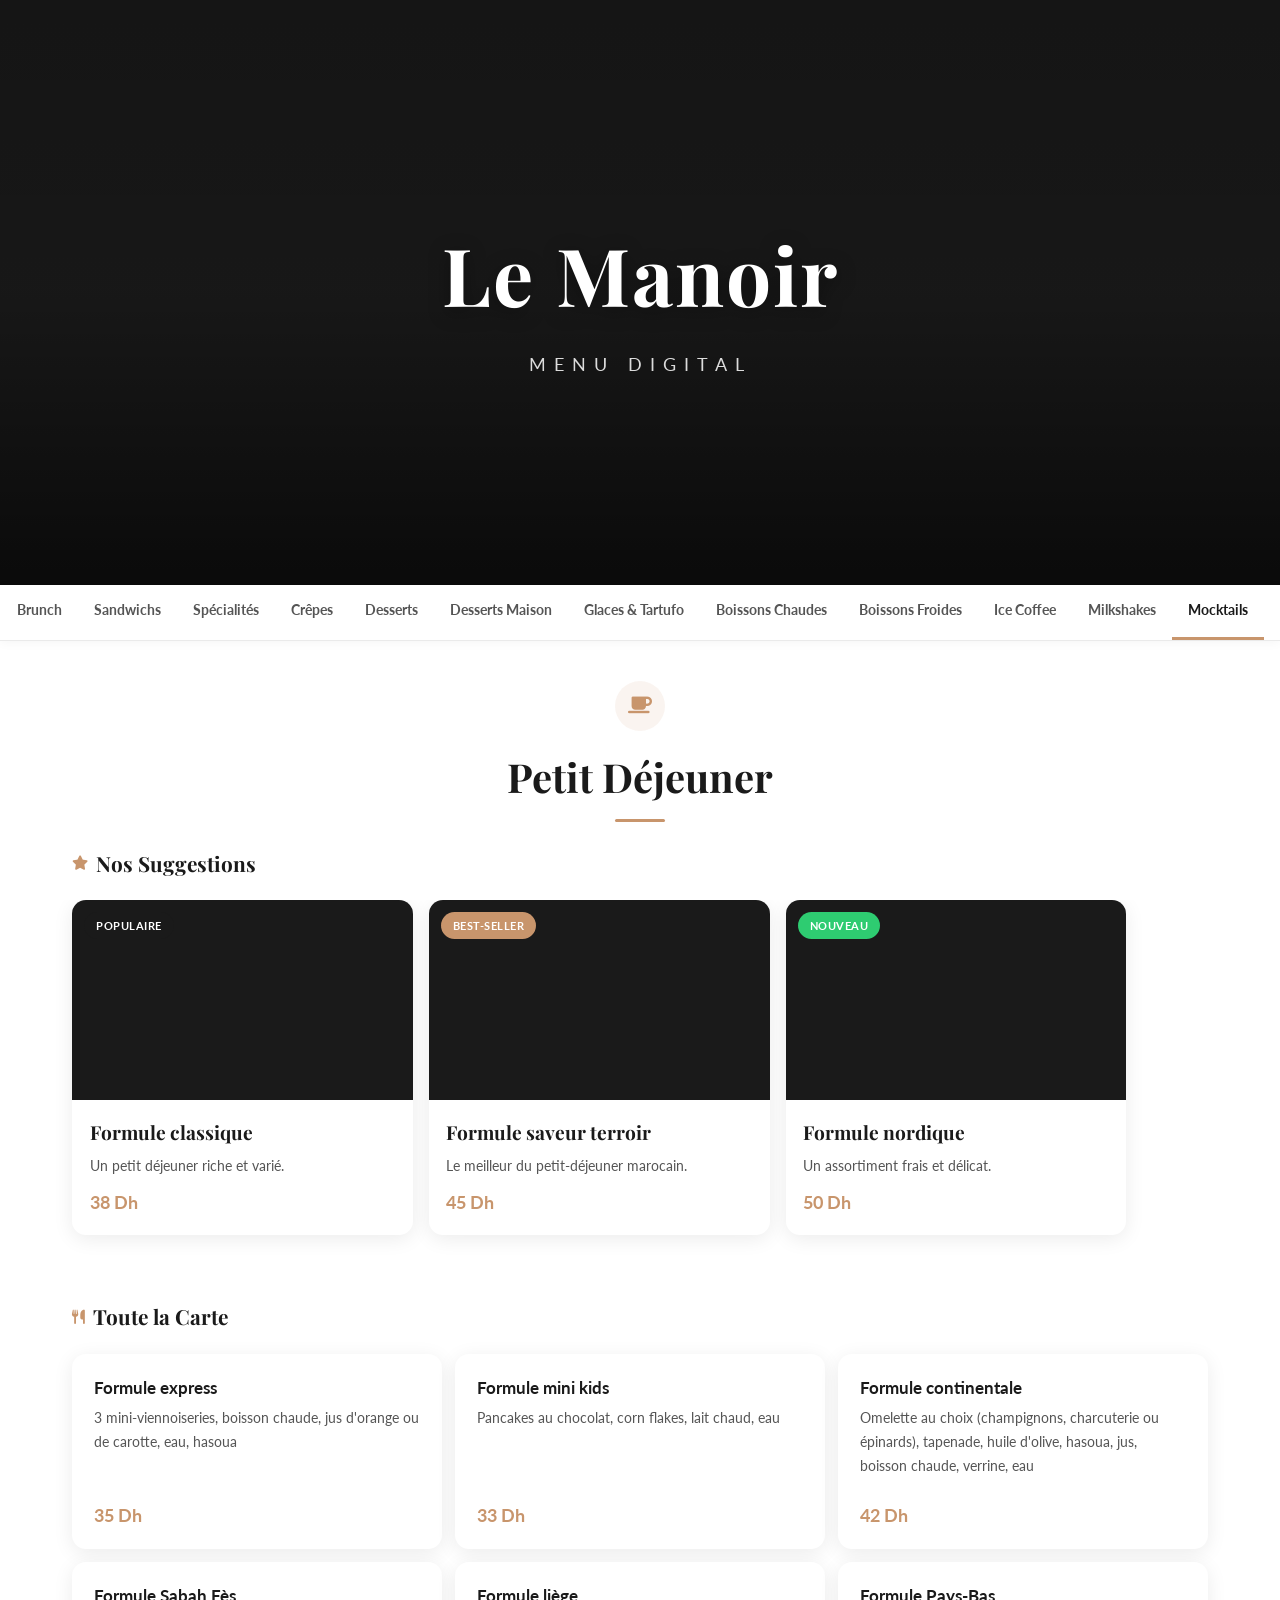
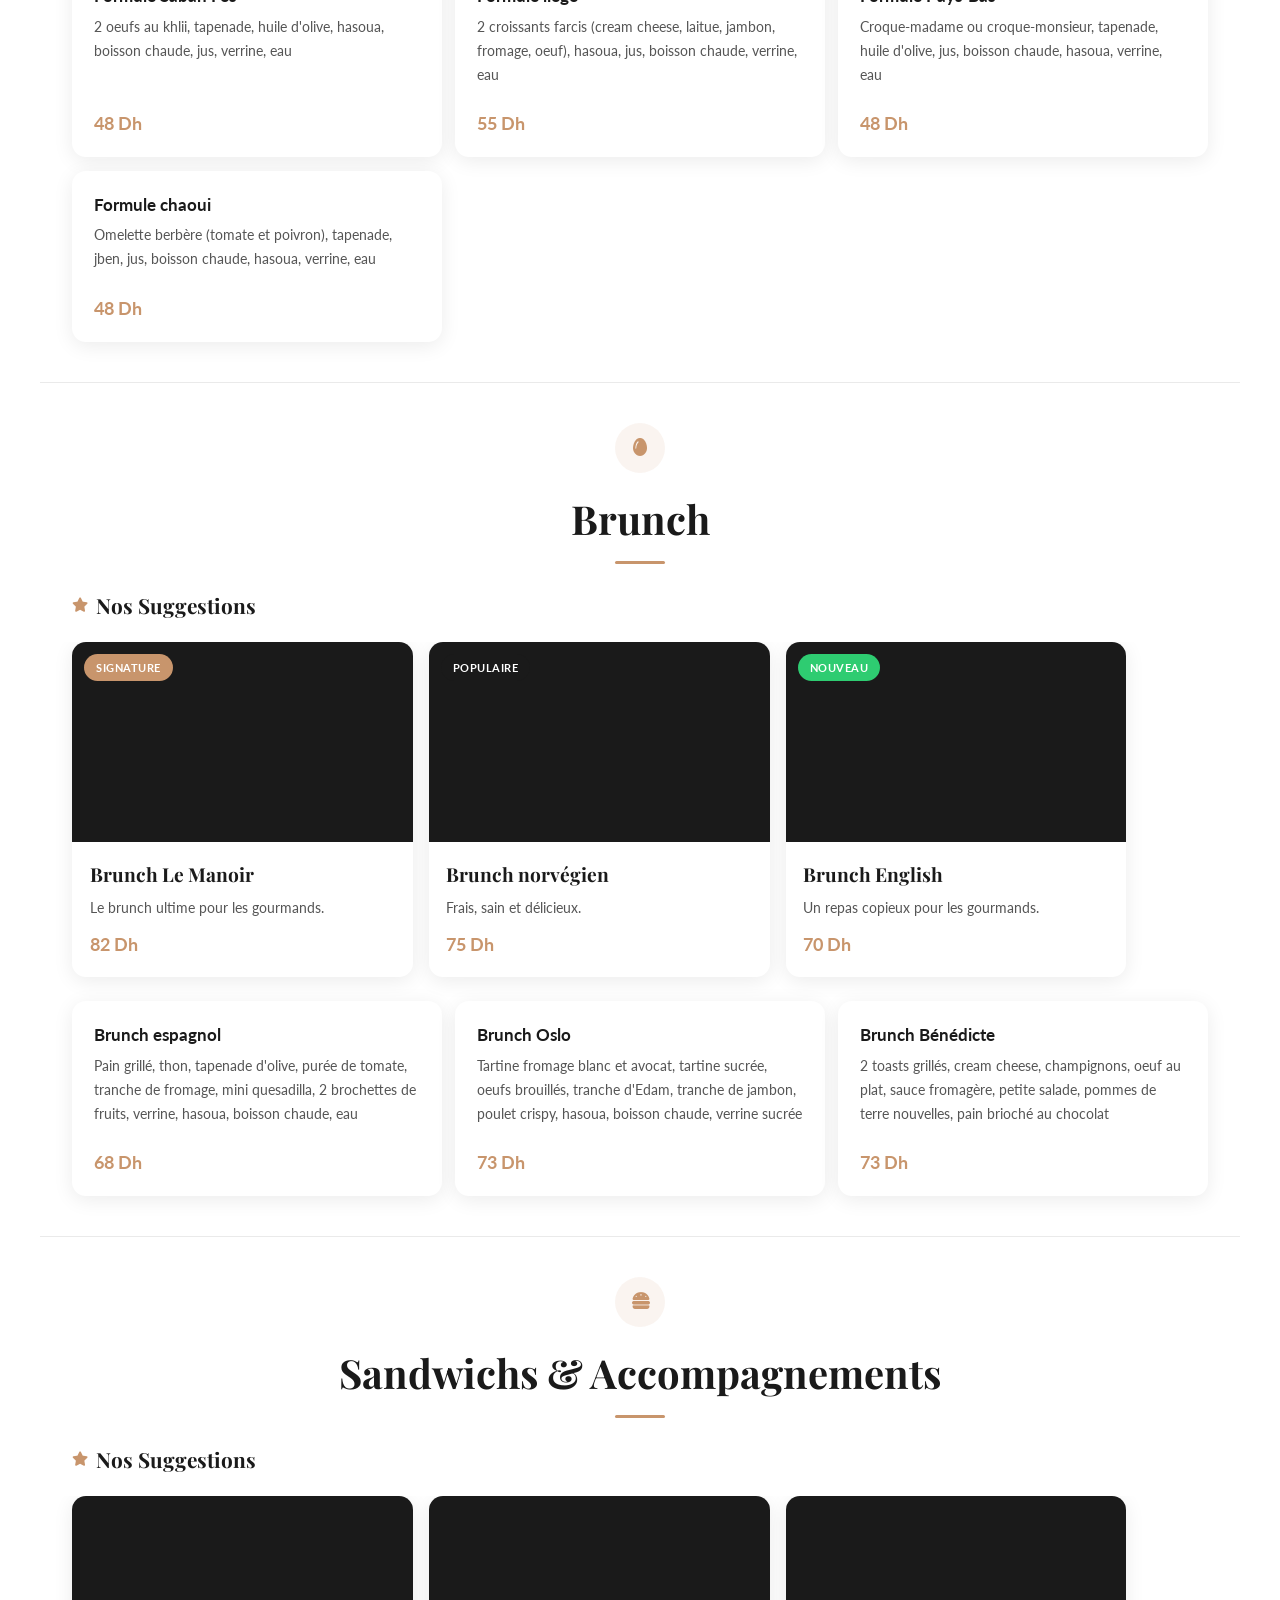
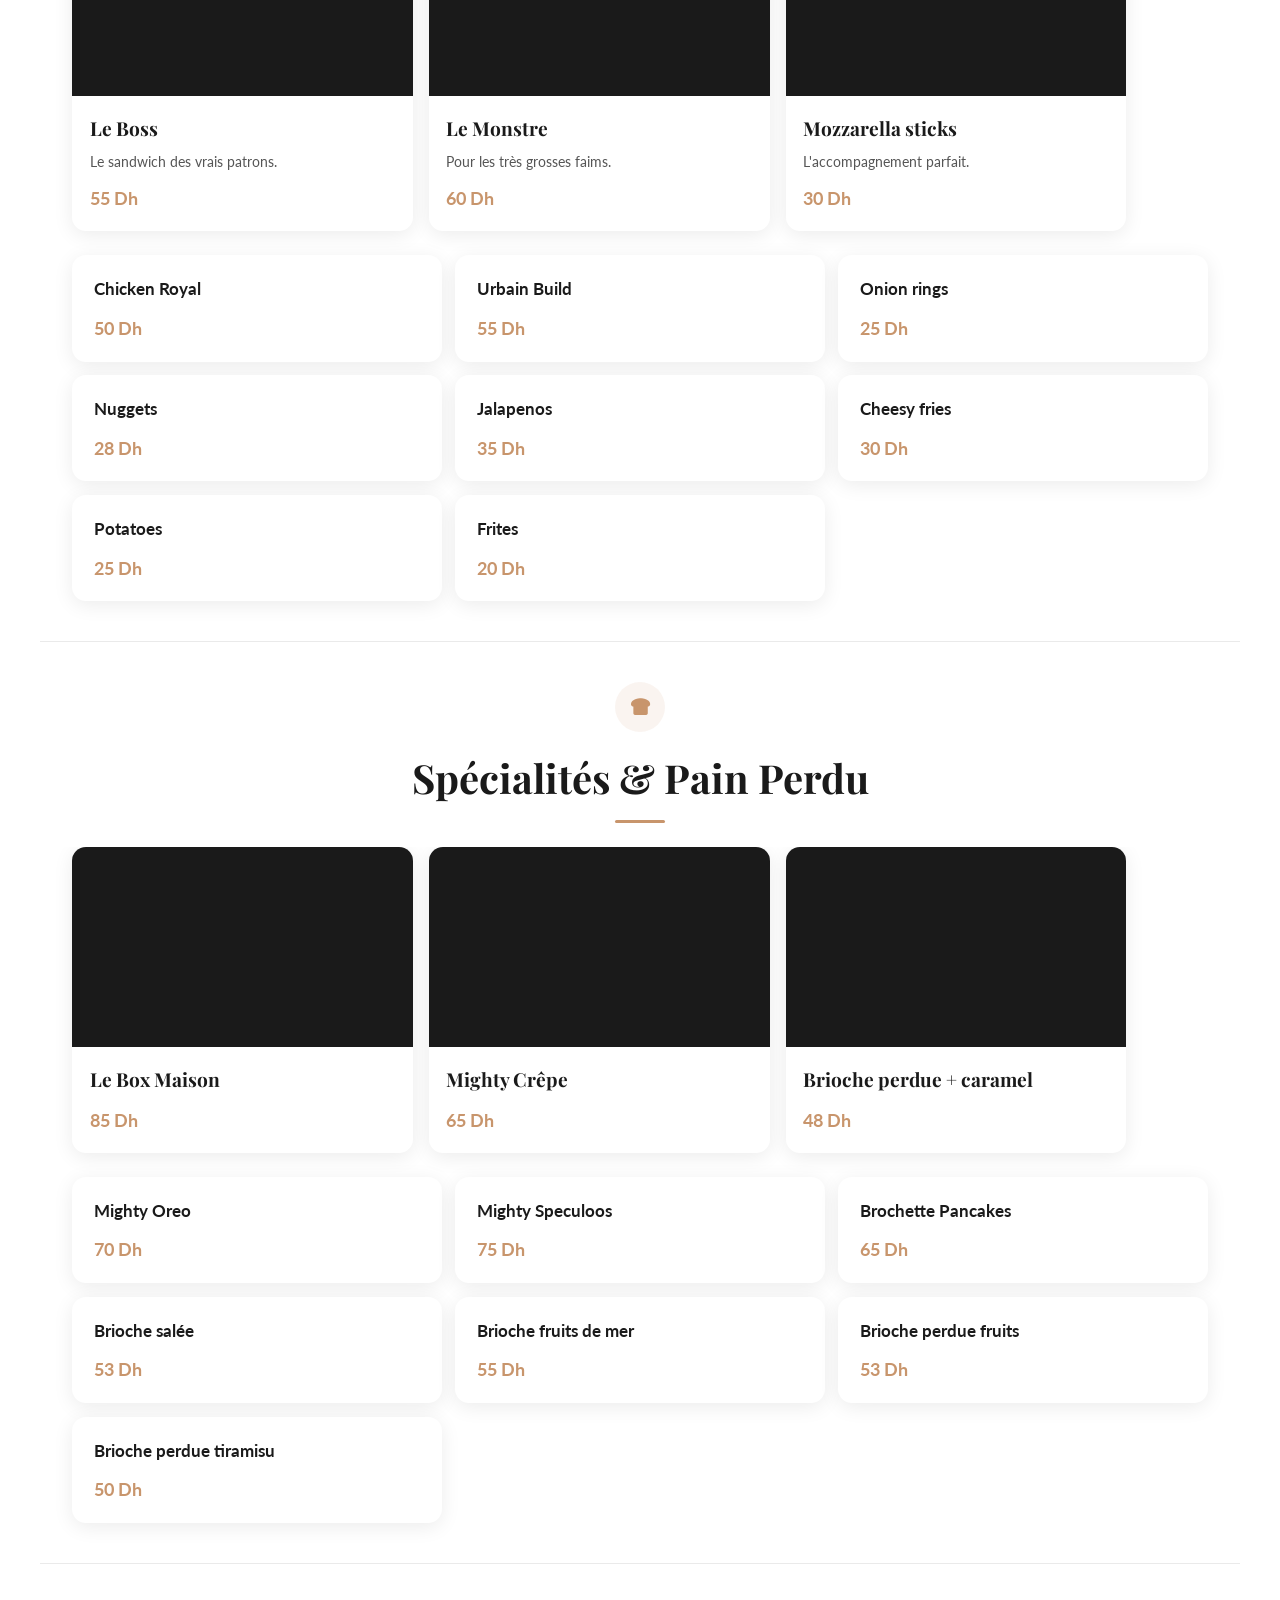
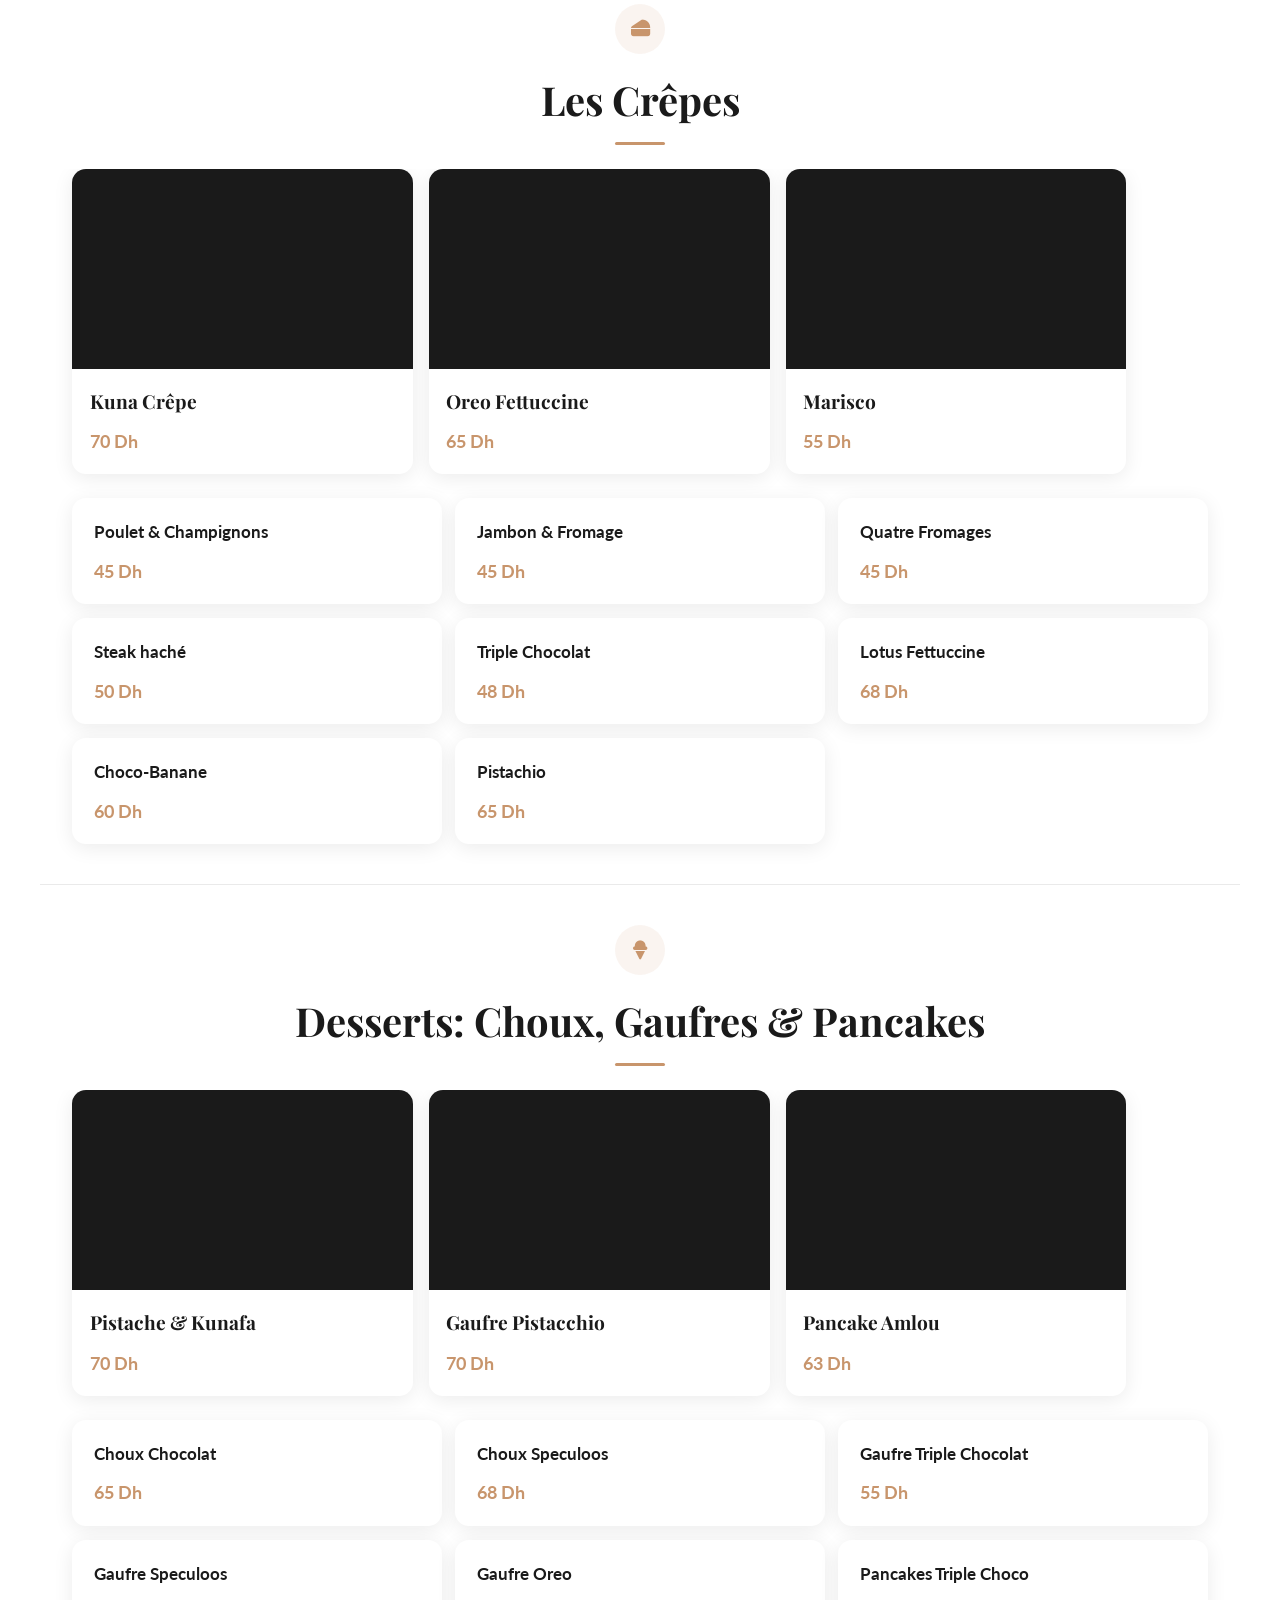
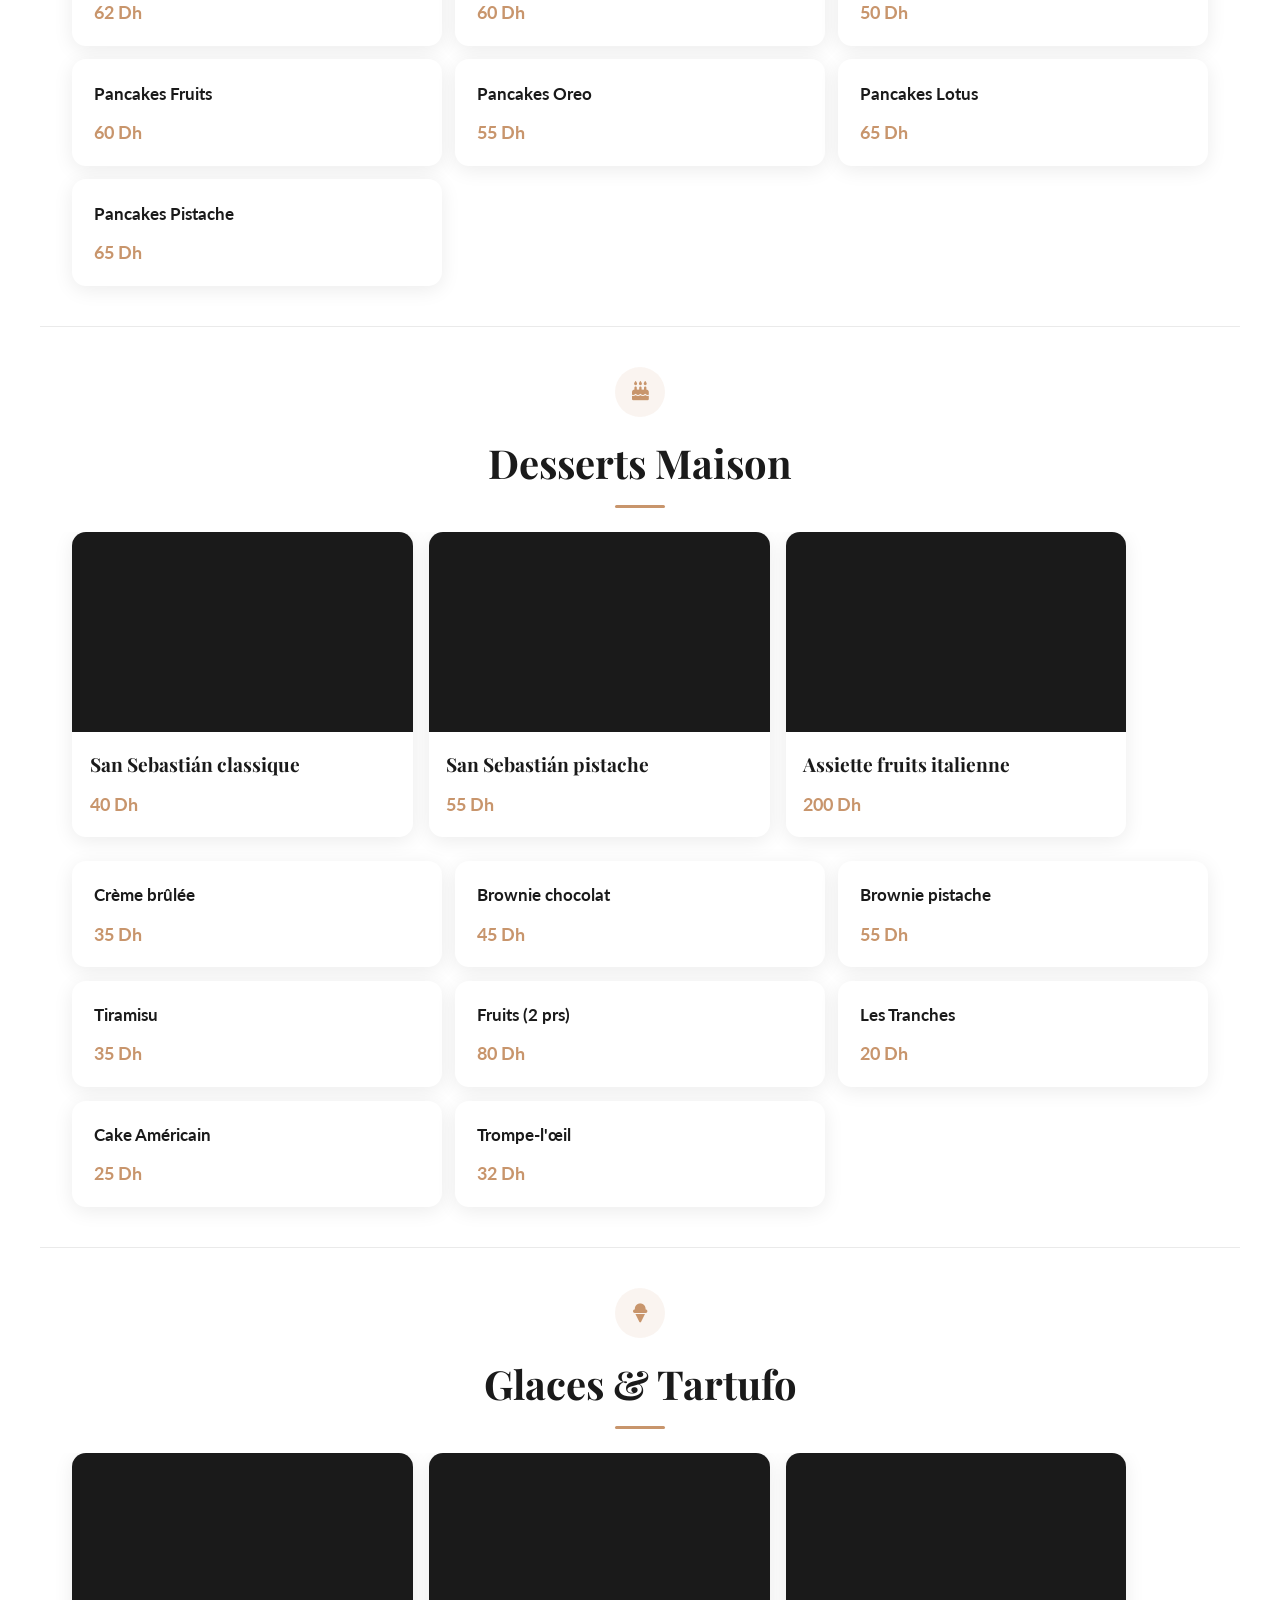
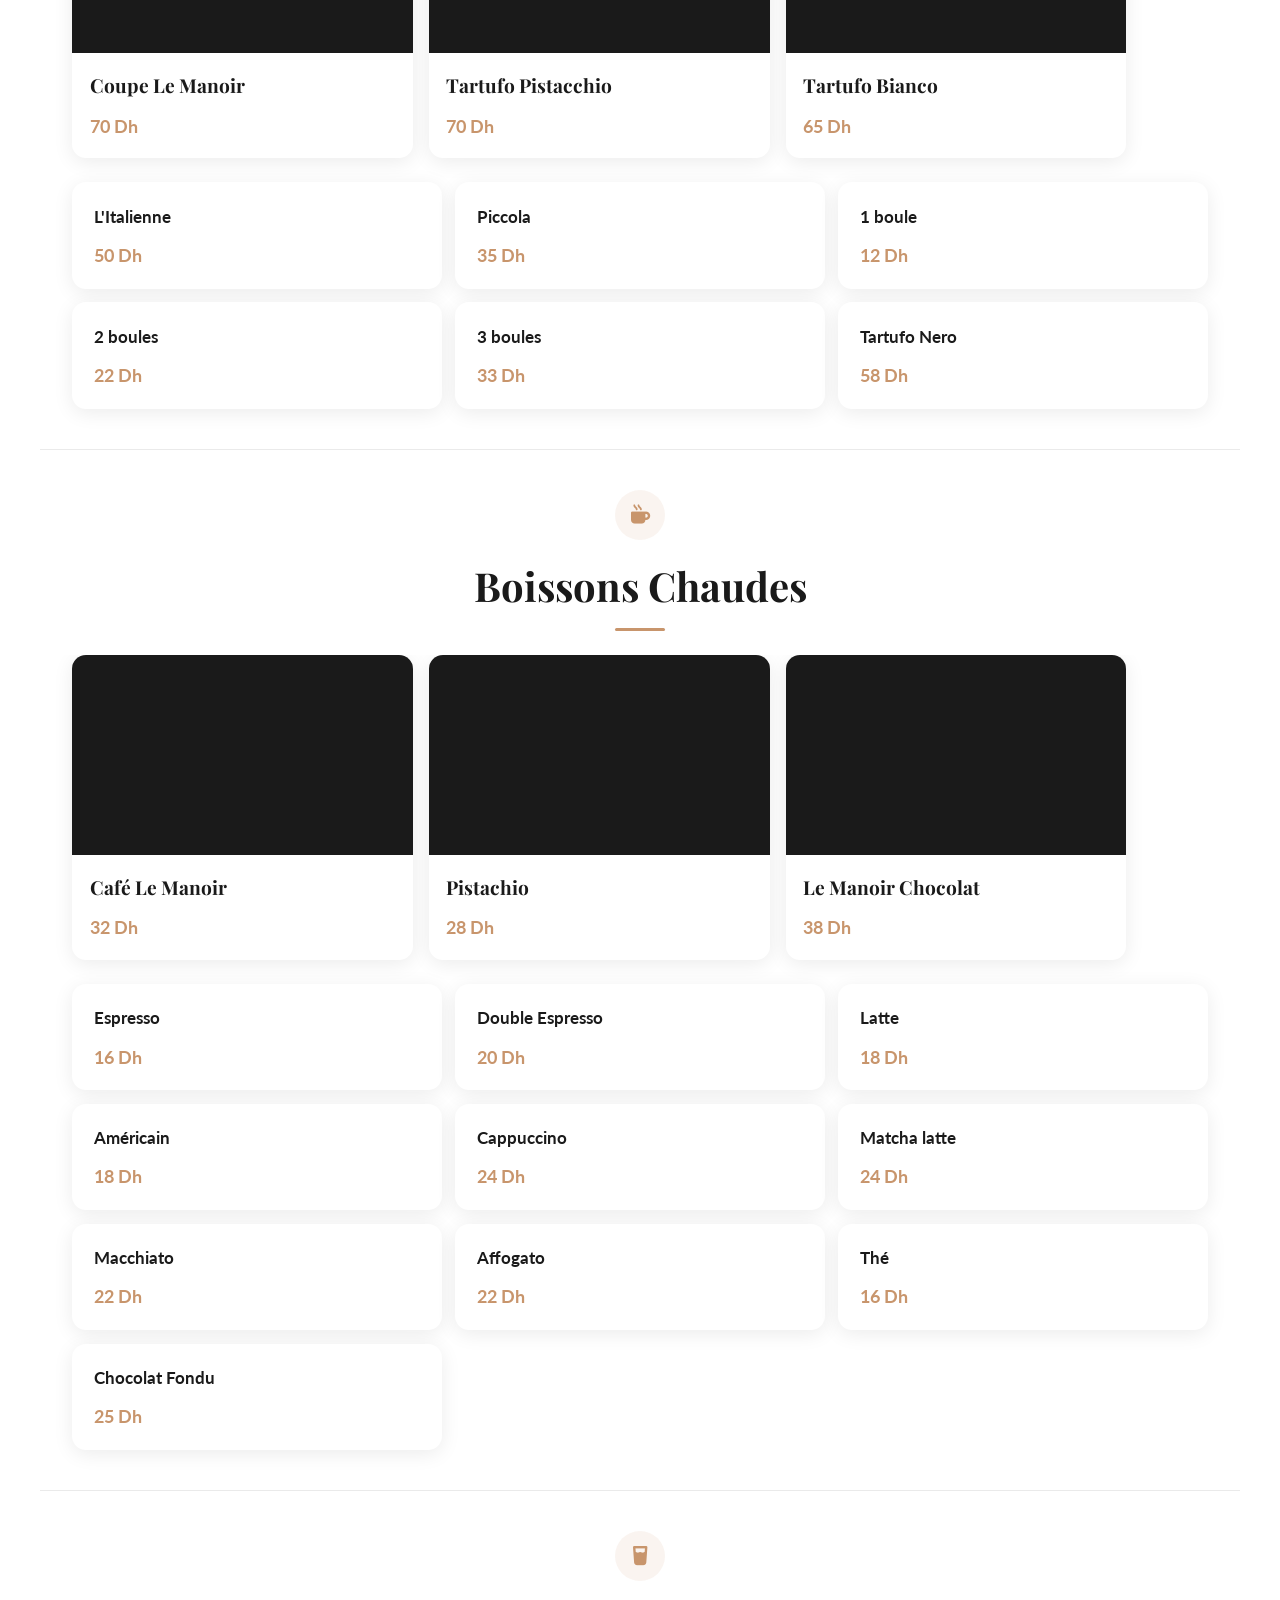
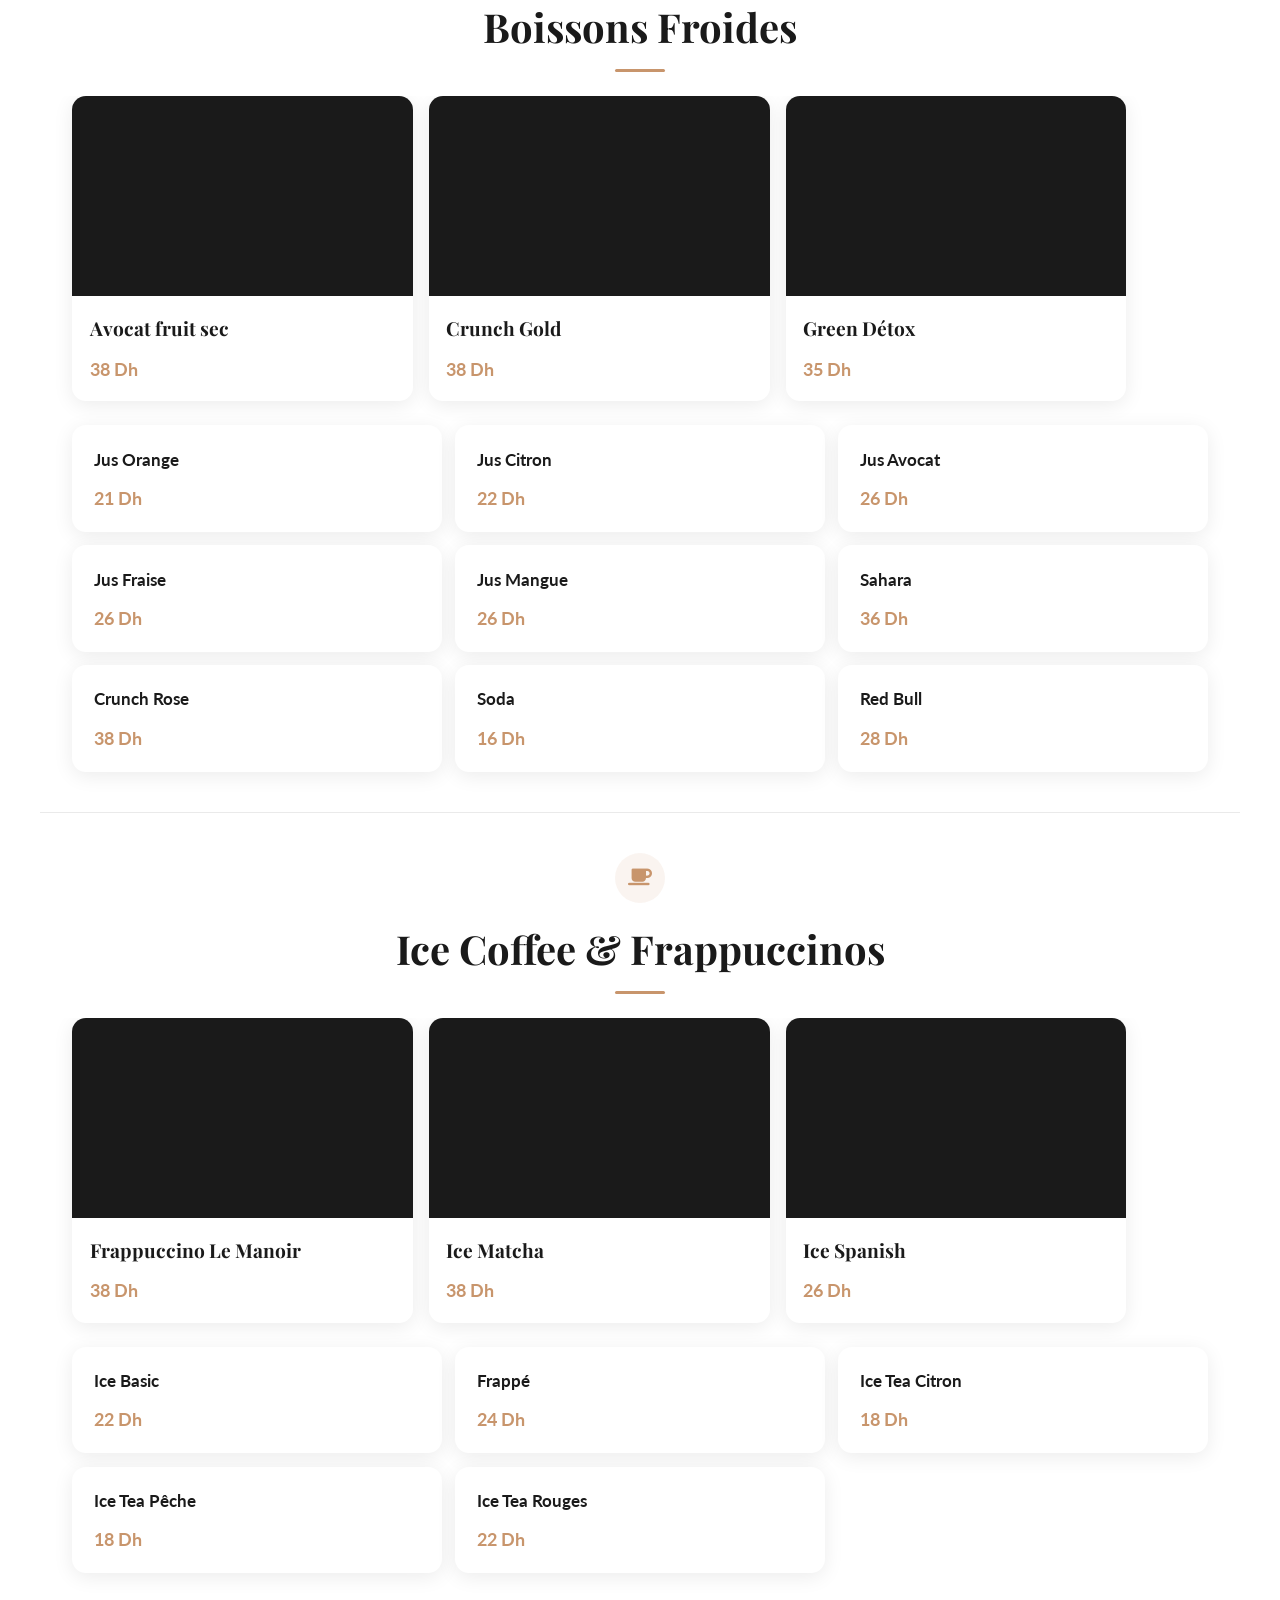
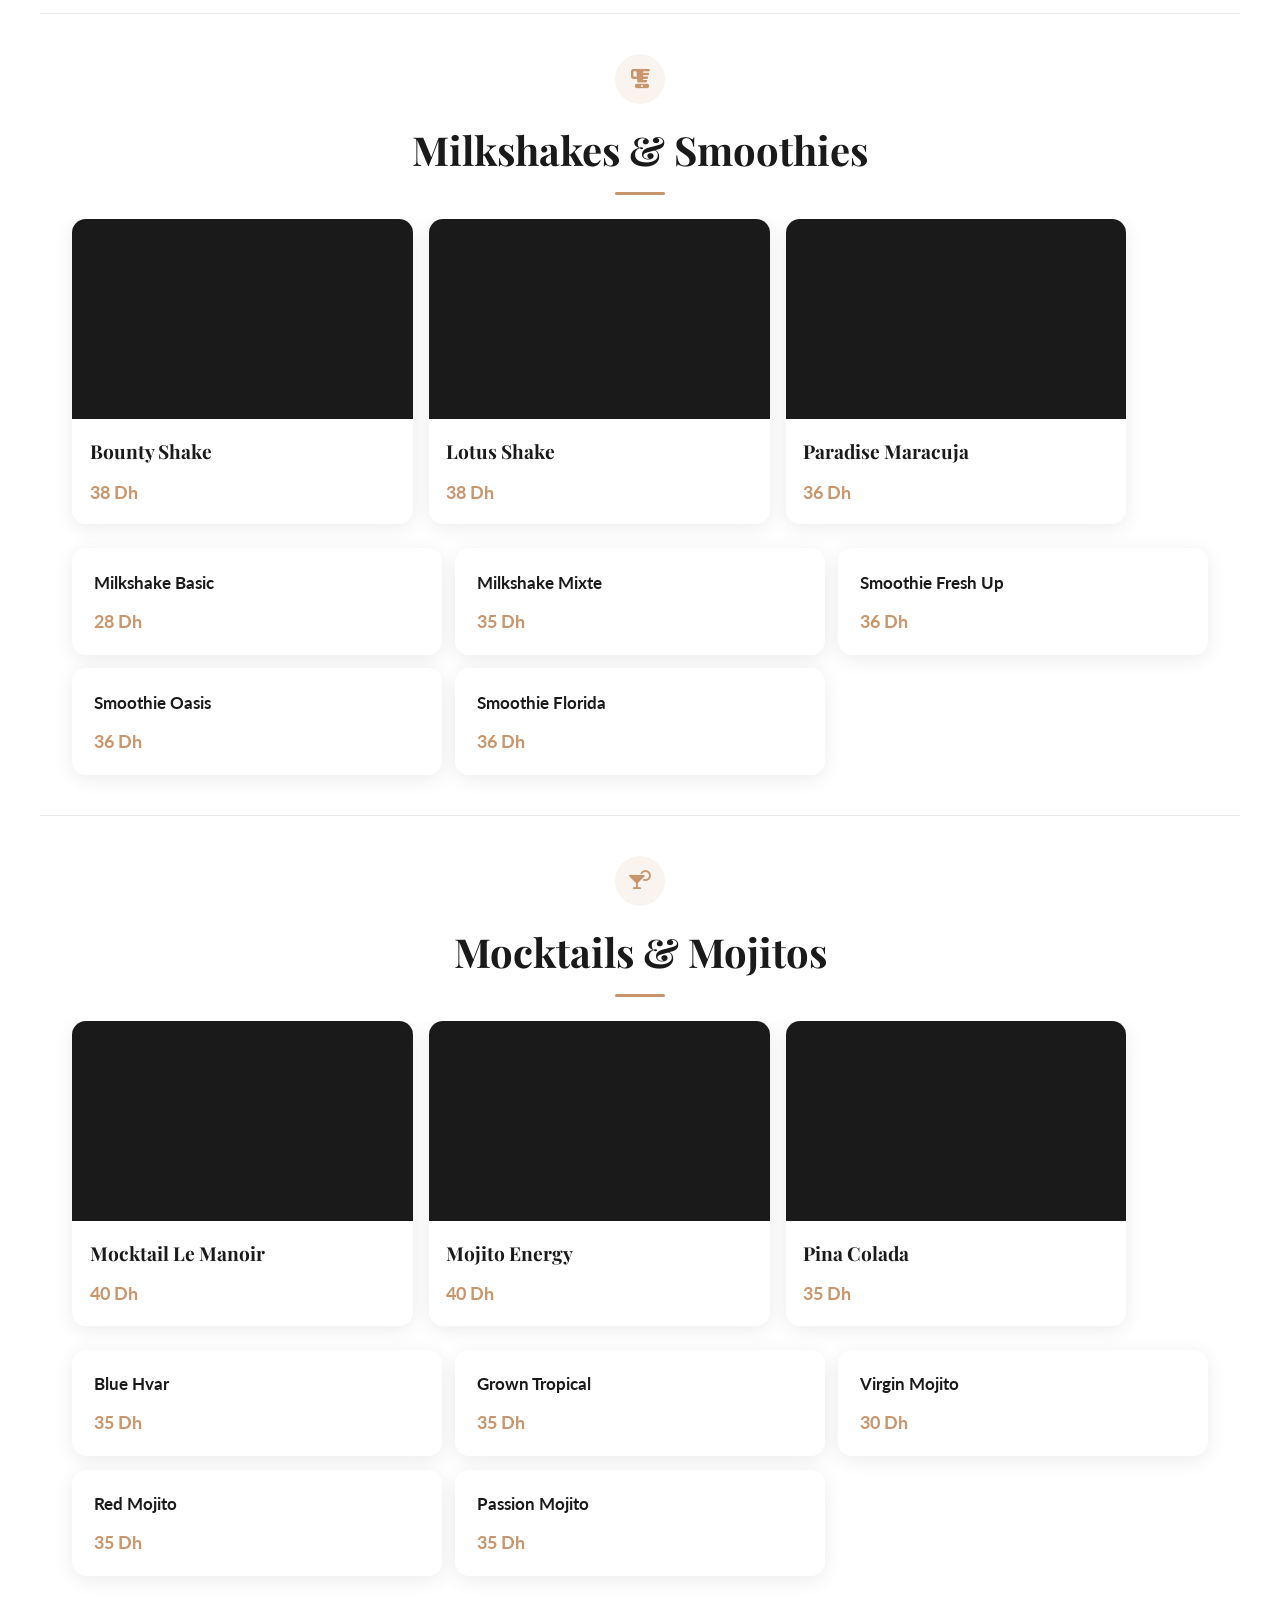
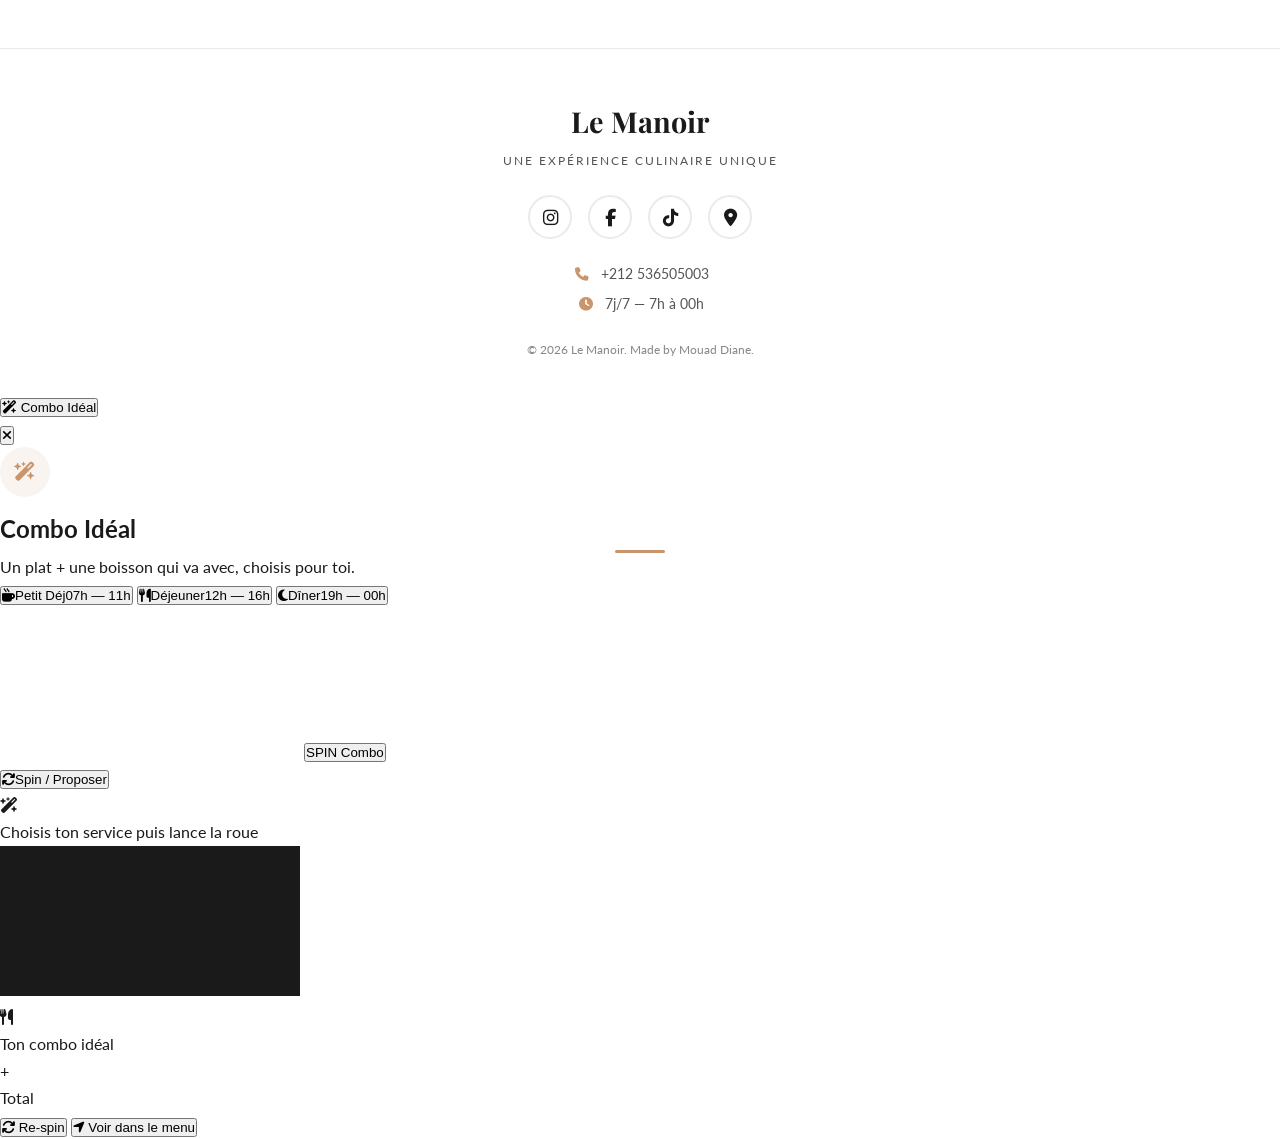
==== commit 7c36b22b: "feat(footer): ajout boutons TikTok + Localisation (Google Maps) en bas Co-authored-by: arena-agent <" ====
--- a/index.html
+++ b/index.html
@@ -582,6 +582,8 @@
             <div class="footer-social">
                 <a href="https://www.instagram.com/cafelemanoir" target="_blank"><i class="fab fa-instagram"></i></a>
                 <a href="https://www.facebook.com/CafeLeManoir" target="_blank"><i class="fab fa-facebook-f"></i></a>
+                <a href="https://www.tiktok.com/@cafelemanoir" target="_blank" rel="noopener" aria-label="TikTok"><i class="fab fa-tiktok"></i></a>
+                <a href="https://www.google.com/maps/search/?api=1&query=Cafe+Le+Manoir" target="_blank" rel="noopener" aria-label="Localisation"><i class="fas fa-location-dot"></i></a>
             </div>
             <div class="footer-info">
                 <p><i class="fas fa-phone"></i> +212 536505003</p>
--- a/style.css
+++ b/style.css
@@ -823,267 +823,4 @@
 
 @media (min-width: 1200px) {
     .section-header h2 { font-size: 2.5rem; }
-}
-
-/* ==========================================================================
-   LA ROULETTE LE MANOIR  —  Générateur de Combo Idéal  [v3 simplifié]
-   ========================================================================== */
-
-:root {
-    --wheel-slice-a: #F7F1E8;
-    --wheel-slice-b: #C8956C;
-    --wheel-ink-a: #1A1A1A;
-    --wheel-ink-b: #241708;
-    --wheel-rim: #1A1A1A;
-    --wheel-rim-glow: rgba(200, 149, 108, 0.35);
-}
-
-body.dark-mode {
-    --wheel-slice-a: #262219;
-    --wheel-slice-b: #A97C4E;
-    --wheel-ink-a: #F0F0F0;
-    --wheel-ink-b: #180F06;
-    --wheel-rim: #0D0C0B;
-    --wheel-rim-glow: rgba(200, 149, 108, 0.28);
-}
-
-/* ---------- FAB ---------- */
-.roulette-fab {
-    position: fixed;
-    bottom: 20px;
-    right: 20px;
-    z-index: 9999;
-    display: inline-flex;
-    align-items: center;
-    gap: 0.55rem;
-    padding: 0.9rem 1.4rem;
-    border: none;
-    border-radius: 50px;
-    background: linear-gradient(135deg, var(--accent), #A9764C);
-    color: #fff;
-    font-family: var(--font-body);
-    font-weight: 700;
-    font-size: 0.9rem;
-    letter-spacing: 0.5px;
-    cursor: pointer;
-    box-shadow: 0 8px 24px rgba(0,0,0,0.25), 0 4px 14px rgba(200,149,108,0.4);
-    transition: transform var(--transition), box-shadow var(--transition);
-    animation: fabPulse 2.6s ease-in-out infinite;
-}
-.roulette-fab i { font-size: 1.15rem; animation: slowSpin 8s linear infinite; }
-.roulette-fab:hover { transform: translateY(-4px) scale(1.03); box-shadow: 0 14px 34px rgba(200,149,108,0.5); }
-.roulette-fab:active { transform: scale(0.97); }
-@keyframes fabPulse {
-    0%, 100% { box-shadow: 0 8px 24px rgba(0,0,0,0.25), 0 4px 14px rgba(200,149,108,0.4); }
-    50%      { box-shadow: 0 8px 24px rgba(0,0,0,0.25), 0 6px 22px rgba(200,149,108,0.7); }
-}
-
-/* ---------- Modal ---------- */
-.roulette-modal {
-    position: fixed;
-    top: 0; left: 0;
-    width: 100vw; height: 100vh;
-    z-index: 10000;
-    display: flex;
-    align-items: center;
-    justify-content: center;
-    padding: 1rem;
-    background: rgba(0,0,0,0.7);
-    backdrop-filter: blur(8px);
-    -webkit-backdrop-filter: blur(8px);
-    opacity: 0;
-    visibility: hidden;
-    transition: opacity 0.3s ease, visibility 0.3s ease;
-}
-.roulette-modal.open { opacity: 1; visibility: visible; }
-
-.rm-panel {
-    position: relative;
-    width: 100%;
-    max-width: 500px;
-    max-height: 90vh;
-    overflow-y: auto;
-    background: var(--surface);
-    border-radius: 20px;
-    padding: 2rem;
-    box-shadow: 0 24px 70px rgba(0,0,0,0.4);
-    transform: scale(0.92) translateY(24px);
-    transition: transform 0.4s cubic-bezier(0.34, 1.56, 0.64, 1);
-}
-.roulette-modal.open .rm-panel { transform: scale(1) translateY(0); }
-
-.rm-close {
-    position: absolute;
-    top: 15px; right: 20px;
-    width: 38px; height: 38px;
-    border: none; border-radius: 50%;
-    background: var(--accent-light);
-    color: var(--accent);
-    font-size: 1.1rem;
-    cursor: pointer;
-    display: grid; place-items: center;
-    z-index: 2;
-    transition: all var(--transition);
-}
-.rm-close:hover { background: var(--accent); color: #fff; transform: rotate(90deg); }
-
-.rm-header { text-align: center; margin-bottom: 1.2rem; }
-.rm-header h2 { font-family: var(--font-display); font-size: 1.8rem; margin: 0.4rem 0 0.5rem; }
-.rm-tagline { color: var(--secondary-text); font-size: 0.9rem; }
-
-/* ---------- Corps ---------- */
-.rm-body { display: flex; flex-direction: column; align-items: center; gap: 15px; }
-
-.rm-actions { display: flex; justify-content: center; width: 100%; }
-.roulette-hint { text-align: center; font-size: 0.7rem; letter-spacing: 1.2px; text-transform: uppercase; color: var(--secondary-text); opacity: 0.85; width: 100%; }
-
-/* ---------- Période ---------- */
-.roulette-periods { display: flex; gap: 0.5rem; justify-content: center; flex-wrap: wrap; width: 100%; }
-.period-chip {
-    flex: 1 1 96px; max-width: 150px;
-    display: flex; flex-direction: column; align-items: center; gap: 0.12rem;
-    padding: 0.6rem 0.4rem 0.55rem;
-    background: var(--background); border: 1px solid var(--border-color); border-radius: var(--radius);
-    color: var(--secondary-text); cursor: pointer; box-shadow: var(--shadow); transition: all var(--transition);
-}
-.period-chip i { font-size: 1rem; color: var(--accent); }
-.period-chip .period-name { font-weight: 700; font-size: 0.85rem; color: var(--primary-text); }
-.period-chip .period-time { font-size: 0.6rem; font-weight: 700; letter-spacing: 1px; text-transform: uppercase; opacity: 0.75; }
-.period-chip:hover { transform: translateY(-3px); border-color: var(--accent); }
-.period-chip.active { background: var(--accent); border-color: var(--accent); color: #fff; }
-.period-chip.active i, .period-chip.active .period-name { color: #fff; }
-.period-chip.active .period-time { color: rgba(255,255,255,0.85); opacity: 1; }
-
-/* ---------- Roue ---------- */
-.wheel-shell { position: relative; width: min(100%, 300px); margin: 0 auto; display: none; }
-.wheel-shell.show { display: block; }
-.wheel-frame {
-    position: relative; width: 100%; aspect-ratio: 1/1; border-radius: 50%;
-    display: grid; place-items: center;
-    box-shadow: 0 0 0 6px var(--wheel-rim-glow), 0 0 0 9px rgba(200,149,108,0.12), 0 22px 50px rgba(0,0,0,0.22);
-}
-#wheel-canvas { display: block; width: 100%; height: 100%; max-width: 100%; border-radius: 50%; }
-.wheel-pointer {
-    position: absolute; top: -7px; left: 50%; transform: translateX(-50%);
-    transform-origin: 50% 0; width: 0; height: 0;
-    border-left: 13px solid transparent; border-right: 13px solid transparent; border-top: 26px solid var(--accent);
-    filter: drop-shadow(0 3px 5px rgba(0,0,0,0.35)); z-index: 3;
-}
-.wheel-pointer.tick { animation: pointerTick 0.11s ease-out; }
-@keyframes pointerTick { 0%{transform:translateX(-50%) rotate(0);}45%{transform:translateX(-50%) rotate(-13deg);}100%{transform:translateX(-50%) rotate(0);} }
-.wheel-hub {
-    position: absolute; top: 50%; left: 50%; transform: translate(-50%,-50%);
-    width: 26%; aspect-ratio: 1/1; min-width: 70px; border-radius: 50%;
-    border: 3px solid rgba(255,255,255,0.9);
-    background: linear-gradient(145deg, #302A24, #141210);
-    color: var(--accent); display: grid; place-items: center; align-content: center;
-    cursor: pointer; z-index: 2;
-    box-shadow: 0 8px 22px rgba(0,0,0,0.4), inset 0 2px 6px rgba(255,255,255,0.12);
-    transition: transform var(--transition);
-}
-.wheel-hub:hover { transform: translate(-50%,-50%) scale(1.06); }
-.wheel-hub-label { font-family: var(--font-display); font-weight: 700; font-size: 1.05rem; letter-spacing: 2px; line-height: 1; }
-.wheel-hub-sub { font-size: 0.52rem; letter-spacing: 2px; text-transform: uppercase; opacity: 0.7; margin-top: 3px; }
-
-/* ---------- Spin ---------- */
-.spin-btn {
-    display: inline-flex; align-items: center; gap: 0.6rem;
-    padding: 0.85rem 1.9rem; border: none; border-radius: 50px;
-    background: linear-gradient(135deg, var(--accent), #A9764C); color: #fff;
-    font-family: var(--font-body); font-weight: 700; font-size: 0.82rem; letter-spacing: 1.2px; text-transform: uppercase;
-    cursor: pointer; box-shadow: 0 10px 28px rgba(200,149,108,0.35);
-    transition: transform var(--transition), box-shadow var(--transition), opacity var(--transition);
-}
-.spin-btn:hover { transform: translateY(-3px); box-shadow: 0 16px 36px rgba(200,149,108,0.45); }
-.spin-btn:disabled { opacity: 0.65; cursor: not-allowed; transform: none; }
-
-/* ---------- Résultat / Combo ---------- */
-.rm-result { width: 100%; }
-.result-reel { text-align: center; color: var(--secondary-text); padding: 0.6rem; }
-.result-reel.hidden { display: none; }
-.result-reel i { display: block; font-size: 2rem; color: var(--accent); margin-bottom: 0.5rem; animation: slowSpin 7s linear infinite; }
-#result-reel-text { font-family: var(--font-display); font-size: 1.2rem; color: var(--primary-text); min-height: 1.6em; overflow: hidden; }
-#result-reel-text.rolling { animation: reelFlick 0.12s ease-out; }
-@keyframes reelFlick { from { opacity: 0.25; transform: translateY(9px); } to { opacity: 1; transform: none; } }
-@keyframes slowSpin { to { transform: rotate(360deg); } }
-
-.combo-card {
-    display: none;
-    width: 100%;
-    background: var(--background);
-    border: 1px solid var(--border-color);
-    border-radius: var(--radius);
-    box-shadow: var(--shadow-hover);
-    overflow: hidden;
-    text-align: center;
-}
-.combo-card.visible { display: block; animation: resultPop 0.65s cubic-bezier(0.34,1.56,0.64,1) both; }
-@keyframes resultPop { 0%{opacity:0;transform:scale(0.86) translateY(26px);}60%{opacity:1;transform:scale(1.03) translateY(-4px);}100%{opacity:1;transform:none;} }
-
-.combo-media { position: relative; aspect-ratio: 16/9; background: #141210; overflow: hidden; }
-.combo-media video { position: absolute; inset: 0; width: 100%; height: 100%; object-fit: cover; opacity: 0; transition: opacity 0.55s ease; }
-.combo-media.has-video video { opacity: 1; }
-.combo-media-fallback { position: absolute; inset: 0; display: grid; place-content: center; justify-items: center; gap: 0.5rem; color: var(--accent); background: radial-gradient(circle at 50% 38%, rgba(200,149,108,0.22), rgba(20,18,16,0.96) 72%); }
-.combo-media.has-video .combo-media-fallback { opacity: 0; }
-.combo-media-fallback i { font-size: 2.2rem; opacity: 0.9; }
-.combo-media-fallback span { font-size: 0.66rem; letter-spacing: 2px; text-transform: uppercase; color: rgba(255,255,255,0.7); }
-
-.combo-body { padding: 1.1rem 1.3rem 1.3rem; }
-.combo-kicker { font-size: 0.66rem; font-weight: 700; letter-spacing: 2.4px; text-transform: uppercase; color: var(--accent); margin-bottom: 0.6rem; }
-
-.combo-line {
-    display: flex; align-items: center; justify-content: space-between; gap: 0.8rem;
-    background: var(--surface); border: 1px solid var(--border-color); border-radius: 12px;
-    padding: 0.7rem 1rem;
-}
-.combo-line .combo-name { font-family: var(--font-display); font-size: 1.15rem; color: var(--primary-text); text-align: left; }
-.combo-line .combo-price { font-weight: 700; font-size: 1rem; color: var(--accent); white-space: nowrap; }
-.combo-line.drink { border-style: dashed; }
-.combo-line.drink .combo-name { font-family: var(--font-body); font-size: 1rem; }
-.combo-line.drink .combo-name i { color: var(--accent); margin-right: 6px; }
-
-.combo-plus { font-family: var(--font-display); font-size: 1.3rem; color: var(--accent); line-height: 1; margin: 0.35rem 0; }
-
-.combo-total {
-    display: flex; align-items: center; justify-content: space-between;
-    background: var(--accent-light); border: 1px dashed var(--accent); border-radius: 12px;
-    padding: 0.8rem 1rem; margin-top: 0.8rem;
-}
-.combo-total span { font-size: 0.78rem; font-weight: 700; letter-spacing: 1.5px; text-transform: uppercase; color: var(--secondary-text); }
-.combo-total strong { font-family: var(--font-display); font-size: 1.5rem; color: var(--accent); }
-
-.combo-actions { display: flex; gap: 0.6rem; flex-wrap: wrap; margin-top: 1rem; }
-
-.result-btn {
-    flex: 1 1 130px; display: inline-flex; align-items: center; justify-content: center; gap: 0.5rem;
-    padding: 0.7rem 0.9rem; border-radius: 50px; border: 2px solid var(--accent);
-    background: var(--accent); color: #fff; font-family: var(--font-body); font-weight: 700; font-size: 0.75rem; letter-spacing: 0.6px; text-transform: uppercase;
-    cursor: pointer; transition: all var(--transition);
-}
-.result-btn:hover { transform: translateY(-3px); box-shadow: 0 10px 24px rgba(200,149,108,0.35); }
-.result-btn.ghost { background: transparent; color: var(--accent); }
-.result-btn.ghost:hover { background: var(--accent-light); }
-
-/* ---------- Surbrillance "voir dans le menu" ---------- */
-.roulette-flash {
-    position: relative; z-index: 2;
-    border-color: var(--accent) !important;
-    animation: rouletteFlash 1.15s ease-out 2;
-}
-@keyframes rouletteFlash {
-    0%   { box-shadow: 0 0 0 0 rgba(200,149,108,0.65); transform: scale(1); }
-    45%  { box-shadow: 0 0 0 12px rgba(200,149,108,0); transform: scale(1.025); }
-    100% { box-shadow: 0 0 0 0 rgba(200,149,108,0); transform: scale(1); }
-}
-
-/* ---------- Responsive / motion ---------- */
-@media (max-width: 420px) {
-    .roulette-fab { right: 14px; bottom: 16px; padding: 0.8rem 1.05rem; }
-    .fab-label { display: none; }
-    .roulette-fab { border-radius: 50%; }
-    .rm-panel { padding: 1.4rem 1rem 1.5rem; }
-}
-@media (prefers-reduced-motion: reduce) {
-    .roulette-fab, .roulette-fab i, .result-reel i, .wheel-pointer.tick,
-    .combo-card.visible, .roulette-flash { animation: none; }
-}
+}
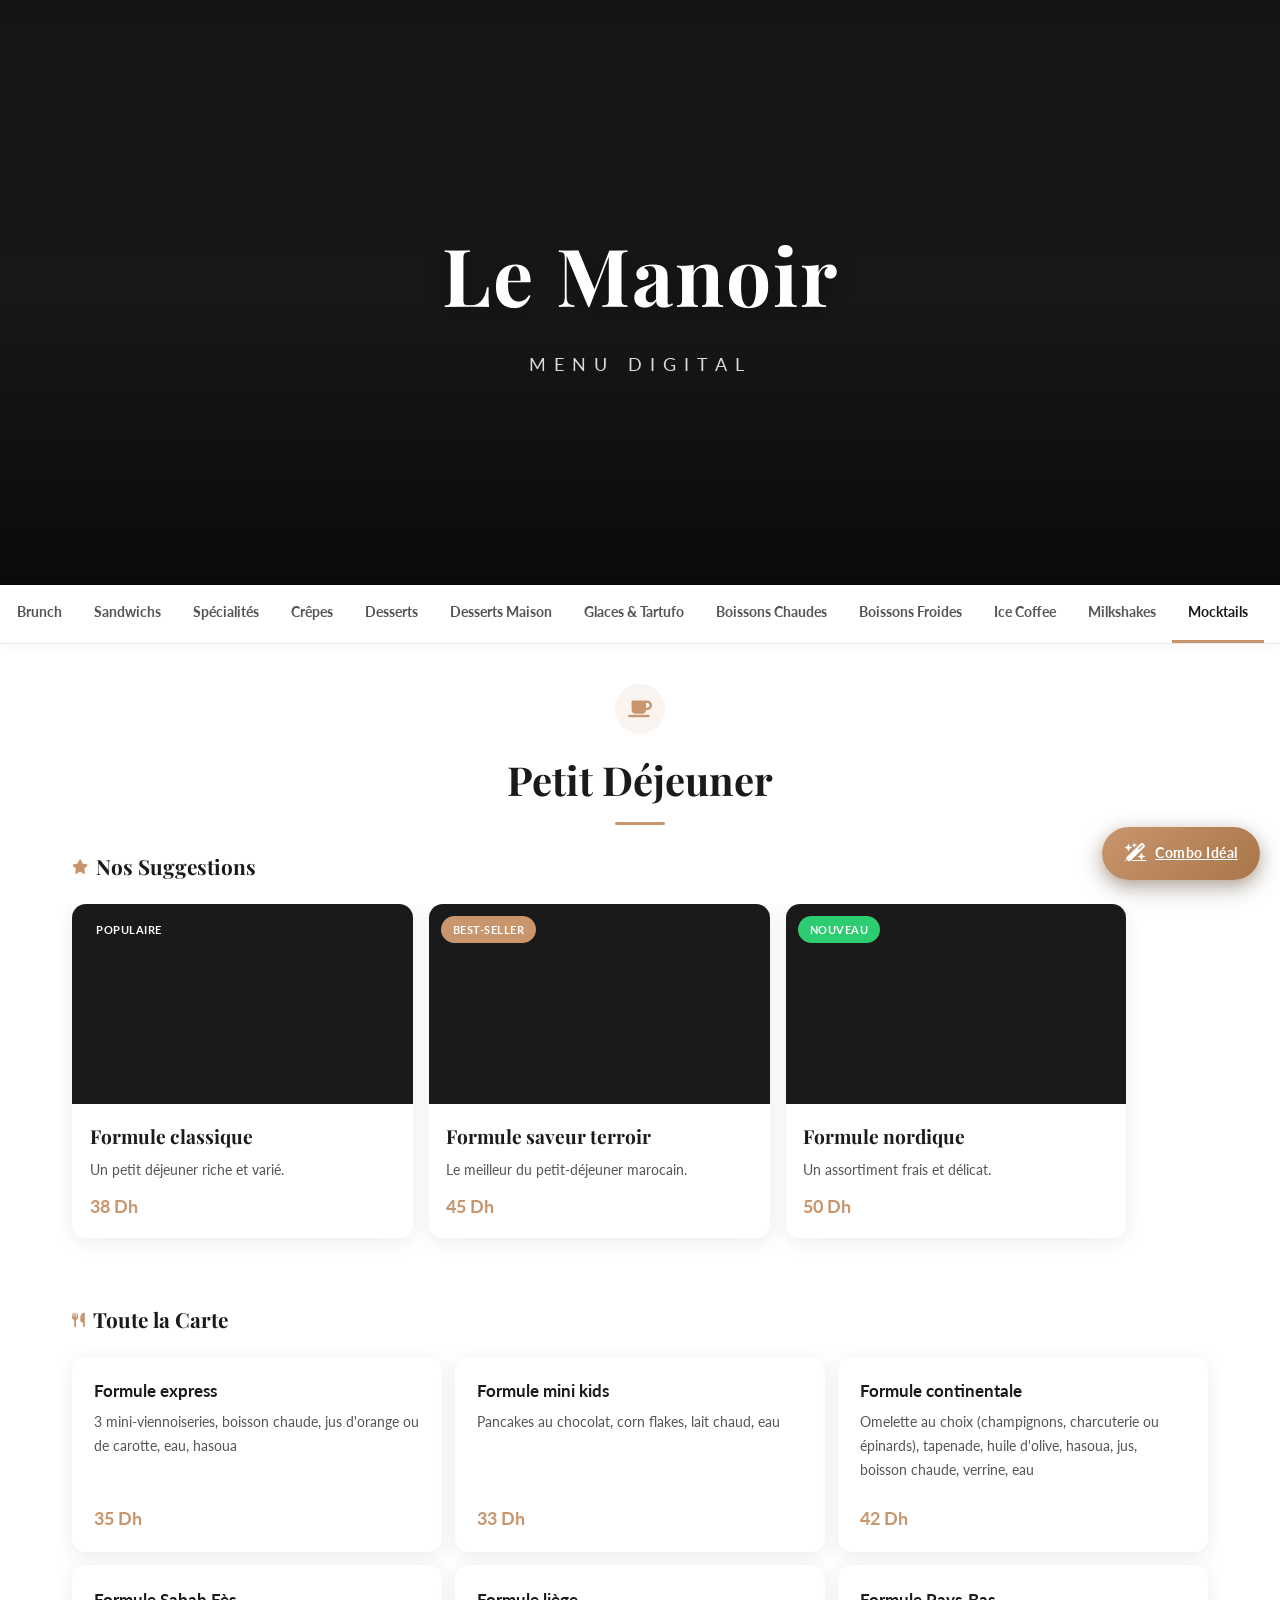
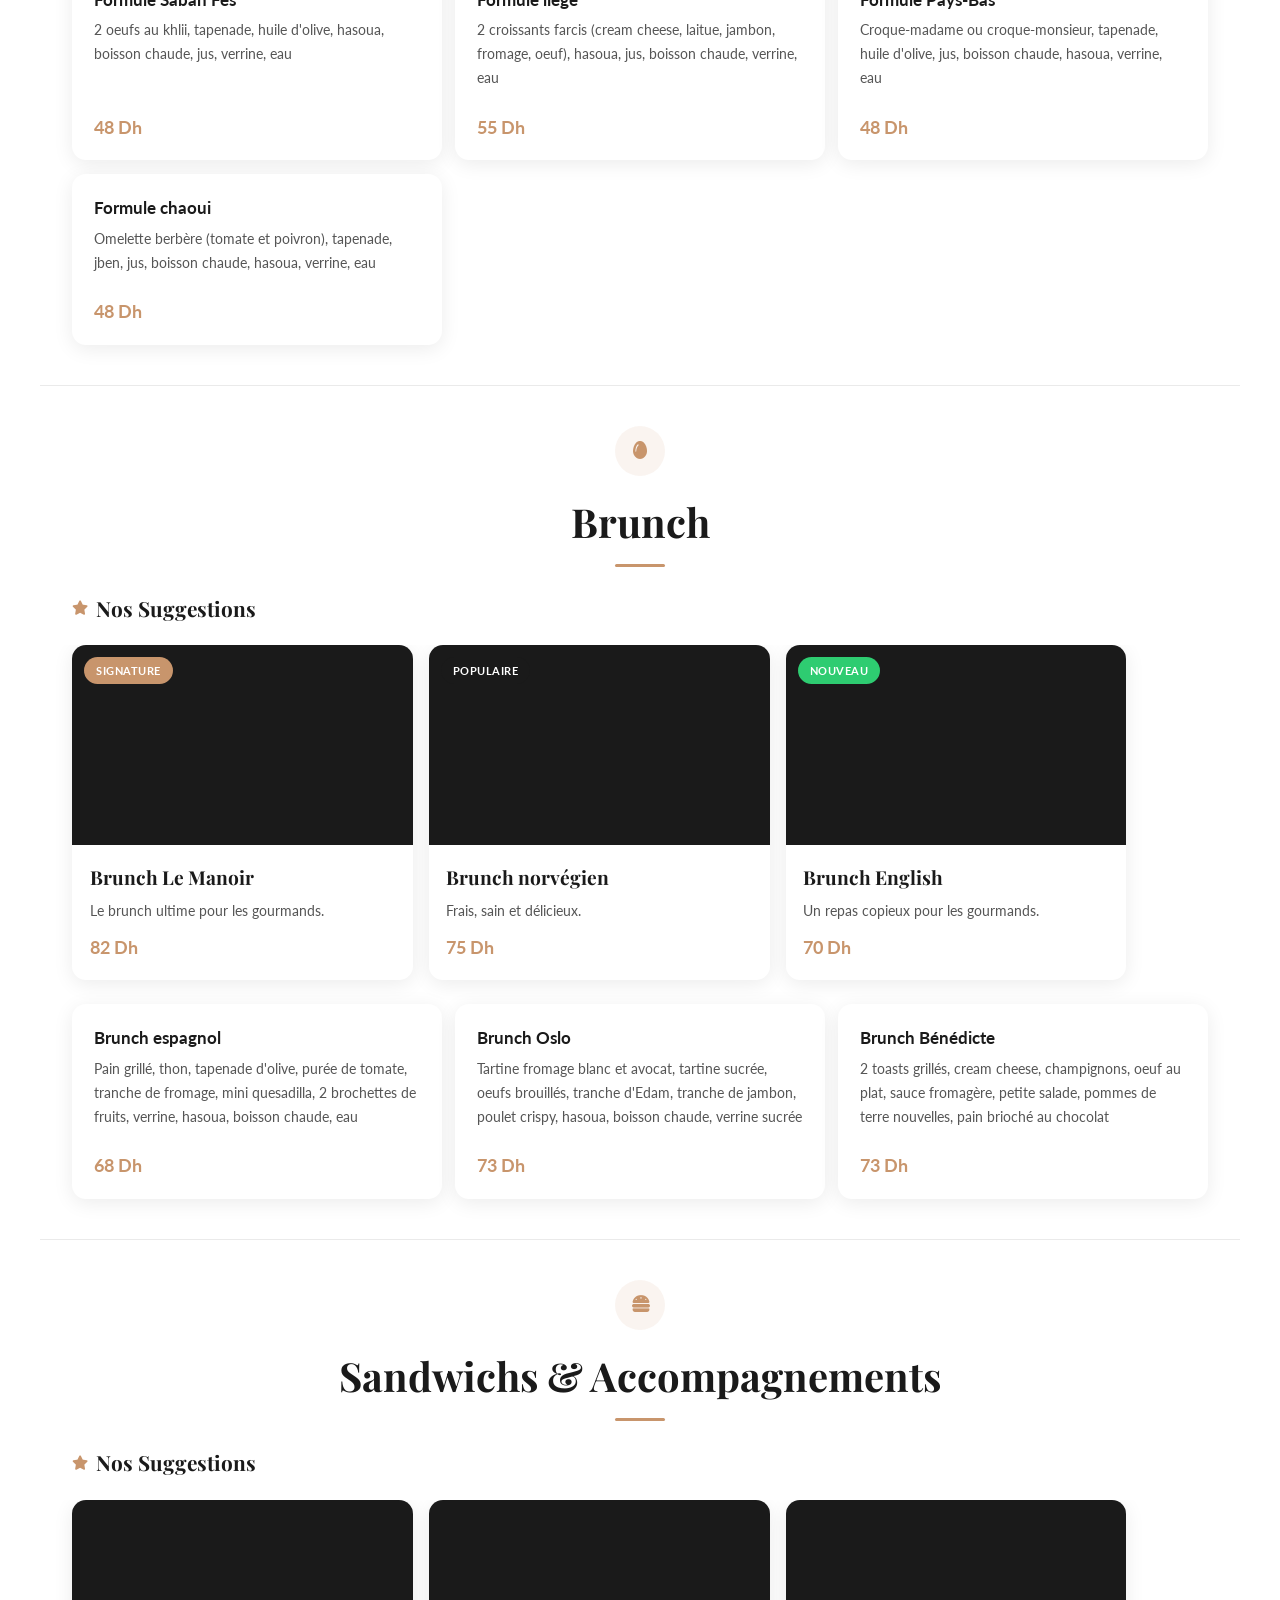
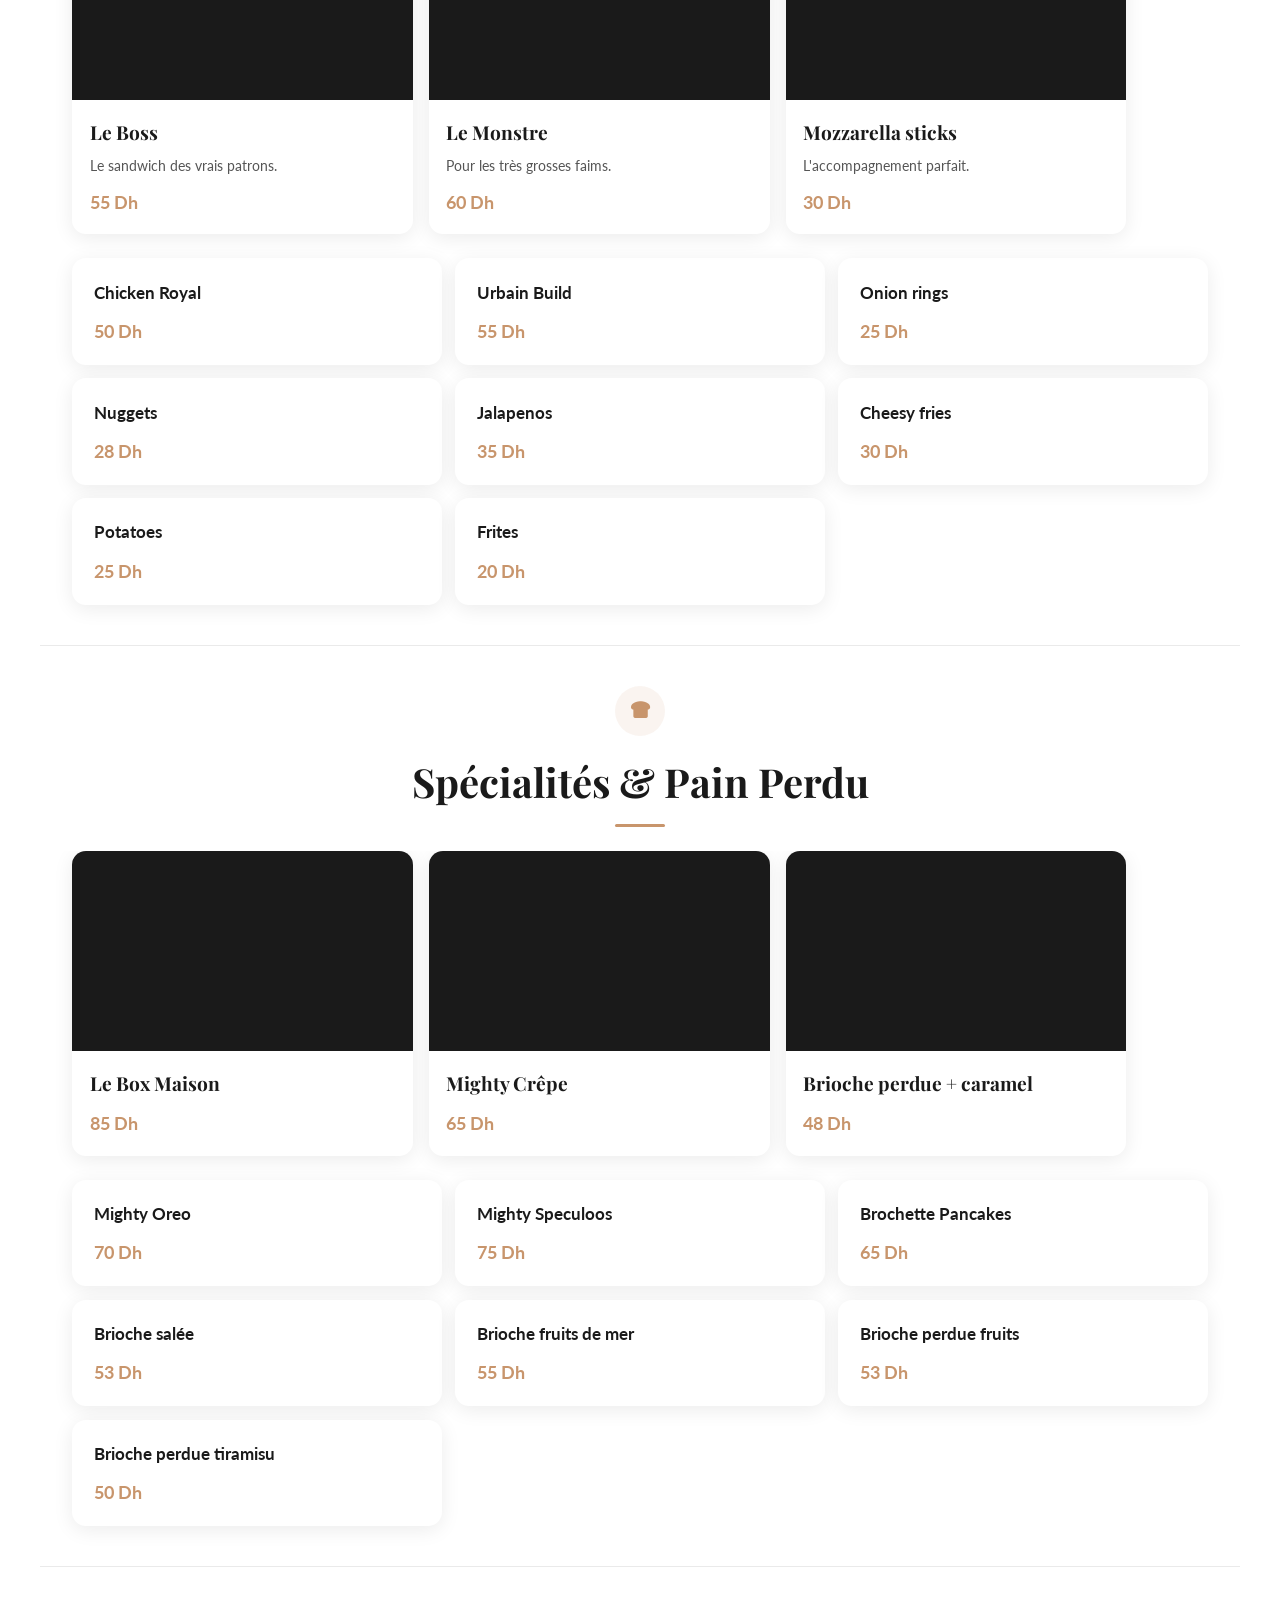
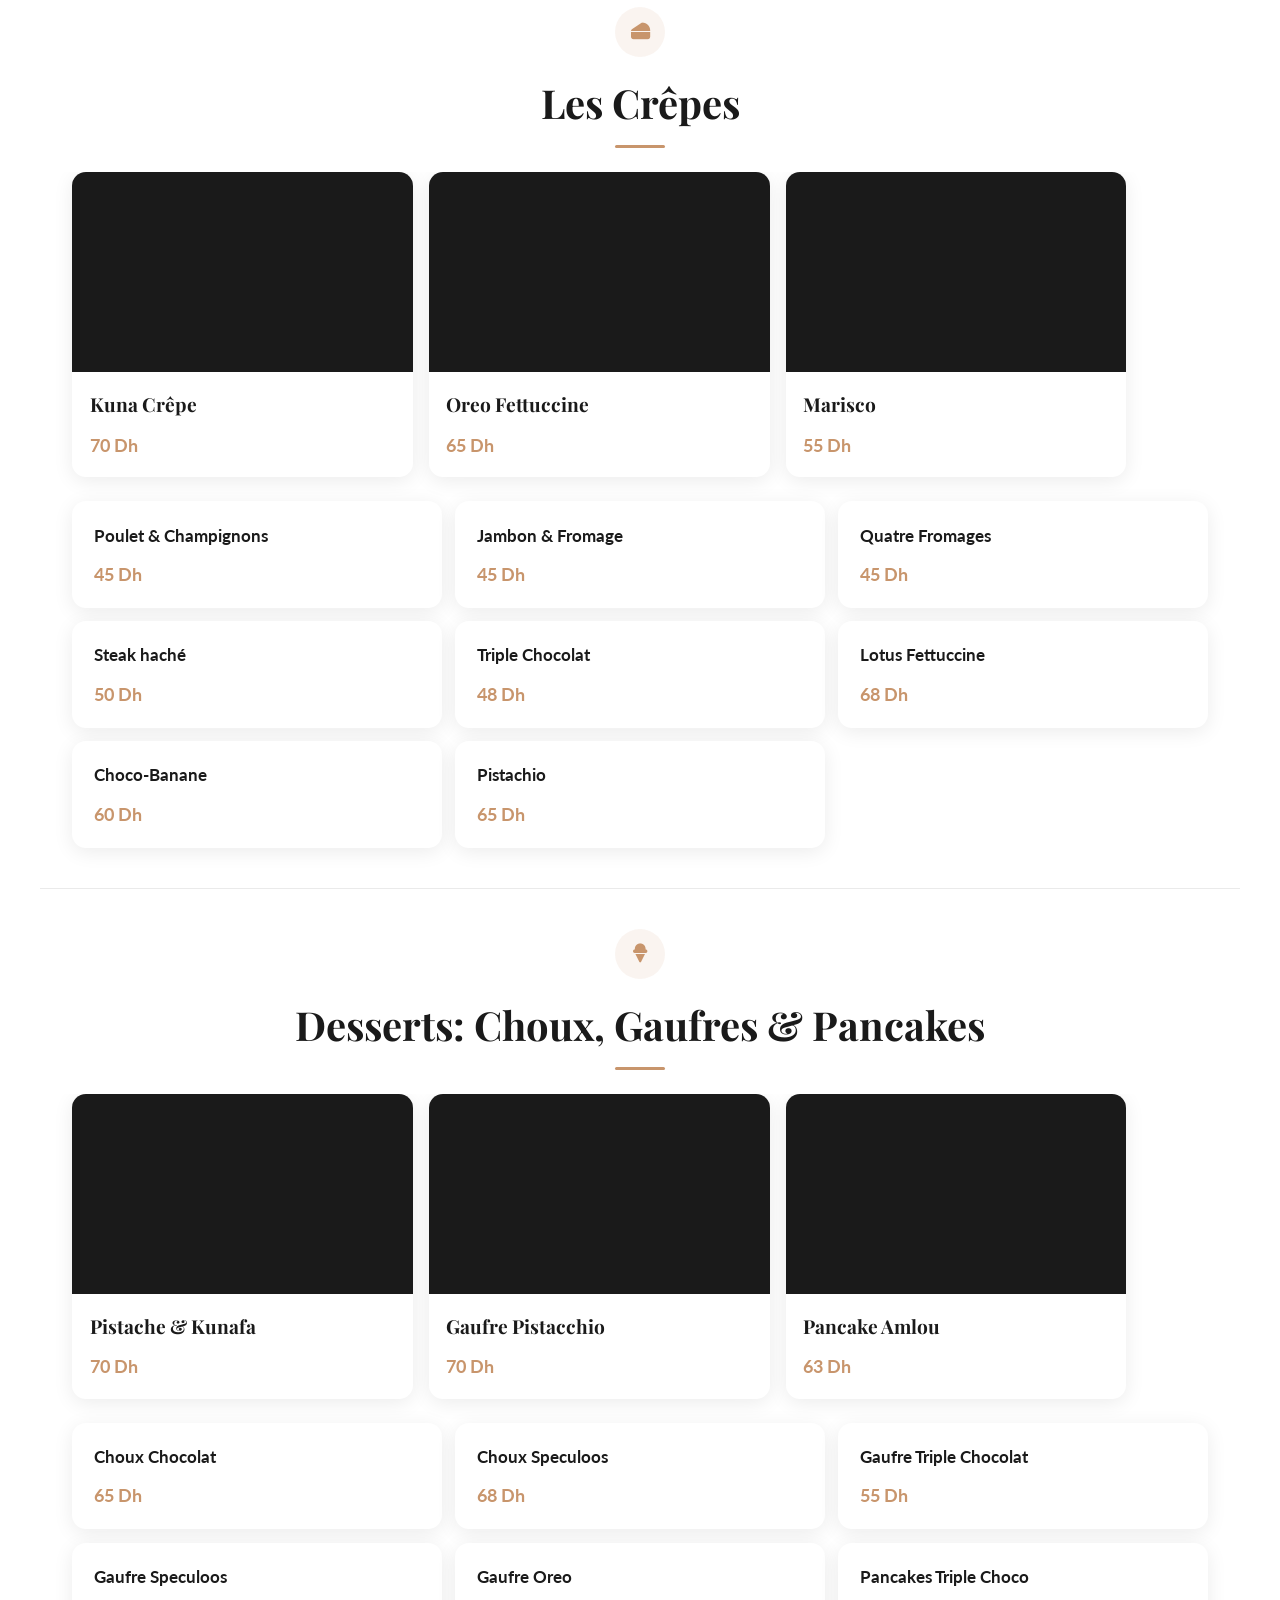
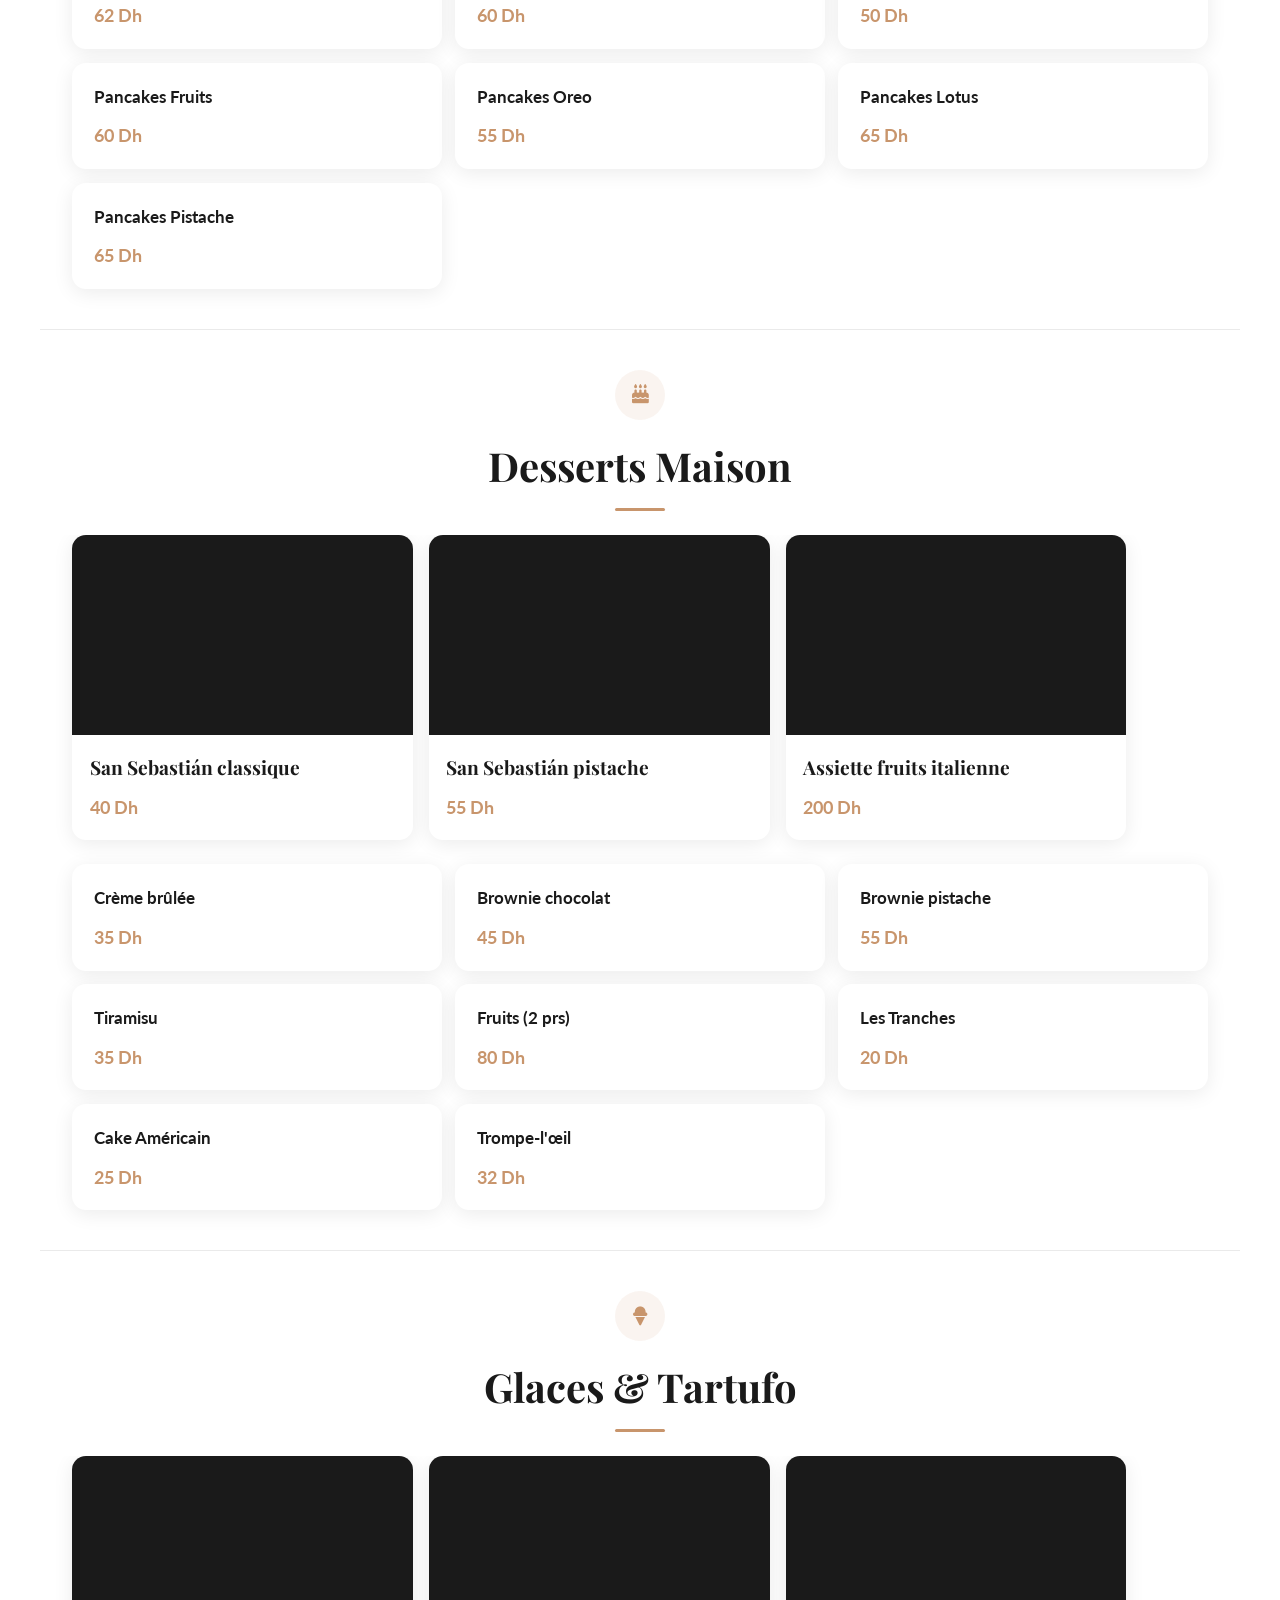
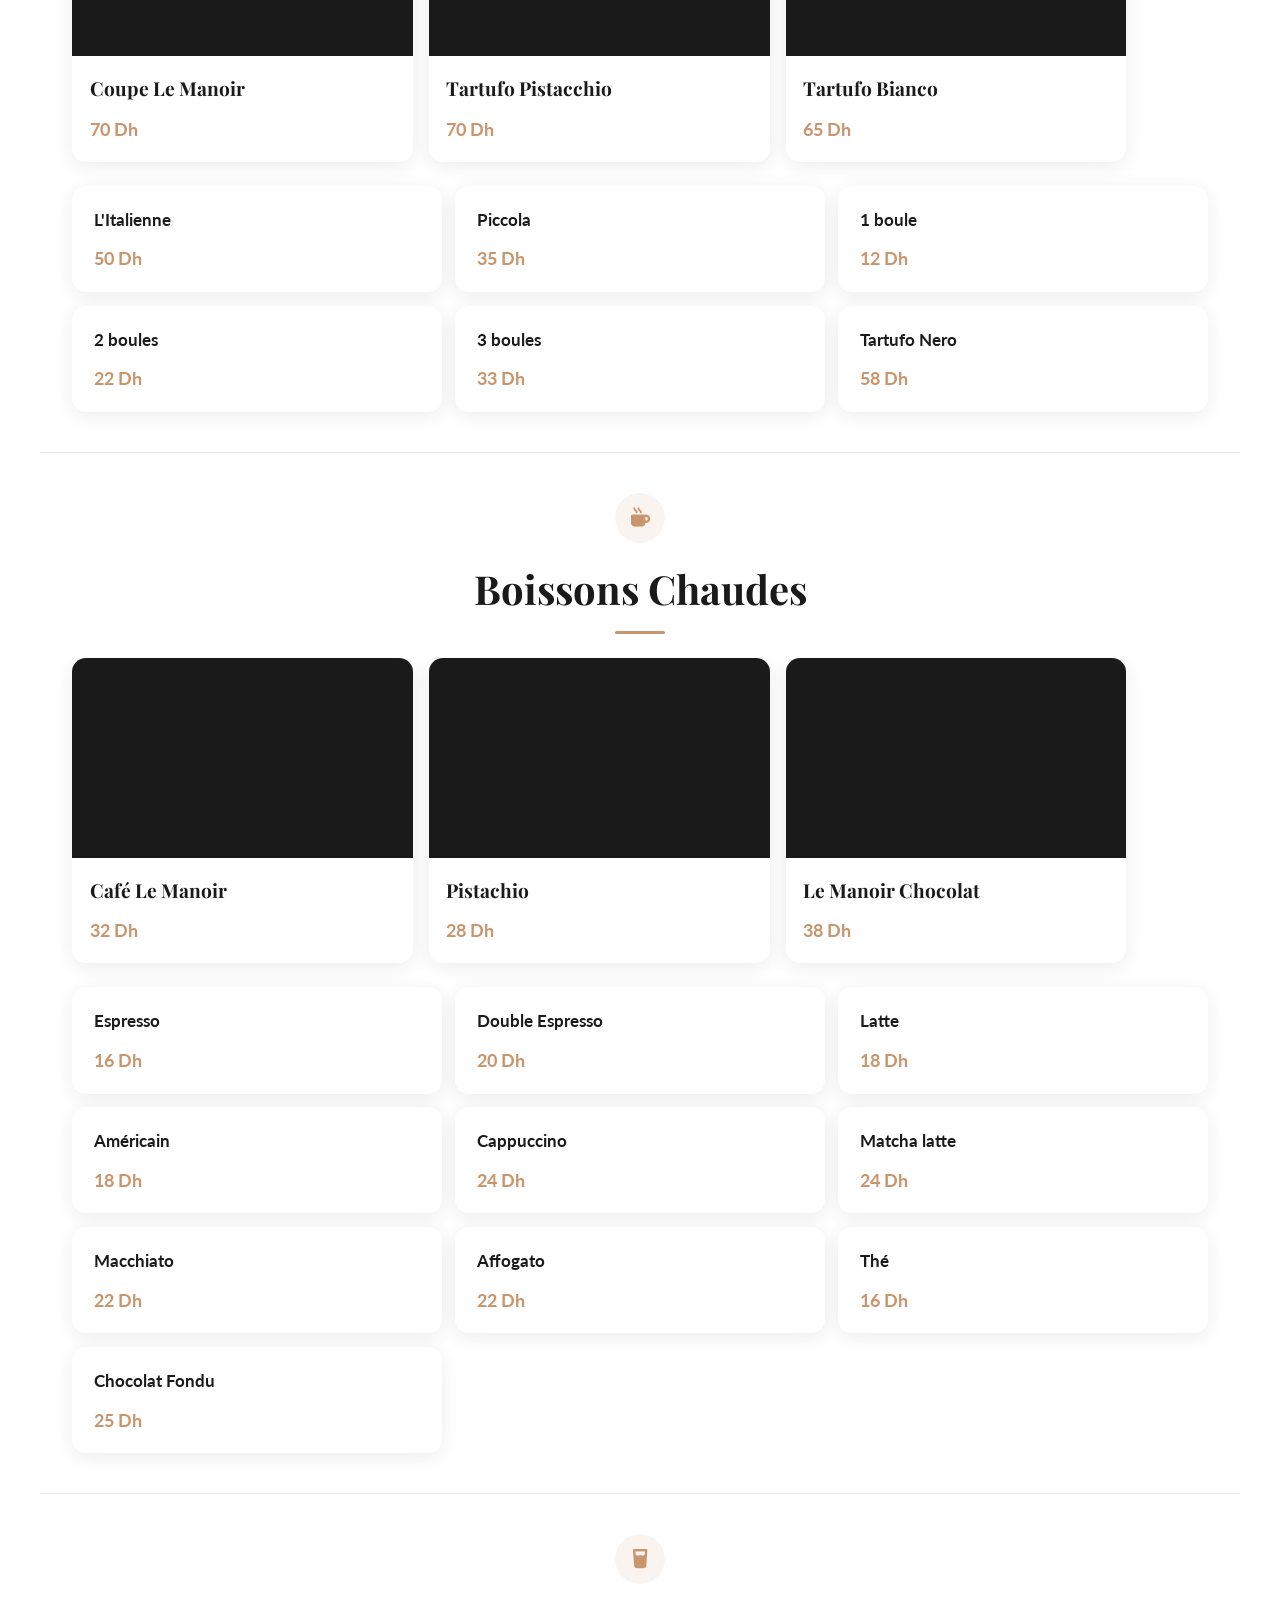
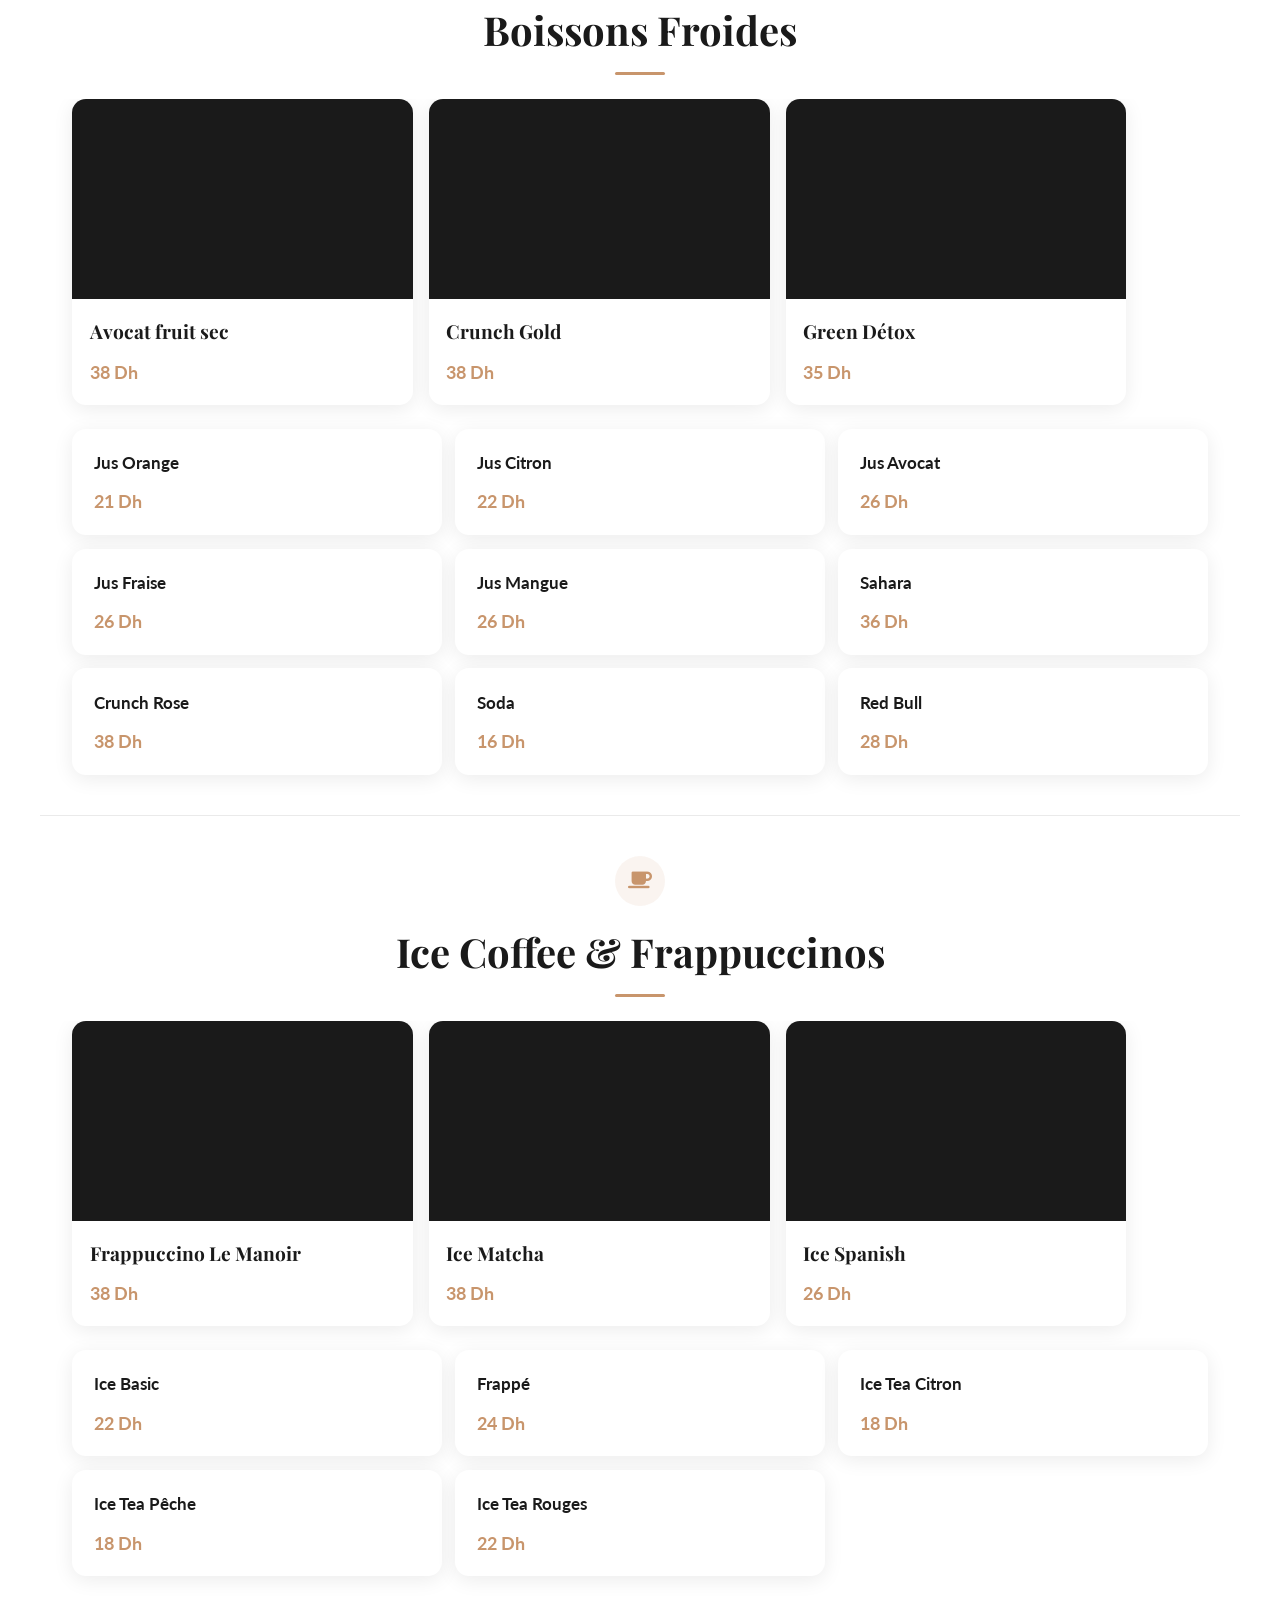
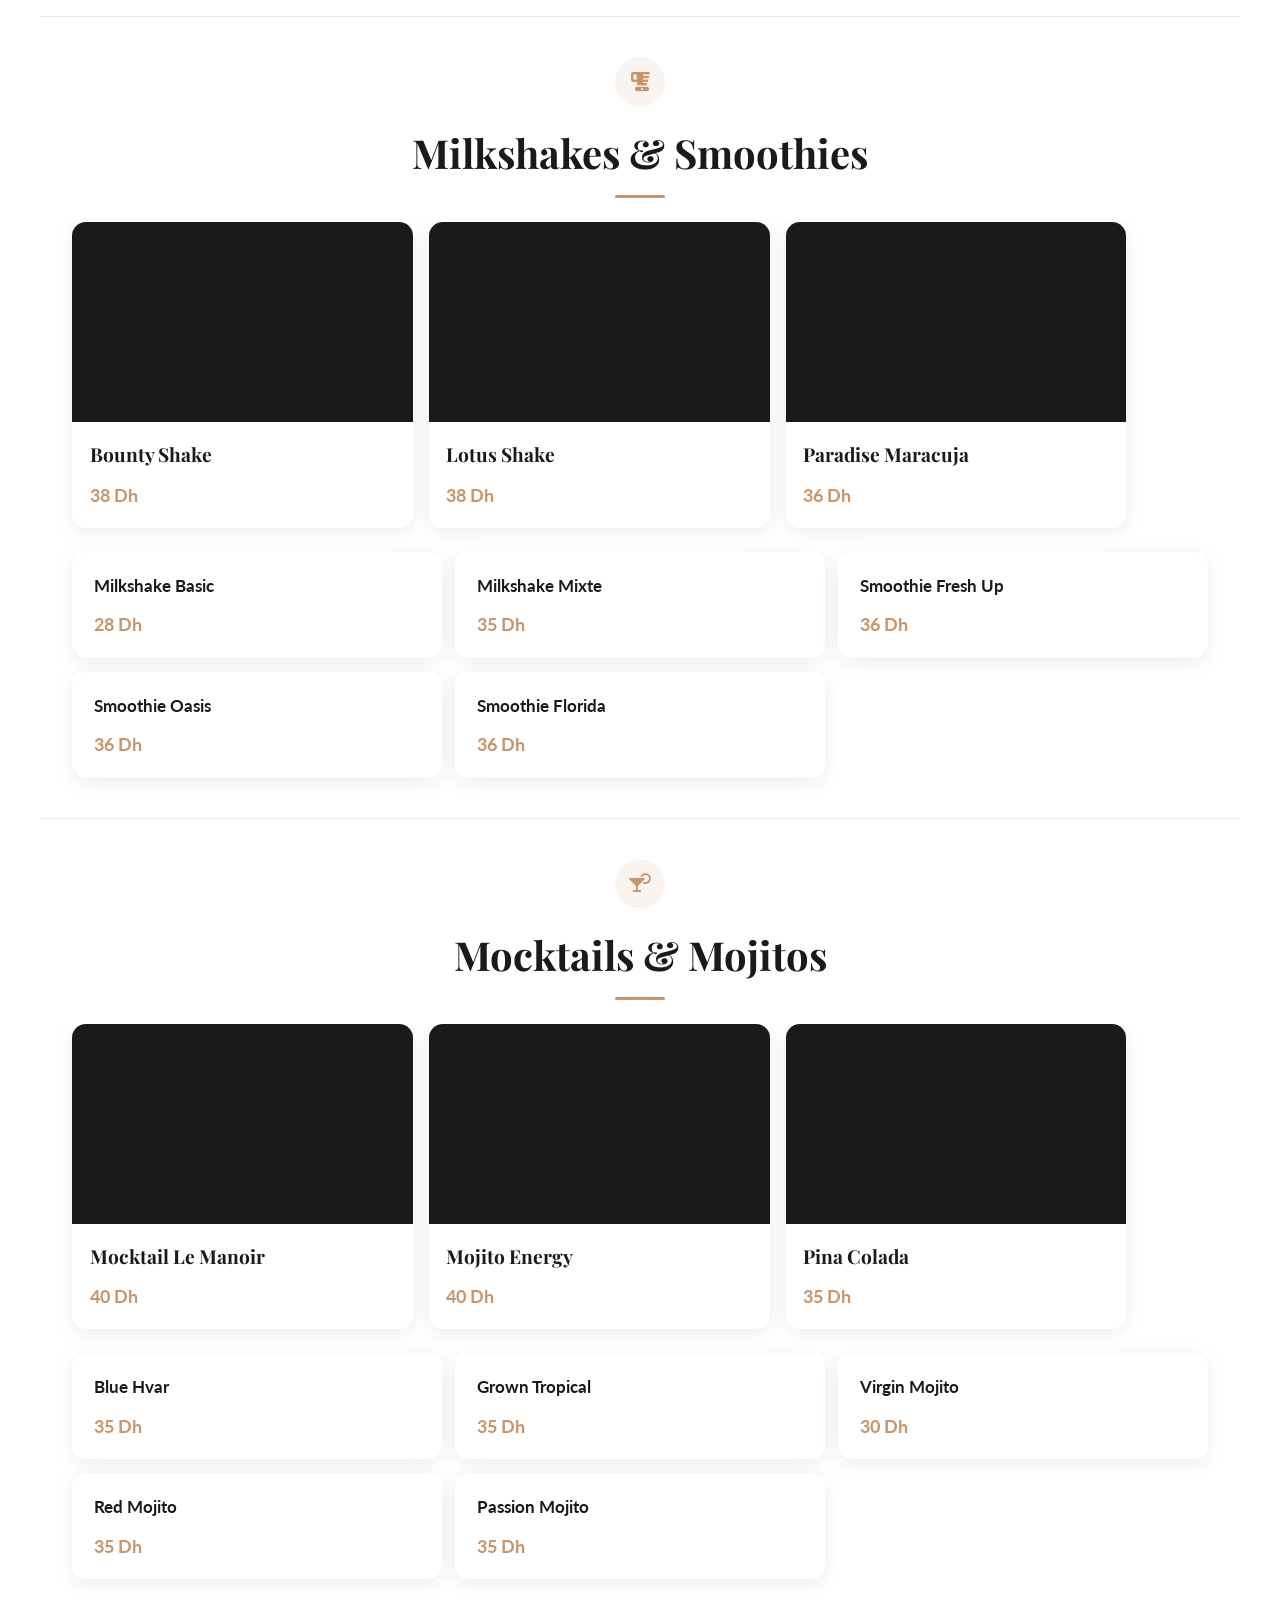
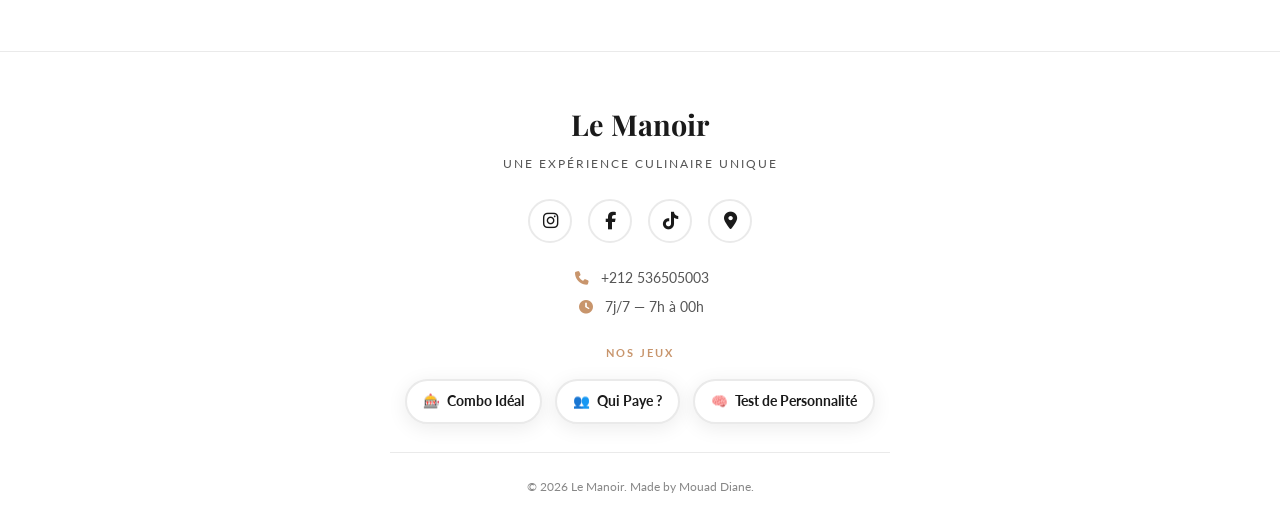
==== commit 67ba7f84: "Add unified interactive hub, FR/AR/EN switcher, and full menu localization - Replace single-page lay" ====
--- a/index.html
+++ b/index.html
@@ -2,8 +2,8 @@
 <html lang="fr">
 <head>
     <meta charset="UTF-8">
-    <meta name="viewport" content="width=device-width, initial-scale=1.0">
-    <title>Le Manoir - Menu Digital</title>
+    <meta name="viewport" content="width=device-width, initial-scale=1.0, viewport-fit=cover">
+    <title data-i18n="meta.title">Le Manoir - Menu Digital</title>
     <meta name="description" content="Découvrez le menu digital du restaurant Le Manoir. Petit-déjeuner, brunch, crêpes, desserts et boissons.">
     <meta name="theme-color" content="#1A1A1A">
     <link rel="preconnect" href="https://fonts.googleapis.com">
@@ -11,7 +11,7 @@
     <link href="https://fonts.googleapis.com/css2?family=Lato:wght@400;700&family=Playfair+Display:wght@700&display=swap" rel="stylesheet">
     <link rel="stylesheet" href="https://cdnjs.cloudflare.com/ajax/libs/font-awesome/6.2.1/css/all.min.css">
     <link href="https://unpkg.com/aos@2.3.1/dist/aos.css" rel="stylesheet">
-    <link rel="stylesheet" href="style.css?v=3">
+    <link rel="stylesheet" href="style.css?v=4">
     <style>
         video {
             object-fit: cover;
@@ -45,28 +45,28 @@
         <div class="hero-overlay"></div>
         <div class="logo-overlay">
             <h1 class="animated-title">Le Manoir</h1>
-            <p class="hero-subtitle">Menu Digital</p>
+            <p class="hero-subtitle" data-i18n="hero.subtitle">Menu Digital</p>
         </div>
     </header>
 
     <nav class="category-nav">
         <div class="nav-container">
-            <button class="dark-mode-toggle" aria-label="Toggle dark mode">
+            <button class="dark-mode-toggle" aria-label="Toggle dark mode" data-i18n-title="aria.dark">
                 <i class="fas fa-moon"></i>
             </button>
-            <a href="#petit-dejeuner" class="nav-link active">Petit Déjeuner</a>
-            <a href="#brunch" class="nav-link">Brunch</a>
-            <a href="#sandwichs" class="nav-link">Sandwichs</a>
-            <a href="#specialites" class="nav-link">Spécialités</a>
-            <a href="#crepes" class="nav-link">Crêpes</a>
-            <a href="#desserts" class="nav-link">Desserts</a>
-            <a href="#desserts-maison" class="nav-link">Desserts Maison</a>
-            <a href="#glaces" class="nav-link">Glaces & Tartufo</a>
-            <a href="#boissons-chaudes" class="nav-link">Boissons Chaudes</a>
-            <a href="#boissons-froides" class="nav-link">Boissons Froides</a>
-            <a href="#ice-coffee" class="nav-link">Ice Coffee</a>
-            <a href="#milkshakes" class="nav-link">Milkshakes</a>
-            <a href="#mocktails" class="nav-link">Mocktails</a>
+            <a href="#petit-dejeuner" class="nav-link active" data-i18n="nav.petit-dejeuner">Petit Déjeuner</a>
+            <a href="#brunch" class="nav-link" data-i18n="nav.brunch">Brunch</a>
+            <a href="#sandwichs" class="nav-link" data-i18n="nav.sandwichs">Sandwichs</a>
+            <a href="#specialites" class="nav-link" data-i18n="nav.specialites">Spécialités</a>
+            <a href="#crepes" class="nav-link" data-i18n="nav.crepes">Crêpes</a>
+            <a href="#desserts" class="nav-link" data-i18n="nav.desserts">Desserts</a>
+            <a href="#desserts-maison" class="nav-link" data-i18n="nav.desserts-maison">Desserts Maison</a>
+            <a href="#glaces" class="nav-link" data-i18n="nav.glaces">Glaces & Tartufo</a>
+            <a href="#boissons-chaudes" class="nav-link" data-i18n="nav.boissons-chaudes">Boissons Chaudes</a>
+            <a href="#boissons-froides" class="nav-link" data-i18n="nav.boissons-froides">Boissons Froides</a>
+            <a href="#ice-coffee" class="nav-link" data-i18n="nav.ice-coffee">Ice Coffee</a>
+            <a href="#milkshakes" class="nav-link" data-i18n="nav.milkshakes">Milkshakes</a>
+            <a href="#mocktails" class="nav-link" data-i18n="nav.mocktails">Mocktails</a>
         </div>
     </nav>
 
@@ -74,13 +74,13 @@
         <section id="petit-dejeuner" class="menu-section">
             <div class="section-header" data-aos="fade-in">
                 <span class="section-icon"><i class="fas fa-coffee"></i></span>
-                <h2>Petit Déjeuner</h2>
-                <div class="section-divider"></div>
-            </div>
-            <h4 class="subcategory-title" data-aos="fade-in"><i class="fas fa-star"></i> Nos Suggestions</h4>
+                <h2 data-i18n="sec.petit-dejeuner">Petit Déjeuner</h2>
+                <div class="section-divider"></div>
+            </div>
+            <h4 class="subcategory-title" data-aos="fade-in" data-i18n="sub.suggestions"><i class="fas fa-star"></i> Nos Suggestions</h4>
             <div class="popular-carousel">
                 <div class="popular-card" data-aos="fade-up" data-description="La formule complète: 2 oeufs, fromage rouge, tapenade, huile d'olive, hasoua, jus, boisson chaude, verrine, eau.">
-                    <div class="card-badge">Populaire</div>
+                    <div class="card-badge" data-i18n="badge.populaire">Populaire</div>
                     <video class="lazy-video" poster="https://pub-5dafc5852b4748ea877521d8d93bb224.r2.dev/posterdej.jpg" muted loop playsinline preload="none">
                         <source data-src="https://pub-5dafc5852b4748ea877521d8d93bb224.r2.dev/video déj.webm" type="video/webm">
                     </video>
@@ -91,7 +91,7 @@
                     </div>
                 </div>
                 <div class="popular-card" data-aos="fade-up" data-aos-delay="100" data-description="Un voyage au Maroc avec harcha, msemen, meloui, baghrir, amlou, jben, miel, olives noires et plus.">
-                    <div class="card-badge best">Best-seller</div>
+                    <div class="card-badge best" data-i18n="badge.bestseller">Best-seller</div>
                     <video class="lazy-video" poster="https://pub-5dafc5852b4748ea877521d8d93bb224.r2.dev/poster dej2.jpg" muted loop playsinline preload="none">
                         <source data-src="https://pub-5dafc5852b4748ea877521d8d93bb224.r2.dev/video déj 2 - Copie (2).webm" type="video/webm">
                     </video>
@@ -102,7 +102,7 @@
                     </div>
                 </div>
                 <div class="popular-card" data-aos="fade-up" data-aos-delay="200" data-description="Une touche d'élégance avec 2 oeufs, assortiment de charcuterie, tranches de fromage, jben, olives, hasoua et jus.">
-                    <div class="card-badge new">Nouveau</div>
+                    <div class="card-badge new" data-i18n="badge.nouveau">Nouveau</div>
                     <video class="lazy-video" poster="https://pub-5dafc5852b4748ea877521d8d93bb224.r2.dev/posterplates.jpg" muted loop playsinline preload="none">
                         <source data-src="https://pub-5dafc5852b4748ea877521d8d93bb224.r2.dev/video plates - Copie (2).webm" type="video/webm">
                     </video>
@@ -113,7 +113,7 @@
                     </div>
                 </div>
             </div>
-            <h4 class="subcategory-title" data-aos="fade-in"><i class="fas fa-utensils"></i> Toute la Carte</h4>
+            <h4 class="subcategory-title" data-aos="fade-in" data-i18n="sub.full-menu"><i class="fas fa-utensils"></i> Toute la Carte</h4>
             <div class="menu-grid">
                 <div class="menu-item-card" data-aos="fade-up"><h3>Formule express</h3><p>3 mini-viennoiseries, boisson chaude, jus d'orange ou de carotte, eau, hasoua</p><div class="price-line"><span class="price">35 Dh</span></div></div>
                 <div class="menu-item-card" data-aos="fade-up" data-aos-delay="50"><h3>Formule mini kids</h3><p>Pancakes au chocolat, corn flakes, lait chaud, eau</p><div class="price-line"><span class="price">33 Dh</span></div></div>
@@ -128,27 +128,27 @@
         <section id="brunch" class="menu-section">
             <div class="section-header" data-aos="fade-in">
                 <span class="section-icon"><i class="fas fa-egg"></i></span>
-                <h2>Brunch</h2>
-                <div class="section-divider"></div>
-            </div>
-            <h4 class="subcategory-title" data-aos="fade-in"><i class="fas fa-star"></i> Nos Suggestions</h4>
+                <h2 data-i18n="sec.brunch">Brunch</h2>
+                <div class="section-divider"></div>
+            </div>
+            <h4 class="subcategory-title" data-aos="fade-in" data-i18n="sub.suggestions"><i class="fas fa-star"></i> Nos Suggestions</h4>
             <div class="popular-carousel">
                 <div class="popular-card" data-aos="fade-up" data-description="Pain bagel, fromage blanc, champignons, avocat, charcuterie, oeuf au plat, pommes de terre nouvelles, merguez, petite salade, verrine, croissant sucré, boisson chaude, eau.">
-                    <div class="card-badge best">Signature</div>
-                    <video class="lazy-video" poster="posterpizza.jpg" muted loop playsinline preload="none">
+                    <div class="card-badge best" data-i18n="badge.signature">Signature</div>
+                    <video class="lazy-video" poster="https://pub-5dafc5852b4748ea877521d8d93bb224.r2.dev/posterpizza.jpg" muted loop playsinline preload="none">
                         <source data-src="https://pub-5dafc5852b4748ea877521d8d93bb224.r2.dev/video pizza - Copie (2).webm" type="video/webm">
                     </video>
                     <div class="card-content"><h3>Brunch Le Manoir</h3><p class="ingredients">Le brunch ultime pour les gourmands.</p><span class="price">82 Dh</span></div>
                 </div>
                 <div class="popular-card" data-aos="fade-up" data-aos-delay="100" data-description="2 tartines à la purée d'avocat et saumon fumé, 2 oeufs pochés, petite salade, boule de yaourt aux fruits frais et fruits secs, hasoua, boisson chaude, eau.">
-                    <div class="card-badge">Populaire</div>
-                    <video class="lazy-video" poster="https://pub-5dafc5852b4748ea877521d8d93bb224.r2.dev/poster dej2.jpG" muted loop playsinline preload="none">
+                    <div class="card-badge" data-i18n="badge.populaire">Populaire</div>
+                    <video class="lazy-video" poster="https://pub-5dafc5852b4748ea877521d8d93bb224.r2.dev/poster dej2.jpg" muted loop playsinline preload="none">
                         <source data-src="https://pub-5dafc5852b4748ea877521d8d93bb224.r2.dev/video déj 2 - Copie (4).webm" type="video/webm">
                     </video>
                     <div class="card-content"><h3>Brunch norvégien</h3><p class="ingredients">Frais, sain et délicieux.</p><span class="price">75 Dh</span></div>
                 </div>
                 <div class="popular-card" data-aos="fade-up" data-aos-delay="200" data-description="2 oeufs brouillés, 3 saucisses, pommes de terre nouvelles, petite salade, 2 tranches de jambon, 2 pancakes au chocolat, hasoua, boisson chaude, eau.">
-                    <div class="card-badge new">Nouveau</div>
+                    <div class="card-badge new" data-i18n="badge.nouveau">Nouveau</div>
                     <video class="lazy-video" poster="https://pub-5dafc5852b4748ea877521d8d93bb224.r2.dev/posterpizza.jpg" muted loop playsinline preload="none">
                         <source data-src="https://pub-5dafc5852b4748ea877521d8d93bb224.r2.dev/video pizza - Copie (2).webm" type="video/webm">
                     </video>
@@ -165,10 +165,10 @@
         <section id="sandwichs" class="menu-section">
             <div class="section-header" data-aos="fade-in">
                 <span class="section-icon"><i class="fas fa-hamburger"></i></span>
-                <h2>Sandwichs & Accompagnements</h2>
-                <div class="section-divider"></div>
-            </div>
-            <h4 class="subcategory-title" data-aos="fade-in"><i class="fas fa-star"></i> Nos Suggestions</h4>
+                <h2 data-i18n="sec.sandwichs">Sandwichs & Accompagnements</h2>
+                <div class="section-divider"></div>
+            </div>
+            <h4 class="subcategory-title" data-aos="fade-in" data-i18n="sub.suggestions"><i class="fas fa-star"></i> Nos Suggestions</h4>
             <div class="popular-carousel">
                 <div class="popular-card" data-aos="fade-up">
                     <video class="lazy-video" poster="https://pub-5dafc5852b4748ea877521d8d93bb224.r2.dev/postercoffe.jpg" muted loop playsinline preload="none">
@@ -204,7 +204,7 @@
         <section id="specialites" class="menu-section">
             <div class="section-header" data-aos="fade-in">
                 <span class="section-icon"><i class="fas fa-bread-slice"></i></span>
-                <h2>Spécialités & Pain Perdu</h2>
+                <h2 data-i18n="sec.specialites">Spécialités & Pain Perdu</h2>
                 <div class="section-divider"></div>
             </div>
             <div class="popular-carousel">
@@ -241,7 +241,7 @@
         <section id="crepes" class="menu-section">
             <div class="section-header" data-aos="fade-in">
                 <span class="section-icon"><i class="fas fa-cheese"></i></span>
-                <h2>Les Crêpes</h2>
+                <h2 data-i18n="sec.crepes">Les Crêpes</h2>
                 <div class="section-divider"></div>
             </div>
             <div class="popular-carousel">
@@ -279,7 +279,7 @@
         <section id="desserts" class="menu-section">
             <div class="section-header" data-aos="fade-in">
                 <span class="section-icon"><i class="fas fa-ice-cream"></i></span>
-                <h2>Desserts: Choux, Gaufres & Pancakes</h2>
+                <h2 data-i18n="sec.desserts">Desserts: Choux, Gaufres & Pancakes</h2>
                 <div class="section-divider"></div>
             </div>
             <div class="popular-carousel">
@@ -319,7 +319,7 @@
         <section id="desserts-maison" class="menu-section">
             <div class="section-header" data-aos="fade-in">
                 <span class="section-icon"><i class="fas fa-birthday-cake"></i></span>
-                <h2>Desserts Maison</h2>
+                <h2 data-i18n="sec.desserts-maison">Desserts Maison</h2>
                 <div class="section-divider"></div>
             </div>
             <div class="popular-carousel">
@@ -357,7 +357,7 @@
         <section id="glaces" class="menu-section">
             <div class="section-header" data-aos="fade-in">
                 <span class="section-icon"><i class="fas fa-ice-cream"></i></span>
-                <h2>Glaces & Tartufo</h2>
+                <h2 data-i18n="sec.glaces">Glaces & Tartufo</h2>
                 <div class="section-divider"></div>
             </div>
             <div class="popular-carousel">
@@ -393,7 +393,7 @@
         <section id="boissons-chaudes" class="menu-section">
             <div class="section-header" data-aos="fade-in">
                 <span class="section-icon"><i class="fas fa-mug-hot"></i></span>
-                <h2>Boissons Chaudes</h2>
+                <h2 data-i18n="sec.boissons-chaudes">Boissons Chaudes</h2>
                 <div class="section-divider"></div>
             </div>
             <div class="popular-carousel">
@@ -433,7 +433,7 @@
         <section id="boissons-froides" class="menu-section">
             <div class="section-header" data-aos="fade-in">
                 <span class="section-icon"><i class="fas fa-glass-water"></i></span>
-                <h2>Boissons Froides</h2>
+                <h2 data-i18n="sec.boissons-froides">Boissons Froides</h2>
                 <div class="section-divider"></div>
             </div>
             <div class="popular-carousel">
@@ -472,7 +472,7 @@
         <section id="ice-coffee" class="menu-section">
             <div class="section-header" data-aos="fade-in">
                 <span class="section-icon"><i class="fas fa-mug-saucer"></i></span>
-                <h2>Ice Coffee & Frappuccinos</h2>
+                <h2 data-i18n="sec.ice-coffee">Ice Coffee & Frappuccinos</h2>
                 <div class="section-divider"></div>
             </div>
             <div class="popular-carousel">
@@ -507,7 +507,7 @@
         <section id="milkshakes" class="menu-section">
             <div class="section-header" data-aos="fade-in">
                 <span class="section-icon"><i class="fas fa-blender"></i></span>
-                <h2>Milkshakes & Smoothies</h2>
+                <h2 data-i18n="sec.milkshakes">Milkshakes & Smoothies</h2>
                 <div class="section-divider"></div>
             </div>
             <div class="popular-carousel">
@@ -542,7 +542,7 @@
         <section id="mocktails" class="menu-section">
             <div class="section-header" data-aos="fade-in">
                 <span class="section-icon"><i class="fas fa-cocktail"></i></span>
-                <h2>Mocktails & Mojitos</h2>
+                <h2 data-i18n="sec.mocktails">Mocktails & Mojitos</h2>
                 <div class="section-divider"></div>
             </div>
             <div class="popular-carousel">
@@ -578,16 +578,22 @@
     <footer>
         <div class="footer-content">
             <h3 class="footer-logo">Le Manoir</h3>
-            <p class="footer-tagline">Une expérience culinaire unique</p>
+            <p class="footer-tagline" data-i18n="footer.tagline">Une expérience culinaire unique</p>
             <div class="footer-social">
                 <a href="https://www.instagram.com/cafelemanoir" target="_blank"><i class="fab fa-instagram"></i></a>
                 <a href="https://www.facebook.com/CafeLeManoir" target="_blank"><i class="fab fa-facebook-f"></i></a>
                 <a href="https://www.tiktok.com/@cafelemanoir" target="_blank" rel="noopener" aria-label="TikTok"><i class="fab fa-tiktok"></i></a>
-                <a href="https://www.google.com/maps/search/?api=1&query=Cafe+Le+Manoir" target="_blank" rel="noopener" aria-label="Localisation"><i class="fas fa-location-dot"></i></a>
+                <a href="https://www.google.com/maps/search/?api=1&query=Cafe+Le+Manoir" target="_blank" rel="noopener" aria-label="Localisation" data-i18n-title="footer.location"><i class="fas fa-location-dot"></i></a>
             </div>
             <div class="footer-info">
                 <p><i class="fas fa-phone"></i> +212 536505003</p>
-                <p><i class="fas fa-clock"></i> 7j/7 — 7h à 00h</p>
+                <p data-i18n="footer.hours"><i class="fas fa-clock"></i> 7j/7 — 7h à 00h</p>
+            </div>
+            <div class="footer-games">
+                <span class="footer-games-label" data-i18n="footer.games">Nos jeux</span>
+                <a href="combo-ideal/"><span aria-hidden="true">🎰 </span><span data-i18n="hub.combo">Combo Idéal</span></a>
+                <a href="who-pays/"><span aria-hidden="true">👥 </span><span data-i18n="hub.who">Qui Paye ?</span></a>
+                <a href="quiz/"><span aria-hidden="true">🧠 </span><span data-i18n="hub.quiz">Test de Personnalité</span></a>
             </div>
             <p class="footer-copy">&copy; 2026 Le Manoir. Made by Mouad Diane.</p>
         </div>
@@ -595,7 +601,7 @@
 
     <div id="item-modal" class="modal-overlay" role="dialog" aria-modal="true" aria-labelledby="modal-title">
         <div class="modal-content">
-            <button class="close-modal" aria-label="Fermer">
+            <button class="close-modal" aria-label="Fermer" data-i18n-title="aria.close">
                 <i class="fas fa-times"></i>
             </button>
             <video id="modal-video" controls playsinline></video>
@@ -604,92 +610,13 @@
         </div>
     </div>
 
-    <button class="back-to-top" aria-label="Retour en haut">
+    <button class="back-to-top" aria-label="Retour en haut" data-i18n-title="aria.back-to-top">
         <i class="fas fa-arrow-up"></i>
     </button>
-    <button class="roulette-fab" id="roulette-fab" aria-label="Ouvrir le générateur de combo idéal" aria-haspopup="dialog">
+    <a class="roulette-fab" href="combo-ideal/index.html" aria-label="Ouvrir le Combo Idéal" data-i18n-title="aria.fab">
         <i class="fas fa-wand-magic-sparkles"></i>
-        <span class="fab-label">Combo Idéal</span>
-    </button>
-
-    <div id="roulette-modal" class="roulette-modal" role="dialog" aria-modal="true" aria-label="Générateur de Combo Idéal">
-        <div class="rm-panel">
-            <button class="rm-close" id="rm-close" aria-label="Fermer">
-                <i class="fas fa-times"></i>
-            </button>
-
-            <header class="rm-header">
-                <span class="section-icon"><i class="fas fa-wand-magic-sparkles"></i></span>
-                <h2>Combo Idéal</h2>
-                <div class="section-divider"></div>
-                <p class="rm-tagline">Un plat + une boisson qui va avec, choisis pour toi.</p>
-            </header>
-
-            <div class="rm-body">
-                <div class="roulette-periods" role="group" aria-label="Choisir le service">
-                    <button type="button" class="period-chip" data-period="breakfast">
-                        <i class="fas fa-mug-hot"></i><span class="period-name">Petit Déj</span><span class="period-time">07h — 11h</span>
-                    </button>
-                    <button type="button" class="period-chip" data-period="lunch">
-                        <i class="fas fa-utensils"></i><span class="period-name">Déjeuner</span><span class="period-time">12h — 16h</span>
-                    </button>
-                    <button type="button" class="period-chip" data-period="dinner">
-                        <i class="fas fa-moon"></i><span class="period-name">Dîner</span><span class="period-time">19h — 00h</span>
-                    </button>
-                </div>
-
-                <div class="wheel-shell show" id="wheel-shell">
-                    <div class="wheel-pointer" aria-hidden="true"></div>
-                    <div class="wheel-frame">
-                        <canvas id="wheel-canvas" aria-hidden="true"></canvas>
-                        <button type="button" class="wheel-hub" id="wheel-hub" aria-label="Proposer un combo">
-                            <span class="wheel-hub-label">SPIN</span>
-                            <span class="wheel-hub-sub">Combo</span>
-                        </button>
-                    </div>
-                </div>
-
-                <div class="rm-actions">
-                    <button type="button" class="spin-btn" id="spin-btn"><i class="fas fa-arrows-rotate"></i><span>Spin / Proposer</span></button>
-                </div>
-                <p class="roulette-hint" id="roulette-hint"></p>
-
-                <div class="rm-result" aria-live="polite">
-                    <div class="result-reel" id="result-reel">
-                        <i class="fas fa-wand-magic-sparkles" aria-hidden="true"></i>
-                        <p id="result-reel-text">Choisis ton service puis lance la roue</p>
-                    </div>
-
-                    <article class="combo-card" id="combo-card">
-                        <div class="combo-media" id="combo-media">
-                            <video id="combo-video" muted loop playsinline preload="none"></video>
-                            <div class="combo-media-fallback">
-                                <i class="fas fa-utensils" aria-hidden="true"></i>
-                                <span id="combo-media-label"></span>
-                            </div>
-                        </div>
-                        <div class="combo-body">
-                            <p class="combo-kicker" id="combo-kicker">Ton combo idéal</p>
-                            <div class="combo-line">
-                                <span class="combo-name" id="combo-dish"></span>
-                                <span class="combo-price" id="combo-dish-price"></span>
-                            </div>
-                            <div class="combo-plus" aria-hidden="true">+</div>
-                            <div class="combo-line drink">
-                                <span class="combo-name" id="combo-drink"></span>
-                                <span class="combo-price" id="combo-drink-price"></span>
-                            </div>
-                            <div class="combo-total"><span>Total</span><strong id="combo-total"></strong></div>
-                            <div class="combo-actions">
-                                <button type="button" class="result-btn ghost" id="act-respin"><i class="fas fa-arrows-rotate"></i> Re-spin</button>
-                                <button type="button" class="result-btn" id="act-locate"><i class="fas fa-location-arrow"></i> Voir dans le menu</button>
-                            </div>
-                        </div>
-                    </article>
-                </div>
-            </div>
-        </div>
-    </div>
+        <span class="fab-label" data-i18n="fab.label">Combo Idéal</span>
+    </a>
 
     <script src="https://unpkg.com/aos@2.3.1/dist/aos.js"></script>
     <script>
@@ -729,6 +656,8 @@
             }
         });
     </script>
-    <script src="script.js?v=3"></script>
+    <script src="shared/i18n.js?v=4"></script>
+    <script src="shared/menu-data.js?v=4"></script>
+    <script src="script.js?v=4"></script>
 </body>
-</html>+</html>
--- a/style.css
+++ b/style.css
@@ -35,6 +35,7 @@
 html {
     scroll-behavior: smooth;
     scroll-padding-top: 70px;
+    overflow-x: hidden;
 }
 
 body {
@@ -44,6 +45,7 @@
     line-height: 1.7;
     overflow-x: hidden;
     transition: background-color var(--transition), color var(--transition);
+    -webkit-tap-highlight-color: transparent;
 }
 
 .loader-overlay {
@@ -143,11 +145,7 @@
 
 .hero-section {
     position: relative;
-    width: 100vw;
-    left: 50%;
-    right: 50%;
-    margin-left: -50vw;
-    margin-right: -50vw;
+    width: 100%;
     height: 55vh;
     overflow: hidden;
     background-color: #1a1a1a;
@@ -274,8 +272,8 @@
     background: none;
     border: 2px solid var(--border-color);
     color: var(--primary-text);
-    width: 38px;
-    height: 38px;
+    width: 44px;
+    height: 44px;
     border-radius: 50%;
     cursor: pointer;
     display: grid;
@@ -298,7 +296,7 @@
 .nav-link {
     font-family: var(--font-body);
     display: block;
-    padding: 0.9rem 1rem;
+    padding: 1rem;
     text-decoration: none;
     color: var(--secondary-text);
     font-weight: 700;
@@ -319,7 +317,7 @@
 }
 
 main {
-    padding-bottom: 2rem;
+    padding-bottom: calc(2rem + env(safe-area-inset-bottom, 0px));
 }
 
 .menu-section {
@@ -389,6 +387,8 @@
     overflow-x: auto;
     padding: 0 1rem 1.5rem 1rem;
     scroll-snap-type: x mandatory;
+    overscroll-behavior-x: contain;
+    -webkit-overflow-scrolling: touch;
     -ms-overflow-style: none;
     scrollbar-width: none;
 }
@@ -558,7 +558,7 @@
 footer {
     background: var(--surface);
     border-top: 1px solid var(--border-color);
-    padding: 3rem 1rem 2rem;
+    padding: 3rem 1rem calc(2rem + env(safe-area-inset-bottom, 0px));
     text-align: center;
     transition: all var(--transition);
 }
@@ -631,6 +631,48 @@
     font-size: 0.75rem;
     color: var(--secondary-text);
     opacity: 0.7;
+}
+
+.footer-games {
+    margin-bottom: 1.5rem;
+    padding-bottom: 1.5rem;
+    border-bottom: 1px solid var(--border-color);
+}
+
+.footer-games-label {
+    display: block;
+    font-size: 0.7rem;
+    font-weight: 700;
+    letter-spacing: 2px;
+    text-transform: uppercase;
+    color: var(--accent);
+    margin-bottom: 0.8rem;
+}
+
+.footer-games a {
+    display: inline-flex;
+    align-items: center;
+    justify-content: center;
+    gap: 0.4rem;
+    margin: 0.25rem 0.3rem;
+    min-height: 42px;
+    padding: 0.55rem 1rem;
+    border-radius: 50px;
+    border: 2px solid var(--border-color);
+    background: var(--surface);
+    color: var(--primary-text);
+    font-size: 0.85rem;
+    font-weight: 700;
+    text-decoration: none;
+    box-shadow: var(--shadow);
+    transition: all var(--transition);
+}
+
+.footer-games a:hover {
+    border-color: var(--accent);
+    background: var(--accent-light);
+    transform: translateY(-2px);
+    box-shadow: var(--shadow-hover);
 }
 
 .whatsapp-float {
@@ -664,8 +706,8 @@
 
 .back-to-top {
     position: fixed;
-    bottom: 25px;
-    left: 25px;
+    bottom: calc(25px + env(safe-area-inset-bottom, 0px));
+    left: calc(25px + env(safe-area-inset-left, 0px));
     width: 44px;
     height: 44px;
     background: var(--surface);
@@ -730,6 +772,10 @@
     transform: scale(0.9) translateY(20px);
     transition: transform 0.4s cubic-bezier(0.34, 1.56, 0.64, 1);
     overflow: hidden;
+    display: flex;
+    flex-direction: column;
+    max-height: 90vh;
+    max-height: 90dvh;
 }
 
 .modal-overlay.active .modal-content {
@@ -738,12 +784,12 @@
 
 .close-modal {
     position: absolute;
-    top: 10px;
-    right: 12px;
+    top: 8px;
+    right: 8px;
     background: rgba(0,0,0,0.5);
     border: none;
-    width: 36px;
-    height: 36px;
+    width: 44px;
+    height: 44px;
     border-radius: 50%;
     font-size: 1.4rem;
     color: #fff;
@@ -763,6 +809,9 @@
     width: 100%;
     height: auto;
     max-height: 50vh;
+    max-height: 50dvh;
+    flex: 0 1 auto;
+    min-height: 0;
     display: block;
     background-color: #000;
 }
@@ -771,6 +820,7 @@
     font-family: var(--font-display);
     font-size: 1.5rem;
     padding: 1.2rem 1.5rem 0.3rem;
+    flex-shrink: 0;
 }
 
 .modal-content p {
@@ -778,6 +828,7 @@
     color: var(--secondary-text);
     padding: 0 1.5rem 1.5rem;
     line-height: 1.6;
+    overflow-y: auto;
 }
 
 @media (min-width: 600px) {
@@ -823,4 +874,95 @@
 
 @media (min-width: 1200px) {
     .section-header h2 { font-size: 2.5rem; }
-}+}
+
+/* --------------------------------------------------------------------------
+   Mobile refinements — fluid sizing & thumb-friendly controls
+   -------------------------------------------------------------------------- */
+a, button {
+    touch-action: manipulation;
+}
+
+@media (max-width: 480px) {
+    .section-header { padding-bottom: 1.25rem; }
+    .section-header h2 { font-size: 1.7rem; }
+    .section-icon { width: 44px; height: 44px; font-size: 1.05rem; }
+    .subcategory-title { font-size: 1.15rem; margin-top: 2rem; }
+    .menu-section { padding: 2rem 0; }
+    .card-content { padding: 0.9rem 1rem 1.1rem; }
+    .menu-item-card { padding: 1.1rem 1.15rem; }
+}
+
+@media (max-width: 360px) {
+    .loader-title { font-size: 2rem; letter-spacing: 2px; }
+    .logo-overlay h1 { font-size: 2.6rem; letter-spacing: 1px; }
+    .hero-subtitle { font-size: 0.85rem; letter-spacing: 4px; }
+    .section-header h2 { font-size: 1.55rem; }
+    .footer-logo { font-size: 1.55rem; }
+    .modal-content h3 { font-size: 1.3rem; padding: 1rem 1.1rem 0.25rem; }
+    .modal-content p { padding: 0 1.1rem 1.1rem; }
+}
+
+/* ---------- FAB ---------- */
+.roulette-fab {
+    position: fixed;
+    bottom: calc(20px + env(safe-area-inset-bottom, 0px));
+    right: calc(20px + env(safe-area-inset-right, 0px));
+    z-index: 9999;
+    display: inline-flex;
+    align-items: center;
+    gap: 0.55rem;
+    padding: 0.9rem 1.4rem;
+    border: none;
+    border-radius: 50px;
+    background: linear-gradient(135deg, var(--accent), #A9764C);
+    color: #fff;
+    font-family: var(--font-body);
+    font-weight: 700;
+    font-size: 0.9rem;
+    letter-spacing: 0.5px;
+    cursor: pointer;
+    box-shadow: 0 8px 24px rgba(0,0,0,0.25), 0 4px 14px rgba(200,149,108,0.4);
+    transition: transform var(--transition), box-shadow var(--transition);
+    animation: fabPulse 2.6s ease-in-out infinite;
+}
+.roulette-fab i { font-size: 1.15rem; animation: slowSpin 8s linear infinite; }
+.roulette-fab:hover { transform: translateY(-4px) scale(1.03); box-shadow: 0 14px 34px rgba(200,149,108,0.5); }
+.roulette-fab:active { transform: scale(0.97); }
+@keyframes fabPulse {
+    0%, 100% { box-shadow: 0 8px 24px rgba(0,0,0,0.25), 0 4px 14px rgba(200,149,108,0.4); }
+    50%      { box-shadow: 0 8px 24px rgba(0,0,0,0.25), 0 6px 22px rgba(200,149,108,0.7); }
+}
+
+@keyframes slowSpin { to { transform: rotate(360deg); } }
+
+/* ---------- Responsive / motion ---------- */
+@media (max-width: 420px) {
+    .roulette-fab { right: calc(14px + env(safe-area-inset-right, 0px)); bottom: calc(16px + env(safe-area-inset-bottom, 0px)); padding: 0.8rem 1.05rem; }
+    .fab-label { display: none; }
+    .roulette-fab { border-radius: 50%; }
+}
+@media (prefers-reduced-motion: reduce) {
+    .roulette-fab, .roulette-fab i { animation: none; }
+}
+
+/* ==========================================================================
+   RTL (العربية) — mise en miroir + police arabe + liaison des lettres
+   ========================================================================== */
+[dir="rtl"] body {
+    font-family: var(--font-body), Tahoma, 'Geeza Pro', 'Arabic Typesetting', sans-serif;
+}
+
+/* La liaison des lettres arabes est cassée par letter-spacing : toujours 0 */
+[dir="rtl"] * { letter-spacing: 0 !important; }
+
+[dir="rtl"] .card-badge { left: auto; right: 12px; }
+[dir="rtl"] .footer-info i { margin-right: 0; margin-left: 5px; }
+[dir="rtl"] .close-modal { right: auto; left: 8px; }
+[dir="rtl"] .back-to-top { left: auto; right: calc(25px + env(safe-area-inset-right, 0px)); }
+[dir="rtl"] .whatsapp-float { right: auto; left: 25px; }
+[dir="rtl"] .roulette-fab { right: auto; left: calc(20px + env(safe-area-inset-left, 0px)); }
+
+@media (max-width: 420px) {
+    [dir="rtl"] .roulette-fab { left: calc(14px + env(safe-area-inset-left, 0px)); }
+}
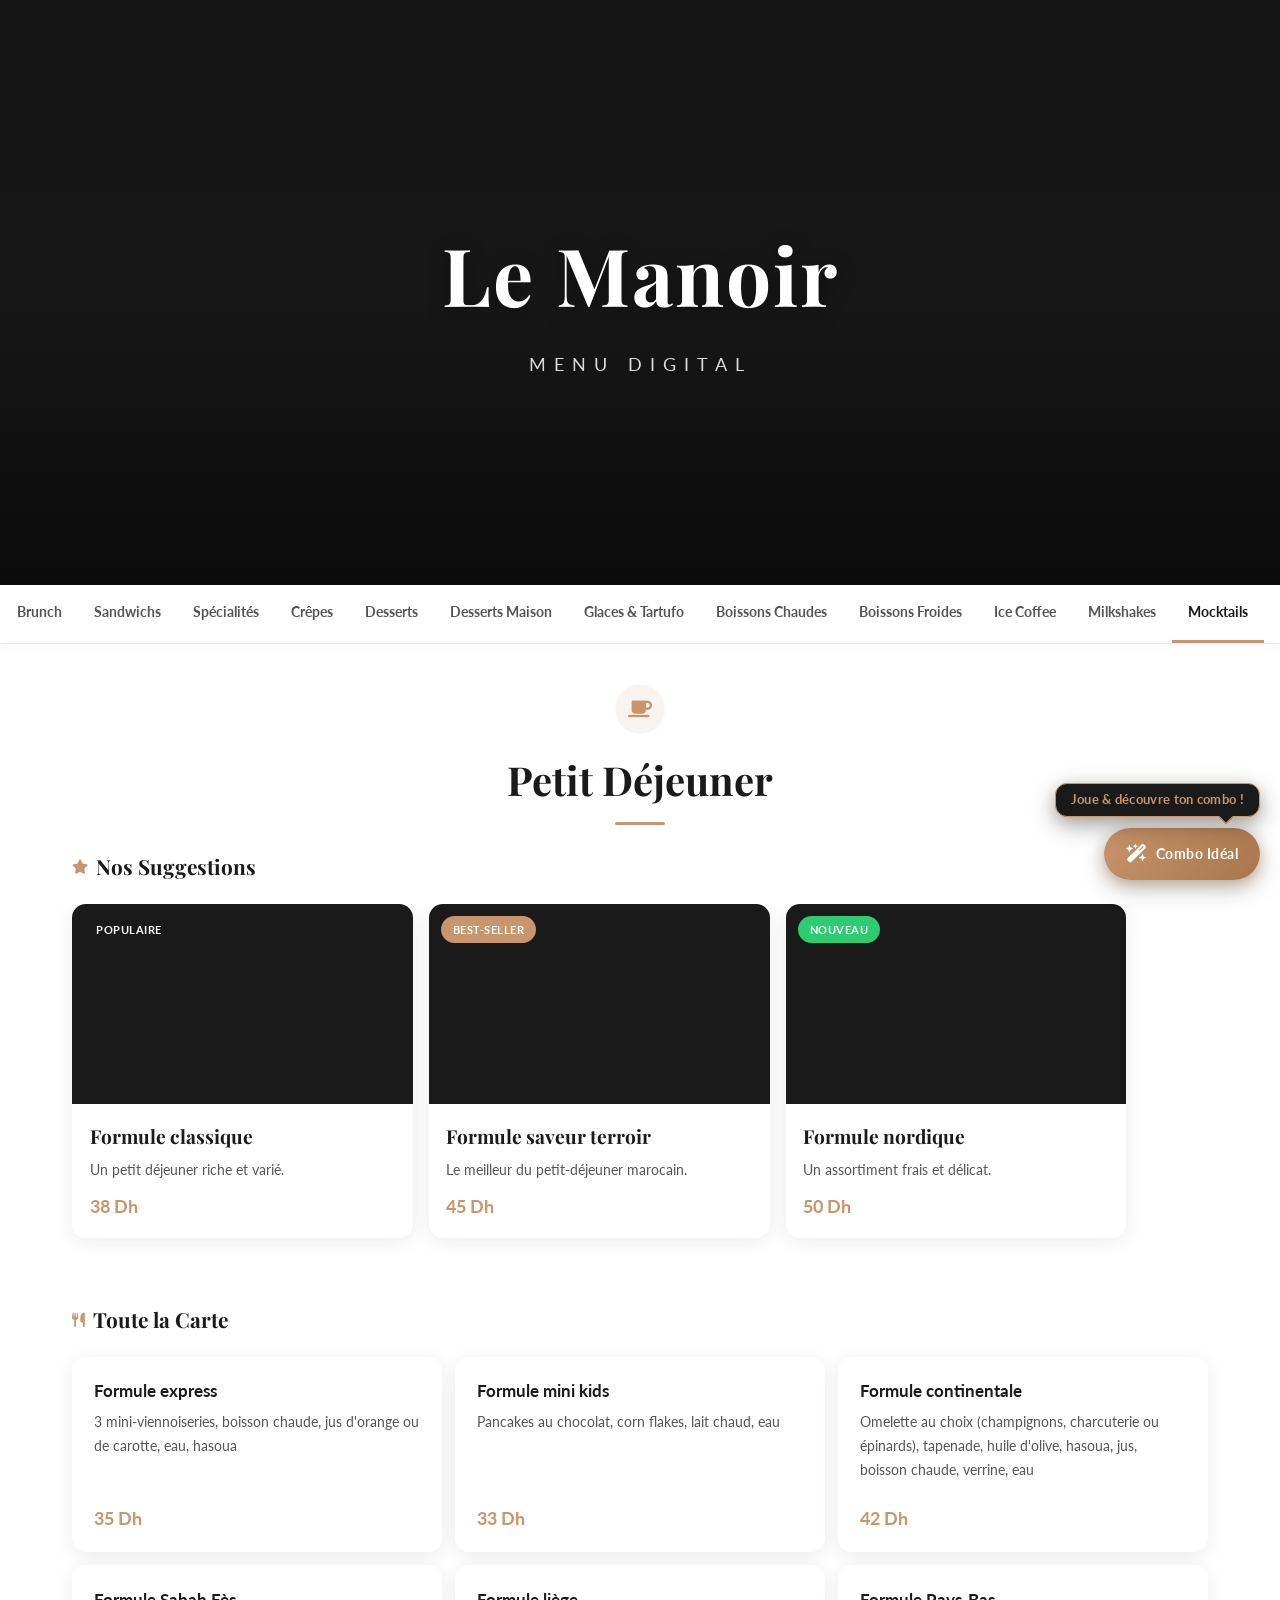
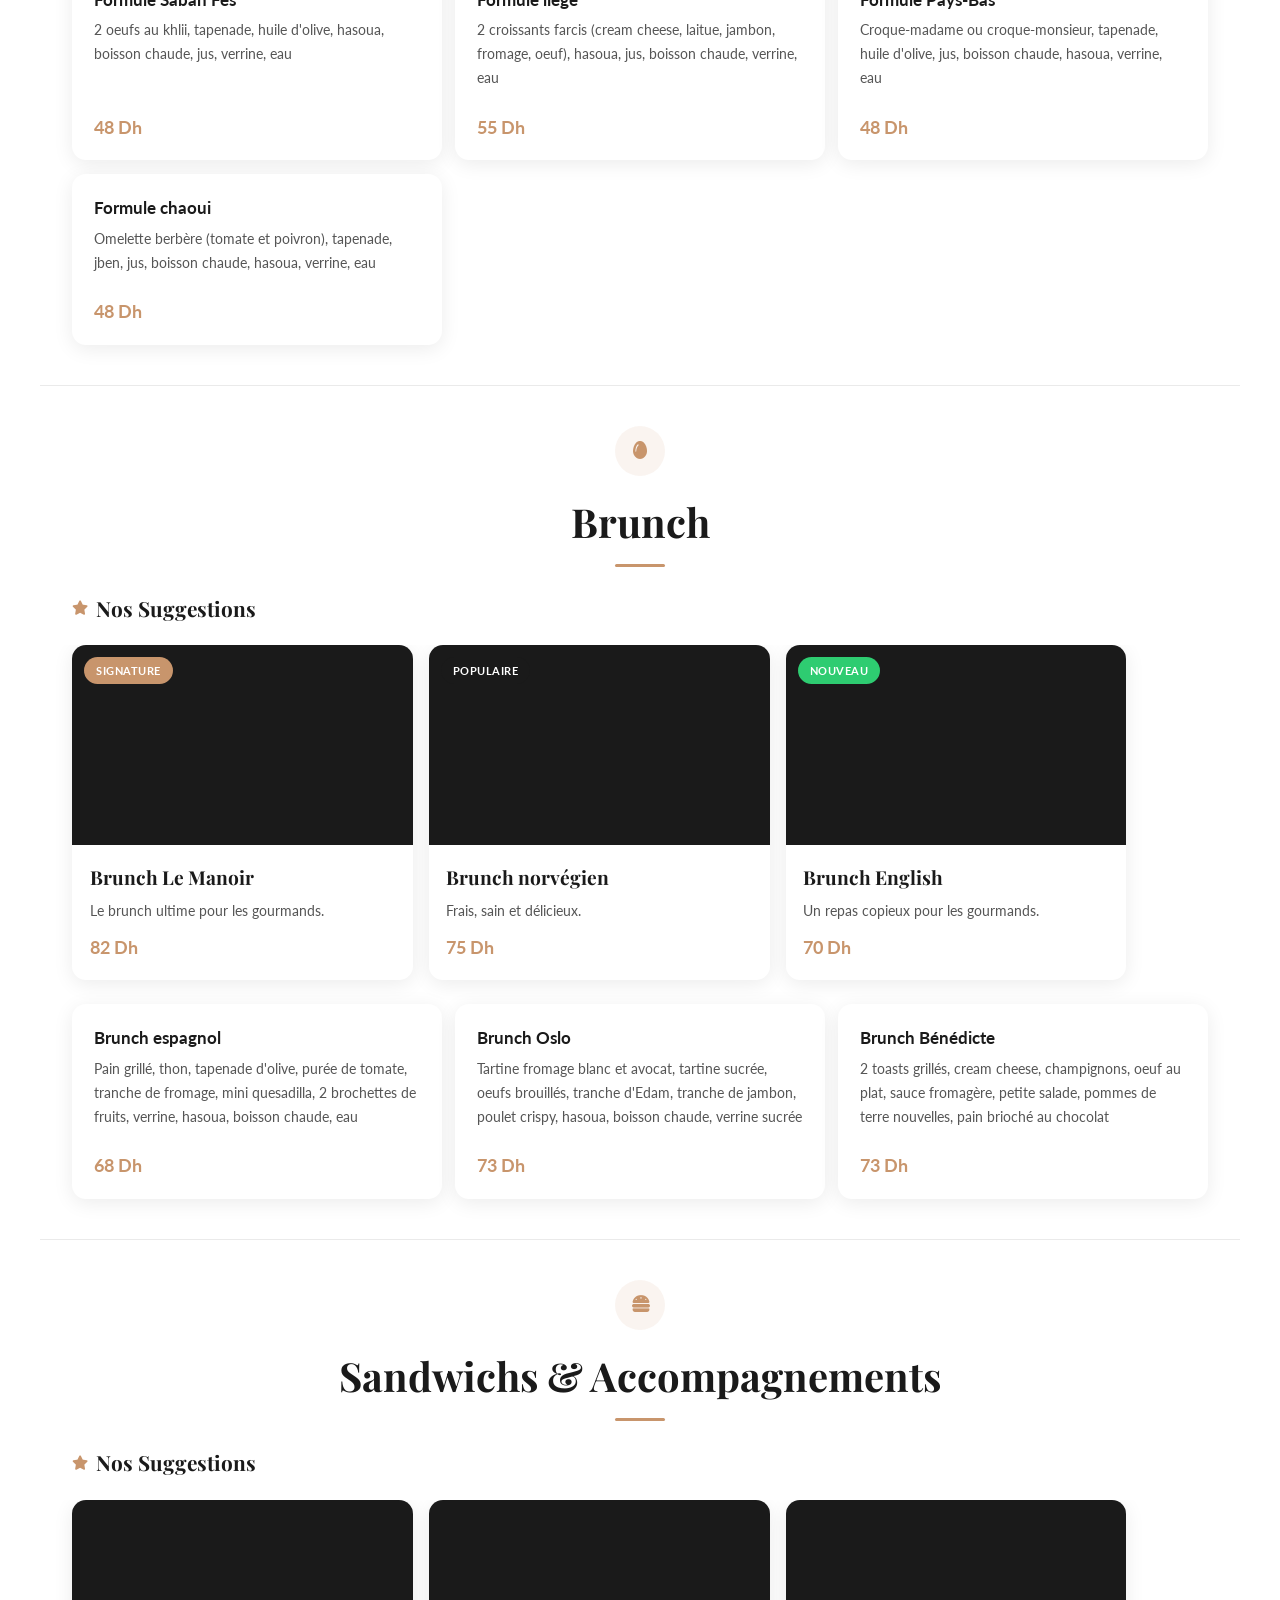
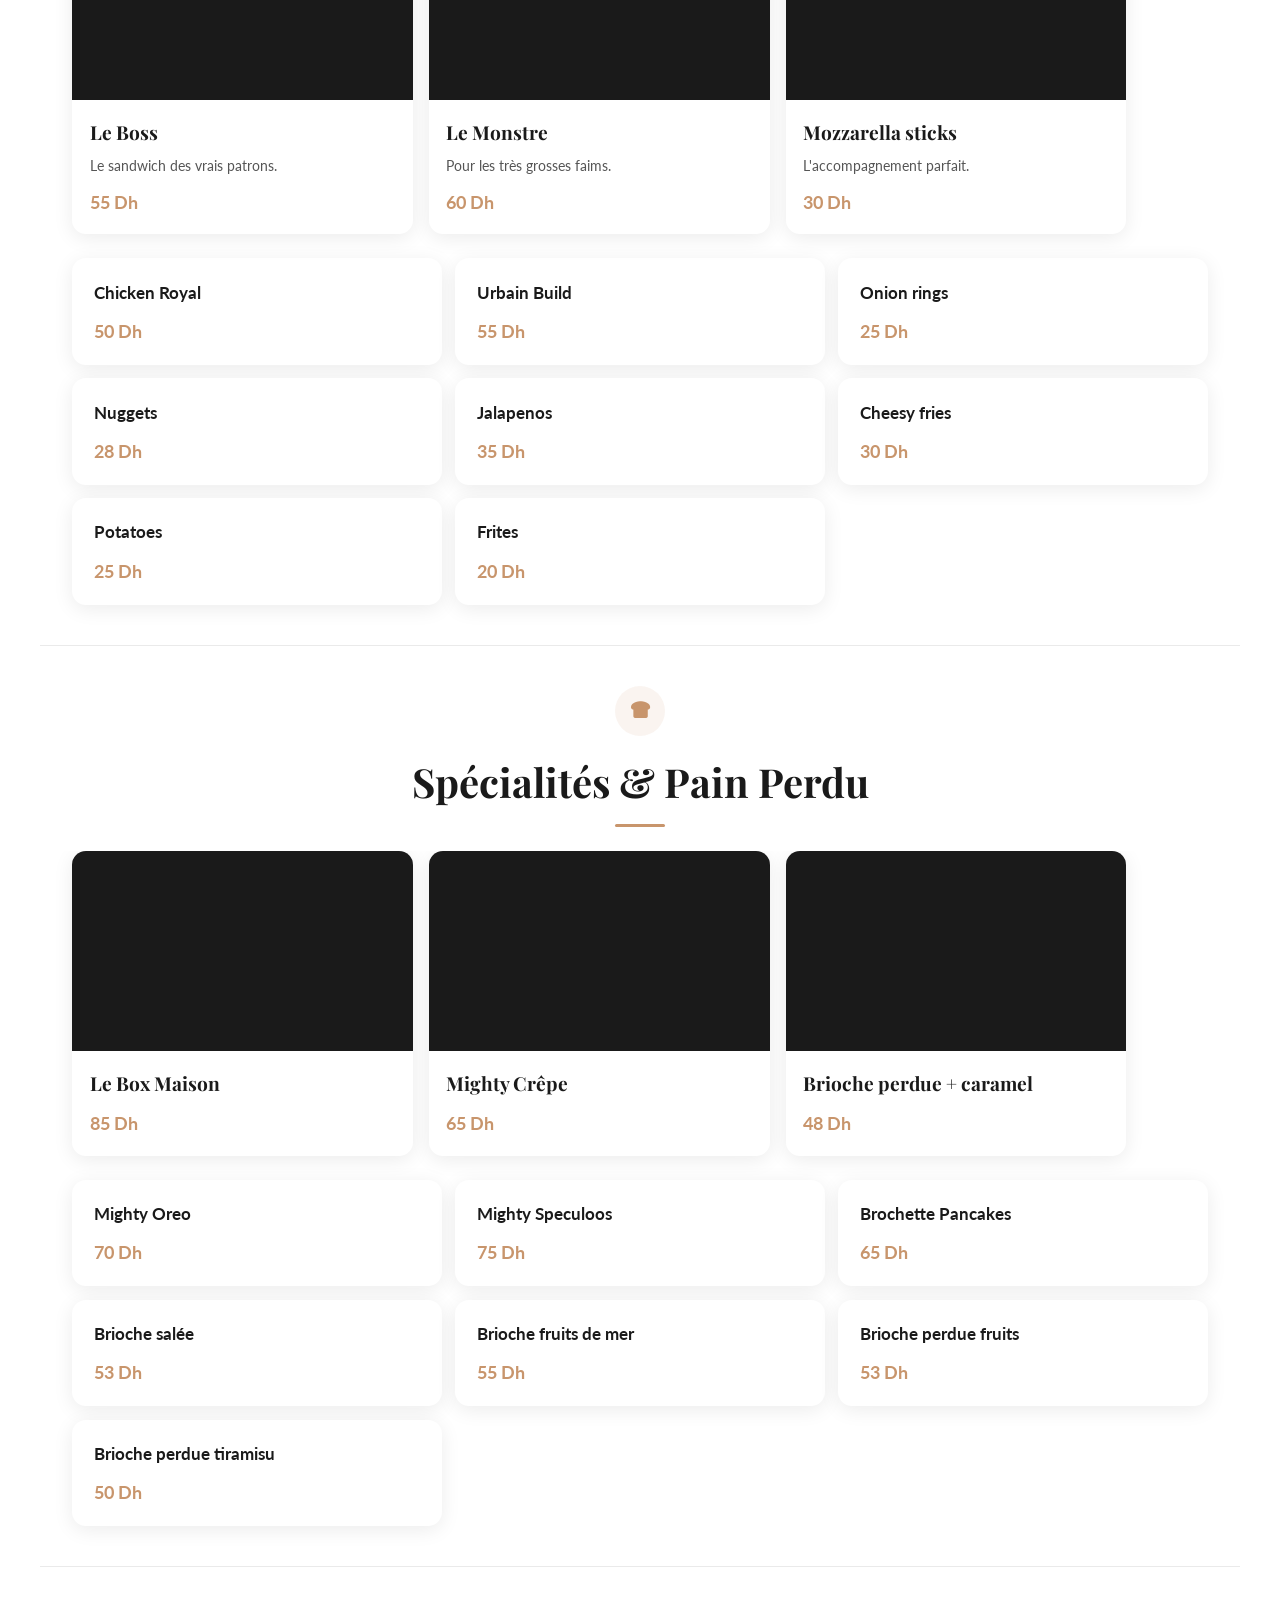
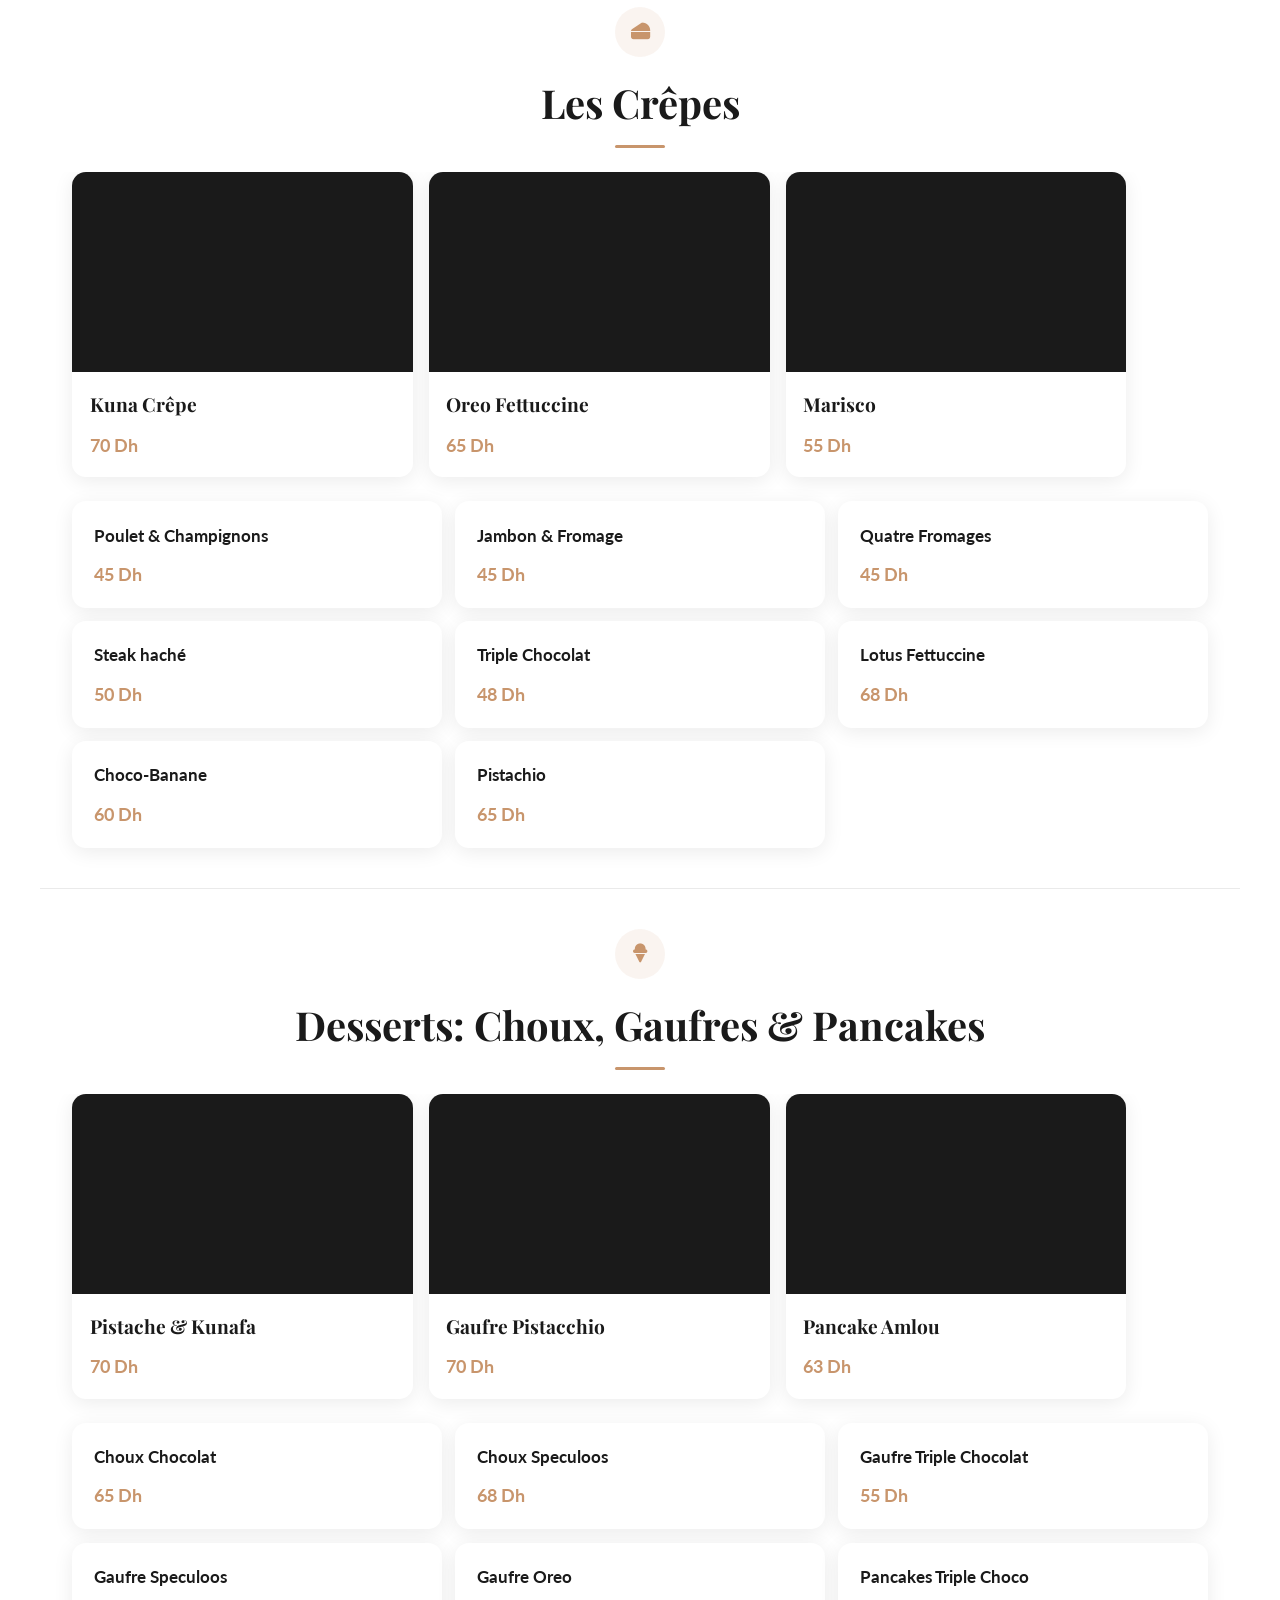
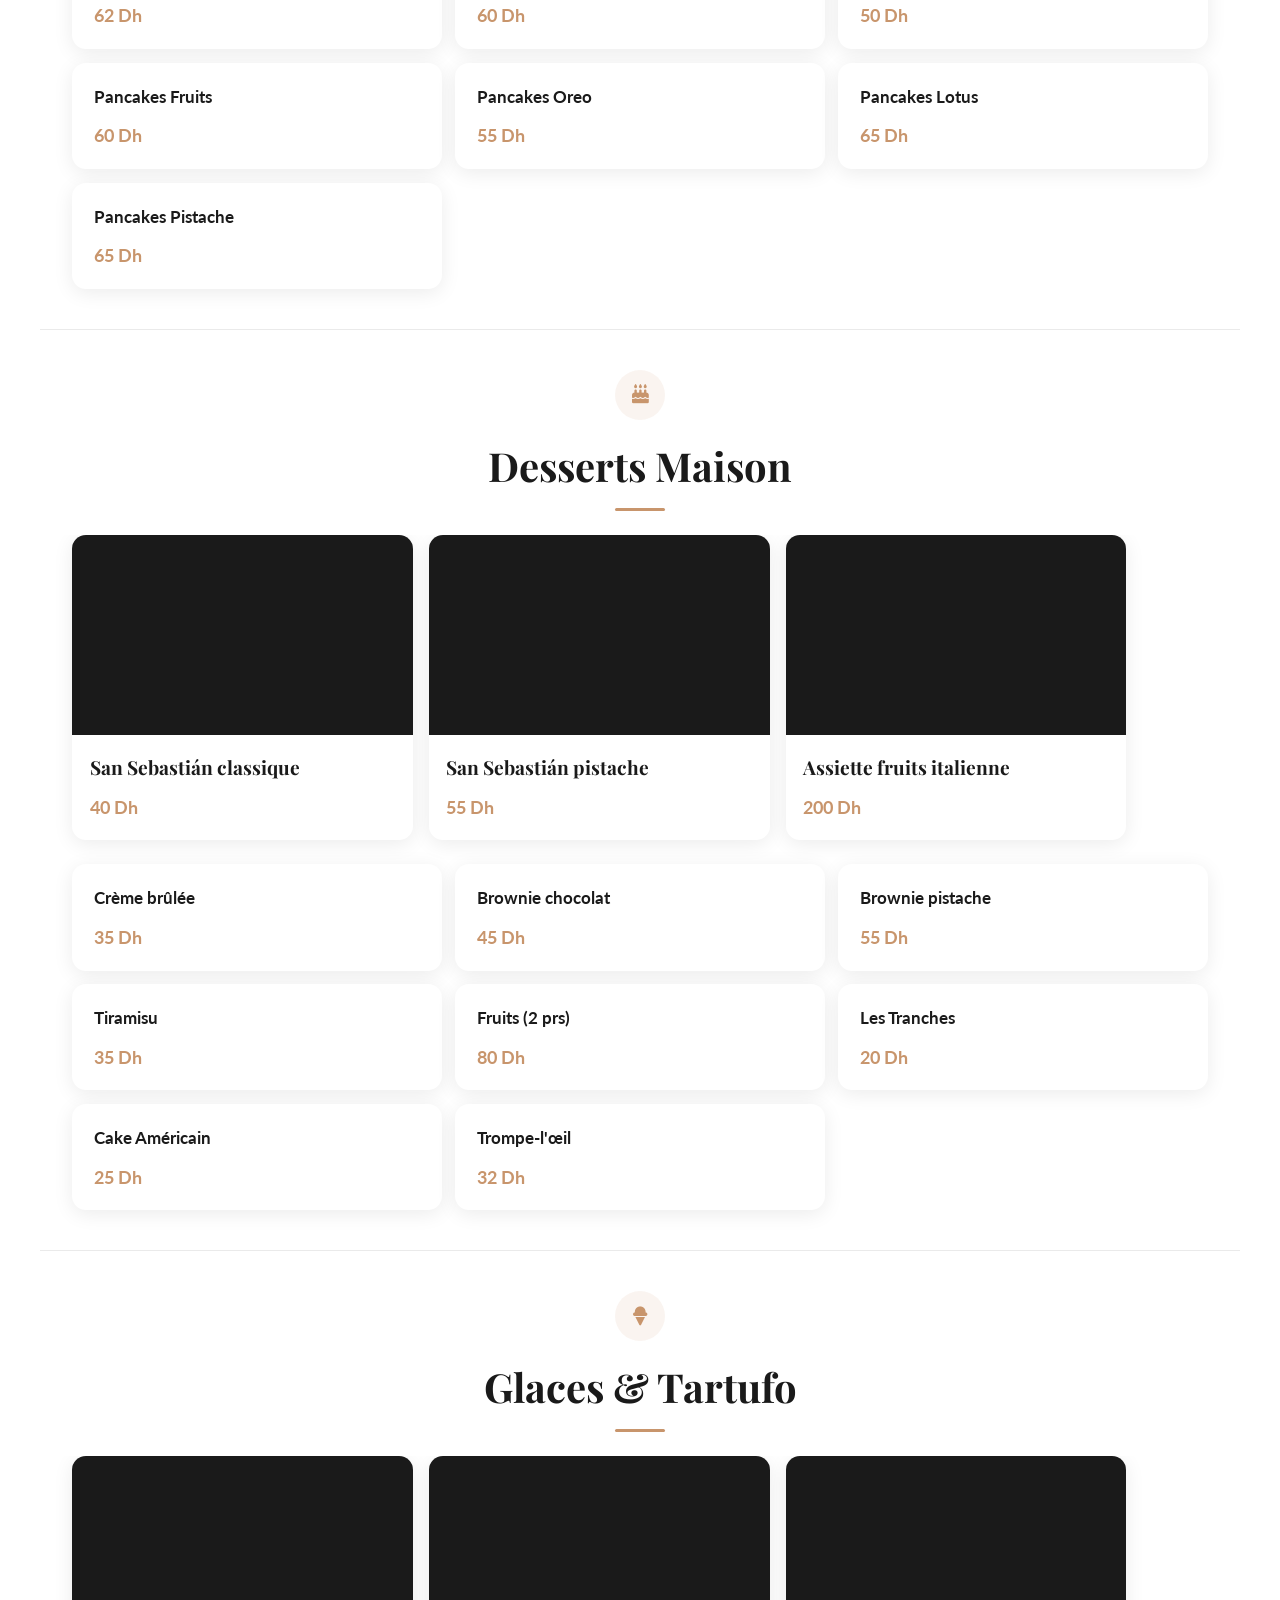
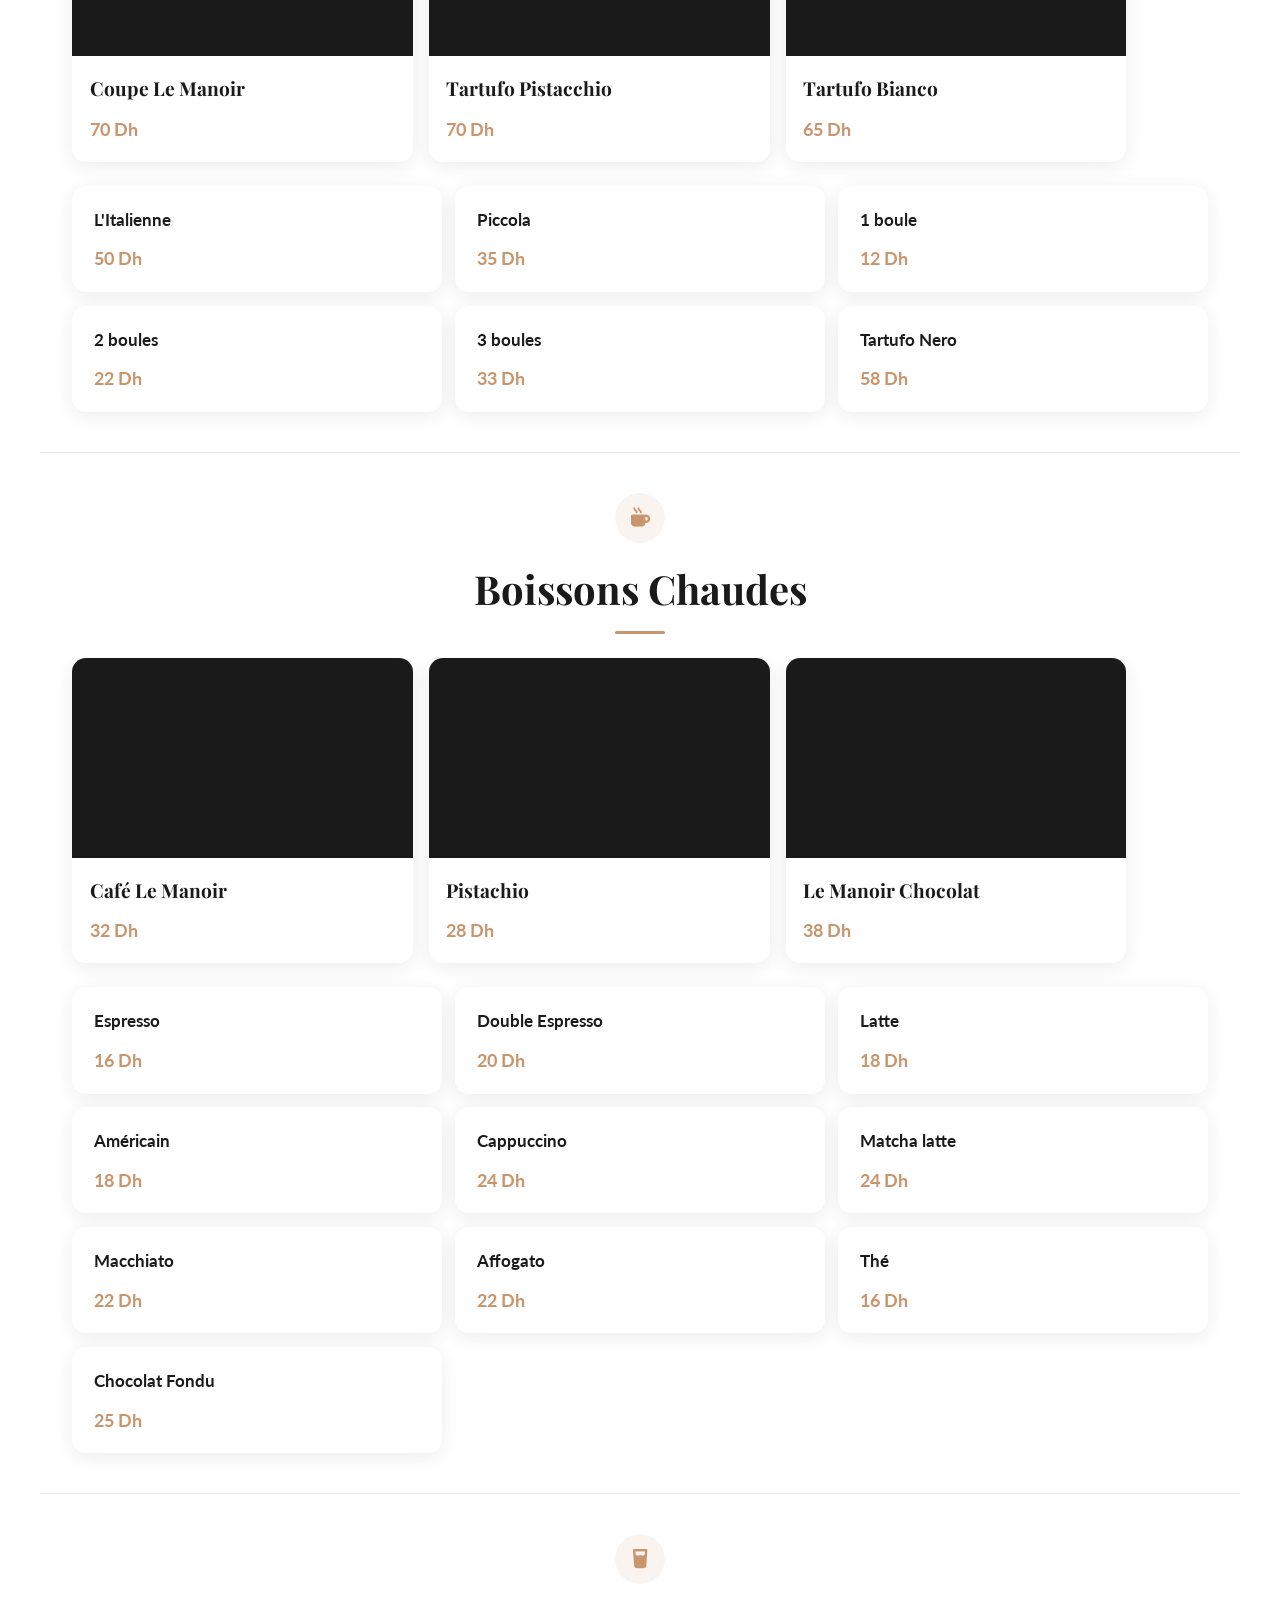
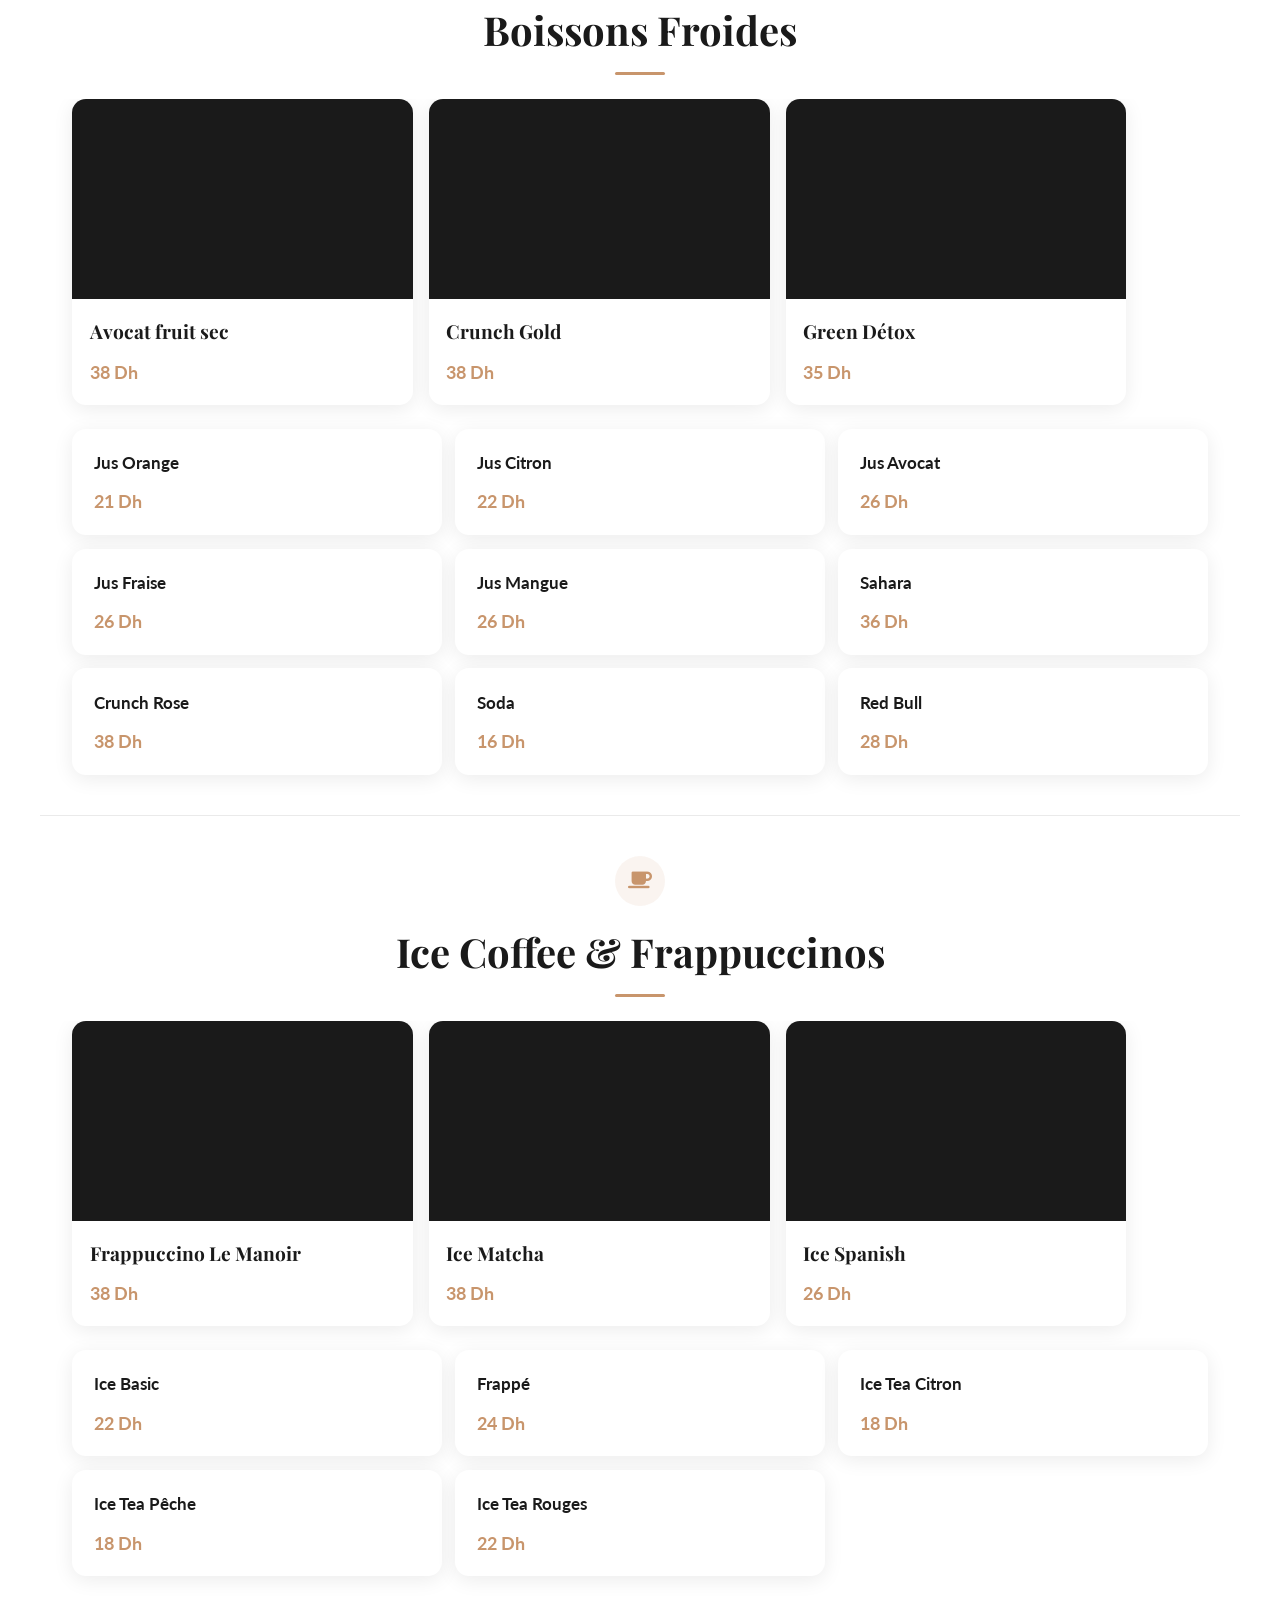
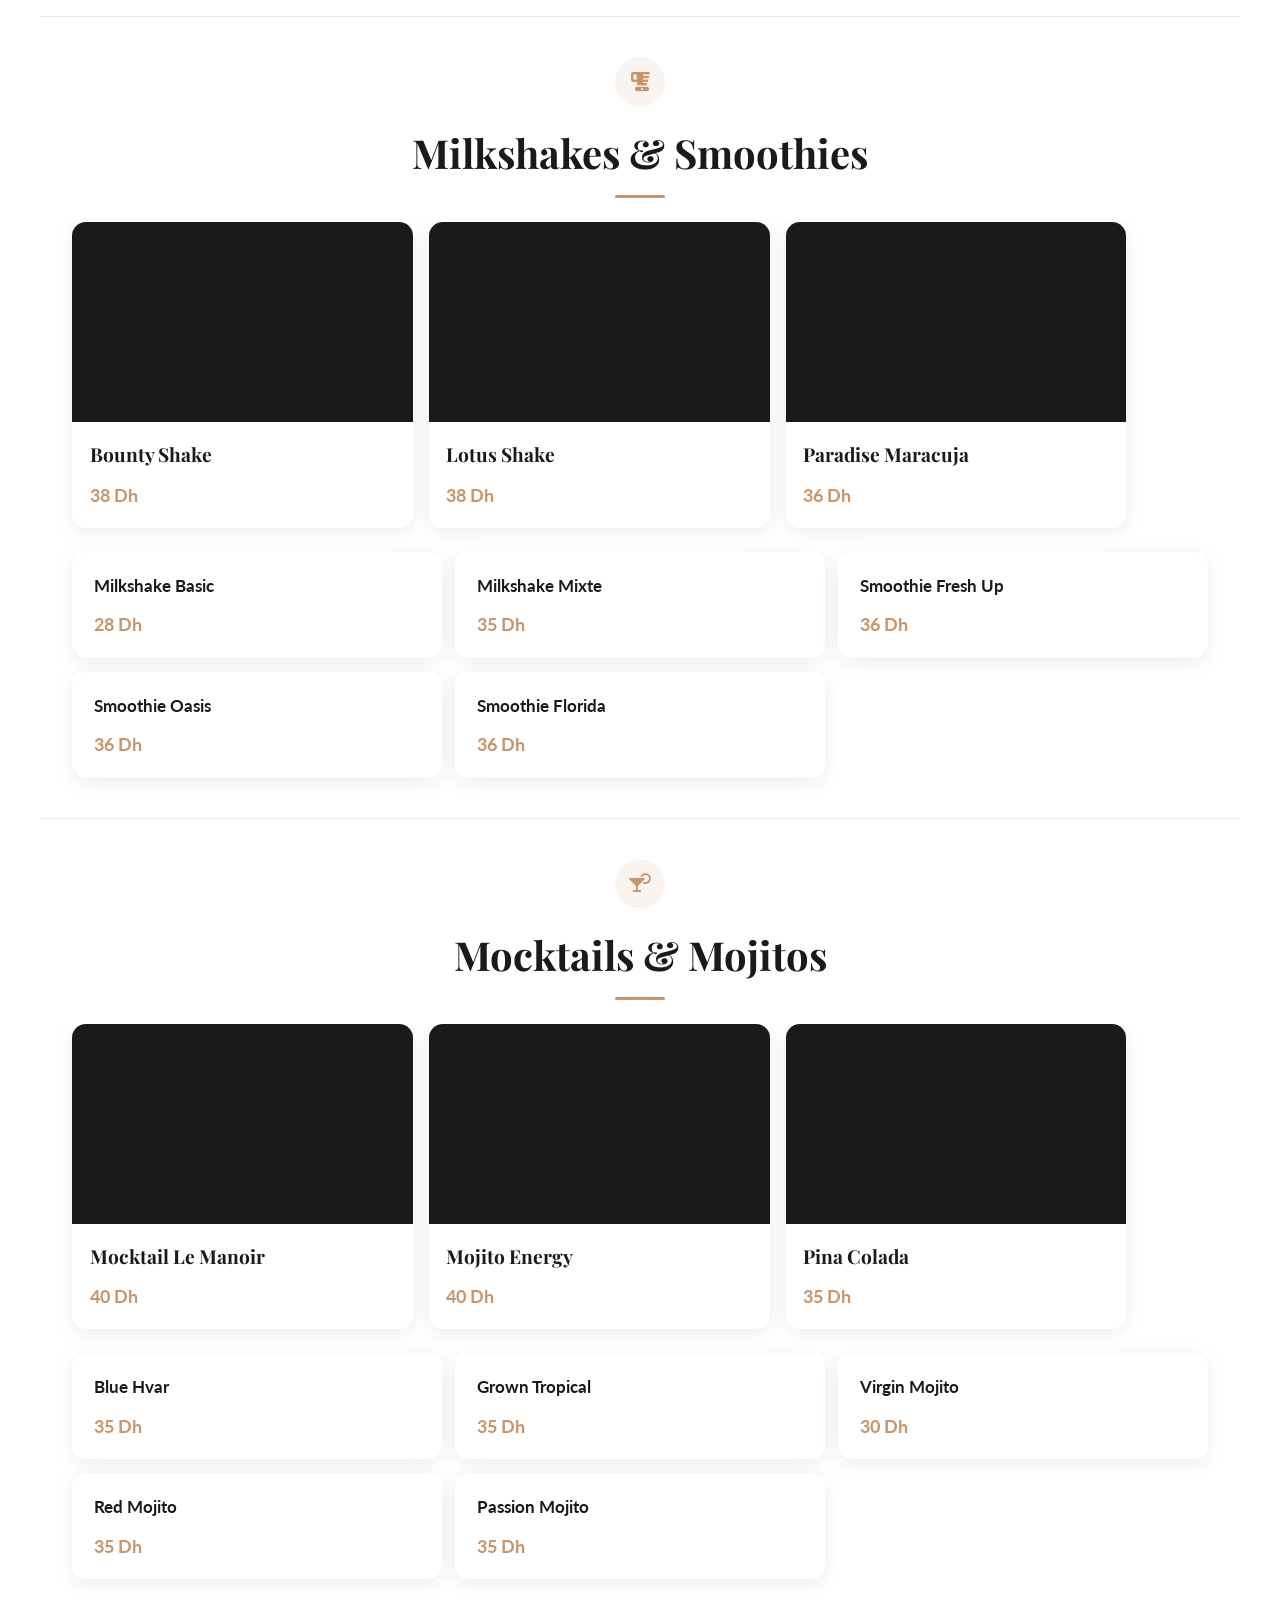
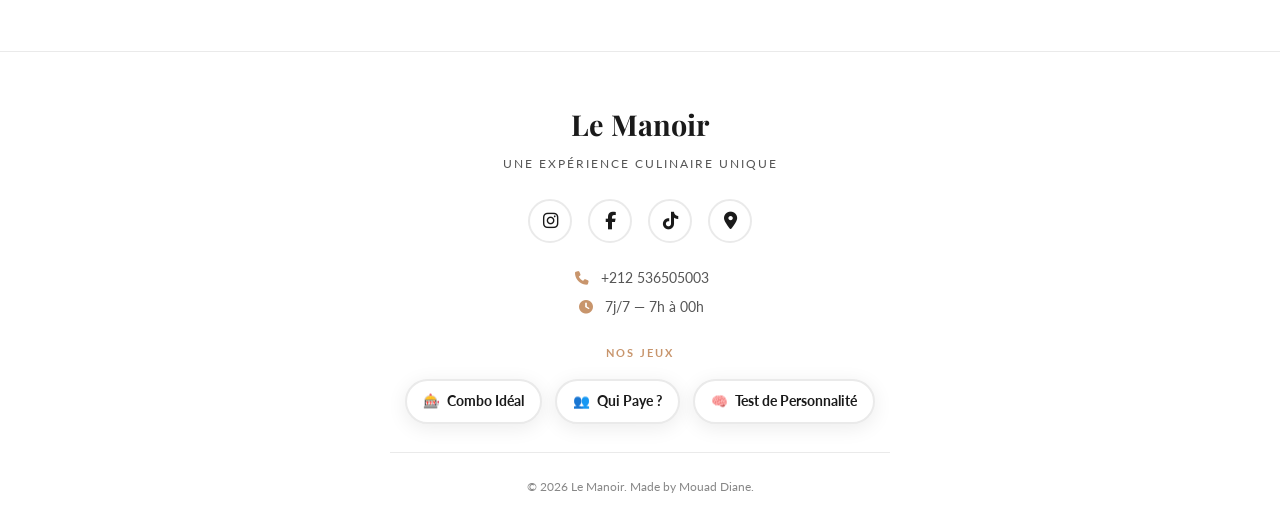
==== commit c3608406: "Optimize codebase, restore media injection, and add animated FAB tooltip Co-authored-by: arena-agent" ====
--- a/index.html
+++ b/index.html
@@ -1,5 +1,5 @@
-<!DOCTYPE html>
-<html lang="fr">
+<!DOCTYPE html>
+<html lang="fr" dir="ltr">
 <head>
     <meta charset="UTF-8">
     <meta name="viewport" content="width=device-width, initial-scale=1.0, viewport-fit=cover">
@@ -17,13 +17,13 @@
             object-fit: cover;
             background: #1a1a1a;
         }
-        .lazy-video {
-            opacity: 0;
-            transition: opacity 0.5s;
-        }
-        .lazy-video.loaded {
-            opacity: 1;
-        }
+        .lazy-video {
+            opacity: 1;
+            transition: opacity 0.3s;
+        }
+        .lazy-video.loaded {
+            opacity: 1;
+        }
     </style>
 </head>
 <body>
@@ -36,12 +36,9 @@
     </div>
 
     <header class="hero-section">
-        <div class="hero-slider">
-            <video src="https://pub-5dafc5852b4748ea877521d8d93bb224.r2.dev/video hero.webm" class="active" poster="https://pub-5dafc5852b4748ea877521d8d93bb224.r2.dev/heroposter.jpg" autoplay muted loop playsinline></video>
-            <video class="lazy-video" poster="https://pub-5dafc5852b4748ea877521d8d93bb224.r2.dev/heroposter.jpg" muted loop playsinline preload="none">
-                <source data-src="https://pub-5dafc5852b4748ea877521d8d93bb224.r2.dev/video hero.webm" type="video/webm">
-            </video>
-        </div>
+        <div class="hero-slider">
+            <video src="https://pub-5dafc5852b4748ea877521d8d93bb224.r2.dev/video hero.webm" class="active" poster="https://pub-5dafc5852b4748ea877521d8d93bb224.r2.dev/heroposter.jpg" autoplay muted loop playsinline></video>
+        </div>
         <div class="hero-overlay"></div>
         <div class="logo-overlay">
             <h1 class="animated-title">Le Manoir</h1>
@@ -81,8 +78,8 @@
             <div class="popular-carousel">
                 <div class="popular-card" data-aos="fade-up" data-description="La formule complète: 2 oeufs, fromage rouge, tapenade, huile d'olive, hasoua, jus, boisson chaude, verrine, eau.">
                     <div class="card-badge" data-i18n="badge.populaire">Populaire</div>
-                    <video class="lazy-video" poster="https://pub-5dafc5852b4748ea877521d8d93bb224.r2.dev/posterdej.jpg" muted loop playsinline preload="none">
-                        <source data-src="https://pub-5dafc5852b4748ea877521d8d93bb224.r2.dev/video déj.webm" type="video/webm">
+                    <video class="lazy-video" poster="https://pub-5dafc5852b4748ea877521d8d93bb224.r2.dev/posterdej.jpg" muted loop playsinline preload="metadata">
+                        <source src="https://pub-5dafc5852b4748ea877521d8d93bb224.r2.dev/video déj.webm" data-src="https://pub-5dafc5852b4748ea877521d8d93bb224.r2.dev/video déj.webm" type="video/webm">
                     </video>
                     <div class="card-content">
                         <h3>Formule classique</h3>
@@ -92,8 +89,8 @@
                 </div>
                 <div class="popular-card" data-aos="fade-up" data-aos-delay="100" data-description="Un voyage au Maroc avec harcha, msemen, meloui, baghrir, amlou, jben, miel, olives noires et plus.">
                     <div class="card-badge best" data-i18n="badge.bestseller">Best-seller</div>
-                    <video class="lazy-video" poster="https://pub-5dafc5852b4748ea877521d8d93bb224.r2.dev/poster dej2.jpg" muted loop playsinline preload="none">
-                        <source data-src="https://pub-5dafc5852b4748ea877521d8d93bb224.r2.dev/video déj 2 - Copie (2).webm" type="video/webm">
+                    <video class="lazy-video" poster="https://pub-5dafc5852b4748ea877521d8d93bb224.r2.dev/poster dej2.jpg" muted loop playsinline preload="metadata">
+                        <source src="https://pub-5dafc5852b4748ea877521d8d93bb224.r2.dev/video déj 2 - Copie (2).webm" data-src="https://pub-5dafc5852b4748ea877521d8d93bb224.r2.dev/video déj 2 - Copie (2).webm" type="video/webm">
                     </video>
                     <div class="card-content">
                         <h3>Formule saveur terroir</h3>
@@ -103,8 +100,8 @@
                 </div>
                 <div class="popular-card" data-aos="fade-up" data-aos-delay="200" data-description="Une touche d'élégance avec 2 oeufs, assortiment de charcuterie, tranches de fromage, jben, olives, hasoua et jus.">
                     <div class="card-badge new" data-i18n="badge.nouveau">Nouveau</div>
-                    <video class="lazy-video" poster="https://pub-5dafc5852b4748ea877521d8d93bb224.r2.dev/posterplates.jpg" muted loop playsinline preload="none">
-                        <source data-src="https://pub-5dafc5852b4748ea877521d8d93bb224.r2.dev/video plates - Copie (2).webm" type="video/webm">
+                    <video class="lazy-video" poster="https://pub-5dafc5852b4748ea877521d8d93bb224.r2.dev/posterplates.jpg" muted loop playsinline preload="metadata">
+                        <source src="https://pub-5dafc5852b4748ea877521d8d93bb224.r2.dev/video plates - Copie (2).webm" data-src="https://pub-5dafc5852b4748ea877521d8d93bb224.r2.dev/video plates - Copie (2).webm" type="video/webm">
                     </video>
                     <div class="card-content">
                         <h3>Formule nordique</h3>
@@ -135,22 +132,22 @@
             <div class="popular-carousel">
                 <div class="popular-card" data-aos="fade-up" data-description="Pain bagel, fromage blanc, champignons, avocat, charcuterie, oeuf au plat, pommes de terre nouvelles, merguez, petite salade, verrine, croissant sucré, boisson chaude, eau.">
                     <div class="card-badge best" data-i18n="badge.signature">Signature</div>
-                    <video class="lazy-video" poster="https://pub-5dafc5852b4748ea877521d8d93bb224.r2.dev/posterpizza.jpg" muted loop playsinline preload="none">
-                        <source data-src="https://pub-5dafc5852b4748ea877521d8d93bb224.r2.dev/video pizza - Copie (2).webm" type="video/webm">
+                    <video class="lazy-video" poster="https://pub-5dafc5852b4748ea877521d8d93bb224.r2.dev/posterpizza.jpg" muted loop playsinline preload="metadata">
+                        <source src="https://pub-5dafc5852b4748ea877521d8d93bb224.r2.dev/video pizza - Copie (2).webm" data-src="https://pub-5dafc5852b4748ea877521d8d93bb224.r2.dev/video pizza - Copie (2).webm" type="video/webm">
                     </video>
                     <div class="card-content"><h3>Brunch Le Manoir</h3><p class="ingredients">Le brunch ultime pour les gourmands.</p><span class="price">82 Dh</span></div>
                 </div>
                 <div class="popular-card" data-aos="fade-up" data-aos-delay="100" data-description="2 tartines à la purée d'avocat et saumon fumé, 2 oeufs pochés, petite salade, boule de yaourt aux fruits frais et fruits secs, hasoua, boisson chaude, eau.">
                     <div class="card-badge" data-i18n="badge.populaire">Populaire</div>
-                    <video class="lazy-video" poster="https://pub-5dafc5852b4748ea877521d8d93bb224.r2.dev/poster dej2.jpg" muted loop playsinline preload="none">
-                        <source data-src="https://pub-5dafc5852b4748ea877521d8d93bb224.r2.dev/video déj 2 - Copie (4).webm" type="video/webm">
+                    <video class="lazy-video" poster="https://pub-5dafc5852b4748ea877521d8d93bb224.r2.dev/poster dej2.jpg" muted loop playsinline preload="metadata">
+                        <source src="https://pub-5dafc5852b4748ea877521d8d93bb224.r2.dev/video déj 2 - Copie (4).webm" data-src="https://pub-5dafc5852b4748ea877521d8d93bb224.r2.dev/video déj 2 - Copie (4).webm" type="video/webm">
                     </video>
                     <div class="card-content"><h3>Brunch norvégien</h3><p class="ingredients">Frais, sain et délicieux.</p><span class="price">75 Dh</span></div>
                 </div>
                 <div class="popular-card" data-aos="fade-up" data-aos-delay="200" data-description="2 oeufs brouillés, 3 saucisses, pommes de terre nouvelles, petite salade, 2 tranches de jambon, 2 pancakes au chocolat, hasoua, boisson chaude, eau.">
                     <div class="card-badge new" data-i18n="badge.nouveau">Nouveau</div>
-                    <video class="lazy-video" poster="https://pub-5dafc5852b4748ea877521d8d93bb224.r2.dev/posterpizza.jpg" muted loop playsinline preload="none">
-                        <source data-src="https://pub-5dafc5852b4748ea877521d8d93bb224.r2.dev/video pizza - Copie (2).webm" type="video/webm">
+                    <video class="lazy-video" poster="https://pub-5dafc5852b4748ea877521d8d93bb224.r2.dev/posterpizza.jpg" muted loop playsinline preload="metadata">
+                        <source src="https://pub-5dafc5852b4748ea877521d8d93bb224.r2.dev/video pizza - Copie (2).webm" data-src="https://pub-5dafc5852b4748ea877521d8d93bb224.r2.dev/video pizza - Copie (2).webm" type="video/webm">
                     </video>
                     <div class="card-content"><h3>Brunch English</h3><p class="ingredients">Un repas copieux pour les gourmands.</p><span class="price">70 Dh</span></div>
                 </div>
@@ -171,20 +168,20 @@
             <h4 class="subcategory-title" data-aos="fade-in" data-i18n="sub.suggestions"><i class="fas fa-star"></i> Nos Suggestions</h4>
             <div class="popular-carousel">
                 <div class="popular-card" data-aos="fade-up">
-                    <video class="lazy-video" poster="https://pub-5dafc5852b4748ea877521d8d93bb224.r2.dev/postercoffe.jpg" muted loop playsinline preload="none">
-                        <source data-src="https://pub-5dafc5852b4748ea877521d8d93bb224.r2.dev/video café.webm" type="video/webm">
+                    <video class="lazy-video" poster="https://pub-5dafc5852b4748ea877521d8d93bb224.r2.dev/postercoffe.jpg" muted loop playsinline preload="metadata">
+                        <source src="https://pub-5dafc5852b4748ea877521d8d93bb224.r2.dev/video café.webm" data-src="https://pub-5dafc5852b4748ea877521d8d93bb224.r2.dev/video café.webm" type="video/webm">
                     </video>
                     <div class="card-content"><h3>Le Boss</h3><p class="ingredients">Le sandwich des vrais patrons.</p><span class="price">55 Dh</span></div>
                 </div>
                 <div class="popular-card" data-aos="fade-up" data-aos-delay="100">
-                    <video class="lazy-video" poster="https://pub-5dafc5852b4748ea877521d8d93bb224.r2.dev/posterpizza.jpg" muted loop playsinline preload="none">
-                        <source data-src="https://pub-5dafc5852b4748ea877521d8d93bb224.r2.dev/video pizza - Copie (2).webm" type="video/webm">
+                    <video class="lazy-video" poster="https://pub-5dafc5852b4748ea877521d8d93bb224.r2.dev/posterpizza.jpg" muted loop playsinline preload="metadata">
+                        <source src="https://pub-5dafc5852b4748ea877521d8d93bb224.r2.dev/video pizza - Copie (2).webm" data-src="https://pub-5dafc5852b4748ea877521d8d93bb224.r2.dev/video pizza - Copie (2).webm" type="video/webm">
                     </video>
                     <div class="card-content"><h3>Le Monstre</h3><p class="ingredients">Pour les très grosses faims.</p><span class="price">60 Dh</span></div>
                 </div>
                 <div class="popular-card" data-aos="fade-up" data-aos-delay="200">
-                    <video class="lazy-video" poster="https://pub-5dafc5852b4748ea877521d8d93bb224.r2.dev/posterpizza.jpg" muted loop playsinline preload="none">
-                        <source data-src="https://pub-5dafc5852b4748ea877521d8d93bb224.r2.dev/video pizza - Copie (2).webm" type="video/webm">
+                    <video class="lazy-video" poster="https://pub-5dafc5852b4748ea877521d8d93bb224.r2.dev/posterpizza.jpg" muted loop playsinline preload="metadata">
+                        <source src="https://pub-5dafc5852b4748ea877521d8d93bb224.r2.dev/video pizza - Copie (2).webm" data-src="https://pub-5dafc5852b4748ea877521d8d93bb224.r2.dev/video pizza - Copie (2).webm" type="video/webm">
                     </video>
                     <div class="card-content"><h3>Mozzarella sticks</h3><p class="ingredients">L'accompagnement parfait.</p><span class="price">30 Dh</span></div>
                 </div>
@@ -209,20 +206,20 @@
             </div>
             <div class="popular-carousel">
                 <div class="popular-card" data-aos="fade-up">
-                    <video class="lazy-video" poster="https://pub-5dafc5852b4748ea877521d8d93bb224.r2.dev/postercoffe.jpg" muted loop playsinline preload="none">
-                        <source data-src="https://pub-5dafc5852b4748ea877521d8d93bb224.r2.dev/video café.webm" type="video/webm">
+                    <video class="lazy-video" poster="https://pub-5dafc5852b4748ea877521d8d93bb224.r2.dev/postercoffe.jpg" muted loop playsinline preload="metadata">
+                        <source src="https://pub-5dafc5852b4748ea877521d8d93bb224.r2.dev/video café.webm" data-src="https://pub-5dafc5852b4748ea877521d8d93bb224.r2.dev/video café.webm" type="video/webm">
                     </video>
                     <div class="card-content"><h3>Le Box Maison</h3><span class="price">85 Dh</span></div>
                 </div>
                 <div class="popular-card" data-aos="fade-up" data-aos-delay="100">
-                    <video class="lazy-video" poster="https://pub-5dafc5852b4748ea877521d8d93bb224.r2.dev/posterdej.jpg" muted loop playsinline preload="none">
-                        <source data-src="https://pub-5dafc5852b4748ea877521d8d93bb224.r2.dev/video déj - Copie (2).webm" type="video/webm">
+                    <video class="lazy-video" poster="https://pub-5dafc5852b4748ea877521d8d93bb224.r2.dev/posterdej.jpg" muted loop playsinline preload="metadata">
+                        <source src="https://pub-5dafc5852b4748ea877521d8d93bb224.r2.dev/video déj - Copie (2).webm" data-src="https://pub-5dafc5852b4748ea877521d8d93bb224.r2.dev/video déj - Copie (2).webm" type="video/webm">
                     </video>
                     <div class="card-content"><h3>Mighty Crêpe</h3><span class="price">65 Dh</span></div>
                 </div>
                 <div class="popular-card" data-aos="fade-up" data-aos-delay="200">
-                    <video class="lazy-video" poster="https://pub-5dafc5852b4748ea877521d8d93bb224.r2.dev/posterdej.jpg" muted loop playsinline preload="none">
-                        <source data-src="https://pub-5dafc5852b4748ea877521d8d93bb224.r2.dev/video déj.webm" type="video/webm">
+                    <video class="lazy-video" poster="https://pub-5dafc5852b4748ea877521d8d93bb224.r2.dev/posterdej.jpg" muted loop playsinline preload="metadata">
+                        <source src="https://pub-5dafc5852b4748ea877521d8d93bb224.r2.dev/video déj.webm" data-src="https://pub-5dafc5852b4748ea877521d8d93bb224.r2.dev/video déj.webm" type="video/webm">
                     </video>
                     <div class="card-content"><h3>Brioche perdue + caramel</h3><span class="price">48 Dh</span></div>
                 </div>
@@ -246,20 +243,20 @@
             </div>
             <div class="popular-carousel">
                 <div class="popular-card" data-aos="fade-up">
-                    <video class="lazy-video" poster="https://pub-5dafc5852b4748ea877521d8d93bb224.r2.dev/postercoffe.jpg" muted loop playsinline preload="none">
-                        <source data-src="https://pub-5dafc5852b4748ea877521d8d93bb224.r2.dev/video café.webm" type="video/webm">
+                    <video class="lazy-video" poster="https://pub-5dafc5852b4748ea877521d8d93bb224.r2.dev/postercoffe.jpg" muted loop playsinline preload="metadata">
+                        <source src="https://pub-5dafc5852b4748ea877521d8d93bb224.r2.dev/video café.webm" data-src="https://pub-5dafc5852b4748ea877521d8d93bb224.r2.dev/video café.webm" type="video/webm">
                     </video>
                     <div class="card-content"><h3>Kuna Crêpe</h3><span class="price">70 Dh</span></div>
                 </div>
                 <div class="popular-card" data-aos="fade-up" data-aos-delay="100">
-                    <video class="lazy-video" poster="https://pub-5dafc5852b4748ea877521d8d93bb224.r2.dev/posterpizza.jpg" muted loop playsinline preload="none">
-                        <source data-src="https://pub-5dafc5852b4748ea877521d8d93bb224.r2.dev/video pizza - Copie (2).webm" type="video/webm">
+                    <video class="lazy-video" poster="https://pub-5dafc5852b4748ea877521d8d93bb224.r2.dev/posterpizza.jpg" muted loop playsinline preload="metadata">
+                        <source src="https://pub-5dafc5852b4748ea877521d8d93bb224.r2.dev/video pizza - Copie (2).webm" data-src="https://pub-5dafc5852b4748ea877521d8d93bb224.r2.dev/video pizza - Copie (2).webm" type="video/webm">
                     </video>
                     <div class="card-content"><h3>Oreo Fettuccine</h3><span class="price">65 Dh</span></div>
                 </div>
                 <div class="popular-card" data-aos="fade-up" data-aos-delay="200">
-                    <video class="lazy-video" poster="https://pub-5dafc5852b4748ea877521d8d93bb224.r2.dev/posterdej.jpg" muted loop playsinline preload="none">
-                        <source data-src="https://pub-5dafc5852b4748ea877521d8d93bb224.r2.dev/video déj.webm" type="video/webm">
+                    <video class="lazy-video" poster="https://pub-5dafc5852b4748ea877521d8d93bb224.r2.dev/posterdej.jpg" muted loop playsinline preload="metadata">
+                        <source src="https://pub-5dafc5852b4748ea877521d8d93bb224.r2.dev/video déj.webm" data-src="https://pub-5dafc5852b4748ea877521d8d93bb224.r2.dev/video déj.webm" type="video/webm">
                     </video>
                     <div class="card-content"><h3>Marisco</h3><span class="price">55 Dh</span></div>
                 </div>
@@ -284,20 +281,20 @@
             </div>
             <div class="popular-carousel">
                 <div class="popular-card" data-aos="fade-up">
-                    <video class="lazy-video" poster="https://pub-5dafc5852b4748ea877521d8d93bb224.r2.dev/posterpizza.jpg" muted loop playsinline preload="none">
-                        <source data-src="https://pub-5dafc5852b4748ea877521d8d93bb224.r2.dev/video pizza - Copie (2).webm" type="video/webm">
+                    <video class="lazy-video" poster="https://pub-5dafc5852b4748ea877521d8d93bb224.r2.dev/posterpizza.jpg" muted loop playsinline preload="metadata">
+                        <source src="https://pub-5dafc5852b4748ea877521d8d93bb224.r2.dev/video pizza - Copie (2).webm" data-src="https://pub-5dafc5852b4748ea877521d8d93bb224.r2.dev/video pizza - Copie (2).webm" type="video/webm">
                     </video>
                     <div class="card-content"><h3>Pistache & Kunafa</h3><span class="price">70 Dh</span></div>
                 </div>
                 <div class="popular-card" data-aos="fade-up" data-aos-delay="100">
-                    <video class="lazy-video" poster="https://pub-5dafc5852b4748ea877521d8d93bb224.r2.dev/posterdej.jpg" muted loop playsinline preload="none">
-                        <source data-src="https://pub-5dafc5852b4748ea877521d8d93bb224.r2.dev/video déj - Copie (3).webm" type="video/webm">
+                    <video class="lazy-video" poster="https://pub-5dafc5852b4748ea877521d8d93bb224.r2.dev/posterdej.jpg" muted loop playsinline preload="metadata">
+                        <source src="https://pub-5dafc5852b4748ea877521d8d93bb224.r2.dev/video déj - Copie (3).webm" data-src="https://pub-5dafc5852b4748ea877521d8d93bb224.r2.dev/video déj - Copie (3).webm" type="video/webm">
                     </video>
                     <div class="card-content"><h3>Gaufre Pistacchio</h3><span class="price">70 Dh</span></div>
                 </div>
                 <div class="popular-card" data-aos="fade-up" data-aos-delay="200">
-                    <video class="lazy-video" poster="https://pub-5dafc5852b4748ea877521d8d93bb224.r2.dev/poster dej2.jpg" muted loop playsinline preload="none">
-                        <source data-src="https://pub-5dafc5852b4748ea877521d8d93bb224.r2.dev/video déj 2.webm" type="video/webm">
+                    <video class="lazy-video" poster="https://pub-5dafc5852b4748ea877521d8d93bb224.r2.dev/poster dej2.jpg" muted loop playsinline preload="metadata">
+                        <source src="https://pub-5dafc5852b4748ea877521d8d93bb224.r2.dev/video déj 2.webm" data-src="https://pub-5dafc5852b4748ea877521d8d93bb224.r2.dev/video déj 2.webm" type="video/webm">
                     </video>
                     <div class="card-content"><h3>Pancake Amlou</h3><span class="price">63 Dh</span></div>
                 </div>
@@ -324,20 +321,20 @@
             </div>
             <div class="popular-carousel">
                 <div class="popular-card" data-aos="fade-up">
-                    <video class="lazy-video" poster="https://pub-5dafc5852b4748ea877521d8d93bb224.r2.dev/posterpizza.jpg" muted loop playsinline preload="none">
-                        <source data-src="https://pub-5dafc5852b4748ea877521d8d93bb224.r2.dev/video pizza - Copie (2).webm" type="video/webm">
+                    <video class="lazy-video" poster="https://pub-5dafc5852b4748ea877521d8d93bb224.r2.dev/posterpizza.jpg" muted loop playsinline preload="metadata">
+                        <source src="https://pub-5dafc5852b4748ea877521d8d93bb224.r2.dev/video pizza - Copie (2).webm" data-src="https://pub-5dafc5852b4748ea877521d8d93bb224.r2.dev/video pizza - Copie (2).webm" type="video/webm">
                     </video>
                     <div class="card-content"><h3>San Sebastián classique</h3><span class="price">40 Dh</span></div>
                 </div>
                 <div class="popular-card" data-aos="fade-up" data-aos-delay="100">
-                    <video class="lazy-video" poster="https://pub-5dafc5852b4748ea877521d8d93bb224.r2.dev/poster dej2.jpg" muted loop playsinline preload="none">
-                        <source data-src="https://pub-5dafc5852b4748ea877521d8d93bb224.r2.dev/video déj 2.webm" type="video/webm">
+                    <video class="lazy-video" poster="https://pub-5dafc5852b4748ea877521d8d93bb224.r2.dev/poster dej2.jpg" muted loop playsinline preload="metadata">
+                        <source src="https://pub-5dafc5852b4748ea877521d8d93bb224.r2.dev/video déj 2.webm" data-src="https://pub-5dafc5852b4748ea877521d8d93bb224.r2.dev/video déj 2.webm" type="video/webm">
                     </video>
                     <div class="card-content"><h3>San Sebastián pistache</h3><span class="price">55 Dh</span></div>
                 </div>
                 <div class="popular-card" data-aos="fade-up" data-aos-delay="200">
-                    <video class="lazy-video" poster="https://pub-5dafc5852b4748ea877521d8d93bb224.r2.dev/postercoffe.jpg" muted loop playsinline preload="none">
-                        <source data-src="https://pub-5dafc5852b4748ea877521d8d93bb224.r2.dev/video café.webm" type="video/webm">
+                    <video class="lazy-video" poster="https://pub-5dafc5852b4748ea877521d8d93bb224.r2.dev/postercoffe.jpg" muted loop playsinline preload="metadata">
+                        <source src="https://pub-5dafc5852b4748ea877521d8d93bb224.r2.dev/video café.webm" data-src="https://pub-5dafc5852b4748ea877521d8d93bb224.r2.dev/video café.webm" type="video/webm">
                     </video>
                     <div class="card-content"><h3>Assiette fruits italienne</h3><span class="price">200 Dh</span></div>
                 </div>
@@ -362,20 +359,20 @@
             </div>
             <div class="popular-carousel">
                 <div class="popular-card" data-aos="fade-up">
-                    <video class="lazy-video" poster="https://pub-5dafc5852b4748ea877521d8d93bb224.r2.dev/posterplates.jpg" muted loop playsinline preload="none">
-                        <source data-src="https://pub-5dafc5852b4748ea877521d8d93bb224.r2.dev/video plates - Copie.webm" type="video/webm">
+                    <video class="lazy-video" poster="https://pub-5dafc5852b4748ea877521d8d93bb224.r2.dev/posterplates.jpg" muted loop playsinline preload="metadata">
+                        <source src="https://pub-5dafc5852b4748ea877521d8d93bb224.r2.dev/video plates - Copie.webm" data-src="https://pub-5dafc5852b4748ea877521d8d93bb224.r2.dev/video plates - Copie.webm" type="video/webm">
                     </video>
                     <div class="card-content"><h3>Coupe Le Manoir</h3><span class="price">70 Dh</span></div>
                 </div>
                 <div class="popular-card" data-aos="fade-up" data-aos-delay="100">
-                    <video class="lazy-video" poster="https://pub-5dafc5852b4748ea877521d8d93bb224.r2.dev/posterdej.jpg" muted loop playsinline preload="none">
-                        <source data-src="https://pub-5dafc5852b4748ea877521d8d93bb224.r2.dev/video déj.webm" type="video/webm">
+                    <video class="lazy-video" poster="https://pub-5dafc5852b4748ea877521d8d93bb224.r2.dev/posterdej.jpg" muted loop playsinline preload="metadata">
+                        <source src="https://pub-5dafc5852b4748ea877521d8d93bb224.r2.dev/video déj.webm" data-src="https://pub-5dafc5852b4748ea877521d8d93bb224.r2.dev/video déj.webm" type="video/webm">
                     </video>
                     <div class="card-content"><h3>Tartufo Pistacchio</h3><span class="price">70 Dh</span></div>
                 </div>
                 <div class="popular-card" data-aos="fade-up" data-aos-delay="200">
-                    <video class="lazy-video" poster="https://pub-5dafc5852b4748ea877521d8d93bb224.r2.dev/poster dej2.jpg" muted loop playsinline preload="none">
-                        <source data-src="https://pub-5dafc5852b4748ea877521d8d93bb224.r2.dev/video déj 2.webm" type="video/webm">
+                    <video class="lazy-video" poster="https://pub-5dafc5852b4748ea877521d8d93bb224.r2.dev/poster dej2.jpg" muted loop playsinline preload="metadata">
+                        <source src="https://pub-5dafc5852b4748ea877521d8d93bb224.r2.dev/video déj 2.webm" data-src="https://pub-5dafc5852b4748ea877521d8d93bb224.r2.dev/video déj 2.webm" type="video/webm">
                     </video>
                     <div class="card-content"><h3>Tartufo Bianco</h3><span class="price">65 Dh</span></div>
                 </div>
@@ -398,20 +395,20 @@
             </div>
             <div class="popular-carousel">
                 <div class="popular-card" data-aos="fade-up">
-                    <video class="lazy-video" poster="https://pub-5dafc5852b4748ea877521d8d93bb224.r2.dev/posterpizza.jpg" muted loop playsinline preload="none">
-                        <source data-src="https://pub-5dafc5852b4748ea877521d8d93bb224.r2.dev/video pizza - Copie (2).webm" type="video/webm">
+                    <video class="lazy-video" poster="https://pub-5dafc5852b4748ea877521d8d93bb224.r2.dev/posterpizza.jpg" muted loop playsinline preload="metadata">
+                        <source src="https://pub-5dafc5852b4748ea877521d8d93bb224.r2.dev/video pizza - Copie (2).webm" data-src="https://pub-5dafc5852b4748ea877521d8d93bb224.r2.dev/video pizza - Copie (2).webm" type="video/webm">
                     </video>
                     <div class="card-content"><h3>Café Le Manoir</h3><span class="price">32 Dh</span></div>
                 </div>
                 <div class="popular-card" data-aos="fade-up" data-aos-delay="100">
-                    <video class="lazy-video" poster="https://pub-5dafc5852b4748ea877521d8d93bb224.r2.dev/posterdej.jpg" muted loop playsinline preload="none">
-                        <source data-src="https://pub-5dafc5852b4748ea877521d8d93bb224.r2.dev/video déj - Copie (3).webm" type="video/webm">
+                    <video class="lazy-video" poster="https://pub-5dafc5852b4748ea877521d8d93bb224.r2.dev/posterdej.jpg" muted loop playsinline preload="metadata">
+                        <source src="https://pub-5dafc5852b4748ea877521d8d93bb224.r2.dev/video déj - Copie (3).webm" data-src="https://pub-5dafc5852b4748ea877521d8d93bb224.r2.dev/video déj - Copie (3).webm" type="video/webm">
                     </video>
                     <div class="card-content"><h3>Pistachio</h3><span class="price">28 Dh</span></div>
                 </div>
                 <div class="popular-card" data-aos="fade-up" data-aos-delay="200">
-                    <video class="lazy-video" poster="https://pub-5dafc5852b4748ea877521d8d93bb224.r2.dev/poster dej2.jpg" muted loop playsinline preload="none">
-                        <source data-src="https://pub-5dafc5852b4748ea877521d8d93bb224.r2.dev/video déj 2.webm" type="video/webm">
+                    <video class="lazy-video" poster="https://pub-5dafc5852b4748ea877521d8d93bb224.r2.dev/poster dej2.jpg" muted loop playsinline preload="metadata">
+                        <source src="https://pub-5dafc5852b4748ea877521d8d93bb224.r2.dev/video déj 2.webm" data-src="https://pub-5dafc5852b4748ea877521d8d93bb224.r2.dev/video déj 2.webm" type="video/webm">
                     </video>
                     <div class="card-content"><h3>Le Manoir Chocolat</h3><span class="price">38 Dh</span></div>
                 </div>
@@ -438,20 +435,20 @@
             </div>
             <div class="popular-carousel">
                 <div class="popular-card" data-aos="fade-up">
-                    <video class="lazy-video" poster="https://pub-5dafc5852b4748ea877521d8d93bb224.r2.dev/postercoffe.jpg" muted loop playsinline preload="none">
-                        <source data-src="https://pub-5dafc5852b4748ea877521d8d93bb224.r2.dev/video café.webm" type="video/webm">
+                    <video class="lazy-video" poster="https://pub-5dafc5852b4748ea877521d8d93bb224.r2.dev/postercoffe.jpg" muted loop playsinline preload="metadata">
+                        <source src="https://pub-5dafc5852b4748ea877521d8d93bb224.r2.dev/video café.webm" data-src="https://pub-5dafc5852b4748ea877521d8d93bb224.r2.dev/video café.webm" type="video/webm">
                     </video>
                     <div class="card-content"><h3>Avocat fruit sec</h3><span class="price">38 Dh</span></div>
                 </div>
                 <div class="popular-card" data-aos="fade-up" data-aos-delay="100">
-                    <video class="lazy-video" poster="https://pub-5dafc5852b4748ea877521d8d93bb224.r2.dev/posterplates.jpg" muted loop playsinline preload="none">
-                        <source data-src="https://pub-5dafc5852b4748ea877521d8d93bb224.r2.dev/video plates - Copie.webm" type="video/webm">
+                    <video class="lazy-video" poster="https://pub-5dafc5852b4748ea877521d8d93bb224.r2.dev/posterplates.jpg" muted loop playsinline preload="metadata">
+                        <source src="https://pub-5dafc5852b4748ea877521d8d93bb224.r2.dev/video plates - Copie.webm" data-src="https://pub-5dafc5852b4748ea877521d8d93bb224.r2.dev/video plates - Copie.webm" type="video/webm">
                     </video>
                     <div class="card-content"><h3>Crunch Gold</h3><span class="price">38 Dh</span></div>
                 </div>
                 <div class="popular-card" data-aos="fade-up" data-aos-delay="200">
-                    <video class="lazy-video" poster="https://pub-5dafc5852b4748ea877521d8d93bb224.r2.dev/postercoffe.jpg" muted loop playsinline preload="none">
-                        <source data-src="https://pub-5dafc5852b4748ea877521d8d93bb224.r2.dev/video café.webm" type="video/webm">
+                    <video class="lazy-video" poster="https://pub-5dafc5852b4748ea877521d8d93bb224.r2.dev/postercoffe.jpg" muted loop playsinline preload="metadata">
+                        <source src="https://pub-5dafc5852b4748ea877521d8d93bb224.r2.dev/video café.webm" data-src="https://pub-5dafc5852b4748ea877521d8d93bb224.r2.dev/video café.webm" type="video/webm">
                     </video>
                     <div class="card-content"><h3>Green Détox</h3><span class="price">35 Dh</span></div>
                 </div>
@@ -477,20 +474,20 @@
             </div>
             <div class="popular-carousel">
                 <div class="popular-card" data-aos="fade-up">
-                    <video class="lazy-video" poster="https://pub-5dafc5852b4748ea877521d8d93bb224.r2.dev/posterplates.jpg" muted loop playsinline preload="none">
-                        <source data-src="https://pub-5dafc5852b4748ea877521d8d93bb224.r2.dev/video plates - Copie.webm" type="video/webm">
+                    <video class="lazy-video" poster="https://pub-5dafc5852b4748ea877521d8d93bb224.r2.dev/posterplates.jpg" muted loop playsinline preload="metadata">
+                        <source src="https://pub-5dafc5852b4748ea877521d8d93bb224.r2.dev/video plates - Copie.webm" data-src="https://pub-5dafc5852b4748ea877521d8d93bb224.r2.dev/video plates - Copie.webm" type="video/webm">
                     </video>
                     <div class="card-content"><h3>Frappuccino Le Manoir</h3><span class="price">38 Dh</span></div>
                 </div>
                 <div class="popular-card" data-aos="fade-up" data-aos-delay="100">
-                    <video class="lazy-video" poster="https://pub-5dafc5852b4748ea877521d8d93bb224.r2.dev/poster dej2.jpg" muted loop playsinline preload="none">
-                        <source data-src="https://pub-5dafc5852b4748ea877521d8d93bb224.r2.dev/video déj 2 - Copie (3).webm" type="video/webm">
+                    <video class="lazy-video" poster="https://pub-5dafc5852b4748ea877521d8d93bb224.r2.dev/poster dej2.jpg" muted loop playsinline preload="metadata">
+                        <source src="https://pub-5dafc5852b4748ea877521d8d93bb224.r2.dev/video déj 2 - Copie (3).webm" data-src="https://pub-5dafc5852b4748ea877521d8d93bb224.r2.dev/video déj 2 - Copie (3).webm" type="video/webm">
                     </video>
                     <div class="card-content"><h3>Ice Matcha</h3><span class="price">38 Dh</span></div>
                 </div>
                 <div class="popular-card" data-aos="fade-up" data-aos-delay="200">
-                    <video class="lazy-video" poster="https://pub-5dafc5852b4748ea877521d8d93bb224.r2.dev/posterplates.jpg" muted loop playsinline preload="none">
-                        <source data-src="https://pub-5dafc5852b4748ea877521d8d93bb224.r2.dev/video plates - Copie.webm" type="video/webm">
+                    <video class="lazy-video" poster="https://pub-5dafc5852b4748ea877521d8d93bb224.r2.dev/posterplates.jpg" muted loop playsinline preload="metadata">
+                        <source src="https://pub-5dafc5852b4748ea877521d8d93bb224.r2.dev/video plates - Copie.webm" data-src="https://pub-5dafc5852b4748ea877521d8d93bb224.r2.dev/video plates - Copie.webm" type="video/webm">
                     </video>
                     <div class="card-content"><h3>Ice Spanish</h3><span class="price">26 Dh</span></div>
                 </div>
@@ -512,20 +509,20 @@
             </div>
             <div class="popular-carousel">
                 <div class="popular-card" data-aos="fade-up">
-                    <video class="lazy-video" poster="https://pub-5dafc5852b4748ea877521d8d93bb224.r2.dev/postercoffe.jpg" muted loop playsinline preload="none">
-                        <source data-src="https://pub-5dafc5852b4748ea877521d8d93bb224.r2.dev/video café - Copie (3).webm" type="video/webm">
+                    <video class="lazy-video" poster="https://pub-5dafc5852b4748ea877521d8d93bb224.r2.dev/postercoffe.jpg" muted loop playsinline preload="metadata">
+                        <source src="https://pub-5dafc5852b4748ea877521d8d93bb224.r2.dev/video café - Copie (3).webm" data-src="https://pub-5dafc5852b4748ea877521d8d93bb224.r2.dev/video café - Copie (3).webm" type="video/webm">
                     </video>
                     <div class="card-content"><h3>Bounty Shake</h3><span class="price">38 Dh</span></div>
                 </div>
                 <div class="popular-card" data-aos="fade-up" data-aos-delay="100">
-                    <video class="lazy-video" poster="https://pub-5dafc5852b4748ea877521d8d93bb224.r2.dev/posterpizza.jpg" muted loop playsinline preload="none">
-                        <source data-src="https://pub-5dafc5852b4748ea877521d8d93bb224.r2.dev/video pizza - Copie (2).webm" type="video/webm">
+                    <video class="lazy-video" poster="https://pub-5dafc5852b4748ea877521d8d93bb224.r2.dev/posterpizza.jpg" muted loop playsinline preload="metadata">
+                        <source src="https://pub-5dafc5852b4748ea877521d8d93bb224.r2.dev/video pizza - Copie (2).webm" data-src="https://pub-5dafc5852b4748ea877521d8d93bb224.r2.dev/video pizza - Copie (2).webm" type="video/webm">
                     </video>
                     <div class="card-content"><h3>Lotus Shake</h3><span class="price">38 Dh</span></div>
                 </div>
                 <div class="popular-card" data-aos="fade-up" data-aos-delay="200">
-                    <video class="lazy-video" poster="https://pub-5dafc5852b4748ea877521d8d93bb224.r2.dev/posterpizza.jpg" muted loop playsinline preload="none">
-                        <source data-src="https://pub-5dafc5852b4748ea877521d8d93bb224.r2.dev/video pizza - Copie.webm" type="video/webm">
+                    <video class="lazy-video" poster="https://pub-5dafc5852b4748ea877521d8d93bb224.r2.dev/posterpizza.jpg" muted loop playsinline preload="metadata">
+                        <source src="https://pub-5dafc5852b4748ea877521d8d93bb224.r2.dev/video pizza - Copie.webm" data-src="https://pub-5dafc5852b4748ea877521d8d93bb224.r2.dev/video pizza - Copie.webm" type="video/webm">
                     </video>
                     <div class="card-content"><h3>Paradise Maracuja</h3><span class="price">36 Dh</span></div>
                 </div>
@@ -547,20 +544,20 @@
             </div>
             <div class="popular-carousel">
                 <div class="popular-card" data-aos="fade-up">
-                    <video class="lazy-video" poster="https://pub-5dafc5852b4748ea877521d8d93bb224.r2.dev/posterpizza.jpg" muted loop playsinline preload="none">
-                        <source data-src="https://pub-5dafc5852b4748ea877521d8d93bb224.r2.dev/video pizza - Copie.webm" type="video/webm">
+                    <video class="lazy-video" poster="https://pub-5dafc5852b4748ea877521d8d93bb224.r2.dev/posterpizza.jpg" muted loop playsinline preload="metadata">
+                        <source src="https://pub-5dafc5852b4748ea877521d8d93bb224.r2.dev/video pizza - Copie.webm" data-src="https://pub-5dafc5852b4748ea877521d8d93bb224.r2.dev/video pizza - Copie.webm" type="video/webm">
                     </video>
                     <div class="card-content"><h3>Mocktail Le Manoir</h3><span class="price">40 Dh</span></div>
                 </div>
                 <div class="popular-card" data-aos="fade-up" data-aos-delay="100">
-                    <video class="lazy-video" poster="https://pub-5dafc5852b4748ea877521d8d93bb224.r2.dev/posterplates.jpg" muted loop playsinline preload="none">
-                        <source data-src="https://pub-5dafc5852b4748ea877521d8d93bb224.r2.dev/videoplates.webm" type="video/webm">
+                    <video class="lazy-video" poster="https://pub-5dafc5852b4748ea877521d8d93bb224.r2.dev/posterplates.jpg" muted loop playsinline preload="metadata">
+                        <source src="https://pub-5dafc5852b4748ea877521d8d93bb224.r2.dev/videoplates.webm" data-src="https://pub-5dafc5852b4748ea877521d8d93bb224.r2.dev/videoplates.webm" type="video/webm">
                     </video>
                     <div class="card-content"><h3>Mojito Energy</h3><span class="price">40 Dh</span></div>
                 </div>
                 <div class="popular-card" data-aos="fade-up" data-aos-delay="200">
-                    <video class="lazy-video" poster="https://pub-5dafc5852b4748ea877521d8d93bb224.r2.dev/posterplates.jpg" muted loop playsinline preload="none">
-                        <source data-src="https://pub-5dafc5852b4748ea877521d8d93bb224.r2.dev/videoplates.webm" type="video/webm">
+                    <video class="lazy-video" poster="https://pub-5dafc5852b4748ea877521d8d93bb224.r2.dev/posterplates.jpg" muted loop playsinline preload="metadata">
+                        <source src="https://pub-5dafc5852b4748ea877521d8d93bb224.r2.dev/videoplates.webm" data-src="https://pub-5dafc5852b4748ea877521d8d93bb224.r2.dev/videoplates.webm" type="video/webm">
                     </video>
                     <div class="card-content"><h3>Pina Colada</h3><span class="price">35 Dh</span></div>
                 </div>
@@ -613,51 +610,17 @@
     <button class="back-to-top" aria-label="Retour en haut" data-i18n-title="aria.back-to-top">
         <i class="fas fa-arrow-up"></i>
     </button>
-    <a class="roulette-fab" href="combo-ideal/index.html" aria-label="Ouvrir le Combo Idéal" data-i18n-title="aria.fab">
-        <i class="fas fa-wand-magic-sparkles"></i>
-        <span class="fab-label" data-i18n="fab.label">Combo Idéal</span>
-    </a>
-
-    <script src="https://unpkg.com/aos@2.3.1/dist/aos.js"></script>
-    <script>
-        AOS.init({ duration: 800, once: true });
-
-        document.addEventListener("DOMContentLoaded", function() {
-            const lazyVideos = document.querySelectorAll('video.lazy-video');
-
-            if ("IntersectionObserver" in window) {
-                const videoObserver = new IntersectionObserver((entries, observer) => {
-                    entries.forEach(entry => {
-                        if (entry.isIntersecting) {
-                            const video = entry.target;
-                            const source = video.querySelector('source');
-                            
-                            if (source && source.dataset.src) {
-                                source.src = source.dataset.src;
-                                video.load();
-                                video.classList.add('loaded');
-                                video.play().catch(e => console.log("Autoplay blocked"));
-                            }
-                            
-                            observer.unobserve(video);
-                        }
-                    });
-                }, {
-                    rootMargin: "0px 0px 300px 0px"
-                });
-
-                lazyVideos.forEach(v => videoObserver.observe(v));
-            } else {
-                lazyVideos.forEach(v => {
-                    const source = v.querySelector('source');
-                    if(source) source.src = source.dataset.src;
-                    v.load();
-                });
-            }
-        });
-    </script>
-    <script src="shared/i18n.js?v=4"></script>
-    <script src="shared/menu-data.js?v=4"></script>
-    <script src="script.js?v=4"></script>
-</body>
-</html>
+    <div class="fab-container" id="fab-container">
+        <span class="fab-tooltip" id="fab-tooltip" data-i18n="fab.tooltip" role="button" tabindex="0" aria-label="Combo Idéal">Joue &amp; découvre ton combo !</span>
+        <a class="roulette-fab" href="combo-ideal/index.html" aria-label="Ouvrir le Combo Idéal" data-i18n-title="aria.fab">
+            <i class="fas fa-wand-magic-sparkles"></i>
+            <span class="fab-label" data-i18n="fab.label">Combo Idéal</span>
+        </a>
+    </div>
+
+    <script src="https://unpkg.com/aos@2.3.1/dist/aos.js"></script>
+    <script src="shared/i18n.js?v=4"></script>
+    <script src="shared/menu-data.js?v=4"></script>
+    <script src="script.js?v=4"></script>
+</body>
+</html>
--- a/style.css
+++ b/style.css
@@ -13,9 +13,10 @@
     --secondary-text: #555;
     --background: #ffffff;
     --surface: #FFFFFF;
-    --border-color: #EAEAEA;
-    --accent: #C8956C;
-    --accent-light: rgba(200, 149, 108, 0.1);
+    --border-color: #EAEAEA;
+    --accent: #C8956C;
+    --accent-dark: #A9764C;
+    --accent-light: rgba(200, 149, 108, 0.1);
     --shadow: 0 4px 20px rgba(0, 0, 0, 0.08);
     --shadow-hover: 0 12px 35px rgba(0, 0, 0, 0.15);
     --radius: 14px;
@@ -201,60 +202,28 @@
 
 .hero-subtitle {
     font-family: var(--font-body);
-    font-size: 1rem;
-    letter-spacing: 5px;
-    text-transform: uppercase;
-    opacity: 0;
-    animation: fadeInUp 1s ease-out 1s forwards;
-    margin-top: 0.5rem;
-    color: rgba(255,255,255,0.85);
-}
-
-.scroll-indicator {
-    position: absolute;
-    bottom: -60px;
-    left: 50%;
-    transform: translateX(-50%);
-    opacity: 0;
-    animation: fadeInUp 1s ease-out 1.5s forwards;
-}
-
-.scroll-indicator span {
-    display: block;
-    width: 24px;
-    height: 40px;
-    border: 2px solid rgba(255,255,255,0.6);
-    border-radius: 20px;
-    position: relative;
-}
-
-.scroll-indicator span::after {
-    content: '';
-    position: absolute;
-    top: 6px;
-    left: 50%;
-    transform: translateX(-50%);
-    width: 4px;
-    height: 8px;
-    background: rgba(255,255,255,0.8);
-    border-radius: 4px;
-    animation: scrollBounce 2s ease-in-out infinite;
-}
-
-@keyframes scrollBounce {
-    0%, 100% { transform: translateX(-50%) translateY(0); opacity: 1; }
-    50% { transform: translateX(-50%) translateY(12px); opacity: 0.3; }
-}
-
-.category-nav {
-    position: sticky;
-    top: 0;
-    background-color: var(--background);
-    z-index: 10;
-    border-bottom: 1px solid var(--border-color);
-    box-shadow: 0 2px 10px rgba(0,0,0,0.04);
-    transition: background-color var(--transition), border-color var(--transition);
-}
+    font-size: 1rem;
+    letter-spacing: 5px;
+    text-transform: uppercase;
+    opacity: 0;
+    animation: fadeInUp 1s ease-out 1s forwards;
+    margin-top: 0.5rem;
+    color: rgba(255,255,255,0.85);
+}
+
+.category-nav {
+    position: sticky;
+    top: 0;
+    background-color: var(--background);
+    z-index: 10;
+    border-bottom: 1px solid var(--border-color);
+    box-shadow: 0 2px 10px rgba(0,0,0,0.04);
+    transition: background-color var(--transition), border-color var(--transition), box-shadow var(--transition);
+}
+
+.category-nav.scrolled {
+    box-shadow: 0 4px 20px rgba(0,0,0,0.08);
+}
 
 .nav-container {
     display: flex;
@@ -668,43 +637,14 @@
     transition: all var(--transition);
 }
 
-.footer-games a:hover {
-    border-color: var(--accent);
-    background: var(--accent-light);
-    transform: translateY(-2px);
-    box-shadow: var(--shadow-hover);
-}
-
-.whatsapp-float {
-    position: fixed;
-    bottom: 25px;
-    right: 25px;
-    width: 56px;
-    height: 56px;
-    background: #25D366;
-    color: #fff;
-    border-radius: 50%;
-    display: grid;
-    place-items: center;
-    font-size: 1.6rem;
-    box-shadow: 0 4px 15px rgba(37, 211, 102, 0.4);
-    z-index: 50;
-    text-decoration: none;
-    transition: all var(--transition);
-    animation: whatsappPulse 2s ease-in-out infinite;
-}
-
-.whatsapp-float:hover {
-    transform: scale(1.1);
-    box-shadow: 0 6px 25px rgba(37, 211, 102, 0.5);
-}
-
-@keyframes whatsappPulse {
-    0%, 100% { box-shadow: 0 4px 15px rgba(37, 211, 102, 0.4); }
-    50% { box-shadow: 0 4px 25px rgba(37, 211, 102, 0.6); }
-}
-
-.back-to-top {
+.footer-games a:hover {
+    border-color: var(--accent);
+    background: var(--accent-light);
+    transform: translateY(-2px);
+    box-shadow: var(--shadow-hover);
+}
+
+.back-to-top {
     position: fixed;
     bottom: calc(25px + env(safe-area-inset-bottom, 0px));
     left: calc(25px + env(safe-area-inset-left, 0px));
@@ -903,66 +843,180 @@
     .modal-content p { padding: 0 1.1rem 1.1rem; }
 }
 
-/* ---------- FAB ---------- */
-.roulette-fab {
-    position: fixed;
-    bottom: calc(20px + env(safe-area-inset-bottom, 0px));
-    right: calc(20px + env(safe-area-inset-right, 0px));
-    z-index: 9999;
-    display: inline-flex;
-    align-items: center;
-    gap: 0.55rem;
-    padding: 0.9rem 1.4rem;
-    border: none;
-    border-radius: 50px;
-    background: linear-gradient(135deg, var(--accent), #A9764C);
-    color: #fff;
-    font-family: var(--font-body);
-    font-weight: 700;
-    font-size: 0.9rem;
-    letter-spacing: 0.5px;
-    cursor: pointer;
-    box-shadow: 0 8px 24px rgba(0,0,0,0.25), 0 4px 14px rgba(200,149,108,0.4);
-    transition: transform var(--transition), box-shadow var(--transition);
-    animation: fabPulse 2.6s ease-in-out infinite;
-}
-.roulette-fab i { font-size: 1.15rem; animation: slowSpin 8s linear infinite; }
-.roulette-fab:hover { transform: translateY(-4px) scale(1.03); box-shadow: 0 14px 34px rgba(200,149,108,0.5); }
-.roulette-fab:active { transform: scale(0.97); }
-@keyframes fabPulse {
-    0%, 100% { box-shadow: 0 8px 24px rgba(0,0,0,0.25), 0 4px 14px rgba(200,149,108,0.4); }
-    50%      { box-shadow: 0 8px 24px rgba(0,0,0,0.25), 0 6px 22px rgba(200,149,108,0.7); }
-}
-
-@keyframes slowSpin { to { transform: rotate(360deg); } }
-
-/* ---------- Responsive / motion ---------- */
-@media (max-width: 420px) {
-    .roulette-fab { right: calc(14px + env(safe-area-inset-right, 0px)); bottom: calc(16px + env(safe-area-inset-bottom, 0px)); padding: 0.8rem 1.05rem; }
-    .fab-label { display: none; }
-    .roulette-fab { border-radius: 50%; }
-}
-@media (prefers-reduced-motion: reduce) {
-    .roulette-fab, .roulette-fab i { animation: none; }
-}
-
-/* ==========================================================================
-   RTL (العربية) — mise en miroir + police arabe + liaison des lettres
-   ========================================================================== */
-[dir="rtl"] body {
-    font-family: var(--font-body), Tahoma, 'Geeza Pro', 'Arabic Typesetting', sans-serif;
-}
-
-/* La liaison des lettres arabes est cassée par letter-spacing : toujours 0 */
-[dir="rtl"] * { letter-spacing: 0 !important; }
-
-[dir="rtl"] .card-badge { left: auto; right: 12px; }
-[dir="rtl"] .footer-info i { margin-right: 0; margin-left: 5px; }
-[dir="rtl"] .close-modal { right: auto; left: 8px; }
-[dir="rtl"] .back-to-top { left: auto; right: calc(25px + env(safe-area-inset-right, 0px)); }
-[dir="rtl"] .whatsapp-float { right: auto; left: 25px; }
-[dir="rtl"] .roulette-fab { right: auto; left: calc(20px + env(safe-area-inset-left, 0px)); }
-
-@media (max-width: 420px) {
-    [dir="rtl"] .roulette-fab { left: calc(14px + env(safe-area-inset-left, 0px)); }
-}
+/* ---------- FAB Container & Button ---------- */
+.fab-container {
+    position: fixed;
+    bottom: calc(20px + env(safe-area-inset-bottom, 0px));
+    right: calc(20px + env(safe-area-inset-right, 0px));
+    z-index: 9999;
+    display: inline-flex;
+    align-items: center;
+    justify-content: center;
+}
+
+.roulette-fab {
+    position: relative;
+    display: inline-flex;
+    align-items: center;
+    justify-content: center;
+    gap: 0.55rem;
+    padding: 0.85rem 1.35rem;
+    border: none;
+    border-radius: 50px;
+    background: linear-gradient(135deg, var(--accent), #A9764C);
+    color: #fff;
+    font-family: var(--font-body);
+    font-weight: 700;
+    font-size: 0.9rem;
+    letter-spacing: 0.5px;
+    text-decoration: none;
+    cursor: pointer;
+    box-shadow: 0 8px 24px rgba(0,0,0,0.25), 0 4px 14px rgba(200,149,108,0.4);
+    transition: transform var(--transition), box-shadow var(--transition);
+    animation: fabPulse 2.6s ease-in-out infinite;
+    -webkit-tap-highlight-color: transparent;
+}
+.roulette-fab i { font-size: 1.15rem; animation: slowSpin 8s linear infinite; }
+.roulette-fab:hover { transform: translateY(-4px) scale(1.03); box-shadow: 0 14px 34px rgba(200,149,108,0.5); }
+.roulette-fab:active { transform: scale(0.97); }
+@keyframes fabPulse {
+    0%, 100% { box-shadow: 0 8px 24px rgba(0,0,0,0.25), 0 4px 14px rgba(200,149,108,0.4); }
+    50%      { box-shadow: 0 8px 24px rgba(0,0,0,0.25), 0 6px 22px rgba(200,149,108,0.7); }
+}
+
+@keyframes slowSpin { to { transform: rotate(360deg); } }
+
+/* ---------- Floating Speech Bubble Notification Tooltip ---------- */
+.fab-tooltip {
+    position: absolute;
+    top: -45px;
+    right: 0;
+    display: inline-flex;
+    align-items: center;
+    justify-content: center;
+    padding: 0.5rem 0.95rem;
+    border-radius: 12px;
+    border: 1.5px solid var(--accent, #C8956C);
+    background: #1A1A1A;
+    color: var(--accent, #C8956C);
+    font-family: var(--font-body, 'Lato'), sans-serif;
+    font-weight: 700;
+    font-size: 0.82rem;
+    line-height: 1.2;
+    letter-spacing: 0.3px;
+    white-space: nowrap;
+    box-shadow: 0 8px 24px rgba(0, 0, 0, 0.35), 0 3px 12px rgba(200, 149, 108, 0.25);
+    pointer-events: auto;
+    cursor: pointer;
+    transform-origin: bottom right;
+    animation: fabTooltipPop 4.5s cubic-bezier(0.34, 1.4, 0.64, 1) infinite;
+    z-index: 10001;
+    user-select: none;
+    -webkit-user-select: none;
+}
+
+/* Tooltip speech-bubble pointer / arrow */
+.fab-tooltip::after {
+    content: '';
+    position: absolute;
+    bottom: -6px;
+    right: 28px;
+    width: 10px;
+    height: 10px;
+    background: #1A1A1A;
+    border-right: 1.5px solid var(--accent, #C8956C);
+    border-bottom: 1.5px solid var(--accent, #C8956C);
+    transform: rotate(45deg);
+}
+
+.fab-container:hover .fab-tooltip,
+.fab-tooltip:hover {
+    animation-play-state: paused;
+    opacity: 1;
+    visibility: visible;
+    transform: scale(1) translateY(0);
+}
+
+@keyframes fabTooltipPop {
+    0% {
+        opacity: 0;
+        visibility: hidden;
+        transform: scale(0.3) translateY(8px);
+    }
+    10% {
+        opacity: 1;
+        visibility: visible;
+        transform: scale(1.05) translateY(-2px);
+    }
+    15% {
+        opacity: 1;
+        visibility: visible;
+        transform: scale(1) translateY(0);
+    }
+    55% {
+        opacity: 1;
+        visibility: visible;
+        transform: scale(1) translateY(0);
+    }
+    65% {
+        opacity: 0;
+        visibility: hidden;
+        transform: scale(0.3) translateY(8px);
+    }
+    100% {
+        opacity: 0;
+        visibility: hidden;
+        transform: scale(0.3) translateY(8px);
+    }
+}
+
+body.dark-mode .fab-tooltip {
+    background: #141414;
+    color: #E5B88A;
+    border-color: var(--accent, #C8956C);
+    box-shadow: 0 8px 24px rgba(0, 0, 0, 0.5), 0 3px 12px rgba(200, 149, 108, 0.3);
+}
+
+body.dark-mode .fab-tooltip::after {
+    background: #141414;
+    border-color: var(--accent, #C8956C);
+}
+
+/* ---------- Responsive / Mobile FAB (< 640px) ---------- */
+@media (max-width: 639px) {
+    .roulette-fab {
+        width: 54px;
+        height: 54px;
+        min-width: 54px;
+        min-height: 54px;
+        max-width: 54px;
+        max-height: 54px;
+        padding: 0;
+        border-radius: 50%;
+        display: flex;
+        align-items: center;
+        justify-content: center;
+        gap: 0;
+        box-shadow: 0 6px 20px rgba(0, 0, 0, 0.3), 0 3px 12px rgba(200, 149, 108, 0.45);
+    }
+    .roulette-fab .fab-label {
+        display: none;
+    }
+    .roulette-fab i {
+        font-size: 1.25rem;
+        margin: 0;
+    }
+    .fab-tooltip {
+        top: -44px;
+        right: 0;
+        font-size: 0.78rem;
+        padding: 0.45rem 0.8rem;
+        max-width: calc(100vw - 44px);
+    }
+    .fab-tooltip::after {
+        right: 21px;
+    }
+}
+@media (prefers-reduced-motion: reduce) {
+    .roulette-fab, .roulette-fab i, .fab-tooltip { animation: none; }
+}
